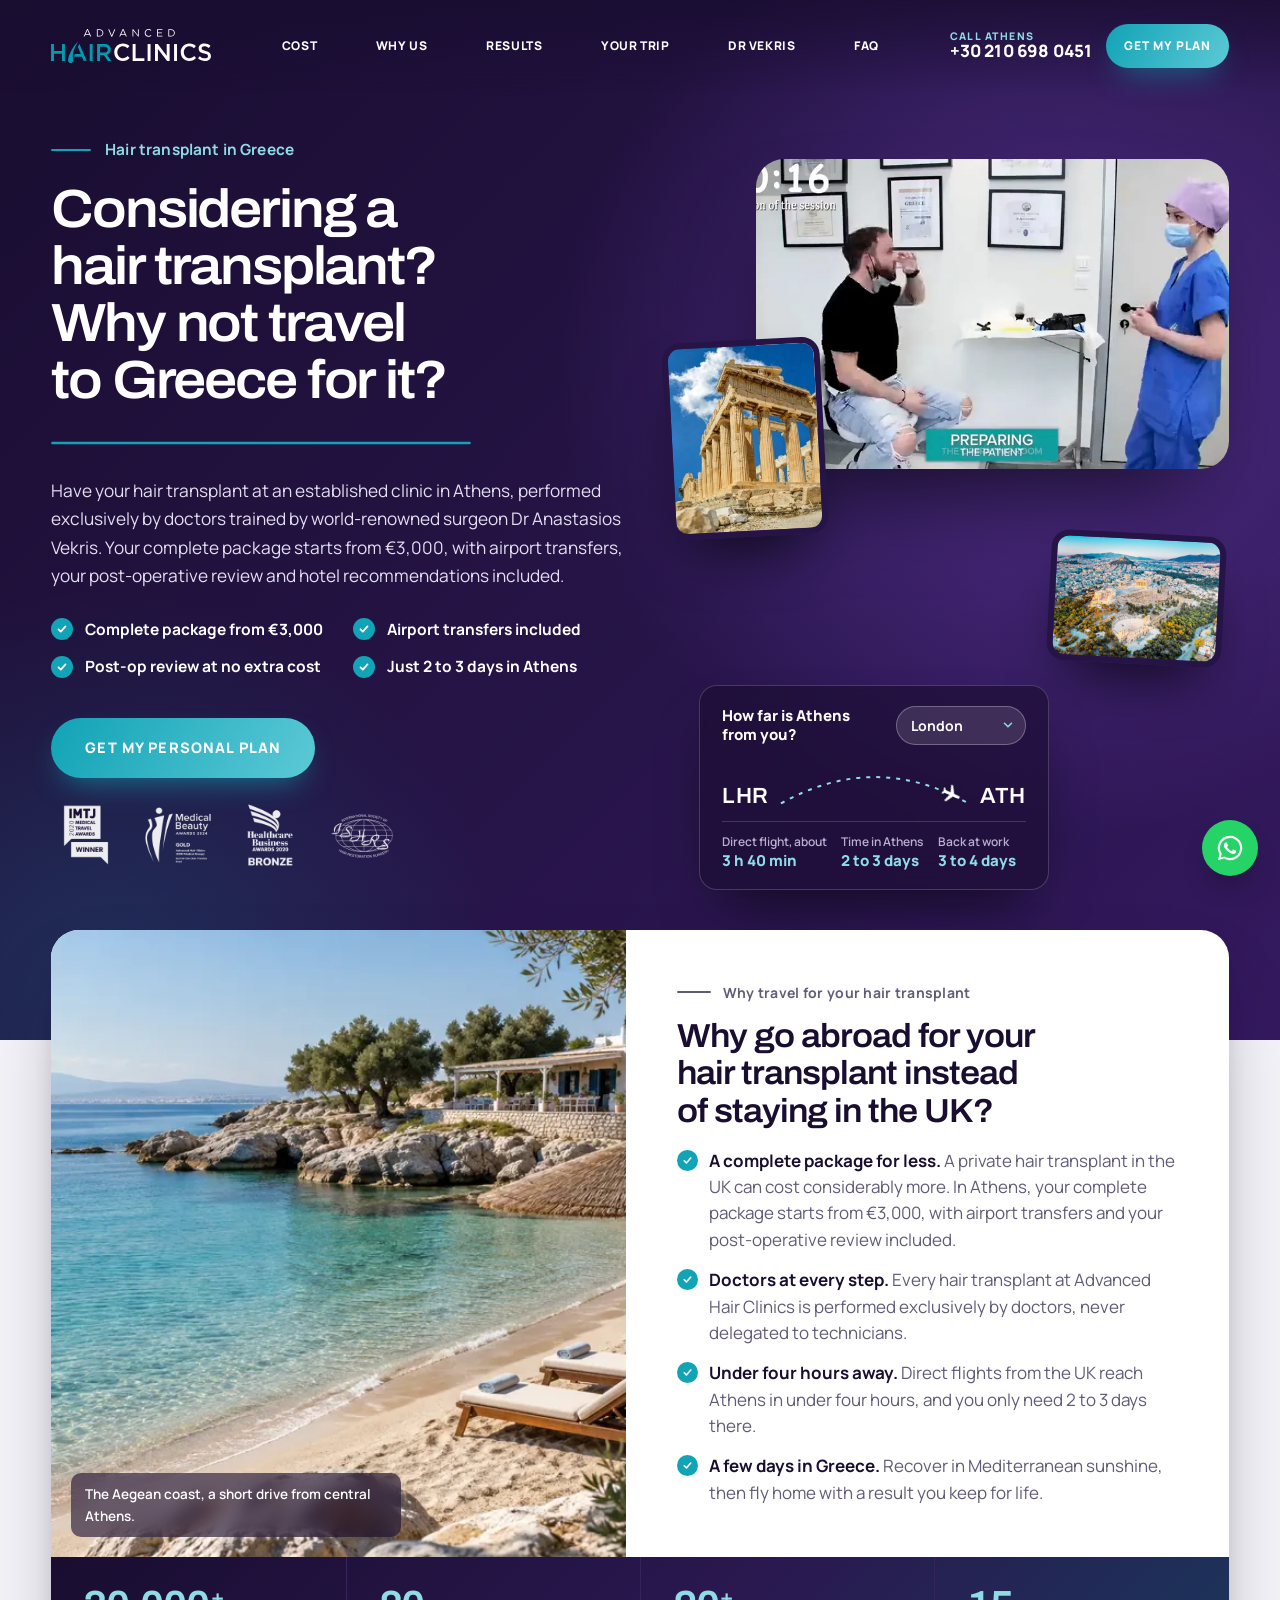
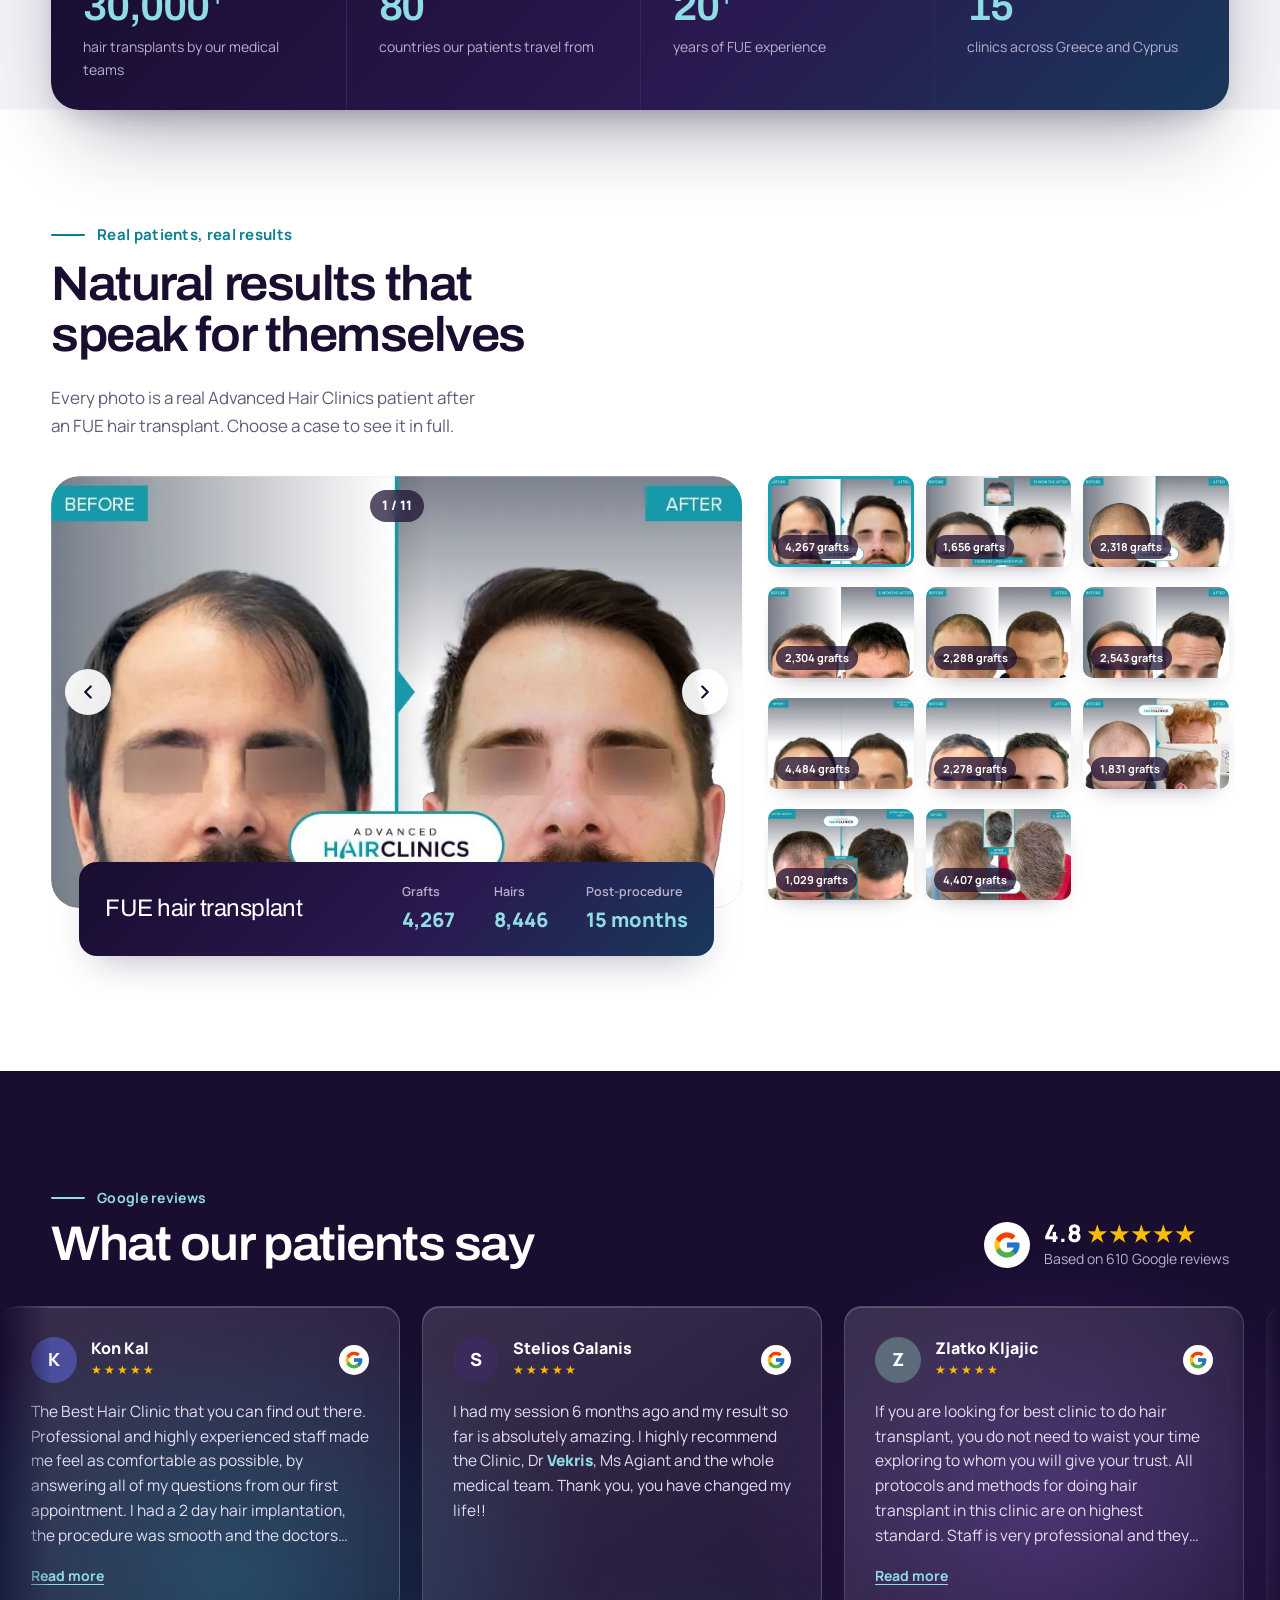
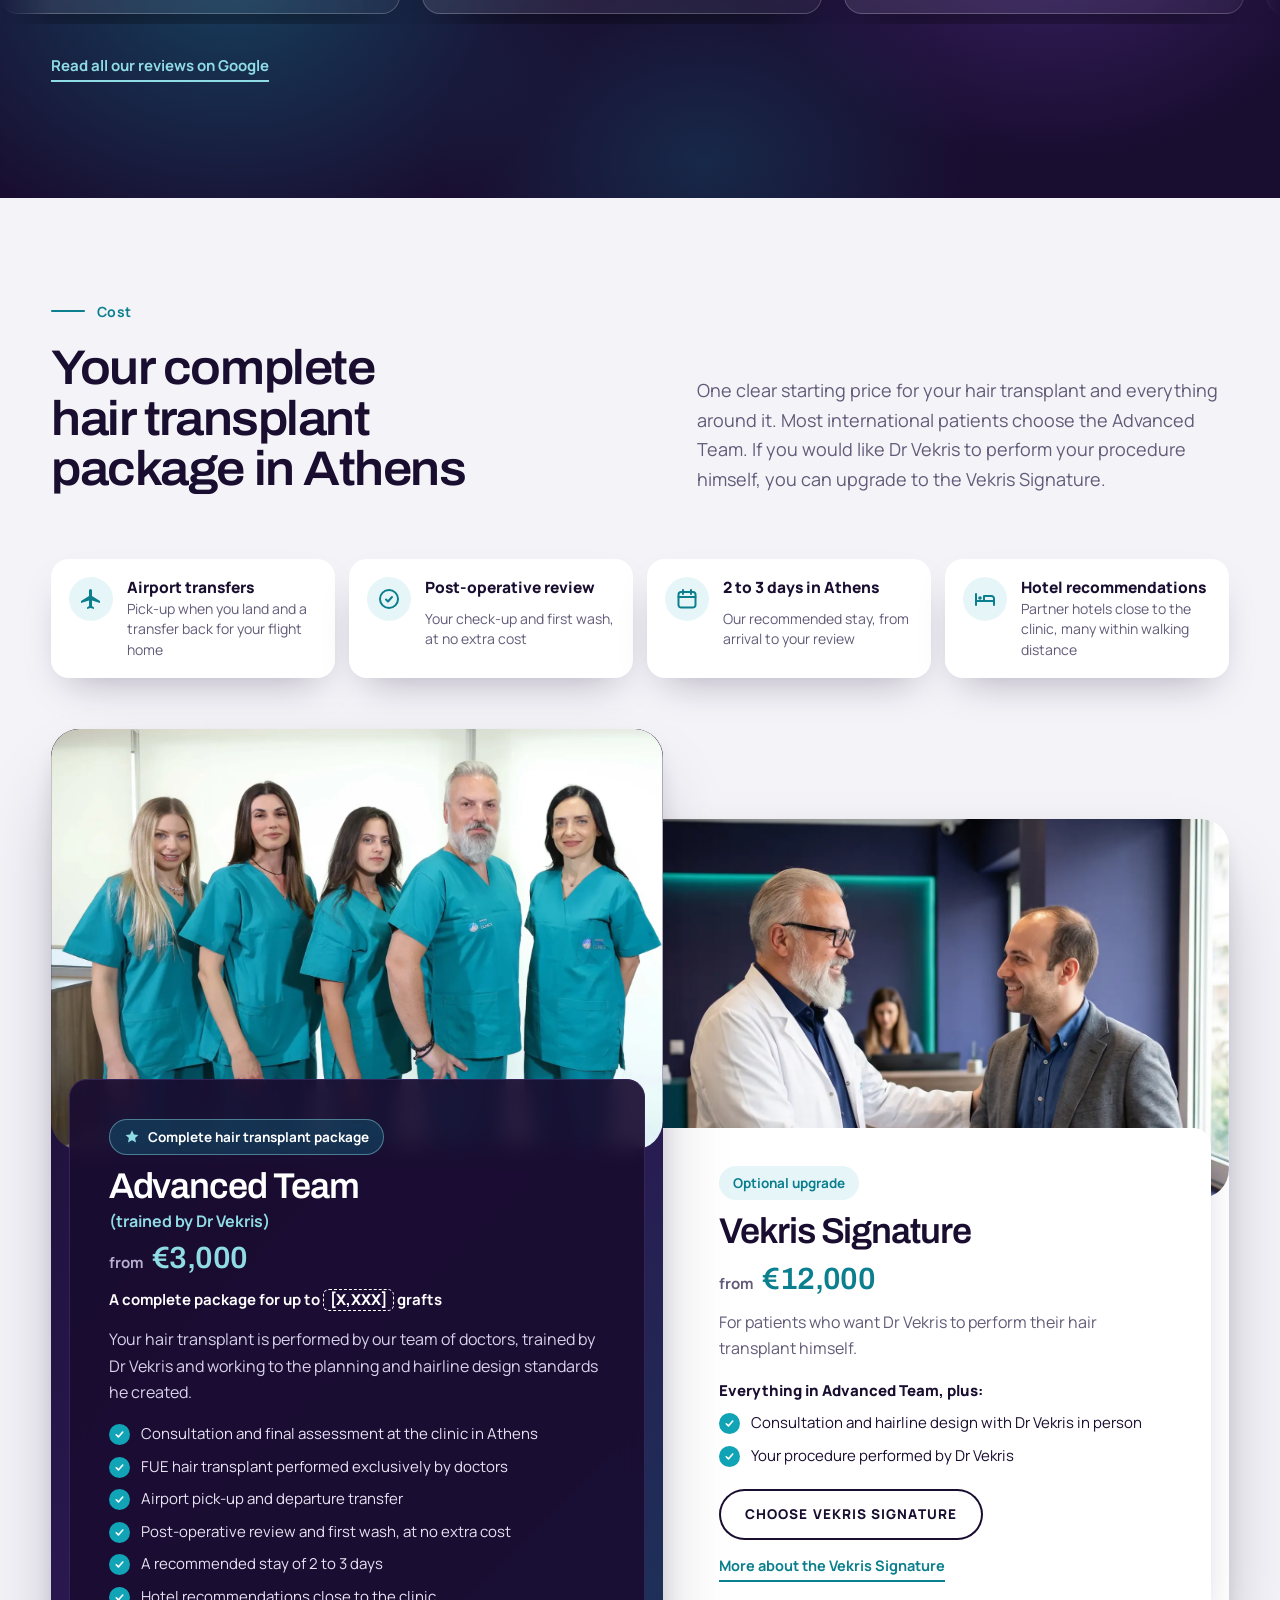
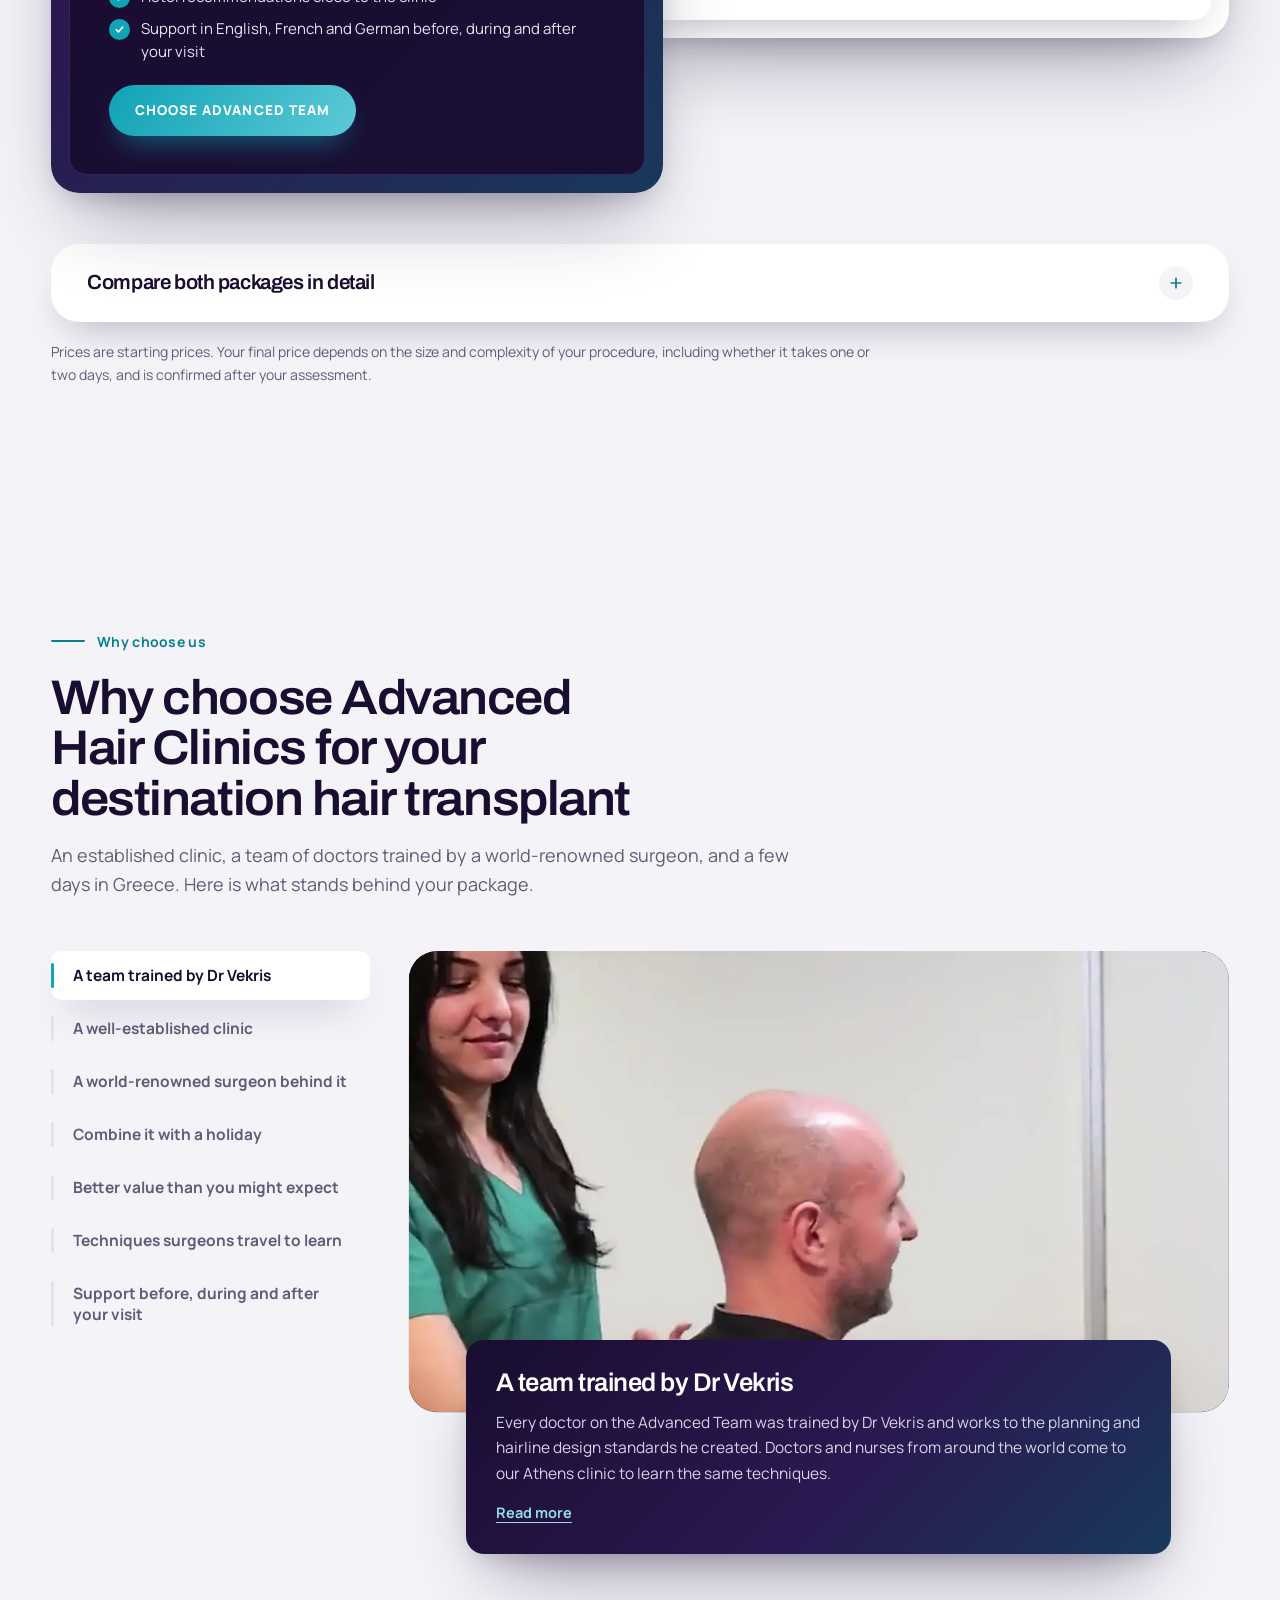
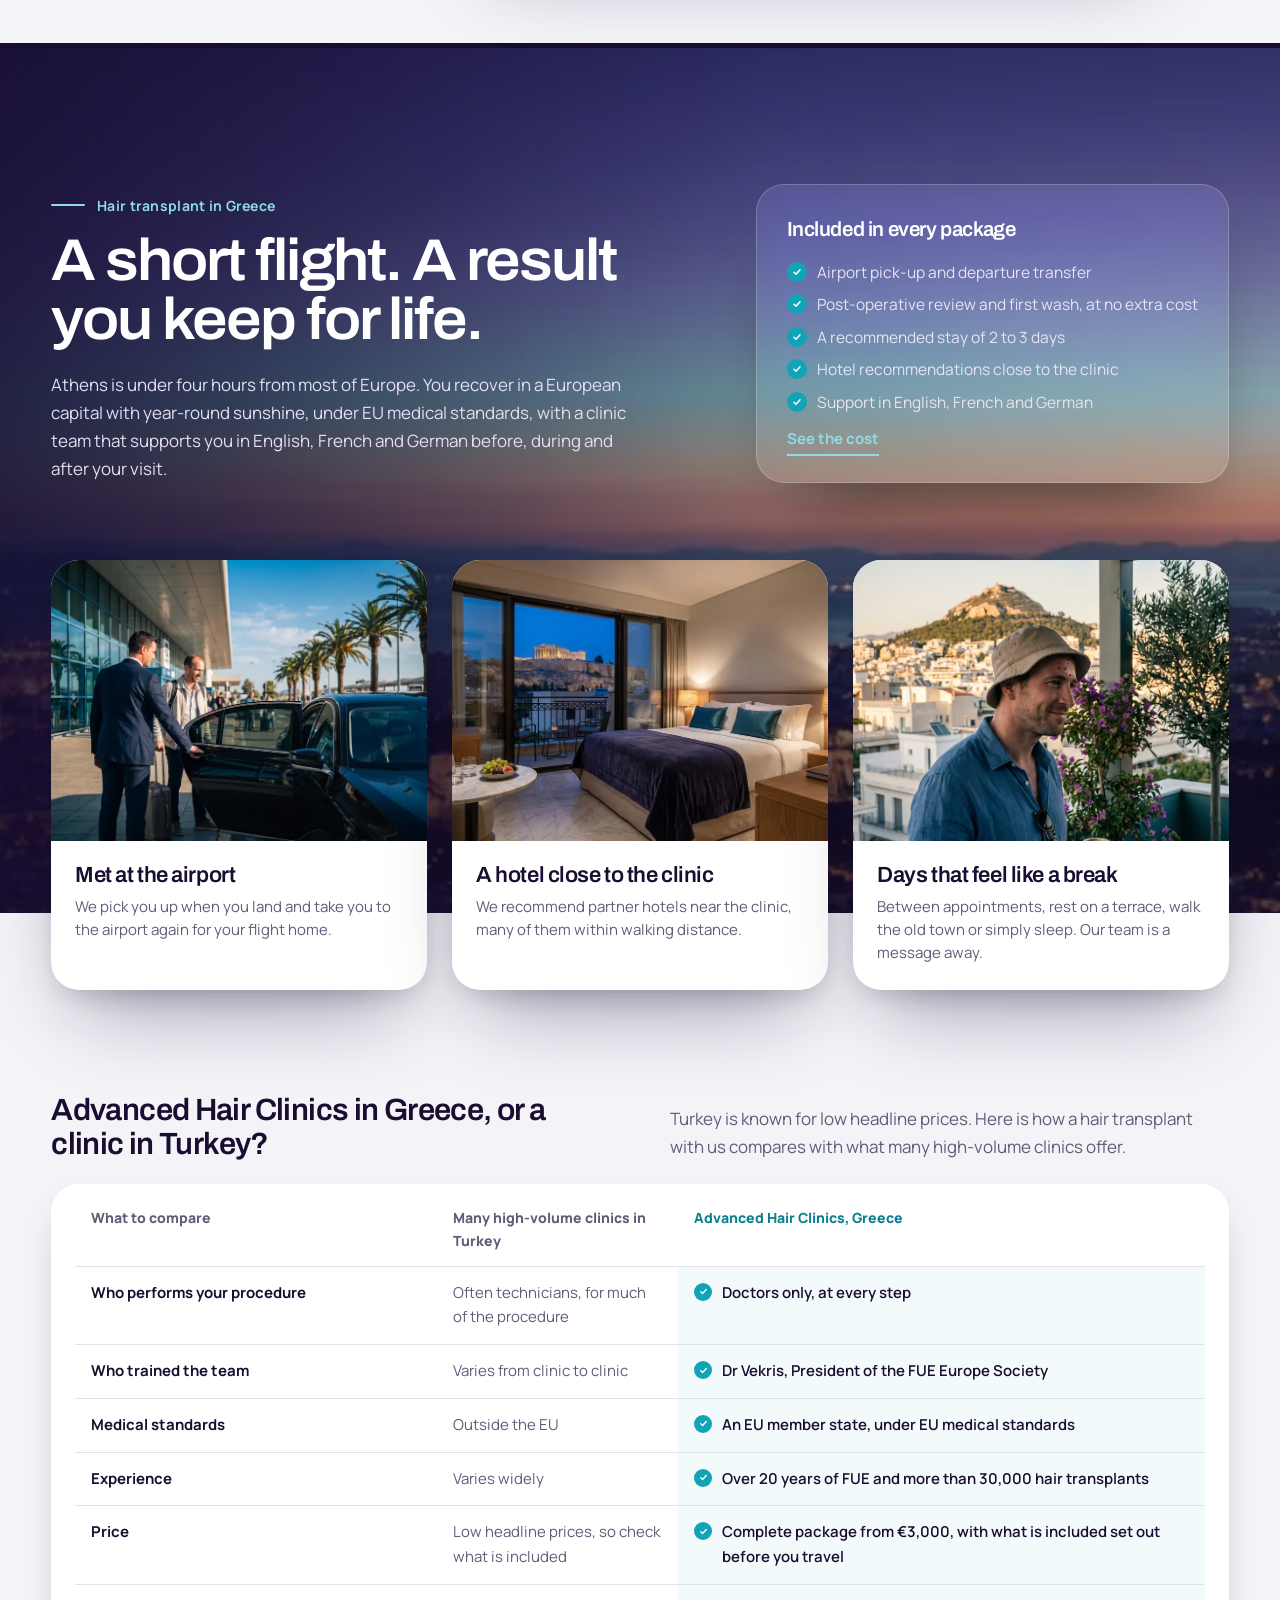
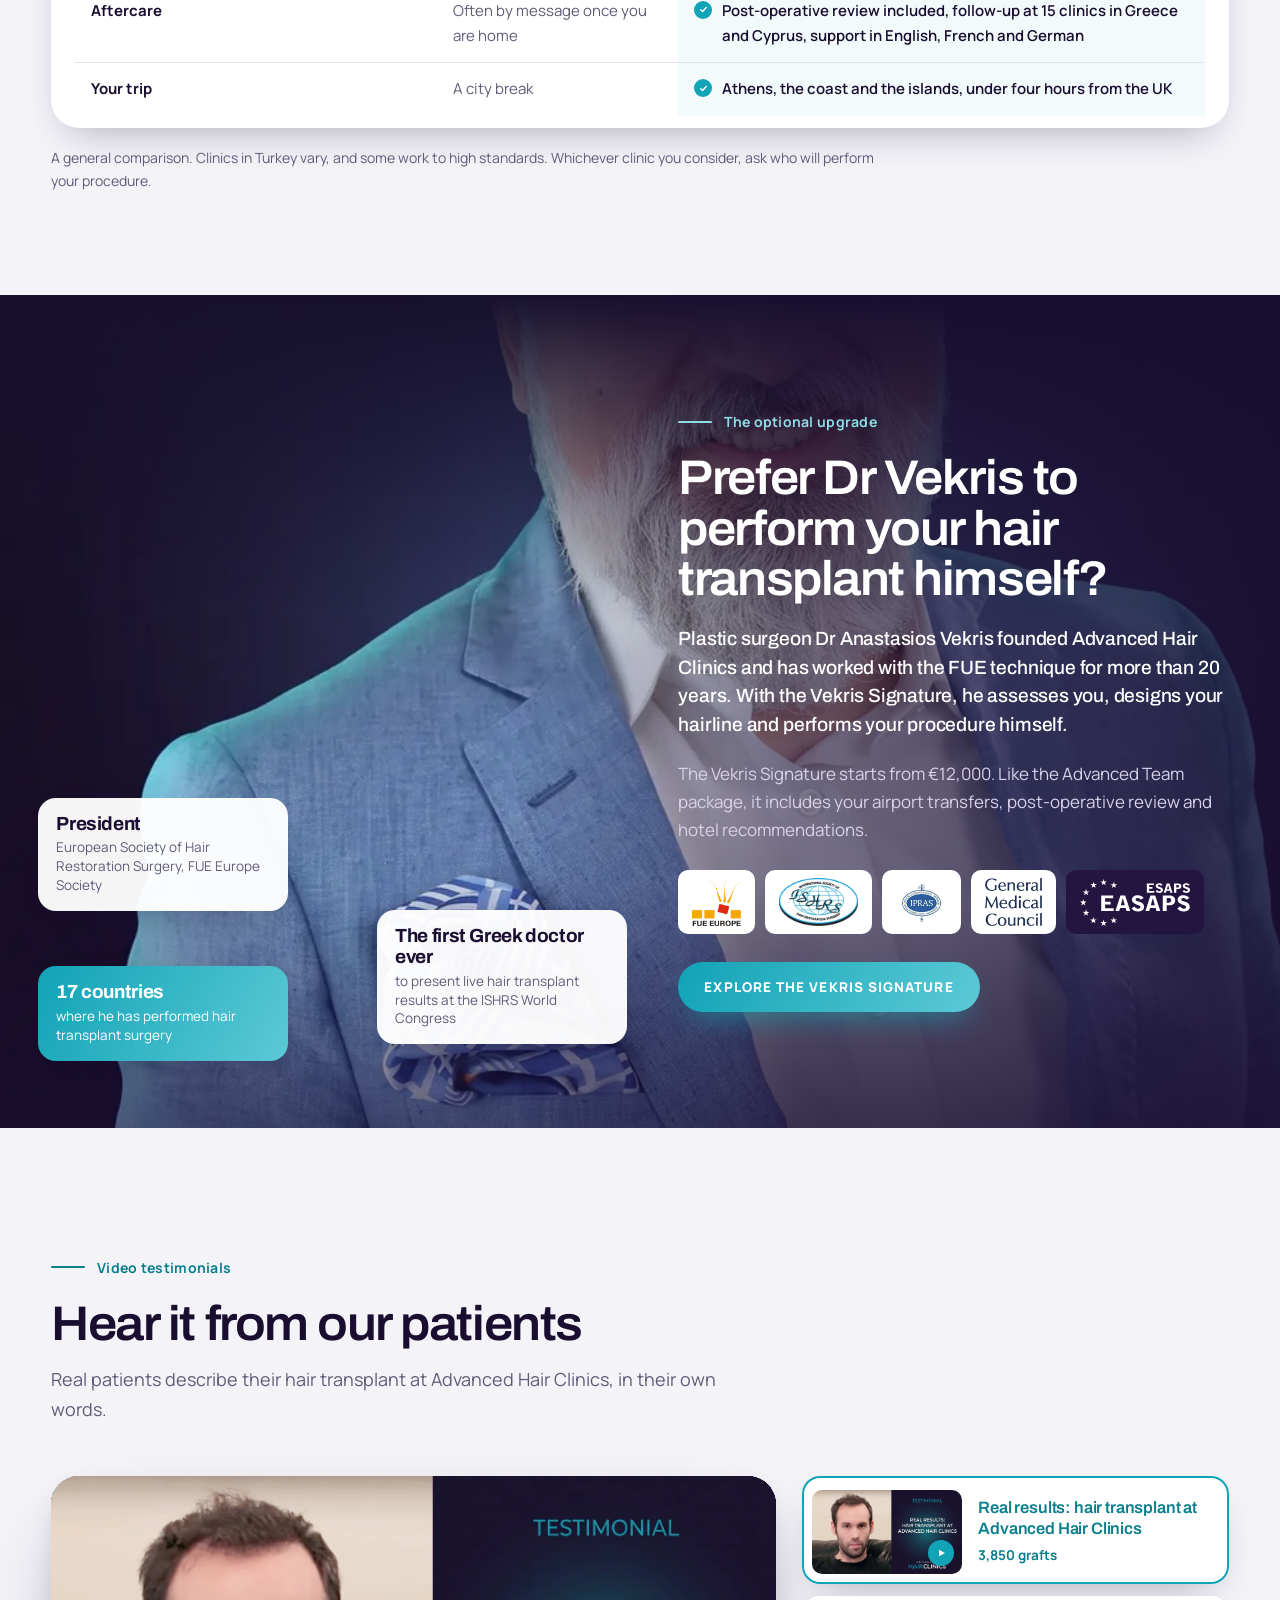
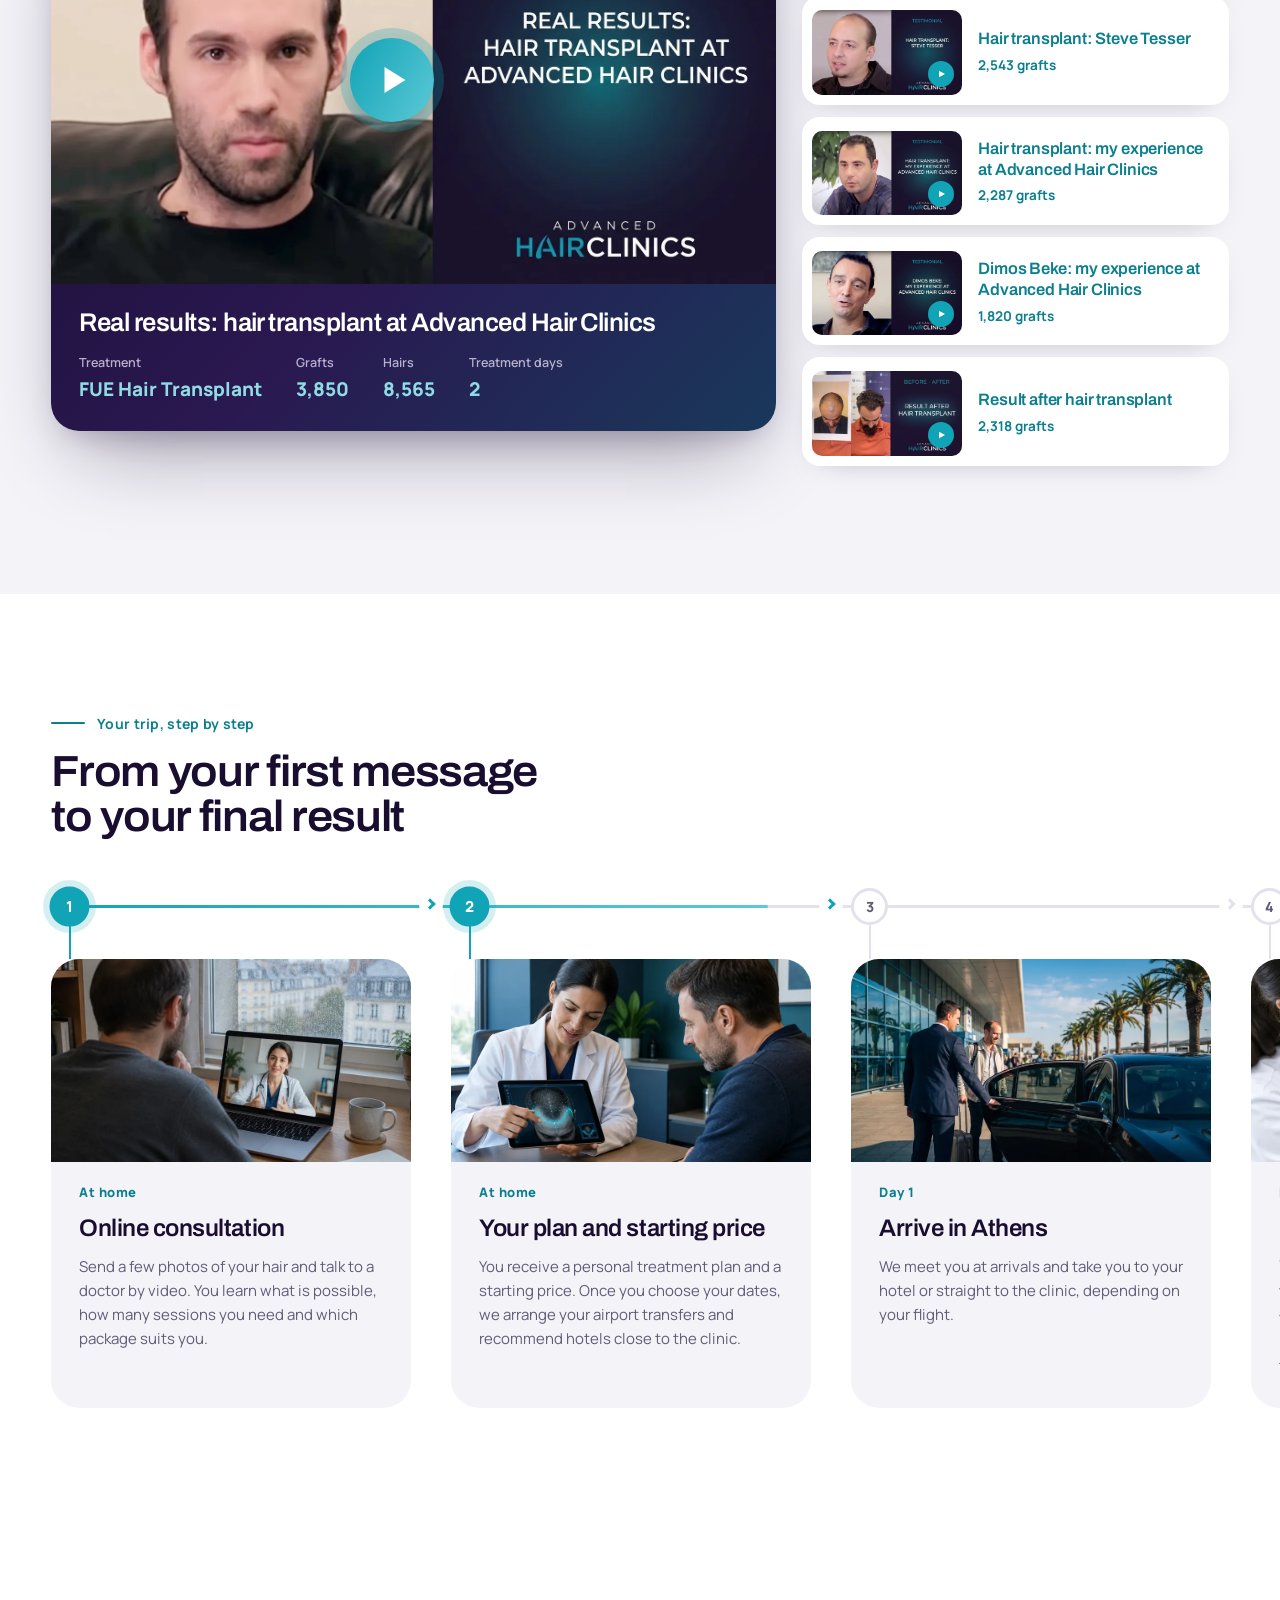
==== hair-transplant-greece/index.html @ 41b00a46 "Revert the Cinzel "Greece" and flag in the travel hero Co-Authored-By: Claude Opus 5.5 <noreply@anth" ====
<!doctype html>
<html lang="en-GB">
<head>
<meta charset="utf-8">
<!-- Google Tag Manager -->
<script>(function(w,d,s,l,i){w[l]=w[l]||[];w[l].push({'gtm.start':
new Date().getTime(),event:'gtm.js'});var f=d.getElementsByTagName(s)[0],
j=d.createElement(s),dl=l!='dataLayer'?'&l='+l:'';j.async=true;j.src=
'https://www.googletagmanager.com/gtm.js?id='+i+dl;f.parentNode.insertBefore(j,f);
})(window,document,'script','dataLayer','GTM-T5J46FZ');</script>
<!-- End Google Tag Manager -->
<meta name="viewport" content="width=device-width, initial-scale=1">
<meta name="robots" content="noindex, nofollow, noarchive, nosnippet, noimageindex">
<title>Hair Transplant in Greece, Complete Package from €3,000 | Advanced Hair Clinics</title>
<meta name="description" content="Travel to Greece for your hair transplant. A complete package from €3,000 at an established Athens clinic, performed exclusively by doctors trained by Dr Anastasios Vekris, with airport transfers, a post-operative review and hotel recommendations included.">
<meta name="theme-color" content="#190D30">
<link rel="icon" href="/assets/img/favicon.png">
<link rel="preconnect" href="https://fonts.googleapis.com">
<link rel="preconnect" href="https://fonts.gstatic.com" crossorigin>
<link href="https://fonts.googleapis.com/css2?family=Archivo:ital,wdth,wght@0,100..125,400..800;1,100..125,700..800&family=Manrope:wght@400;500;600;700;800&display=swap" rel="stylesheet">
<link rel="preload" as="image" href="/assets/video/timelapse-hero-poster.webp">
<link rel="stylesheet" href="/assets/css/base.css">
<link rel="stylesheet" href="/assets/css/greece.css">
</head>
<body>
<!-- Google Tag Manager (noscript) -->
<noscript><iframe src="https://www.googletagmanager.com/ns.html?id=GTM-T5J46FZ"
height="0" width="0" style="display:none;visibility:hidden"></iframe></noscript>
<!-- End Google Tag Manager (noscript) -->
<a class="skip" href="#main">Skip to main content</a>

<!-- ============ HEADER ============ -->
<header class="site-header" id="top">
  <div class="header-inner">
    <a class="brand" href="#top" aria-label="Advanced Hair Clinics, back to the top">
      <img src="/assets/img/logo-light.svg" alt="Advanced Hair Clinics" width="190" height="40">
    </a>
    <a class="btn btn-teal header-book-mobile" href="#enquiry">Get my plan</a>

    <nav class="main-nav" aria-label="Main">
      <ul>
        <li><a href="#cost">Cost</a></li>
        <li><a href="#why-us">Why us</a></li>
        <li><a href="#results">Results</a></li>
        <li><a href="#journey">Your trip</a></li>
        <li><a href="#dr-vekris">Dr Vekris</a></li>
        <li><a href="#faq">FAQ</a></li>
      </ul>
    </nav>

    <div class="header-actions">
      <a class="header-phone" href="tel:+302106980451">
        <span class="header-phone-label">Call Athens</span>
        <span class="header-phone-number">+30 210 698 0451</span>
      </a>
      <a class="btn btn-teal header-book" href="#enquiry">Get my plan</a>
      <a class="icon-btn phone-icon" href="tel:+302106980451" aria-label="Call +30 210 698 0451">
        <svg viewBox="0 0 24 24" aria-hidden="true"><path d="M6.6 10.8a15.1 15.1 0 0 0 6.6 6.6l2.2-2.2a1 1 0 0 1 1-.25 11.4 11.4 0 0 0 3.6.57 1 1 0 0 1 1 1V20a1 1 0 0 1-1 1A17 17 0 0 1 3 4a1 1 0 0 1 1-1h3.5a1 1 0 0 1 1 1c0 1.25.2 2.45.57 3.57a1 1 0 0 1-.25 1z"/></svg>
      </a>
      <button class="icon-btn menu-toggle" type="button" aria-label="Open menu" aria-expanded="false" aria-controls="mobile-menu">
        <span></span><span></span><span></span>
      </button>
    </div>
  </div>
</header>

<div class="mobile-menu" id="mobile-menu" hidden>
  <nav aria-label="Mobile">
    <a href="#cost">Cost</a>
    <a href="#why-us">Why us</a>
    <a href="#results">Results</a>
    <a href="#journey">Your trip</a>
    <a href="#dr-vekris">Dr Vekris</a>
    <a href="#faq">FAQ</a>
    <a href="#enquiry">Contact</a>
  </nav>
  <div class="mobile-menu-foot">
    <a class="header-phone" href="tel:+302106980451">
      <span class="header-phone-label">Call Athens</span>
      <span class="header-phone-number">+30 210 698 0451</span>
    </a>
    <a class="btn btn-teal" href="#enquiry">Get my personal plan</a>
  </div>
</div>

<main id="main">

<!-- ============ HERO ============ -->
<section class="hero gr-hero hero-split" aria-label="Introduction">
  <div class="hero-content">
    <h1 class="hero-eyebrow">Hair transplant in Greece</h1>
    <p class="hero-title">
      <span class="line"><span>Considering a</span></span>
      <span class="line"><span>hair transplant?</span></span>
      <span class="line"><span>Why not travel</span></span>
      <span class="line"><span>to Greece for it?</span></span>
    </p>
    <svg class="hairline hero-hairline" viewBox="0 0 600 4" preserveAspectRatio="none" aria-hidden="true">
      <path d="M2 2 H598"/>
    </svg>
    <p class="hero-sub">Have your hair transplant at an established clinic in Athens, performed exclusively by doctors trained by world-renowned surgeon Dr Anastasios Vekris. Your complete package starts from €3,000, with airport transfers, your post-operative review and hotel recommendations included.</p>
    <ul class="hero-points">
      <li>Complete package from €3,000</li>
      <li>Airport transfers included</li>
      <li>Post-op review at no extra cost</li>
      <li>Just 2 to 3 days in Athens</li>
    </ul>
    <div class="hero-cta">
      <a class="btn btn-teal btn-lg" href="#enquiry">Get my personal plan</a>
      <ul class="hero-awards" aria-label="Awards and certifications">
        <li><img src="/assets/img/awards/imtj-2020.webp" alt="IMTJ Medical Travel Awards 2020 winner" width="120" height="120"></li>
        <li><img src="/assets/img/awards/medical-beauty-2024.webp" alt="Medical Beauty Awards 2024 Gold, Best Hair Clinic Chain" width="120" height="120"></li>
        <li><img src="/assets/img/awards/healthcare-business-2020.webp" alt="Healthcare Business Awards 2020 Bronze" width="120" height="120"></li>
        <li><img src="/assets/img/awards/ishrs.webp" alt="International Society of Hair Restoration Surgery" width="120" height="120"></li>
      </ul>
    </div>
  </div>

  <!-- Right half: a timelapse of a procedure day, with Athens sights and the flight card around it -->
  <div class="hero-stage">
    <div class="hs-media">
      <div class="hs-video">
        <video autoplay muted loop playsinline preload="auto" poster="/assets/video/timelapse-hero-poster.webp" aria-hidden="true">
          <source src="/assets/video/timelapse-hero.mp4" type="video/mp4">
        </video>
      </div>
      <figure class="hs-sat hs-sat-a">
        <img src="/assets/img/greece/sight-parthenon.webp" alt="The Parthenon on the Acropolis of Athens">
      </figure>
      <figure class="hs-sat hs-sat-b">
        <img src="/assets/img/greece/sight-acropolis-aerial.webp" alt="The Acropolis and the centre of Athens from above">
      </figure>
    </div>
    <aside class="flight" aria-labelledby="flight-title">
      <div class="flight-top">
        <p class="flight-title" id="flight-title">How far is Athens from you?</p>
        <label class="flight-select">
          <span class="sr-only">Choose the city you would fly from</span>
          <select id="flight-city">
            <option value="london">London</option>
            <option value="manchester">Manchester</option>
            <option value="dublin">Dublin</option>
            <option value="paris">Paris</option>
            <option value="amsterdam">Amsterdam</option>
            <option value="frankfurt">Frankfurt</option>
            <option value="zurich">Zurich</option>
            <option value="stockholm">Stockholm</option>
            <option value="dubai">Dubai</option>
            <option value="newyork">New York</option>
            <option value="toronto">Toronto</option>
          </select>
        </label>
      </div>
      <div class="flight-route" aria-hidden="true">
        <span class="fr-code" id="flight-code">LHR</span>
        <span class="fr-track">
          <svg class="fr-arc" viewBox="0 0 200 50" preserveAspectRatio="none"><path d="M4 46 Q100 -14 196 46"/></svg>
          <svg class="fr-plane" viewBox="0 0 24 24"><path d="M21 16v-2l-8-5V3.5a1.5 1.5 0 0 0-3 0V9l-8 5v2l8-2.5V19l-2 1.5V22l3.5-1 3.5 1v-1.5L13 19v-5.5z"/></svg>
        </span>
        <span class="fr-code">ATH</span>
      </div>
      <dl class="flight-facts" aria-live="polite">
        <div><dt>Direct flight, about</dt><dd id="flight-time">3 h 40 min</dd></div>
        <div><dt>Time in Athens</dt><dd>2 to 3 days</dd></div>
        <div><dt>Back at work</dt><dd>3 to 4 days</dd></div>
      </dl>
    </aside>
  </div>
</section>

<!-- ============ WHY TRAVEL (overlapping) ============ -->
<!-- The UK cost line is qualitative and needs the clinic's approval. -->
<section class="authority why-travel" id="why-travel" aria-labelledby="authority-title">
  <div class="authority-card">
    <figure class="authority-media">
      <picture>
        <source media="(max-width: 760px)" srcset="/assets/img/greece/coast-beach-sm.webp">
        <img src="/assets/img/greece/coast-beach.webp" alt="A quiet Greek beach with clear turquoise water" loading="lazy" width="1168" height="880">
      </picture>
      <figcaption>The Aegean coast, a short drive from central Athens.</figcaption>
    </figure>
    <div class="authority-text">
      <p class="kicker">Why travel for your hair transplant</p>
      <h2 id="authority-title" class="h2">Why go abroad for your hair transplant instead of staying in the UK?</h2>
      <ul class="wt-list">
        <li><strong>A complete package for less.</strong> A private hair transplant in the UK can cost considerably more. In Athens, your complete package starts from €3,000, with airport transfers and your post-operative review included.</li>
        <li><strong>Doctors at every step.</strong> Every hair transplant at Advanced Hair Clinics is performed exclusively by doctors, never delegated to technicians.</li>
        <li><strong>Under four hours away.</strong> Direct flights from the UK reach Athens in under four hours, and you only need 2 to 3 days there.</li>
        <li><strong>A few days in Greece.</strong> Recover in Mediterranean sunshine, then fly home with a result you keep for life.</li>
      </ul>
    </div>
    <dl class="authority-stats">
      <div><dt><span data-count="30000">30,000</span><small>+</small></dt><dd>hair transplants by our medical teams</dd></div>
      <div><dt><span data-count="80">80</span></dt><dd>countries our patients travel from</dd></div>
      <div><dt><span data-count="20">20</span><small>+</small></dt><dd>years of FUE experience</dd></div>
      <div><dt><span data-count="15">15</span></dt><dd>clinics across Greece and Cyprus</dd></div>
    </dl>
  </div>
</section>

<!-- ============ BEFORE & AFTER ============ -->
<section class="results" id="results" aria-labelledby="results-title">
  <div class="results-head">
    <div>
      <p class="kicker results-eyebrow">Real patients, real results</p>
      <h2 id="results-title" class="h2">Natural results that speak for themselves</h2>
    </div>
    <p class="results-intro">Every photo is a real Advanced Hair Clinics patient after an FUE hair transplant. Choose a case to see it in full.</p>
  </div>
  <div class="results-grid">
    <figure class="ba-feature">
      <div class="ba-frame">
        <img id="ba-main" tabindex="0" role="button" aria-haspopup="dialog" src="/assets/img/ba/hair-transplant-128-a.webp" alt="Before and after an FUE hair transplant with 4,267 grafts" width="800" height="500">
        <div class="ba-nav">
          <button type="button" class="ba-step" data-step="-1" aria-label="Previous case"><svg viewBox="0 0 24 24" aria-hidden="true"><path d="M15 6l-6 6 6 6"/></svg></button>
          <span class="ba-count" id="ba-count" aria-live="polite">1 / 11</span>
          <button type="button" class="ba-step" data-step="1" aria-label="Next case"><svg viewBox="0 0 24 24" aria-hidden="true"><path d="M9 6l6 6-6 6"/></svg></button>
        </div>
      </div>
      <figcaption class="ba-caption">
        <span class="ba-type" id="ba-type">FUE hair transplant</span>
        <dl>
          <div><dt>Grafts</dt><dd id="ba-grafts">4,267</dd></div>
          <div><dt>Hairs</dt><dd id="ba-hairs">8,446</dd></div>
          <div><dt>Post-procedure</dt><dd id="ba-months">15 months</dd></div>
        </dl>
      </figcaption>
    </figure>
    <div class="ba-thumbs-wrap"><ul class="ba-thumbs" id="ba-thumbs" aria-label="All before and after cases"></ul></div>
  </div>
</section>

<!-- ============ REVIEWS ============ -->
<section class="reviews" aria-labelledby="reviews-title">
  <div class="reviews-inner">
    <div class="reviews-main">
      <div class="reviews-top">
        <div class="reviews-title">
          <p class="kicker">Google reviews</p>
          <h2 id="reviews-title" class="h2">What our patients say</h2>
        </div>
        <div class="reviews-score">
          <svg class="g-logo" viewBox="0 0 48 48" aria-hidden="true"><path fill="#FFC107" d="M43.6 20.5H42V20H24v8h11.3C33.7 32.7 29.2 36 24 36c-6.6 0-12-5.4-12-12s5.4-12 12-12c3.1 0 5.8 1.2 7.9 3.1l5.7-5.7C34 6.1 29.3 4 24 4 13 4 4 13 4 24s9 20 20 20 20-9 20-20c0-1.3-.1-2.4-.4-3.5z"/><path fill="#FF3D00" d="m6.3 14.7 6.6 4.8C14.7 15.1 19 12 24 12c3.1 0 5.8 1.2 7.9 3.1l5.7-5.7C34 6.1 29.3 4 24 4 16.3 4 9.7 8.3 6.3 14.7z"/><path fill="#4CAF50" d="M24 44c5.2 0 9.9-2 13.4-5.2l-6.2-5.2C29.2 35.1 26.7 36 24 36c-5.2 0-9.6-3.3-11.3-8l-6.5 5C9.5 39.6 16.2 44 24 44z"/><path fill="#1976D2" d="M43.6 20.5H42V20H24v8h11.3a12 12 0 0 1-4.1 5.6l6.2 5.2C37 39.2 44 34 44 24c0-1.3-.1-2.4-.4-3.5z"/></svg>
          <div>
            <p class="rs-num">4.8 <span class="stars" aria-hidden="true">★★★★★</span></p>
            <p class="rs-count">Based on 610 Google reviews</p>
          </div>
        </div>
      </div>
      <div class="reviews-viewport" aria-label="Patient reviews">
        <ul class="reviews-track" id="reviews-track"></ul>
      </div>
      <div class="reviews-foot">
        <a class="text-link" href="https://www.google.com/search?q=Advanced+Hair+Clinics+reviews" target="_blank" rel="noopener">Read all our reviews on Google</a>
      </div>
    </div>
  </div>
</section>

<!-- ============ COST ============ -->
<!-- Starting prices and inclusions confirmed by the clinic. Graft count for the €3,000 package still to be confirmed. -->
<section class="packages" id="cost" aria-labelledby="packages-title">
  <div class="packages-head">
    <p class="kicker">Cost</p>
    <h2 id="packages-title" class="h2">Your complete hair transplant package in Athens</h2>
    <p>One clear starting price for your hair transplant and everything around it. Most international patients choose the Advanced Team. If you would like Dr Vekris to perform your procedure himself, you can upgrade to the Vekris Signature.</p>
  </div>

  <ul class="pk-included" aria-label="Included in every package">
    <li><svg viewBox="0 0 24 24" aria-hidden="true"><path d="M21 16v-2l-8-5V3.5a1.5 1.5 0 0 0-3 0V9l-8 5v2l8-2.5V19l-2 1.5V22l3.5-1 3.5 1v-1.5L13 19v-5.5z"/></svg><strong>Airport transfers</strong><span>Pick-up when you land and a transfer back for your flight home</span></li>
    <li><svg viewBox="0 0 24 24" aria-hidden="true"><path d="M9 12.5l2 2 4-4.5" fill="none" stroke="currentColor" stroke-width="2" stroke-linecap="round" stroke-linejoin="round"/><circle cx="12" cy="12" r="9" fill="none" stroke="currentColor" stroke-width="2"/></svg><strong>Post-operative review</strong><span>Your check-up and first wash, at no extra cost</span></li>
    <li><svg viewBox="0 0 24 24" aria-hidden="true"><rect x="3.5" y="5" width="17" height="15.5" rx="2.5" fill="none" stroke="currentColor" stroke-width="2"/><path d="M3.5 10h17M8 3v4M16 3v4" fill="none" stroke="currentColor" stroke-width="2" stroke-linecap="round"/></svg><strong>2 to 3 days in Athens</strong><span>Our recommended stay, from arrival to your review</span></li>
    <li><svg viewBox="0 0 24 24" aria-hidden="true"><path d="M3 18V7M3 14h18v4M21 14v-2.5A2.5 2.5 0 0 0 18.5 9H11v5" fill="none" stroke="currentColor" stroke-width="2" stroke-linecap="round" stroke-linejoin="round"/><circle cx="7" cy="11" r="1.8" fill="currentColor"/></svg><strong>Hotel recommendations</strong><span>Partner hotels close to the clinic, many within walking distance</span></li>
  </ul>

  <div class="pk-grid">
    <article class="pk pk-team" aria-labelledby="pk-team-title">
      <figure class="pk-media">
        <img src="/assets/img/team/team-scrubs.webp" alt="The Advanced Hair Clinics medical team in theatre scrubs" loading="lazy" width="1600" height="1199">
      </figure>
      <div class="pk-body">
        <p class="pk-tag">Complete hair transplant package</p>
        <h3 id="pk-team-title">Advanced Team <span class="pk-sub">(trained by Dr Vekris)</span></h3>
        <p class="pk-price"><span>from</span> €3,000</p>
        <p class="pk-grafts">A complete package for up to <span class="tbc" title="To be confirmed by the clinic">[X,XXX]</span> grafts</p>
        <p class="pk-desc">Your hair transplant is performed by our team of doctors, trained by Dr Vekris and working to the planning and hairline design standards he created.</p>
        <ul class="pk-list">
          <li>Consultation and final assessment at the clinic in Athens</li>
          <li>FUE hair transplant performed exclusively by doctors</li>
          <li>Airport pick-up and departure transfer</li>
          <li>Post-operative review and first wash, at no extra cost</li>
          <li>A recommended stay of 2 to 3 days</li>
          <li>Hotel recommendations close to the clinic</li>
          <li>Support in English, French and German before, during and after your visit</li>
        </ul>
        <a class="btn btn-teal" href="#enquiry" data-package="team">Choose Advanced Team</a>
      </div>
    </article>

    <article class="pk pk-vip" aria-labelledby="pk-vip-title">
      <figure class="pk-media">
        <img src="/assets/img/greece/welcome.webp" alt="Dr Vekris welcoming an international patient to the clinic in Athens" loading="lazy" width="1300" height="1614">
      </figure>
      <div class="pk-body">
        <p class="pk-tag">Optional upgrade</p>
        <h3 id="pk-vip-title">Vekris Signature</h3>
        <p class="pk-price"><span>from</span> €12,000</p>
        <p class="pk-desc">For patients who want Dr Vekris to perform their hair transplant himself.</p>
        <ul class="pk-list pk-plus">
          <li>Everything in Advanced Team, plus:</li>
          <li>Consultation and hairline design with Dr Vekris in person</li>
          <li>Your procedure performed by Dr Vekris</li>
        </ul>
        <a class="btn btn-outline" href="#enquiry" data-package="signature">Choose Vekris Signature</a>
        <a class="text-link" href="/vip-hair-transplant/">More about the Vekris Signature</a>
      </div>
    </article>
  </div>

  <details class="pk-compare">
    <summary>Compare both packages in detail</summary>
    <div class="pk-table-wrap">
      <table class="pk-table">
        <caption class="sr-only">What each package includes</caption>
        <thead><tr><th scope="col">Included</th><th scope="col">Advanced Team (trained by Dr Vekris)</th><th scope="col">Vekris Signature</th></tr></thead>
        <tbody>
          <tr><th scope="row">Who performs your procedure</th><td>Our doctors, trained by Dr Vekris</td><td>Dr Vekris</td></tr>
          <tr><th scope="row">Who leads your journey</th><td>Your medical team</td><td>Dr Vekris</td></tr>
          <tr><th scope="row">Consultation and final assessment</th><td>With a team doctor</td><td>With Dr Vekris in person</td></tr>
          <tr><th scope="row">Hairline design</th><td>To Dr Vekris’ standards</td><td>By Dr Vekris</td></tr>
          <tr><th scope="row">Airport pick-up and departure transfer</th><td><span class="tick" aria-label="Included"></span></td><td><span class="tick" aria-label="Included"></span></td></tr>
          <tr><th scope="row">Post-operative review and first wash, at no extra cost</th><td><span class="tick" aria-label="Included"></span></td><td><span class="tick" aria-label="Included"></span></td></tr>
          <tr><th scope="row">Recommended stay in Athens</th><td>2 to 3 days</td><td>2 to 3 days</td></tr>
          <tr><th scope="row">Hotel recommendations close to the clinic</th><td><span class="tick" aria-label="Included"></span></td><td><span class="tick" aria-label="Included"></span></td></tr>
          <tr><th scope="row">Support in English, French and German</th><td><span class="tick" aria-label="Included"></span></td><td><span class="tick" aria-label="Included"></span></td></tr>
          <tr><th scope="row">Price</th><td>from €3,000, complete package for up to <span class="tbc">[X,XXX]</span> grafts</td><td>from €12,000</td></tr>
        </tbody>
      </table>
    </div>
  </details>
  <p class="pk-note">Prices are starting prices. Your final price depends on the size and complexity of your procedure, including whether it takes one or two days, and is confirmed after your assessment.</p>
</section>

<!-- ============ WHY CHOOSE US (tabs + media) ============ -->
<section class="why" id="why-us" aria-labelledby="why-title">
  <div class="why-head">
    <p class="kicker">Why choose us</p>
    <h2 id="why-title" class="h2">Why choose Advanced Hair Clinics for your destination hair transplant</h2>
    <p class="why-lead">An established clinic, a team of doctors trained by a world-renowned surgeon, and a few days in Greece. Here is what stands behind your package.</p>
  </div>
  <div class="why-body">
    <div class="why-tabs" role="tablist" aria-label="Why patients choose Advanced Hair Clinics" id="why-tabs"></div>
    <div class="why-stage">
      <div class="why-media" id="why-media"></div>
      <div class="why-panel" id="why-panel" role="tabpanel" aria-live="polite"></div>
    </div>
  </div>
</section>

<!-- ============ ATHENS (full-bleed + overlapping satellites) ============ -->
<section class="athens" aria-labelledby="athens-title">
  <div class="athens-bg" aria-hidden="true">
    <picture>
      <source media="(max-width: 760px)" srcset="/assets/img/greece/athens-dusk-sm.webp">
      <img src="/assets/img/greece/athens-dusk.webp" alt="" width="2600" height="1103" loading="lazy">
    </picture>
  </div>
  <div class="athens-inner">
    <div class="athens-copy">
      <p class="kicker">Hair transplant in Greece</p>
      <h2 id="athens-title" class="display">A short flight. A result you keep for life.</h2>
      <p class="athens-lead">Athens is under four hours from most of Europe. You recover in a European capital with year-round sunshine, under EU medical standards, with a clinic team that supports you in English, French and German before, during and after your visit.</p>
    </div>
    <div class="athens-included">
      <h3>Included in every package</h3>
      <ul>
        <li>Airport pick-up and departure transfer</li>
        <li>Post-operative review and first wash, at no extra cost</li>
        <li>A recommended stay of 2 to 3 days</li>
        <li>Hotel recommendations close to the clinic</li>
        <li>Support in English, French and German</li>
      </ul>
      <a class="text-link" href="#cost">See the cost</a>
    </div>
  </div>
  <ul class="athens-strip" aria-label="What we take care of during your stay">
    <li class="as-card">
      <img src="/assets/img/greece/airport-transfer-sm.webp" alt="A chauffeur opening the car door for a patient outside Athens airport" width="860" height="577" loading="lazy">
      <div><h3>Met at the airport</h3><p>We pick you up when you land and take you to the airport again for your flight home.</p></div>
    </li>
    <li class="as-card">
      <img src="/assets/img/greece/hotel-suite-sm.webp" alt="A hotel suite in Athens with a balcony view of the Acropolis" width="860" height="577" loading="lazy">
      <div><h3>A hotel close to the clinic</h3><p>We recommend partner hotels near the clinic, many of them within walking distance.</p></div>
    </li>
    <li class="as-card">
      <img src="/assets/img/greece/recovery-terrace-sm.webp" alt="A patient relaxing on a terrace in Athens a few days after his hair transplant" width="860" height="1068" loading="lazy">
      <div><h3>Days that feel like a break</h3><p>Between appointments, rest on a terrace, walk the old town or simply sleep. Our team is a message away.</p></div>
    </li>
  </ul>
</section>

<!-- ============ GREECE VS TURKEY ============ -->
<section class="versus-section" aria-labelledby="versus-title">
  <!-- Qualitative comparison. Needs the clinic's approval before the page goes live. -->
  <div class="versus" id="greece-vs-turkey">
    <div class="versus-head">
      <h2 id="versus-title">Advanced Hair Clinics in Greece, or a clinic in Turkey?</h2>
      <p>Turkey is known for low headline prices. Here is how a hair transplant with us compares with what many high-volume clinics offer.</p>
    </div>
    <div class="pk-table-wrap">
      <table class="pk-table vs-table">
        <caption class="sr-only">Advanced Hair Clinics in Greece compared with many high-volume clinics in Turkey</caption>
        <thead><tr><th scope="col">What to compare</th><th scope="col">Many high-volume clinics in Turkey</th><th scope="col">Advanced Hair Clinics, Greece</th></tr></thead>
        <tbody>
          <tr><th scope="row">Who performs your procedure</th><td>Often technicians, for much of the procedure</td><td>Doctors only, at every step</td></tr>
          <tr><th scope="row">Who trained the team</th><td>Varies from clinic to clinic</td><td>Dr Vekris, President of the FUE Europe Society</td></tr>
          <tr><th scope="row">Medical standards</th><td>Outside the EU</td><td>An EU member state, under EU medical standards</td></tr>
          <tr><th scope="row">Experience</th><td>Varies widely</td><td>Over 20 years of FUE and more than 30,000 hair transplants</td></tr>
          <tr><th scope="row">Price</th><td>Low headline prices, so check what is included</td><td>Complete package from €3,000, with what is included set out before you travel</td></tr>
          <tr><th scope="row">Aftercare</th><td>Often by message once you are home</td><td>Post-operative review included, follow-up at 15 clinics in Greece and Cyprus, support in English, French and German</td></tr>
          <tr><th scope="row">Your trip</th><td>A city break</td><td>Athens, the coast and the islands, under four hours from the UK</td></tr>
        </tbody>
      </table>
    </div>
    <p class="pk-note">A general comparison. Clinics in Turkey vary, and some work to high standards. Whichever clinic you consider, ask who will perform your procedure.</p>
  </div>
</section>

<!-- ============ DR VEKRIS: THE OPTIONAL UPGRADE ============ -->
<section class="meet" id="dr-vekris" aria-labelledby="meet-title">
  <picture class="meet-bg">
    <source media="(max-width: 1120px)" srcset="/assets/img/doc/vekris-meet-bg-mobile.webp">
    <img src="/assets/img/doc/vekris-meet-bg.webp" alt="Plastic surgeon Dr Anastasios Vekris" width="2400" height="1340" loading="lazy">
  </picture>
  <div class="meet-cover">
    <div class="meet-tag tag-a"><strong>President</strong><span>European Society of Hair Restoration Surgery, FUE Europe Society</span></div>
    <div class="meet-tag tag-b"><strong>The first Greek doctor ever</strong><span>to present live hair transplant results at the ISHRS World Congress</span></div>
    <div class="meet-tag tag-c"><strong>17 countries</strong><span>where he has performed hair transplant surgery</span></div>
  </div>
  <div class="meet-text">
    <p class="kicker">The optional upgrade</p>
    <h2 id="meet-title" class="h2">Prefer Dr Vekris to perform your hair transplant himself?</h2>
    <p class="meet-lead">Plastic surgeon Dr Anastasios Vekris founded Advanced Hair Clinics and has worked with the FUE technique for more than 20 years. With the Vekris Signature, he assesses you, designs your hairline and performs your procedure himself.</p>
    <p>The Vekris Signature starts from €12,000. Like the Advanced Team package, it includes your airport transfers, post-operative review and hotel recommendations.</p>
    <ul class="assoc-logos" aria-label="Memberships">
      <li><img src="/assets/img/assoc/fue-europe.webp" alt="FUE Europe" loading="lazy"></li>
      <li><img src="/assets/img/assoc/ishrs.webp" alt="ISHRS" loading="lazy"></li>
      <li><img src="/assets/img/assoc/ipras.webp" alt="IPRAS" loading="lazy"></li>
      <li><img src="/assets/img/assoc/gmc.webp" alt="General Medical Council" loading="lazy"></li>
      <li class="light"><img src="/assets/img/assoc/easaps.svg" alt="EASAPS" loading="lazy"></li>
    </ul>
    <a class="btn btn-teal" href="/vip-hair-transplant/">Explore the Vekris Signature</a>
  </div>
</section>

<!-- ============ VIDEO TESTIMONIALS ============ -->
<section class="vt" id="video-testimonials" aria-labelledby="vt-title">
  <div class="vt-head">
    <p class="kicker">Video testimonials</p>
    <h2 id="vt-title" class="h2">Hear it from our patients</h2>
    <p class="vt-lead">Real patients describe their hair transplant at Advanced Hair Clinics, in their own words.</p>
  </div>
  <div class="vt-body">
    <article class="vt-feature">
      <div class="vt-player" id="vt-player"></div>
      <div class="vt-info">
        <h3 id="vt-name"></h3>
        <dl class="vt-stats" id="vt-stats"></dl>
      </div>
    </article>
    <ul class="vt-list" id="vt-list" aria-label="More video testimonials"></ul>
  </div>
</section>

<!-- ============ JOURNEY ============ -->
<section class="journey" id="journey" aria-labelledby="journey-title">
  <div class="journey-pin">
    <div class="journey-head">
      <p class="kicker">Your trip, step by step</p>
      <h2 id="journey-title" class="h2">From your first message to your final result</h2>
      <div class="journey-bar" aria-hidden="true"><span></span></div>
    </div>
    <ol class="journey-track" id="journey-track">
      <li class="j-card">
        <img src="/assets/img/greece/journey-consult.webp" alt="A patient at home on a video consultation with one of our doctors" loading="lazy">
        <span class="j-step">At home</span>
        <h3>Online consultation</h3>
        <p>Send a few photos of your hair and talk to a doctor by video. You learn what is possible, how many sessions you need and which package suits you.</p>
      </li>
      <li class="j-card">
        <img src="/assets/img/greece/journey-plan.webp" alt="A doctor showing a patient his personal hair transplant plan on a tablet" loading="lazy">
        <span class="j-step">At home</span>
        <h3>Your plan and starting price</h3>
        <p>You receive a personal treatment plan and a starting price. Once you choose your dates, we arrange your airport transfers and recommend hotels close to the clinic.</p>
      </li>
      <li class="j-card">
        <img src="/assets/img/greece/airport-transfer-sm.webp" alt="A chauffeur welcoming a patient at Athens airport" loading="lazy">
        <span class="j-step">Day 1</span>
        <h3>Arrive in Athens</h3>
        <p>We meet you at arrivals and take you to your hotel or straight to the clinic, depending on your flight.</p>
      </li>
      <li class="j-card">
        <img src="/assets/img/greece/journey-hairline.webp" alt="A doctor drawing a patient’s new hairline before the procedure" loading="lazy">
        <span class="j-step">Day 1</span>
        <h3>Consultation and final assessment</h3>
        <p>Your doctor examines your scalp, confirms your plan and price and draws your new hairline around your face, age and the long-term pattern of your hair loss.</p>
      </li>
      <li class="j-card">
        <img src="/assets/video/timelapse-poster.webp" alt="The medical team preparing the operating room" loading="lazy">
        <span class="j-step">Day 2</span>
        <h3>Procedure day</h3>
        <p>Your FUE hair transplant is performed exclusively by doctors under local anaesthesia. You can talk, listen to music or watch a film while you rest.</p>
      </li>
      <li class="j-card">
        <img src="/assets/video/aftercare-poster.webp" alt="A patient receiving aftercare instructions" loading="lazy">
        <span class="j-step">Day 3</span>
        <h3>Post-operative review and first wash</h3>
        <p>The team checks your donor and recipient areas, washes your hair for the first time and explains how to look after it at home.</p>
      </li>
      <li class="j-card">
        <img src="/assets/img/greece/recovery-terrace-sm.webp" alt="A patient relaxing in Athens before flying home" loading="lazy">
        <span class="j-step">Day 3</span>
        <h3>Fly home</h3>
        <p>After your review you can normally fly home, following your doctor’s advice. Most patients are back at work within a few days.</p>
      </li>
      <li class="j-card">
        <img src="/assets/img/greece/journey-support.webp" alt="A patient at home reading a message from our team" loading="lazy">
        <span class="j-step">Back home</span>
        <h3>Support wherever you live</h3>
        <p>Our team stays in touch and answers your questions in English, French or German as your new hair grows.</p>
      </li>
      <li class="j-card j-now">
        <img src="/assets/img/ba/hair-transplant-128-a.webp" alt="Before and after an FUE hair transplant" loading="lazy">
        <span class="j-step">Final result</span>
        <h3>A natural result for life</h3>
        <p>A hair transplant that does not look like a hair transplant. Most of the result shows by six months, and the full result by twelve.</p>
      </li>
    </ol>
  </div>
</section>

<!-- ============ FAQ ============ -->
<section class="faq" id="faq" aria-labelledby="faq-title">
  <div class="faq-media" aria-hidden="true">
    <img class="fm-main" src="/assets/img/greece/welcome-sm.webp" alt="" loading="lazy" width="860" height="1068">
    <img class="fm-sat" src="/assets/img/greece/hotel-suite-sm.webp" alt="" loading="lazy" width="860" height="577">
  </div>
  <div class="faq-text">
    <p class="kicker">Travelling for your hair transplant</p>
    <h2 id="faq-title" class="h2">Questions international patients ask us</h2>
    <div class="faq-list">
      <details>
        <summary>What does the €3,000 package include?</summary>
        <p>The Advanced Team package is a complete hair transplant package for up to <span class="tbc" title="To be confirmed by the clinic">[X,XXX]</span> grafts. It includes your consultation and final assessment in Athens, your FUE hair transplant performed by doctors trained by Dr Vekris, airport pick-up and departure transfers, your post-operative review and first wash at no extra cost, hotel recommendations close to the clinic and support in English, French and German.</p>
      </details>
      <details>
        <summary>How long do I need to stay in Athens?</summary>
        <p>Plan for two to three days. You arrive and have your consultation on day one, your procedure on day two, and your post-operative review and first wash on day three, after which you can normally fly home. Your exact schedule depends on your treatment plan.</p>
      </details>
      <details>
        <summary>Can I have a consultation before I travel?</summary>
        <p>Yes. Every international patient starts with an online consultation. You send photos of your hair, speak to a doctor by video and receive a personal plan and starting price before booking anything. Your final price is confirmed after your assessment in Athens.</p>
      </details>
      <details>
        <summary>Who will actually perform my hair transplant?</summary>
        <p>Only doctors perform hair transplants at Advanced Hair Clinics. In the Advanced Team package, your procedure is performed by our doctors, trained by Dr Vekris. If you choose the Vekris Signature upgrade, Dr Vekris performs it himself.</p>
      </details>
      <details>
        <summary>How does the cost compare with Turkey?</summary>
        <p>Some clinics in Turkey advertise lower headline prices. Our complete package starts from €3,000, with every step performed by doctors under EU medical standards and what is included set out before you travel. Whichever clinic you consider, ask who will perform your procedure.</p>
      </details>
      <details>
        <summary>Is it painful, and when can I fly home?</summary>
        <p>The procedure is done under local anaesthesia and most patients only feel a slight pulling in the donor area for a day or two. You can normally fly home after your post-operative review on day three, following your doctor’s advice.</p>
      </details>
      <details>
        <summary>When will I see my result?</summary>
        <p>Some transplanted hairs shed in the first weeks, which is normal. New growth starts around the third month, around 70 to 80% of the result shows by four to six months, and the full result by twelve months.</p>
      </details>
      <details>
        <summary>What happens if I have a question after I get home?</summary>
        <p>Our team supports you before, during and after your visit, in English, French and German, by phone, email and WhatsApp. If you are near one of our clinics in Greece or Cyprus, you can also visit in person.</p>
      </details>
      <details>
        <summary>Where will I stay?</summary>
        <p>We recommend partner hotels close to the clinic, many of them within walking distance, and can suggest one that suits your plans.</p>
      </details>
      <details>
        <summary>Can I travel alone?</summary>
        <p>Yes. You do not need a companion for the procedure or your recovery, and our team is on hand throughout your stay.</p>
      </details>
    </div>
  </div>
</section>

<!-- ============ CLINIC ============ -->
<section class="clinics" id="clinic" aria-labelledby="clinics-title">
  <div class="clinics-media" aria-hidden="true">
    <img class="cm-a" src="/assets/img/clinic/clinic-5.webp" alt="" loading="lazy">
    <img class="cm-b" src="/assets/img/clinic/clinic-1.webp" alt="" loading="lazy">
    <img class="cm-c" src="/assets/img/clinic/clinic-3.webp" alt="" loading="lazy">
  </div>
  <div class="clinics-text">
    <p class="kicker">Our clinic in Athens</p>
    <h2 id="clinics-title" class="h2">Where your hair transplant takes place</h2>
    <p class="clinic-lead">Our flagship clinic is in central Athens, around 40 minutes by car from Athens International Airport. It is where our doctors perform your procedure and where doctors from around the world come to train.</p>
    <div class="clinic-card">
      <h3>Advanced Hair Clinics Athens</h3>
      <address>5 Konstantinou Ventiri Str.<br>Athens 115 28, Greece</address>
      <div class="clinic-links">
        <a href="tel:+302106980451">+30 210 698 0451</a>
        <a href="https://wa.me/306940457494" target="_blank" rel="noopener">WhatsApp +30 694 045 7494</a>
        <a class="text-link" href="https://maps.app.goo.gl/HkDkbJh4r1yfyEHn6" target="_blank" rel="noopener">Open in Google Maps</a>
      </div>
    </div>
    <p class="clinic-note">Follow-up appointments are also available at our 15 clinics across Greece and Cyprus.</p>
  </div>
</section>

<!-- ============ ENQUIRY ============ -->
<section class="enquiry" id="enquiry" aria-labelledby="enquiry-title">
  <div class="enquiry-bg" aria-hidden="true"><img src="/assets/img/greece/athens-dusk.webp" alt="" loading="lazy"></div>
  <div class="enquiry-inner">
    <div class="enquiry-copy">
      <p class="kicker">Start with a free online assessment</p>
      <h2 id="enquiry-title" class="display">Get your personal plan and price</h2>
      <p>Tell us about your hair loss and where you would travel from. A member of our international team replies within one working day with your next steps.</p>
      <ul class="enquiry-points">
        <li>A doctor reviews your case</li>
        <li>Personal plan and starting price</li>
        <li>No obligation to book</li>
      </ul>
      <a class="enquiry-wa" href="https://wa.me/306940457494" target="_blank" rel="noopener">
        <svg viewBox="0 0 32 32" aria-hidden="true"><path d="M16 3a13 13 0 0 0-11.2 19.6L3 29l6.6-1.7A13 13 0 1 0 16 3zm0 23.7a10.7 10.7 0 0 1-5.5-1.5l-.4-.2-3.9 1 1-3.8-.2-.4A10.7 10.7 0 1 1 16 26.7z"/></svg>
        Prefer WhatsApp? Message us on +30 694 045 7494
      </a>
    </div>

    <!-- LeadConnector form. form_embed.js resizes the iframe to the form's height. -->
    <div class="enquiry-form">
      <iframe
        src="https://api.leadconnectorhq.com/widget/form/NWlmI161OVrViQD78PH1"
        style="width:100%;height:100%;border:none;border-radius:0px"
        id="inline-NWlmI161OVrViQD78PH1"
        data-layout="{'id':'INLINE'}"
        data-trigger-type="alwaysShow"
        data-trigger-value=""
        data-activation-type="alwaysActivated"
        data-activation-value=""
        data-deactivation-type="neverDeactivate"
        data-deactivation-value=""
        data-form-name="LP Form"
        data-height="853"
        data-layout-iframe-id="inline-NWlmI161OVrViQD78PH1"
        data-form-id="NWlmI161OVrViQD78PH1"
        data-cookie-consent="true"
        data-cookie-consent-provider="auto"
        title="LP Form"></iframe>
      <script src="https://link.msgsndr.com/js/form_embed.js"></script>
    </div>
  </div>
</section>

</main>

<!-- ============ FOOTER ============ -->
<footer class="site-footer" id="contact">
  <div class="footer-grid">
    <div class="footer-brand">
      <img src="/assets/img/logo-light.svg" alt="Advanced Hair Clinics" width="210" height="44" loading="lazy">
      <p>Hair transplant in Greece, exclusively by doctors, under the scientific direction of plastic surgeon Dr Anastasios Vekris.</p>
      <ul class="social" aria-label="Social media">
        <li><a href="https://www.facebook.com/AdvancedHairClinics/" target="_blank" rel="noopener" aria-label="Advanced Hair Clinics on Facebook"><svg viewBox="0 0 24 24" aria-hidden="true"><path d="M14 8h3V4h-3a4 4 0 0 0-4 4v2H8v4h2v8h4v-8h3l1-4h-4V8.5a.5.5 0 0 1 .5-.5z"/></svg></a></li>
        <li><a href="https://www.instagram.com/advanced_hair_clinics/" target="_blank" rel="noopener" aria-label="Advanced Hair Clinics on Instagram"><svg viewBox="0 0 24 24" aria-hidden="true" class="stroke"><rect x="3" y="3" width="18" height="18" rx="5"/><circle cx="12" cy="12" r="4.2"/></svg></a></li>
        <li><a href="https://www.tiktok.com/@advancedhairclinics" target="_blank" rel="noopener" aria-label="Advanced Hair Clinics on TikTok"><svg viewBox="0 0 24 24" aria-hidden="true"><path d="M16.5 3c.4 2.3 1.9 3.8 4 4v3.2a7.6 7.6 0 0 1-4-1.2v6.3A5.8 5.8 0 1 1 10.7 9.5v3.3a2.6 2.6 0 1 0 2.6 2.6V3z"/></svg></a></li>
        <li><a href="https://www.linkedin.com/company/advanced-hair-clinics" target="_blank" rel="noopener" aria-label="Advanced Hair Clinics on LinkedIn"><svg viewBox="0 0 24 24" aria-hidden="true"><path d="M4 9h4v12H4zM6 3a2.2 2.2 0 1 1 0 4.4A2.2 2.2 0 0 1 6 3zm5 6h3.8v1.7h.1c.5-1 1.8-2 3.8-2 4 0 4.8 2.6 4.8 6V21h-4v-5.5c0-1.3 0-3-1.9-3s-2.2 1.5-2.2 2.9V21H11z"/></svg></a></li>
        <li><a href="https://www.youtube.com/user/advancedhairclinics" target="_blank" rel="noopener" aria-label="Advanced Hair Clinics on YouTube"><svg viewBox="0 0 24 24" aria-hidden="true"><path d="M22 8.2a3 3 0 0 0-2.1-2.1C18 5.6 12 5.6 12 5.6s-6 0-7.9.5A3 3 0 0 0 2 8.2 31 31 0 0 0 1.6 12 31 31 0 0 0 2 15.8a3 3 0 0 0 2.1 2.1c1.9.5 7.9.5 7.9.5s6 0 7.9-.5a3 3 0 0 0 2.1-2.1c.4-1.2.4-3.8.4-3.8s0-2.6-.4-3.8zM10 15V9l5.2 3z"/></svg></a></li>
      </ul>
    </div>
    <div class="footer-col">
      <h2>Location</h2>
      <address>
        Advanced Hair Clinics Athens<br>
        5 Konstantinou Ventiri Str.<br>
        Athens 115 28, Greece
      </address>
    </div>
    <div class="footer-col">
      <h2>Contact</h2>
      <p><a href="tel:+302106980451">+30 210 698 0451</a></p>
      <p><a href="https://wa.me/306940457494" target="_blank" rel="noopener">WhatsApp +30 694 045 7494</a></p>
      <p><a href="mailto:info@advancedhairclinics.gr">info@advancedhairclinics.gr</a></p>
    </div>
    <div class="footer-col">
      <h2>On this page</h2>
      <ul>
        <li><a href="#cost">Cost</a></li>
        <li><a href="#why-us">Why choose us</a></li>
        <li><a href="#results">Before and after</a></li>
        <li><a href="#journey">Your trip</a></li>
        <li><a href="#faq">FAQ</a></li>
      </ul>
    </div>
  </div>
  <div class="footer-disclaimer">
    <h2>Medical disclaimer</h2>
    <p>The information on this page is general and does not replace a consultation with a doctor. A hair transplant is a surgical procedure and, like any medical procedure, carries risks. Results vary from person to person and depend on factors including your donor area, hair characteristics, the extent of your hair loss and how closely you follow your aftercare. Your suitability, treatment plan and expected result are confirmed by a doctor after an individual assessment. Before and after photos show real patients and are not a guarantee of a similar outcome.</p>
  </div>
  <div class="footer-bottom">
    <p>Advanced Hair Clinics © 2026 All rights reserved. COSMETIC DERMA MEDICINE GBRN: 120995901000</p>
    <p class="powered">Powered by <a href="https://onlinemarketingfordoctors.com/" target="_blank" rel="noopener"><img src="/assets/img/omd-symbol.webp" alt="" width="18" height="18">Online Marketing For Doctors</a></p>
  </div>
</footer>

<a class="float-wa" href="https://wa.me/306940457494" target="_blank" rel="noopener" aria-label="Chat with us on WhatsApp">
  <svg viewBox="0 0 32 32" aria-hidden="true"><path d="M16 3a13 13 0 0 0-11.2 19.6L3 29l6.6-1.7A13 13 0 1 0 16 3zm0 23.7a10.7 10.7 0 0 1-5.5-1.5l-.4-.2-3.9 1 1-3.8-.2-.4A10.7 10.7 0 1 1 16 26.7zm5.9-8c-.3-.2-1.9-.9-2.2-1s-.5-.2-.7.2-.8 1-1 1.2-.4.2-.7 0a8.8 8.8 0 0 1-4.4-3.8c-.3-.6.3-.5.9-1.7.1-.2 0-.4 0-.6l-1-2.4c-.3-.6-.5-.5-.7-.5h-.6a1.2 1.2 0 0 0-.9.4 3.6 3.6 0 0 0-1.1 2.7 6.3 6.3 0 0 0 1.3 3.3 14.4 14.4 0 0 0 5.5 4.9c2 .9 2.8 1 3.9.8a3.3 3.3 0 0 0 2.1-1.5 2.7 2.7 0 0 0 .2-1.5c0-.2-.3-.3-.6-.5z"/></svg>
</a>
<button class="to-top" type="button" aria-label="Back to top">
  <svg viewBox="0 0 24 24" aria-hidden="true"><path d="M12 19V5M5 12l7-7 7 7"/></svg>
</button>

<script src="/assets/js/greece.js" defer></script>
</body>
</html>
---- assets/css/base.css ----
/* ==========================================================
   Advanced Hair Clinics · shared base (from the homepage)
   Tokens
   ========================================================== */
:root {
  --ink: #190D30;          /* primary brand */
  --ink-2: #231540;        /* raised dark surface */
  --ink-3: #34245A;        /* borders on dark */
  --teal: #11A3B6;         /* focus colour */
  --teal-deep: #0B7F8E;    /* teal text on light */
  --teal-soft: #8FDCE5;    /* teal on dark, small text */
  --pearl: #F4F3F8;        /* light surface, cool */
  --mist: #E4E1EC;         /* light borders */
  --paper: #FFFFFF;
  --slate: #625B78;        /* muted text on light */
  --lilac: #B9B0CF;        /* muted text on dark */

  --grad-ink: linear-gradient(135deg, #190D30 0%, #2A1850 55%, #0E4E63 130%);
  --grad-teal: linear-gradient(120deg, #11A3B6 0%, #5CC9D6 100%);

  --display: "Archivo", "Helvetica Neue", Arial, sans-serif;
  --sans: "Manrope", "Helvetica Neue", Arial, sans-serif;

  --r-lg: 28px;
  --r-md: 18px;
  --r-sm: 10px;
  --shadow-lg: 0 40px 80px -30px rgba(25, 13, 48, .45), 0 12px 30px -12px rgba(25, 13, 48, .25);
  --shadow-md: 0 18px 40px -18px rgba(25, 13, 48, .35);

  --gutter: clamp(16px, 4vw, 56px);
  --max: 1360px;
  --header-h: 92px;
  --ease: cubic-bezier(.2, .7, .1, 1);
}

*, *::before, *::after { box-sizing: border-box; }
html { scroll-behavior: smooth; scroll-padding-top: calc(var(--header-h) + 8px); }
body {
  margin: 0;
  font-family: var(--sans);
  font-size: 17px;
  line-height: 1.65;
  color: var(--ink);
  background: var(--pearl);
  -webkit-font-smoothing: antialiased;
  overflow-x: hidden;
}
img, video { display: block; max-width: 100%; }
a { color: inherit; }
button { font: inherit; cursor: pointer; }
h1, h2, h3, p, ul, ol, dl, dd, figure { margin: 0; }
ul, ol { padding: 0; list-style: none; }

:focus-visible { outline: 3px solid var(--teal); outline-offset: 3px; border-radius: 4px; }

.skip {
  position: absolute; left: 16px; top: -60px; z-index: 200;
  background: var(--teal); color: #fff; padding: 10px 16px; border-radius: var(--r-sm);
}
.skip:focus { top: 16px; }

/* ---------- Type ---------- */
.h2 {
  font-family: var(--display);
  font-weight: 600;
  font-stretch: 106%;
  font-size: clamp(30px, 3.8vw, 54px);
  line-height: 1.04;
  letter-spacing: -0.03em;
  text-wrap: balance;
}
.display {
  font-family: var(--display);
  font-weight: 600;
  font-stretch: 106%;
  font-size: clamp(36px, 5.4vw, 80px);
  line-height: 1;
  letter-spacing: -0.035em;
  text-wrap: balance;
}
.kicker {
  font-weight: 700;
  font-size: 14px;
  letter-spacing: .02em;
  color: var(--teal-deep);
  margin-bottom: 14px;
  display: flex; align-items: center; gap: 12px;
}
.kicker::before { content: ""; width: 34px; height: 2px; background: currentColor; border-radius: 2px; }

.text-link {
  display: inline-flex; align-items: center; gap: 10px;
  font-weight: 700; font-size: 15px; text-decoration: none;
  color: var(--teal-deep);
  background: linear-gradient(currentColor, currentColor) left 100% / 100% 2px no-repeat;
  padding-bottom: 4px;
  transition: background-size .4s var(--ease);
}
.text-link:hover { background-size: 30% 2px; }

/* ---------- Buttons ---------- */
.btn {
  display: inline-flex; align-items: center; justify-content: center;
  border: 0; border-radius: 999px;
  padding: 14px 26px;
  font-weight: 800; font-size: 13.5px; letter-spacing: .08em; text-transform: uppercase;
  text-decoration: none; white-space: nowrap;
  transition: transform .3s var(--ease), box-shadow .3s var(--ease), background-color .3s;
}
.btn-lg { padding: 18px 34px; font-size: 14.5px; }
.btn-teal {
  color: #fff;
  background: var(--teal);
  background-image: var(--grad-teal);
  box-shadow: 0 14px 30px -12px rgba(17, 163, 182, .7);
}
.btn-teal:hover { transform: translateY(-2px); box-shadow: 0 20px 36px -12px rgba(17, 163, 182, .85); }
.btn-outline { color: var(--ink); background: transparent; box-shadow: inset 0 0 0 2px var(--ink); }
.btn-outline:hover { background: var(--ink); color: #fff; }

.round-btn {
  width: 54px; height: 54px; border-radius: 50%;
  border: 1.5px solid rgba(255,255,255,.35); background: transparent; color: #fff;
  display: grid; place-items: center;
  transition: background .3s, border-color .3s;
}
.round-btn svg { width: 22px; height: 22px; fill: none; stroke: currentColor; stroke-width: 2; }
.round-btn:hover { background: var(--teal); border-color: var(--teal); }

.stars { color: #FBBC04; letter-spacing: 2px; font-size: .9em; }
.g-logo { width: 34px; height: 34px; flex: none; }

/* ==========================================================
   HEADER
   ========================================================== */
.site-header {
  position: fixed; inset: 0 0 auto 0; z-index: 100;
  height: var(--header-h);
  color: #fff;
  transition: background .4s var(--ease), height .4s var(--ease), box-shadow .4s;
}
.site-header::before {
  content: ""; position: absolute; inset: 0;
  background: linear-gradient(180deg, rgba(25,13,48,.75), rgba(25,13,48,0));
  pointer-events: none; transition: opacity .4s;
}
.site-header.is-scrolled {
  --header-h: 76px;
  background: rgba(25, 13, 48, .94);
  backdrop-filter: blur(14px);
  -webkit-backdrop-filter: blur(14px);
  box-shadow: 0 10px 30px -18px rgba(0,0,0,.6);
}
.site-header.is-scrolled::before { opacity: 0; }
.header-inner {
  position: relative;
  height: 100%;
  max-width: 1600px; margin: 0 auto;
  padding: 0 var(--gutter);
  display: grid;
  grid-template-columns: auto 1fr auto;
  align-items: center;
  column-gap: 24px;
}
.brand img { width: clamp(150px, 13vw, 200px); height: auto; }

.main-nav { justify-self: stretch; }
.main-nav > ul {
  display: flex; justify-content: space-evenly; align-items: center;
}
.main-nav a {
  display: block;
  text-decoration: none;
  font-weight: 800; font-size: 13.5px; letter-spacing: .09em; text-transform: uppercase;
  padding: 12px 4px;
  position: relative;
}
.main-nav > ul > li > a::after {
  content: ""; position: absolute; left: 4px; right: 4px; bottom: 4px; height: 2px;
  background: var(--teal); transform: scaleX(0); transform-origin: left;
  transition: transform .35s var(--ease);
}
.main-nav > ul > li:hover > a::after,
.main-nav > ul > li:focus-within > a::after { transform: scaleX(1); }
.has-sub { position: relative; }
.has-sub > a { padding-right: 18px; }
.has-sub > a::before {
  content: ""; position: absolute; right: 2px; top: 50%; width: 6px; height: 6px;
  border-right: 2px solid currentColor; border-bottom: 2px solid currentColor;
  transform: translateY(-70%) rotate(45deg);
}
.sub {
  position: absolute; top: 100%; left: -18px;
  min-width: 300px;
  background: #fff; color: var(--ink);
  border-radius: var(--r-md);
  padding: 12px;
  box-shadow: var(--shadow-lg);
  opacity: 0; visibility: hidden; transform: translateY(10px);
  transition: opacity .3s var(--ease), transform .3s var(--ease), visibility .3s;
}
.has-sub:hover .sub, .has-sub:focus-within .sub { opacity: 1; visibility: visible; transform: none; }
.sub a {
  text-transform: none; letter-spacing: 0; font-weight: 600; font-size: 14.5px;
  padding: 9px 14px; border-radius: var(--r-sm);
}
.sub a:hover { background: var(--pearl); color: var(--teal-deep); }

.header-actions { display: flex; align-items: center; gap: 22px; }
.header-phone {
  display: flex; flex-direction: column; line-height: 1.1; text-decoration: none;
}
.header-phone-label {
  font-size: 11.5px; font-weight: 800; letter-spacing: .14em; text-transform: uppercase; color: var(--teal-soft);
}
.header-phone-number { font-size: 21px; font-weight: 800; letter-spacing: .01em; white-space: nowrap; }
.icon-btn {
  display: none;
  width: 46px; height: 46px; border-radius: 50%;
  border: 1.5px solid rgba(255,255,255,.3); background: transparent; color: #fff;
  place-items: center;
}
.icon-btn svg { width: 20px; height: 20px; fill: currentColor; }
.menu-toggle { gap: 5px; flex-direction: column; justify-content: center; align-items: center; }
.menu-toggle span { display: block; width: 18px; height: 2px; background: currentColor; border-radius: 2px; transition: transform .3s, opacity .3s; }
.menu-toggle[aria-expanded="true"] span:nth-child(1) { transform: translateY(7px) rotate(45deg); }
.menu-toggle[aria-expanded="true"] span:nth-child(2) { opacity: 0; }
.menu-toggle[aria-expanded="true"] span:nth-child(3) { transform: translateY(-7px) rotate(-45deg); }
.header-book-mobile { display: none; }

.mobile-menu {
  position: fixed; inset: 0; z-index: 90;
  background: var(--grad-ink);
  color: #fff;
  padding: calc(var(--header-h) + 20px) var(--gutter) 32px;
  display: flex; flex-direction: column; justify-content: space-between;
  overflow-y: auto;
}
.mobile-menu[hidden] { display: none; }
.mobile-menu nav > a, .mobile-menu summary {
  display: block; text-decoration: none; cursor: pointer;
  font-weight: 800; font-size: 20px; letter-spacing: .08em; text-transform: uppercase;
  padding: 14px 0; border-bottom: 1px solid var(--ink-3);
  list-style: none;
}
.mobile-menu summary::-webkit-details-marker { display: none; }
.mobile-menu summary::after { content: "+"; float: right; color: var(--teal); }
.mobile-menu details[open] summary::after { content: "−"; }
.mobile-menu details a { display: block; text-decoration: none; padding: 9px 0 9px 14px; color: var(--lilac); font-weight: 600; }
.mobile-menu-foot { display: grid; gap: 18px; margin-top: 28px; }

/* ==========================================================
   HERO
   ========================================================== */
.hero {
  position: relative;
  min-height: 100svh;
  display: flex; align-items: center;
  color: #fff;
  overflow: hidden;
  background: var(--ink);
}
.hero-video {
  position: absolute; inset: 0; width: 100%; height: 100%; object-fit: cover;
  /* Mirrored so Dr. Vekris sits on the right, clear of the headline.
     object-position is read before the flip, so 30% keeps him in view after it. */
  object-position: 30% 30%;
  transform: scaleX(-1);
}
.hero-shade {
  position: absolute; inset: 0;
  background:
    linear-gradient(90deg, rgba(25,13,48,.94) 0%, rgba(25,13,48,.82) 32%, rgba(25,13,48,.25) 62%, rgba(25,13,48,0) 80%),
    linear-gradient(0deg, rgba(25,13,48,.85) 0%, rgba(25,13,48,0) 34%);
}
.hero-content {
  position: relative; z-index: 2;
  width: min(50%, 720px);
  margin-left: max(var(--gutter), calc((100vw - var(--max)) / 2));
  padding: calc(var(--header-h) + 48px) 0 170px;
}
.hero-title {
  font-family: var(--display);
  font-weight: 600;
  font-stretch: 108%;
  font-size: clamp(40px, 4.9vw, 78px);
  line-height: 1;
  letter-spacing: -0.04em;
}
.hero-eyebrow {
  display: flex; align-items: center; gap: 14px;
  margin-bottom: 22px;
  font-family: var(--sans); font-weight: 700; font-size: clamp(15px, 1.2vw, 18px);
  letter-spacing: .01em; line-height: 1.35; color: var(--teal-soft);
  opacity: 0; transform: translateY(10px);
  transition: opacity .8s var(--ease), transform .8s var(--ease);
}
.hero-eyebrow::before { content: ""; flex: none; width: 40px; height: 2px; border-radius: 2px; background: var(--teal); }
.is-loaded .hero-eyebrow { opacity: 1; transform: none; }
.hero-title .line { display: block; overflow: hidden; padding-bottom: .06em; }
.hero-title .line > span { display: inline-block; transform: translateY(105%); transition: transform 1.1s var(--ease); }
.hero-title .line:nth-child(2) > span { transition-delay: .12s; }
.hero-title .line:nth-child(3) > span { transition-delay: .24s; }
.is-loaded .hero-title .line > span { transform: none; }

.hairline { display: block; fill: none; stroke: var(--teal); stroke-width: 2.4; stroke-linecap: round; }
.hero-hairline { width: min(420px, 80%); height: 4px; margin: 30px 0 32px; overflow: visible; }
.hero-hairline path { vector-effect: non-scaling-stroke; stroke-dasharray: 800; stroke-dashoffset: 800; transition: stroke-dashoffset 1.8s .6s var(--ease); }
.is-loaded .hero-hairline path { stroke-dashoffset: 0; }

.hero-sub, .hero-points, .hero-cta {
  opacity: 0; transform: translateY(16px);
  transition: opacity .9s var(--ease), transform .9s var(--ease);
}
.is-loaded .hero-sub { opacity: 1; transform: none; transition-delay: .9s; }
.is-loaded .hero-points { opacity: 1; transform: none; transition-delay: 1.05s; }
.is-loaded .hero-cta { opacity: 1; transform: none; transition-delay: 1.2s; }

.hero-sub { font-size: clamp(17px, 1.35vw, 20px); color: #E4DEF2; max-width: 34em; }
.hero-points {
  margin-top: 26px;
  display: grid; grid-template-columns: repeat(2, minmax(0, auto)); gap: 12px 30px;
  justify-content: start;
}
.hero-points li {
  display: flex; align-items: center; gap: 12px;
  font-weight: 700; font-size: 15.5px;
}
.hero-points li::before {
  content: ""; flex: none; width: 22px; height: 22px; border-radius: 50%;
  background: var(--teal) url("data:image/svg+xml,%3Csvg xmlns='http://www.w3.org/2000/svg' viewBox='0 0 24 24'%3E%3Cpath d='M6 12.5l4 4 8-9' fill='none' stroke='white' stroke-width='3' stroke-linecap='round' stroke-linejoin='round'/%3E%3C/svg%3E") center / 14px no-repeat;
}
.hero-cta { margin-top: 38px; display: flex; flex-wrap: wrap; align-items: center; gap: 22px 34px; }
.google-badge {
  display: inline-flex; align-items: center; gap: 12px;
  text-decoration: none;
  padding: 10px 20px 10px 12px;
  border-radius: 999px;
  background: rgba(255,255,255,.1);
  border: 1px solid rgba(255,255,255,.22);
  backdrop-filter: blur(10px); -webkit-backdrop-filter: blur(10px);
  transition: background .3s;
}
.google-badge:hover { background: rgba(255,255,255,.18); }
.google-badge .g-logo { width: 30px; height: 30px; background: #fff; border-radius: 50%; padding: 5px; }
.gb-text { display: flex; flex-direction: column; line-height: 1.2; }
.gb-score { font-weight: 800; font-size: 18px; }
.gb-count { font-size: 13px; color: #DCD5EC; }

.hero-awards { display: flex; flex-wrap: wrap; align-items: center; gap: 8px 22px; }
.hero-awards img { width: 70px; height: 70px; object-fit: contain; opacity: .92; }

/* ---------- Hero before & after widget ---------- */
.hero-ba {
  position: absolute; z-index: 3;
  right: calc(max(var(--gutter), calc((100vw - var(--max)) / 2)) + 70px);
  bottom: 150px;
  width: 290px;
  padding: 10px;
  border-radius: var(--r-md);
  background: rgba(25,13,48,.55);
  border: 1px solid rgba(255,255,255,.16);
  backdrop-filter: blur(14px); -webkit-backdrop-filter: blur(14px);
  box-shadow: 0 30px 60px -24px rgba(0,0,0,.7);
  opacity: 0; transform: translateY(20px);
  transition: opacity 1s 1.5s var(--ease), transform 1s 1.5s var(--ease);
}
.is-loaded .hero-ba { opacity: 1; transform: none; }
.hba-stage {
  position: relative; aspect-ratio: 382 / 380;
  border-radius: 12px; overflow: hidden; background: var(--ink-2);
  touch-action: pan-y;
}
.hba-stage img { position: absolute; inset: 0; width: 100%; height: 100%; object-fit: cover; transition: opacity .5s; }
.hba-before { clip-path: inset(0 calc(100% - var(--pos)) 0 0); }
.hba-stage.is-swapping img { opacity: 0; }
.hba-handle {
  position: absolute; top: 0; bottom: 0; left: var(--pos); width: 2px; margin-left: -1px;
  background: #fff; pointer-events: none;
  box-shadow: 0 0 12px rgba(0,0,0,.35);
}
.hba-handle::after {
  content: ""; position: absolute; top: 50%; left: 50%; width: 36px; height: 36px;
  transform: translate(-50%, -50%); border-radius: 50%;
  background: var(--teal) url("data:image/svg+xml,%3Csvg xmlns='http://www.w3.org/2000/svg' viewBox='0 0 24 24' fill='none' stroke='white' stroke-width='2.4' stroke-linecap='round' stroke-linejoin='round'%3E%3Cpath d='M9 7l-5 5 5 5M15 7l5 5-5 5'/%3E%3C/svg%3E") center / 20px no-repeat;
  box-shadow: 0 4px 14px rgba(0,0,0,.35);
}
.hba-range {
  position: absolute; inset: 0; width: 100%; height: 100%; margin: 0;
  opacity: 0; cursor: ew-resize;
}
.hba-range:focus-visible + .hba-handle, .hba-stage:focus-within .hba-handle::after { outline: 3px solid #fff; outline-offset: 2px; }
.hba-foot { display: flex; align-items: center; justify-content: space-between; gap: 10px; padding: 10px 4px 2px; }
.hba-caption { font-size: 13px; line-height: 1.3; color: #DCD5EC; }
.hba-caption strong { display: block; color: #fff; font-size: 14px; }
.hba-dots { display: flex; gap: 6px; }
.hba-dots button {
  width: 8px; height: 8px; padding: 0; border: 0; border-radius: 8px;
  background: rgba(255,255,255,.35); transition: width .3s var(--ease), background .3s;
}
.hba-dots button[aria-pressed="true"] { width: 22px; background: var(--teal); }

/* ==========================================================
   AUTHORITY (overlapping card)
   ========================================================== */
.authority { position: relative; z-index: 5; padding: 0 var(--gutter); margin-top: -110px; }
.authority-card {
  max-width: var(--max); margin: 0 auto;
  background: var(--paper);
  border-radius: var(--r-lg);
  box-shadow: var(--shadow-lg);
  display: grid;
  grid-template-columns: minmax(0, 1fr) minmax(0, 1.05fr);
  grid-template-areas: "media text" "stats stats";
  overflow: hidden;
}
.authority-media { grid-area: media; position: relative; min-height: 420px; }
.authority-media img { position: absolute; inset: 0; width: 100%; height: 100%; object-fit: cover; object-position: 50% 20%; }
.authority-media figcaption {
  position: absolute; left: 20px; bottom: 20px; right: 20px;
  font-size: 13.5px; color: #fff; font-weight: 600;
  padding: 10px 14px; border-radius: var(--r-sm);
  background: rgba(25,13,48,.6); backdrop-filter: blur(8px); -webkit-backdrop-filter: blur(8px);
  max-width: 330px;
}
.authority-text { grid-area: text; padding: clamp(28px, 4vw, 64px); display: grid; gap: 18px; align-content: center; }
.authority-text .h2 { font-size: clamp(24px, 2.3vw, 34px); line-height: 1.12; }
.authority-text p { color: var(--slate); }
.authority-stats {
  grid-area: stats;
  display: grid; grid-template-columns: repeat(4, 1fr);
  background: var(--grad-ink); color: #fff;
}
.authority-stats > div { padding: 28px clamp(18px, 2.5vw, 40px); border-left: 1px solid var(--ink-3); }
.authority-stats > div:first-child { border-left: 0; }
.authority-stats dt {
  font-family: var(--display); font-size: clamp(32px, 3.3vw, 48px); line-height: 1; font-weight: 600; letter-spacing: -0.03em;
  color: var(--teal-soft);
  font-variant-numeric: lining-nums;
}
.authority-stats dt small { font-family: var(--sans); font-weight: 700; font-size: .55em; vertical-align: .55em; margin-left: 2px; }
.authority-stats dd { margin-top: 8px; font-size: 14px; color: var(--lilac); max-width: 20em; }

/* ==========================================================
   REVIEWS
   ========================================================== */
.reviews {
  position: relative;
  margin-top: clamp(80px, 9vw, 140px);
  /* Soft colour glows give the glass cards something to blur */
  background:
    radial-gradient(40% 55% at 18% 70%, rgba(17,163,182,.32), transparent 70%),
    radial-gradient(35% 50% at 82% 60%, rgba(120,72,200,.35), transparent 70%),
    radial-gradient(30% 40% at 55% 95%, rgba(17,163,182,.18), transparent 70%),
    var(--ink);
  color: #fff;
  overflow: hidden;
}
.reviews-inner {
  position: relative;
  max-width: var(--max); margin: 0 auto;
  padding: clamp(80px, 9vw, 130px) var(--gutter);
}
.reviews-main { display: grid; gap: 30px; min-width: 0; }
.reviews-top { display: flex; justify-content: space-between; align-items: flex-end; gap: 20px 32px; flex-wrap: wrap; }
.reviews-title .kicker { margin-bottom: 10px; }
.reviews-foot { display: flex; align-items: center; gap: 24px; }
.reviews .kicker { color: var(--teal-soft); }
.reviews-score { display: flex; gap: 14px; align-items: center; }
.reviews-score .g-logo { width: 46px; height: 46px; background: #fff; border-radius: 50%; padding: 8px; }
.rs-num { font-size: 24px; font-weight: 800; line-height: 1.1; }
.rs-count { font-size: 14px; color: var(--lilac); }
.carousel-controls { display: flex; gap: 12px; }

.reviews-viewport {
  /* Breaks out of the content column to span the full window width */
  margin: 0 calc(50% - 50vw);
  overflow: hidden; padding: 6px 0 10px;
  -webkit-mask-image: linear-gradient(90deg, transparent, #000 4%, #000 96%, transparent);
  mask-image: linear-gradient(90deg, transparent, #000 4%, #000 96%, transparent);
}
.reviews-track { display: flex; align-items: stretch; gap: 22px; padding-right: 22px; width: max-content; }
.reviews-track.is-ticking { animation: ticker var(--ticker-dur, 120s) linear infinite; }
@keyframes ticker { to { transform: translateX(-50%); } }
.reviews-viewport:hover .reviews-track, .reviews-viewport:focus-within .reviews-track, .reviews-viewport.is-paused .reviews-track { animation-play-state: paused; }
.review {
  flex: 0 0 400px;
  background: linear-gradient(145deg, rgba(255,255,255,.14), rgba(255,255,255,.05));
  color: #fff;
  border: 1px solid rgba(255,255,255,.18);
  border-radius: var(--r-md);
  padding: 30px 30px 26px;
  backdrop-filter: blur(18px) saturate(140%); -webkit-backdrop-filter: blur(18px) saturate(140%);
  box-shadow: inset 0 1px 0 rgba(255,255,255,.18), 0 30px 60px -30px rgba(0,0,0,.6);
  display: flex; flex-direction: column; gap: 16px;
  transition: transform .6s var(--ease), opacity .6s;
}
.review-top { display: flex; align-items: center; gap: 14px; }
.avatar {
  width: 46px; height: 46px; border-radius: 50%; flex: none;
  display: grid; place-items: center;
  color: #fff; font-weight: 800; font-size: 18px;
}
.review-name { font-weight: 800; font-size: 16px; line-height: 1.2; }
.review-meta { font-size: 13px; color: var(--lilac); }
.review .g-logo { width: 30px; height: 30px; margin-left: auto; background: #fff; border-radius: 50%; padding: 5px; }
.review-text { font-size: 15.5px; line-height: 1.6; color: #E4DEF2; }
.review-text.is-clamped { display: -webkit-box; -webkit-box-orient: vertical; -webkit-line-clamp: 6; overflow: hidden; }
.review-more {
  align-self: flex-start; margin-top: auto;
  border: 0; background: none; padding: 0;
  font-weight: 700; font-size: 14px; color: var(--teal-soft);
  text-decoration: underline; text-underline-offset: 3px;
}
.review-text mark { background: none; color: var(--teal-soft); font-weight: 800; }
.reviews .text-link { color: var(--teal-soft); white-space: nowrap; }

/* ==========================================================
   BEFORE & AFTER
   ========================================================== */
.results {
  max-width: var(--max); margin: 0 auto;
  padding: clamp(80px, 9vw, 140px) var(--gutter);
  display: grid; gap: 36px; justify-items: start;
}
.results-head { width: 100%; display: flex; justify-content: space-between; align-items: end; gap: 24px; flex-wrap: wrap; }
.results-head .h2 { max-width: 15em; }
.results-eyebrow { font-family: var(--sans); font-size: 15px; line-height: 1.35; }
.filter { display: inline-flex; padding: 5px; background: #fff; border-radius: 999px; box-shadow: var(--shadow-md); }
.filter button {
  border: 0; background: transparent; padding: 10px 20px; border-radius: 999px;
  font-weight: 700; font-size: 14.5px; color: var(--slate);
  transition: background .3s, color .3s;
}
.filter button[aria-selected="true"] { background: var(--ink); color: #fff; }

.results-grid { width: 100%; display: grid; grid-template-columns: minmax(0, 1.5fr) minmax(0, 1fr); gap: 26px; align-items: start; }
.ba-feature { position: relative; }
.ba-frame { border-radius: var(--r-lg); overflow: hidden; box-shadow: var(--shadow-lg); background: var(--mist); aspect-ratio: 8 / 5; }
.ba-frame img { width: 100%; height: 100%; object-fit: cover; transition: opacity .45s, transform .9s var(--ease); }
.ba-frame img.is-swapping { opacity: 0; transform: scale(1.03); }
.ba-caption {
  position: relative; z-index: 2;
  margin: -46px 28px 0;
  background: var(--grad-ink); color: #fff;
  border-radius: var(--r-md);
  padding: 20px 26px;
  display: flex; flex-wrap: wrap; align-items: center; justify-content: space-between; gap: 16px;
  box-shadow: var(--shadow-md);
}
.ba-type { font-family: var(--display); font-size: 24px; letter-spacing: -0.02em; }
.ba-caption dl { display: flex; gap: clamp(18px, 3vw, 40px); }
.ba-caption dt { font-size: 12.5px; color: var(--lilac); font-weight: 600; }
.ba-caption dd { font-weight: 800; font-size: 20px; color: var(--teal-soft); }

.ba-thumbs { display: grid; grid-template-columns: repeat(3, 1fr); gap: 12px; }
.ba-thumbs li[hidden] { display: none; }
.ba-thumbs button {
  width: 100%; padding: 0; border: 0; background: none; text-align: left;
  border-radius: var(--r-sm); overflow: hidden; position: relative;
  box-shadow: 0 10px 24px -16px rgba(25,13,48,.6);
}
.ba-thumbs img { aspect-ratio: 8 / 5; width: 100%; height: auto; object-fit: cover; transition: transform .6s var(--ease); }
.ba-thumbs button:hover img { transform: scale(1.05); }
.ba-thumbs button::after {
  content: ""; position: absolute; inset: 0; border-radius: inherit;
  box-shadow: inset 0 0 0 0 var(--teal); transition: box-shadow .3s;
}
.ba-thumbs button[aria-pressed="true"]::after { box-shadow: inset 0 0 0 3px var(--teal); }
.ba-thumbs .t-label {
  position: absolute; left: 8px; bottom: 8px;
  font-size: 11px; font-weight: 700; color: #fff;
  background: rgba(25,13,48,.72); padding: 3px 9px; border-radius: 999px;
}

/* ==========================================================
   VIDEO TESTIMONIALS
   ========================================================== */
.vt { max-width: var(--max); margin: 0 auto; padding: clamp(90px, 10vw, 140px) var(--gutter) 0; }
.vt-head { display: grid; gap: 6px; max-width: 720px; margin-bottom: clamp(32px, 4vw, 52px); }
.vt-lead { color: var(--slate); font-size: 18px; margin-top: 10px; }
.vt-body { display: grid; grid-template-columns: minmax(0, 1.7fr) minmax(0, 1fr); gap: 26px; align-items: start; }
.vt-feature { border-radius: var(--r-lg); overflow: hidden; background: var(--grad-ink); color: #fff; box-shadow: var(--shadow-lg); }
.vt-player { position: relative; aspect-ratio: 16 / 9; background: var(--ink); }
.vt-player iframe { position: absolute; inset: 0; width: 100%; height: 100%; border: 0; }
.vt-poster { position: absolute; inset: 0; padding: 0; border: 0; background: none; cursor: pointer; }
.vt-poster img { width: 100%; height: 100%; object-fit: cover; transition: transform .8s var(--ease), opacity .35s; }
.vt-poster:hover img { transform: scale(1.03); }
.vt-poster.is-swapping img { opacity: 0; }
.vt-play {
  position: absolute; left: 47%; top: 50%; width: 84px; height: 84px; transform: translate(-50%, -50%);
  border-radius: 50%; background: var(--teal); background-image: var(--grad-teal);
  box-shadow: 0 0 0 10px rgba(17,163,182,.25), 0 20px 40px -10px rgba(0,0,0,.5);
  transition: transform .35s var(--ease), box-shadow .35s;
}
.vt-play::after {
  content: ""; position: absolute; left: 54%; top: 50%; transform: translate(-50%, -50%);
  border-style: solid; border-width: 13px 0 13px 21px; border-color: transparent transparent transparent #fff;
}
.vt-poster:hover .vt-play { transform: translate(-50%, -50%) scale(1.08); box-shadow: 0 0 0 16px rgba(17,163,182,.2), 0 20px 40px -10px rgba(0,0,0,.5); }
.vt-info { padding: 24px 28px 26px; display: grid; gap: 16px; }
.vt-info h3 { font-family: var(--display); font-weight: 600; font-size: clamp(22px, 2vw, 28px); letter-spacing: -0.02em; line-height: 1.15; }
.vt-stats { display: grid; grid-template-columns: repeat(4, minmax(0, auto)); gap: 18px 34px; justify-content: start; }
.vt-stats dt { font-size: 12.5px; color: var(--lilac); font-weight: 600; }
.vt-stats dd { font-weight: 800; font-size: 19px; color: var(--teal-soft); }
.vt-list { display: grid; gap: 12px; }
.vt-list button {
  width: 100%; display: grid; grid-template-columns: 150px 1fr; gap: 16px; align-items: center;
  padding: 10px; border: 0; border-radius: var(--r-md); background: #fff; text-align: left; color: var(--ink);
  box-shadow: 0 10px 30px -22px rgba(25,13,48,.5);
  transition: box-shadow .3s, transform .3s var(--ease);
}
.vt-list button:hover { transform: translateY(-2px); box-shadow: var(--shadow-md); }
.vt-list button[aria-current="true"] { box-shadow: inset 0 0 0 2px var(--teal), var(--shadow-md); }
.vt-thumb { position: relative; aspect-ratio: 16 / 9; border-radius: var(--r-sm); overflow: hidden; }
.vt-thumb img { width: 100%; height: 100%; object-fit: cover; }
.vt-thumb::after {
  content: ""; position: absolute; right: 8px; bottom: 8px; width: 26px; height: 26px; border-radius: 50%;
  background: var(--teal) url("data:image/svg+xml,%3Csvg xmlns='http://www.w3.org/2000/svg' viewBox='0 0 24 24'%3E%3Cpath d='M9 7l9 5-9 5z' fill='white'/%3E%3C/svg%3E") center / 16px no-repeat;
}
.vt-list strong { display: block; font-family: var(--display); font-weight: 600; font-size: 16.5px; line-height: 1.25; letter-spacing: -0.01em; }
.vt-list span { display: block; margin-top: 4px; font-size: 13.5px; color: var(--teal-deep); font-weight: 700; }
@media (max-width: 1120px) {
  .vt-body { grid-template-columns: 1fr; }
  .vt-list { grid-template-columns: repeat(2, minmax(0, 1fr)); }
}
@media (max-width: 760px) {
  .vt-list { grid-template-columns: 1fr; }
  .vt-list button { grid-template-columns: 120px 1fr; }
  .vt-stats { grid-template-columns: repeat(2, minmax(0, auto)); }
  .vt-play { width: 64px; height: 64px; }
}

/* ==========================================================
   WHY CHOOSE US
   ========================================================== */
.why {
  max-width: var(--max); margin: 0 auto;
  padding: clamp(90px, 10vw, 150px) var(--gutter);
}
.why-head { display: grid; gap: 6px; margin-bottom: clamp(36px, 4vw, 56px); max-width: 760px; }
.why-lead { color: var(--slate); font-size: 18px; margin-top: 10px; }
.why-body { display: grid; grid-template-columns: minmax(250px, .7fr) minmax(0, 1.8fr); gap: clamp(24px, 3vw, 48px); align-items: start; }
.why-tabs { display: grid; gap: 4px; position: sticky; top: calc(var(--header-h) + 20px); }
.why-tabs button {
  position: relative;
  border: 0; background: none; text-align: left;
  padding: 14px 18px 14px 22px; border-radius: var(--r-sm);
  font-weight: 700; font-size: 15.5px; line-height: 1.35; color: var(--slate);
  transition: background .3s, color .3s;
}
.why-tabs button::before {
  content: ""; position: absolute; left: 0; top: 12px; bottom: 12px; width: 3px; border-radius: 3px;
  background: var(--mist);
}
.why-tabs button .bar {
  position: absolute; left: 0; top: 12px; width: 3px; height: 0; border-radius: 3px; background: var(--teal);
}
.why-tabs button[aria-selected="true"] { color: var(--ink); background: #fff; box-shadow: var(--shadow-md); }
.why-tabs button[aria-selected="true"] .bar { animation: whyBar var(--why-dur, 9s) linear forwards; }
@keyframes whyBar { to { height: calc(100% - 24px); } }
.why-tabs button:hover { color: var(--ink); }

.why-stage { position: relative; }
.why-media {
  position: relative; aspect-ratio: 16 / 9;
  border-radius: var(--r-lg); overflow: hidden;
  background: var(--ink);
  box-shadow: var(--shadow-lg);
}
.why-media > * { position: absolute; inset: 0; width: 100%; height: 100%; object-fit: cover; opacity: 0; transition: opacity .6s; }
.why-media > .is-active { opacity: 1; }
.why-panel {
  /* Overlaps only the very bottom edge of the media so on-video captions stay visible */
  position: relative; z-index: 2;
  margin: -72px 7% 0;
  width: auto;
  background: var(--grad-ink); color: #fff;
  border-radius: var(--r-md);
  padding: 28px 30px;
  box-shadow: var(--shadow-lg);
}
.why-panel h3 { font-family: var(--display); font-weight: 600; font-size: clamp(22px, 2vw, 28px); line-height: 1.15; margin-bottom: 12px; letter-spacing: -0.02em; }
.why-panel p { color: #D9D2EA; font-size: 15.5px; }
.why-more { display: grid; gap: 10px; margin-top: 10px; }
.why-more[hidden] { display: none; }
.why-more ul { margin-top: 2px; }
.why-toggle {
  margin-top: 14px; padding: 0; border: 0; background: none;
  font-weight: 700; font-size: 14.5px; color: var(--teal-soft);
  text-decoration: underline; text-underline-offset: 4px;
}
.why-toggle:hover { color: #fff; }
.why-tabs.is-held button .bar { animation-play-state: paused; }
.why-panel ul { margin-top: 12px; display: grid; gap: 8px; }
.why-panel li { position: relative; padding-left: 22px; font-size: 14.5px; color: #E8E3F3; }
.why-panel li::before { content: ""; position: absolute; left: 0; top: .6em; width: 10px; height: 2px; background: var(--teal); }
.why-panel.is-swapping { opacity: 0; transform: translateY(10px); }
.why-panel { transition: opacity .35s, transform .35s var(--ease); }

/* ==========================================================
   MEET DR VEKRIS
   ========================================================== */
.meet {
  position: relative;
  background: var(--grad-ink);
  color: #fff;
  display: grid; grid-template-columns: minmax(0, 1fr) minmax(0, 1fr);
  overflow: hidden;
}
.meet-bg { position: absolute; inset: 0; z-index: 0; background: #17112f; }
/* Full width, anchored to the bottom; the photo's dark backdrop continues above it. */
.meet-bg img { position: absolute; left: 0; bottom: 0; width: 100%; height: auto; }
.meet-bg::after {
  content: ""; position: absolute; inset: 0;
  background: linear-gradient(90deg, rgba(25,13,48,0) 40%, rgba(25,13,48,.55) 62%, rgba(25,13,48,.8) 100%),
              linear-gradient(180deg, #17112f 0%, rgba(23,17,47,0) 40%),
              linear-gradient(0deg, rgba(25,13,48,.6) 0%, rgba(25,13,48,0) 30%);
}
.meet-cover { position: relative; z-index: 1; min-height: 820px; }
.meet-text { z-index: 1; }
.meet-tag {
  position: absolute; z-index: 3;
  max-width: 250px;
  background: rgba(255,255,255,.96); color: var(--ink);
  border-radius: var(--r-md);
  padding: 16px 18px;
  box-shadow: var(--shadow-lg);
  display: grid; gap: 4px;
  font-size: 13.5px; line-height: 1.4;
}
.meet-tag strong { font-family: var(--display); font-size: 19px; font-weight: 700; letter-spacing: -0.02em; line-height: 1.1; color: var(--ink); }
.meet-tag span { color: var(--slate); }
.tag-a { left: 6%; bottom: 26%; }
.tag-b { right: 2%; bottom: 10%; }
.tag-c { left: 6%; bottom: 8%; background: var(--teal); background-image: var(--grad-teal); }
.tag-c strong, .tag-c span { color: #fff; }
.meet-text {
  position: relative; z-index: 2;
  padding: clamp(80px, 9vw, 140px) max(var(--gutter), calc((100vw - var(--max)) / 2)) clamp(80px, 9vw, 140px) clamp(20px, 3vw, 40px);
  display: grid; gap: 20px; align-content: center;
}
.meet .kicker { color: var(--teal-soft); margin-bottom: 0; }
.meet-text p { color: #D9D2EA; }
.meet-more { display: grid; gap: 20px; }
.meet-more[hidden] { display: none; }
.meet-toggle {
  justify-self: start; padding: 0; border: 0; background: none; margin-top: -6px;
  font-weight: 700; font-size: 15px; color: var(--teal-soft);
  text-decoration: underline; text-underline-offset: 4px;
}
.meet-toggle:hover { color: #fff; }
.meet-text .meet-lead { font-family: var(--display); font-weight: 500; font-size: clamp(19px, 1.5vw, 23px); line-height: 1.5; letter-spacing: -0.01em; color: #fff; }
.credentials {
  margin-top: 8px;
  background: rgba(255,255,255,.06);
  border: 1px solid rgba(255,255,255,.12);
  border-radius: var(--r-md);
  padding: 24px;
  display: grid; gap: 12px;
}
.credentials h3 { font-size: 16px; font-weight: 800; color: #fff; }
.credentials p { font-size: 15px; }
.assoc-logos { display: flex; flex-wrap: wrap; gap: 10px; margin-top: 6px; }
.assoc-logos li {
  height: 64px; padding: 8px 14px; border-radius: var(--r-sm); background: #fff;
  display: grid; place-items: center;
}
.assoc-logos li.light { background: var(--ink-2); }
.assoc-logos img { max-height: 48px; width: auto; max-width: 110px; object-fit: contain; }
.meet-text .btn { justify-self: start; margin-top: 8px; }

/* ==========================================================
   JOURNEY (pinned horizontal scroll)
   ========================================================== */
.journey { position: relative; background: var(--pearl); }
.journey-pin {
  position: sticky; top: 0;
  height: 100vh; min-height: 640px;
  display: grid; grid-template-rows: auto 1fr; grid-template-columns: minmax(0, 1fr);
  overflow: hidden;
  padding: calc(var(--header-h) + 26px) 0 40px;
}
.journey-head {
  max-width: var(--max); width: 100%; margin: 0 auto;
  padding: 0 var(--gutter);
  display: grid; grid-template-columns: minmax(0, 1fr) 280px; column-gap: 40px; align-items: end;
}
.journey-head .kicker { grid-column: 1 / -1; }
.journey-head .h2 { font-size: clamp(30px, 3.4vw, 50px); max-width: 16em; }
.journey-bar { display: none; }
.journey-bar span { display: block; height: 100%; width: 0; background: var(--teal); }
.journey-track {
  --rail-y: 30px;
  --fill: 0px;
  position: relative;
  width: max-content;
  display: flex; gap: 40px; align-items: stretch; align-self: center;
  padding: 84px max(var(--gutter), calc((100vw - var(--max)) / 2)) 10px;
  will-change: transform;
}
/* Timeline rail: grey track, teal fill that grows with scroll, arrowhead at the end */
.journey-track::before, .journey-track::after {
  content: ""; position: absolute; top: var(--rail-y); height: 3px; border-radius: 3px;
  left: max(var(--gutter), calc((100vw - var(--max)) / 2));
}
.journey-track::before { right: max(var(--gutter), calc((100vw - var(--max)) / 2)); background: var(--mist); }
.journey-track::after { width: var(--fill); max-width: calc(100% - 2 * max(var(--gutter), calc((100vw - var(--max)) / 2))); background: var(--grad-teal); transition: width .15s linear; }
.j-node {
  position: absolute; z-index: 2; left: 0; top: calc(var(--rail-y) - 84px - 17px);
  width: 37px; height: 37px; border-radius: 50%;
  display: grid; place-items: center;
  font-weight: 800; font-size: 14px; color: var(--slate);
  background: var(--pearl); border: 3px solid var(--mist);
  transition: background .35s, border-color .35s, color .35s, transform .35s var(--ease);
}
.j-card.is-reached .j-node { background: var(--teal); border-color: var(--teal); color: #fff; transform: scale(1.08); box-shadow: 0 0 0 6px rgba(17,163,182,.18); }
/* Direction arrow between consecutive steps */
.j-card:not(:last-child) .j-arrow {
  position: absolute; z-index: 2; right: -32px; top: calc(var(--rail-y) - 84px - 9px);
  width: 24px; height: 18px; border-radius: 9px; background: var(--pearl);
}
.j-card:not(:last-child) .j-arrow::after {
  content: ""; position: absolute; left: 7px; top: 4px; width: 8px; height: 8px;
  border-right: 3px solid var(--mist); border-top: 3px solid var(--mist); transform: rotate(45deg);
  transition: border-color .35s;
}
.j-card.is-reached .j-arrow::after { border-color: var(--teal); }
.j-card:last-child .j-arrow { display: none; }
.journey-track > li:last-child::after {
  content: ""; position: absolute; right: -26px; top: calc(var(--rail-y) - 84px - 7px);
  border-style: solid; border-width: 8px 0 8px 13px; border-color: transparent transparent transparent var(--mist);
}
.journey-track > li.is-reached:last-child::after { border-left-color: var(--teal); }
.j-card {
  position: relative;
  flex: 0 0 360px;
  background: #fff; border-radius: var(--r-lg);
  padding: 0 28px 30px;
  box-shadow: var(--shadow-md);
  display: flex; flex-direction: column; gap: 12px;
}
/* connector from the rail down to the card */
.j-card::before {
  content: ""; position: absolute; left: 18px; top: calc(var(--rail-y) - 84px + 20px); height: calc(84px - var(--rail-y) - 20px);
  width: 2px; background: var(--mist); transition: background .35s;
}
.j-card.is-reached::before { background: var(--teal); }
.j-card img { margin: 0 -28px 8px; width: calc(100% + 56px); max-width: none; aspect-ratio: 16 / 9; object-fit: cover; border-radius: var(--r-lg) var(--r-lg) 0 0; }
@media (max-height: 820px) {
  .journey-pin { padding-top: calc(var(--header-h) + 14px); padding-bottom: 20px; }
  .journey-head .h2 { font-size: clamp(26px, 2.6vw, 36px); }
  .journey-track { padding-top: 74px; --rail-y: 26px; }
  .j-card { flex-basis: 330px; padding-bottom: 22px; gap: 8px; }
  .j-card img { aspect-ratio: 5 / 2; margin-bottom: 4px; }
  .j-card h3 { font-size: 20px; }
  .j-card p { font-size: 14px; line-height: 1.5; }
}
.j-step { font-weight: 800; font-size: 13px; color: var(--teal-deep); letter-spacing: .04em; }
.j-card h3 { font-family: var(--display); font-weight: 600; font-size: 24px; line-height: 1.15; letter-spacing: -0.02em; }
.j-card p { font-size: 15px; color: var(--slate); line-height: 1.6; }
.j-now { background: var(--grad-ink); color: #fff; }
.j-now .j-step { color: var(--teal-soft); }
.j-now p { color: var(--lilac); }

/* ==========================================================
   CLINICS
   ========================================================== */
.clinics {
  max-width: var(--max); margin: 0 auto;
  padding: clamp(90px, 10vw, 150px) var(--gutter);
  display: grid; grid-template-columns: minmax(0, 1fr) minmax(0, 1fr); gap: clamp(36px, 5vw, 80px); align-items: center;
}
.clinics-media { position: relative; aspect-ratio: 1 / 1.08; }
.clinics-media img { position: absolute; object-fit: cover; border-radius: var(--r-lg); box-shadow: var(--shadow-lg); }
.cm-a { left: 0; top: 0; width: 76%; height: 62%; }
.cm-b { right: 0; top: 34%; width: 58%; height: 44%; border: 8px solid var(--pearl); }
.cm-c { left: 10%; bottom: 0; width: 46%; height: 34%; border: 8px solid var(--pearl); }
.clinics-text .h2 { font-size: clamp(30px, 3.2vw, 46px); margin-bottom: 26px; }
.region-tabs { display: flex; flex-wrap: wrap; gap: 8px; margin-bottom: 22px; }
.region-tabs button {
  border: 1.5px solid var(--mist); background: #fff; border-radius: 999px;
  padding: 9px 18px; font-weight: 700; font-size: 14.5px; color: var(--slate);
  transition: all .3s;
}
.region-tabs button[aria-selected="true"] { background: var(--ink); border-color: var(--ink); color: #fff; }
.clinic-list[hidden] { display: none; }
.clinic-list { display: grid; grid-template-columns: repeat(2, minmax(0, 1fr)); gap: 12px; }
.clinic-list li {
  background: #fff; border-radius: var(--r-md); padding: 18px 20px;
  box-shadow: 0 10px 30px -22px rgba(25,13,48,.5);
  display: grid; gap: 3px;
  animation: rise .5s var(--ease) both;
}
.clinic-list li:nth-child(2) { animation-delay: .04s; } .clinic-list li:nth-child(3) { animation-delay: .08s; }
.clinic-list li:nth-child(4) { animation-delay: .12s; } .clinic-list li:nth-child(5) { animation-delay: .16s; }
.clinic-list li:nth-child(6) { animation-delay: .2s; } .clinic-list li:nth-child(7) { animation-delay: .24s; }
.clinic-list li:nth-child(8) { animation-delay: .28s; }
@keyframes rise { from { opacity: 0; transform: translateY(10px); } }
.clinic-list h3 { font-family: var(--display); font-size: 22px; font-weight: 600; letter-spacing: -0.02em; }
.clinic-list p { font-size: 14.5px; color: var(--slate); line-height: 1.45; }
.clinic-list a { font-weight: 800; font-size: 15px; text-decoration: none; color: var(--teal-deep); margin-top: 4px; }
.clinic-list a:hover { text-decoration: underline; }

/* ==========================================================
   CTA BAND
   ========================================================== */
.cta-band { position: relative; color: #fff; overflow: hidden; background: var(--ink); margin: 0 var(--gutter); border-radius: var(--r-lg); max-width: 1600px; }
@media (min-width: 1700px) { .cta-band { margin: 0 auto; } }
.cta-bg { position: absolute; top: -10%; bottom: -10%; right: 0; left: 50%; overflow: hidden; }
.cta-bg img { width: 100%; height: 100%; object-fit: cover; object-position: 85% center; }
.cta-bg::after { content: ""; position: absolute; inset: 0; background: linear-gradient(90deg, var(--ink) 0%, rgba(25,13,48,.75) 22%, rgba(25,13,48,.1) 55%); }
.cta-inner { position: relative; padding: clamp(64px, 8vw, 110px) clamp(24px, 6vw, 90px); max-width: 860px; display: grid; gap: 22px; justify-items: start; }
.vip-badge {
  display: inline-flex; align-items: center; gap: 10px;
  padding: 8px 16px 8px 12px; border-radius: 999px;
  font-weight: 800; font-size: 13px; letter-spacing: .08em; text-transform: uppercase;
  color: #fff; background: rgba(17,163,182,.18); border: 1px solid rgba(143,220,229,.5);
}
.vip-badge::before {
  content: ""; width: 18px; height: 18px; flex: none;
  background: url("data:image/svg+xml,%3Csvg xmlns='http://www.w3.org/2000/svg' viewBox='0 0 24 24' fill='%238FDCE5'%3E%3Cpath d='M12 2l2.9 6.2 6.8.8-5 4.6 1.3 6.7L12 17l-6 3.3 1.3-6.7-5-4.6 6.8-.8z'/%3E%3C/svg%3E") center / contain no-repeat;
}
.cta-lead { font-size: clamp(16px, 1.25vw, 19px); color: #E1DBF0; max-width: 36em; }
.vip-steps {
  counter-reset: vip;
  display: grid; grid-template-columns: repeat(2, minmax(0, 1fr)); gap: 12px;
  width: 100%; max-width: 640px; margin-top: 4px;
}
.vip-steps li {
  counter-increment: vip;
  position: relative;
  padding: 16px 18px 16px 58px;
  border-radius: var(--r-md);
  background: rgba(255,255,255,.07);
  border: 1px solid rgba(255,255,255,.14);
  backdrop-filter: blur(10px); -webkit-backdrop-filter: blur(10px);
}
.vip-steps li::before {
  content: counter(vip);
  position: absolute; left: 16px; top: 16px;
  width: 28px; height: 28px; border-radius: 50%;
  display: grid; place-items: center;
  font-weight: 800; font-size: 14px; color: #fff;
  background: var(--teal); background-image: var(--grad-teal);
}
.vip-steps h3 { font-size: 16px; font-weight: 800; color: #fff; line-height: 1.3; }
.vip-steps p { font-size: 14px; line-height: 1.45; color: var(--lilac); margin-top: 2px; }
.cta-actions { display: flex; flex-wrap: wrap; align-items: center; gap: 28px; margin-top: 8px; }

/* ==========================================================
   FOOTER
   ========================================================== */
.site-footer { background: var(--ink); color: var(--lilac); padding: 30px var(--gutter) 30px; position: relative; }
.footer-grid {
  max-width: var(--max); margin: 0 auto;
  padding: 50px 0 60px;
  display: grid; grid-template-columns: 1.4fr 1fr 1fr 1fr; gap: 40px;
}
.footer-brand { display: grid; gap: 20px; align-content: start; }
.footer-brand img { width: 210px; height: auto; }
.footer-brand p { font-size: 15px; max-width: 26em; }
.footer-col h2 { color: #fff; font-size: 14px; font-weight: 800; letter-spacing: .1em; text-transform: uppercase; margin-bottom: 16px; }
.footer-col ul { display: grid; gap: 8px; }
.footer-col a, .footer-col address { font-style: normal; font-size: 15px; text-decoration: none; }
.footer-col p { margin-top: 8px; }
.footer-col a:hover { color: var(--teal-soft); }
.social { display: flex; gap: 10px; }
.social a {
  width: 42px; height: 42px; border-radius: 50%; display: grid; place-items: center;
  border: 1px solid var(--ink-3); color: #fff; transition: background .3s, border-color .3s;
}
.social a:hover { background: var(--teal); border-color: var(--teal); }
.social svg { width: 18px; height: 18px; fill: currentColor; }
.social svg.stroke { fill: none; stroke: currentColor; stroke-width: 2; }
.footer-bottom {
  max-width: var(--max); margin: 0 auto;
  border-top: 1px solid var(--ink-3);
  padding-top: 24px;
  display: flex; justify-content: space-between; gap: 16px; flex-wrap: wrap;
  font-size: 13.5px;
  padding-right: 80px;
}
.footer-bottom a { color: #fff; font-weight: 700; }
.footer-bottom a:hover { color: var(--teal-soft); }

/* ---------- Floating buttons ---------- */
.float-wa, .to-top {
  position: fixed; right: 22px; z-index: 80;
  width: 56px; height: 56px; border-radius: 50%;
  display: grid; place-items: center; border: 0;
  box-shadow: 0 16px 30px -12px rgba(0,0,0,.45);
  transition: transform .35s var(--ease), opacity .35s;
}
.float-wa { bottom: 24px; background: #25D366; color: #fff; }
.float-wa svg { width: 30px; height: 30px; fill: currentColor; }
.float-wa:hover { transform: scale(1.07); }
.to-top { bottom: 92px; background: var(--ink); color: #fff; opacity: 0; transform: translateY(20px); pointer-events: none; }
.to-top.is-visible { opacity: 1; transform: none; pointer-events: auto; }
.to-top svg { width: 22px; height: 22px; fill: none; stroke: currentColor; stroke-width: 2.2; stroke-linecap: round; stroke-linejoin: round; }
.to-top:hover { background: var(--teal); }

/* ---------- Image reveal (large editorial images only) ---------- */
.reveal { clip-path: inset(0 0 100% 0 round var(--r-lg)); transition: clip-path 1.2s var(--ease); }
.reveal.is-in { clip-path: inset(0 0 0 0 round var(--r-lg)); }

/* ==========================================================
   RESPONSIVE
   ========================================================== */
@media (max-width: 1400px) {
  .main-nav a { font-size: 12px; letter-spacing: .05em; white-space: nowrap; }
  .header-inner { column-gap: 16px; }
  .header-phone-number { font-size: 17px; }
  .header-phone-label { font-size: 10.5px; }
  .header-actions { gap: 14px; }
  .header-book { padding: 12px 18px; font-size: 12px; }
  .brand img { width: 160px; }
}
@media (max-width: 1120px) {
  :root { --header-h: 76px; }
  .main-nav, .header-phone, .header-book { display: none; }
  .icon-btn { display: grid; }
  .menu-toggle { display: flex; }
  .header-inner { grid-template-columns: 1fr auto; }
  .header-actions { gap: 10px; }
  /* sticky state on mobile: logo swaps for the booking button */
  .site-header.is-scrolled { --header-h: 68px; }
  .site-header.is-scrolled .brand { display: none; }
  .site-header.is-scrolled .header-book-mobile { display: inline-flex; justify-self: start; padding: 12px 18px; font-size: 12.5px; }
  .mobile-menu .header-phone { color: #fff; }

  .hero { flex-direction: column; align-items: stretch; justify-content: flex-end; }
  .hero-content { width: auto; margin: 0; padding: calc(var(--header-h) + 40px) var(--gutter) 0; }
  .hero-shade { background: linear-gradient(90deg, rgba(25,13,48,.9), rgba(25,13,48,.55)), linear-gradient(0deg, rgba(25,13,48,.9), transparent 40%); }
  .hero-awards img { width: 64px; height: 64px; }
  .hero-ba { position: relative; right: auto; bottom: auto; margin: 32px var(--gutter) 140px; align-self: flex-start; }

  .authority-card { grid-template-columns: 1fr; grid-template-areas: "media" "text" "stats"; }
  .authority-media { min-height: 300px; }
  .authority-stats { grid-template-columns: repeat(2, 1fr); }
  .authority-stats > div:nth-child(3) { border-left: 0; }
  .authority-stats > div:nth-child(n+3) { border-top: 1px solid var(--ink-3); }


  .results-grid { grid-template-columns: 1fr; }
  .ba-thumbs { grid-template-columns: repeat(5, 1fr); }


  .why-body { grid-template-columns: 1fr; }
  .why-tabs {
    position: static; display: flex; overflow-x: auto; gap: 8px; padding-bottom: 8px;
    scroll-snap-type: x mandatory; margin: 0 calc(-1 * var(--gutter)); padding-left: var(--gutter); padding-right: var(--gutter);
  }
  .why-tabs button { flex: none; max-width: 260px; scroll-snap-align: start; background: #fff; }
  .why-panel { position: relative; right: auto; width: auto; max-height: none; margin: -50px 16px 0; }
  .why-stage { padding-bottom: 0; }

  .meet { grid-template-columns: 1fr; }
  .meet-bg { position: relative; inset: auto; aspect-ratio: 985 / 1000; max-height: 640px; }
  .meet-bg img { inset: 0; height: 100%; object-fit: cover; object-position: 50% 0%; }
  .meet-bg::after { background: linear-gradient(0deg, var(--ink) 0%, rgba(25,13,48,0) 35%); }
  .meet-cover { min-height: 0; padding: 0 var(--gutter); margin-top: -90px; display: grid; grid-template-columns: repeat(auto-fit, minmax(240px, 1fr)); gap: 10px; }
  .meet-tag { position: static; max-width: none; }
  .meet-text { padding: 50px var(--gutter) 90px; }

  .clinics { grid-template-columns: 1fr; }
  .journey-head { grid-template-columns: 1fr; }
  .journey-bar { margin: 16px 0 0; }
  .clinics-media { max-width: 640px; width: 100%; }

  .footer-grid { grid-template-columns: 1fr 1fr; }
}
@media (max-width: 760px) {
  body { font-size: 16px; }
  .brand img { width: 150px; }
  .hero { align-items: flex-end; }
  .hero-content { padding-bottom: 0; }
  .hero-points { grid-template-columns: 1fr; gap: 10px; }
  .hero-points li { font-size: 15px; }
  .hero-awards { justify-content: space-between; gap: 8px; }
  .hero-awards img { width: 58px; height: 58px; }
  .hero-ba { width: auto; max-width: 360px; align-self: stretch; margin: 28px var(--gutter) 120px; }
  .authority { margin-top: -90px; }
  .authority-stats { grid-template-columns: 1fr 1fr; }
  .authority-stats > div { padding: 22px 18px; }
  .review { padding: 24px 22px; flex-basis: 300px; }
  .ba-caption { margin: -30px 12px 0; padding: 16px 18px; }
  .ba-caption dl { gap: 18px; }
  .ba-caption dd { font-size: 17px; }
  .ba-thumbs { grid-template-columns: repeat(3, 1fr); gap: 8px; }
  .ba-thumbs .t-label { display: none; }
  .filter button { padding: 9px 13px; font-size: 13.5px; }
  .why-panel { margin: -30px 10px 0; padding: 22px; }
  .meet-tag { max-width: 190px; padding: 12px 14px; font-size: 12.5px; }
  .meet-tag strong { font-size: 17px; }
  .tag-c { display: none; }
  .j-card { flex-basis: 82vw; }
  .clinic-list { grid-template-columns: 1fr; }
  .footer-grid { grid-template-columns: 1fr; }
  .float-wa, .to-top { right: 16px; width: 52px; height: 52px; }
  .float-wa { bottom: 16px; }
  .to-top { bottom: 80px; }
  .footer-bottom { padding-right: 0; padding-bottom: 150px; }
  .vip-steps { grid-template-columns: 1fr; }
  .cta-bg { left: 0; }
  .cta-bg::after { background: linear-gradient(180deg, rgba(25,13,48,.7), rgba(25,13,48,.95) 45%); }
}

/* Journey falls back to a native horizontal scroller on small screens / reduced motion */
.journey.is-native .journey-pin { position: static; height: auto; min-height: 0; padding: clamp(80px, 9vw, 120px) 0; }
.journey.is-native .journey-track { width: auto; overflow-x: auto; overflow-y: hidden; scroll-snap-type: x mandatory; padding-bottom: 40px; transform: none !important; }
.journey.is-native .j-card { scroll-snap-align: start; }

@media (prefers-reduced-motion: reduce) {
  *, *::before, *::after { animation-duration: .001ms !important; animation-iteration-count: 1 !important; transition-duration: .001ms !important; scroll-behavior: auto !important; }

  .reviews-viewport { overflow-x: auto; }
  .reveal { clip-path: none; }
}

.cta-band .display { font-size: clamp(30px, 3.6vw, 54px); line-height: 1.04; max-width: 15em; }
---- assets/css/greece.css ----
/* ==========================================================
   Hair transplant in Greece · page layer on top of base.css
   ========================================================== */
.sr-only {
  position: absolute; width: 1px; height: 1px; padding: 0; margin: -1px;
  overflow: hidden; clip: rect(0 0 0 0); white-space: nowrap; border: 0;
}
.header-book-mobile, .header-book { text-decoration: none; }

/* ==========================================================
   HERO
   ========================================================== */
/* The hero video, its mirroring and its shade come from base.css, as on the homepage. */
.gr-hero .hero-title { font-size: clamp(38px, 4.2vw, 66px); }

/* Travel page: purple gradient, copy on the left, a timelapse with satellites on the right */
.gr-hero.hero-split {
  background:
    radial-gradient(55% 65% at 82% 35%, rgba(120,72,200,.5), transparent 70%),
    radial-gradient(45% 55% at 8% 95%, rgba(17,163,182,.2), transparent 70%),
    linear-gradient(135deg, #190D30 0%, #261447 55%, #34195F 100%);
}
.hero-stage {
  position: absolute; z-index: 2;
  top: calc(var(--header-h) + 44px); bottom: 150px;
  right: max(var(--gutter), calc((100vw - var(--max)) / 2));
  width: min(44vw, 640px);
  opacity: 0; transform: translateY(20px);
  transition: opacity 1s .6s var(--ease), transform 1s .6s var(--ease);
}
.is-loaded .hero-stage { opacity: 1; transform: none; }
.hs-media { position: absolute; inset: 0; }
.hs-video {
  position: absolute; top: 3%; right: 0; left: 16%; aspect-ratio: 16 / 10.5;
  border-radius: var(--r-lg); overflow: hidden; background: var(--ink);
  box-shadow: 0 50px 100px -40px rgba(0,0,0,.8);
}
.hs-video video { width: 100%; height: 100%; object-fit: cover; }
.hs-sat {
  position: absolute; margin: 0; width: 30%; aspect-ratio: 4 / 5;
  border-radius: var(--r-md); overflow: hidden;
  border: 6px solid #261447; box-shadow: 0 30px 60px -24px rgba(0,0,0,.8);
}
.hs-sat img { width: 100%; height: 100%; object-fit: cover; }
.hs-sat-a { left: 0; top: 27%; width: 28%; transform: rotate(-3deg); }
.hs-sat-b { right: 1%; bottom: 30%; width: 31%; aspect-ratio: 4 / 3; transform: rotate(3deg); }
.hero-stage .flight { position: absolute; left: 6%; right: auto; bottom: 0; width: min(372px, 62%); opacity: 1; transform: none; transition: none; }

/* Satellite card: flight time from the visitor's city */
.flight {
  position: absolute; z-index: 3;
  right: max(var(--gutter), calc((100vw - var(--max)) / 2));
  bottom: 176px;
  width: 372px;
  padding: 20px 22px 18px;
  border-radius: var(--r-md);
  color: #fff;
  background: rgba(25,13,48,.6);
  border: 1px solid rgba(255,255,255,.18);
  backdrop-filter: blur(16px); -webkit-backdrop-filter: blur(16px);
  box-shadow: 0 30px 60px -24px rgba(0,0,0,.7);
  opacity: 0; transform: translateY(20px);
  transition: opacity 1s 1.5s var(--ease), transform 1s 1.5s var(--ease);
}
.is-loaded .flight { opacity: 1; transform: none; }
.flight-top { display: flex; align-items: center; justify-content: space-between; gap: 12px; }
.flight-title { font-weight: 800; font-size: 15px; line-height: 1.3; }
.flight-select select {
  appearance: none; -webkit-appearance: none;
  font: inherit; font-weight: 700; font-size: 14px; color: #fff;
  background: rgba(255,255,255,.12) url("data:image/svg+xml,%3Csvg xmlns='http://www.w3.org/2000/svg' viewBox='0 0 24 24' fill='none' stroke='%238FDCE5' stroke-width='2.6' stroke-linecap='round'%3E%3Cpath d='M6 9l6 6 6-6'/%3E%3C/svg%3E") right 10px center / 14px no-repeat;
  border: 1px solid rgba(255,255,255,.28); border-radius: 999px;
  padding: 7px 32px 7px 14px; cursor: pointer;
}
.flight-select select option { color: var(--ink); }
.flight-route { position: relative; display: grid; grid-template-columns: auto 1fr auto; align-items: end; gap: 8px; margin: 18px 0 14px; }
.fr-code { font-family: var(--display); font-weight: 600; font-size: 22px; letter-spacing: .02em; line-height: 1; }
.fr-track { position: relative; display: block; height: 44px; }
.fr-arc { display: block; width: 100%; height: 44px; overflow: visible; }
.fr-arc path {
  fill: none; stroke: var(--teal-soft); stroke-width: 2; stroke-dasharray: 4 6;
  vector-effect: non-scaling-stroke;
}
.fr-plane {
  position: absolute; left: 0; top: 0; width: 22px; height: 22px; fill: #fff;
  /* The script sets offset-path from the arc's rendered size, so the plane follows the dotted line */
  offset-anchor: center;
  offset-distance: 90%;
  offset-rotate: auto 90deg;
  filter: drop-shadow(0 2px 6px rgba(0,0,0,.4));
}
.flight-route.is-flying .fr-plane { animation: fly 2.4s var(--ease) both; }
@keyframes fly { from { offset-distance: 0%; } to { offset-distance: 90%; } }
@supports not (offset-path: path("M0 0")) { .fr-plane { display: none; } }
.flight-facts { display: grid; grid-template-columns: 1.25fr 1fr 1fr; gap: 10px; border-top: 1px solid rgba(255,255,255,.16); padding-top: 12px; }
.flight-facts dt { font-size: 12px; color: var(--lilac); font-weight: 600; line-height: 1.3; }
.flight-facts dd { font-weight: 800; font-size: 15px; color: var(--teal-soft); line-height: 1.3; margin-top: 2px; }

/* ==========================================================
   AUTHORITY tweaks
   ========================================================== */
.authority-text .kicker { margin-bottom: -4px; }
.authority-text .h2 { font-size: clamp(26px, 2.6vw, 38px); }

/* ==========================================================
   WHY: panel copy is a touch longer here
   ========================================================== */
.why { padding-bottom: clamp(60px, 7vw, 100px); }

/* ==========================================================
   ATHENS (full bleed, quote, overlapping image strip)
   ========================================================== */
.athens { position: relative; color: #fff; padding-bottom: clamp(70px, 8vw, 120px); }
.athens-bg { position: absolute; inset: 0 0 180px 0; overflow: hidden; background: var(--ink); }
.athens-bg img { width: 100%; height: 115%; object-fit: cover; object-position: 50% 70%; will-change: transform; }
.athens-bg::after {
  content: ""; position: absolute; inset: 0;
  background:
    linear-gradient(180deg, rgba(25,13,48,.55) 0%, rgba(25,13,48,.2) 40%, rgba(25,13,48,.75) 100%),
    linear-gradient(90deg, rgba(25,13,48,.7) 0%, rgba(25,13,48,0) 60%);
}
.athens-inner {
  position: relative;
  max-width: var(--max); margin: 0 auto;
  padding: clamp(100px, 11vw, 170px) var(--gutter) clamp(60px, 6vw, 90px);
  display: grid; grid-template-columns: minmax(0, 1.15fr) minmax(0, .85fr); gap: clamp(30px, 5vw, 80px); align-items: end;
}
.athens .kicker { color: var(--teal-soft); }
.athens .display { font-size: clamp(36px, 4.6vw, 70px); max-width: 12em; }
.athens-lead { margin-top: 22px; font-size: clamp(17px, 1.3vw, 19px); color: #E4DEF2; max-width: 34em; }
.athens-quote {
  margin: 0;
  background: rgba(255,255,255,.1);
  border: 1px solid rgba(255,255,255,.2);
  backdrop-filter: blur(18px) saturate(140%); -webkit-backdrop-filter: blur(18px) saturate(140%);
  border-radius: var(--r-lg);
  padding: 30px 30px 26px;
  box-shadow: 0 40px 80px -40px rgba(0,0,0,.7);
}
.athens-quote p { font-family: var(--display); font-weight: 500; font-size: clamp(18px, 1.4vw, 21px); line-height: 1.45; letter-spacing: -0.01em; }
.athens-quote footer { display: flex; align-items: center; gap: 14px; margin-top: 20px; font-size: 13.5px; color: var(--lilac); line-height: 1.35; }
.athens-quote footer img { width: 52px; height: 52px; border-radius: 50%; object-fit: cover; object-position: 50% 20%; border: 2px solid var(--teal-soft); }
.athens-quote strong { display: block; color: #fff; font-size: 15px; }

.athens-strip {
  position: relative;
  max-width: var(--max); margin: 0 auto;
  padding: 0 var(--gutter);
  display: grid; grid-template-columns: repeat(3, minmax(0, 1fr)); gap: clamp(16px, 2vw, 28px); align-items: stretch;
}
.as-card {
  position: relative; background: #fff; color: var(--ink);
  border-radius: var(--r-lg); overflow: hidden;
  box-shadow: var(--shadow-lg);
}
.as-card img { width: 100%; height: auto; aspect-ratio: 4 / 3; object-fit: cover; transition: transform 1.2s var(--ease); }
.as-card:hover img { transform: scale(1.04); }
.as-card > div { padding: 22px 24px 26px; display: grid; gap: 6px; }
.as-card h3 { font-family: var(--display); font-weight: 600; font-size: 22px; letter-spacing: -0.02em; line-height: 1.15; }
.as-card p { font-size: 15px; color: var(--slate); line-height: 1.55; }
.as-card:nth-child(3) img { object-position: 50% 30%; }

/* ==========================================================
   PACKAGES (staggered, overlapping cards)
   ========================================================== */
.packages {
  max-width: var(--max); margin: 0 auto;
  padding: clamp(70px, 8vw, 120px) var(--gutter) clamp(80px, 9vw, 140px);
}
.packages-head { display: grid; grid-template-columns: minmax(0, 1.1fr) minmax(0, 1fr); gap: 6px 60px; align-items: end; margin-bottom: clamp(40px, 5vw, 70px); }
.packages-head .kicker { grid-column: 1 / -1; }
.packages-head p:not(.kicker) { color: var(--slate); font-size: 18px; }
/* The Advanced Team leads; the Vekris Signature sits beside it as the optional upgrade */
.pk-grid { display: grid; grid-template-columns: minmax(0, 1.08fr) minmax(0, 1fr); align-items: start; }
.pk {
  position: relative; border-radius: var(--r-lg); overflow: hidden;
  box-shadow: var(--shadow-lg);
  display: grid;
}
.pk-vip { background: #fff; margin-top: 90px; margin-left: -40px; z-index: 1; }
.pk-team { background: var(--grad-ink); color: #fff; z-index: 2; }
.pk-media { aspect-ratio: 16 / 10; overflow: hidden; position: relative; }
.pk-team .pk-media { aspect-ratio: 16 / 11; }
.pk-media img { width: 100%; height: 100%; object-fit: cover; object-position: 50% 30%; transition: transform 1.2s var(--ease); }
.pk-team .pk-media img { object-position: 50% 22%; }
.pk:hover .pk-media img { transform: scale(1.03); }
.pk-vip .pk-body { padding-left: calc(clamp(22px, 3vw, 44px) + 40px); }
.pk-body {
  position: relative;
  margin: -70px 18px 18px;
  border-radius: var(--r-md);
  padding: clamp(24px, 3vw, 40px) clamp(22px, 3vw, 44px);
  display: grid; gap: 14px; justify-items: start;
}
.pk-vip .pk-body { background: #fff; box-shadow: var(--shadow-md); }
.pk-team .pk-body { background: rgba(25,13,48,.92); border: 1px solid var(--ink-3); backdrop-filter: blur(10px); -webkit-backdrop-filter: blur(10px); }
.pk-tag {
  display: inline-flex; align-items: center; gap: 8px;
  padding: 6px 14px; border-radius: 999px;
  font-weight: 700; font-size: 13.5px;
  color: var(--teal-deep); background: rgba(17,163,182,.1);
}
.pk-team .pk-tag { color: #fff; background: rgba(17,163,182,.22); border: 1px solid rgba(143,220,229,.45); }
.pk-team .pk-tag::before {
  content: ""; width: 16px; height: 16px;
  background: url("data:image/svg+xml,%3Csvg xmlns='http://www.w3.org/2000/svg' viewBox='0 0 24 24' fill='%238FDCE5'%3E%3Cpath d='M12 2l2.9 6.2 6.8.8-5 4.6 1.3 6.7L12 17l-6 3.3 1.3-6.7-5-4.6 6.8-.8z'/%3E%3C/svg%3E") center / contain no-repeat;
}
.pk h3 { font-family: var(--display); font-weight: 600; font-size: clamp(30px, 2.8vw, 42px); line-height: 1; letter-spacing: -0.03em; }
.pk-price { font-family: var(--display); font-weight: 600; font-size: clamp(28px, 2.4vw, 36px); letter-spacing: -0.02em; line-height: 1; color: var(--teal-deep); }
.pk-team .pk-price { color: var(--teal-soft); }
.pk-price span { font-family: var(--sans); font-size: 15px; font-weight: 700; letter-spacing: 0; color: var(--slate); margin-right: 4px; }
.pk-team .pk-price span { color: var(--lilac); }
.pk-desc { color: var(--slate); font-size: 16px; }
.pk-team .pk-desc { color: #D9D2EA; }
.pk-list { display: grid; gap: 10px; margin: 4px 0 8px; width: 100%; }
.pk-list li { position: relative; padding-left: 32px; font-size: 15px; line-height: 1.5; }
.pk-list li::before {
  content: ""; position: absolute; left: 0; top: 1px; width: 21px; height: 21px; border-radius: 50%;
  background: var(--teal) url("data:image/svg+xml,%3Csvg xmlns='http://www.w3.org/2000/svg' viewBox='0 0 24 24'%3E%3Cpath d='M6 12.5l4 4 8-9' fill='none' stroke='white' stroke-width='3' stroke-linecap='round' stroke-linejoin='round'/%3E%3C/svg%3E") center / 13px no-repeat;
}
.pk-team .pk-list li { color: #E8E3F3; }
.pk-plus li:first-child { font-weight: 800; padding-left: 0; }
.pk-plus li:first-child::before { display: none; }

.pk h3 .pk-sub { display: block; margin-top: 8px; font-family: var(--sans); font-size: 16px; font-weight: 700; letter-spacing: 0; color: var(--teal-soft); }
.pk-grafts { font-weight: 700; font-size: 15px; color: #fff; }
.pk-vip .text-link { font-size: 14.5px; }
/* Figures still to be confirmed by the clinic */
.tbc { display: inline-block; padding: 0 6px; border: 1.5px dashed currentColor; border-radius: 6px; font-weight: 800; line-height: 1.35; }

/* What every package includes, above the cards */
.pk-included { display: grid; grid-template-columns: repeat(4, minmax(0, 1fr)); gap: 14px; margin-bottom: clamp(36px, 4vw, 56px); }
.pk-included li {
  display: grid; grid-template-columns: 44px 1fr; column-gap: 14px; row-gap: 2px; align-items: start;
  padding: 18px; border-radius: var(--r-md); background: #fff; box-shadow: var(--shadow-md);
}
.pk-included svg { grid-row: span 2; width: 44px; height: 44px; padding: 10px; border-radius: 50%; color: var(--teal-deep); fill: var(--teal-deep); background: rgba(17,163,182,.1); }
.pk-included svg path[fill="none"], .pk-included svg rect, .pk-included svg circle[fill="none"] { fill: none; }
.pk-included strong { font-weight: 800; font-size: 15.5px; line-height: 1.3; }
.pk-included span { font-size: 14px; color: var(--slate); line-height: 1.45; }

.pk-compare { margin-top: clamp(36px, 4vw, 56px); background: #fff; border-radius: var(--r-lg); box-shadow: var(--shadow-md); overflow: hidden; }
.pk-compare summary {
  list-style: none; cursor: pointer;
  display: flex; align-items: center; justify-content: space-between; gap: 16px;
  padding: 22px clamp(20px, 3vw, 36px);
  font-family: var(--display); font-weight: 600; font-size: clamp(19px, 1.6vw, 23px); letter-spacing: -0.02em;
}
.pk-compare summary::-webkit-details-marker { display: none; }
.pk-compare summary::after, .faq-list summary::after {
  content: ""; flex: none; width: 34px; height: 34px; border-radius: 50%;
  background: var(--pearl) url("data:image/svg+xml,%3Csvg xmlns='http://www.w3.org/2000/svg' viewBox='0 0 24 24' fill='none' stroke='%230B7F8E' stroke-width='2.6' stroke-linecap='round'%3E%3Cpath d='M12 5v14M5 12h14'/%3E%3C/svg%3E") center / 16px no-repeat;
  transition: transform .4s var(--ease), background-color .3s;
}
.pk-compare[open] summary::after, .faq-list details[open] summary::after { transform: rotate(45deg); background-color: var(--mist); }
.pk-table-wrap { overflow-x: auto; padding: 0 clamp(12px, 2vw, 24px) clamp(16px, 2vw, 24px); }
.pk-table { width: 100%; border-collapse: collapse; font-size: 15px; min-width: 620px; }
.pk-table th, .pk-table td { text-align: left; padding: 14px 16px; border-top: 1px solid var(--mist); vertical-align: top; }
.pk-table thead th { border-top: 0; font-weight: 800; font-size: 14px; color: var(--slate); }
.pk-table thead th:last-child { color: var(--teal-deep); }
.pk-table tbody th { font-weight: 700; width: 32%; }
.pk-table td:last-child { background: rgba(17,163,182,.05); font-weight: 600; }
.tick { display: inline-block; width: 22px; height: 22px; border-radius: 50%; background: var(--teal) url("data:image/svg+xml,%3Csvg xmlns='http://www.w3.org/2000/svg' viewBox='0 0 24 24'%3E%3Cpath d='M6 12.5l4 4 8-9' fill='none' stroke='white' stroke-width='3' stroke-linecap='round' stroke-linejoin='round'/%3E%3C/svg%3E") center / 13px no-repeat; vertical-align: middle; }
.pk-note { margin-top: 18px; font-size: 14px; color: var(--slate); max-width: 60em; }

/* ==========================================================
   RESULTS: hair transplant cases only, arrows and a scrolling thumbnail panel
   ========================================================== */
.results-intro { color: var(--slate); max-width: 26em; }
/* White, full-width band for contrast with the grey "Why" section below.
   The shadow paints the band past the content width; clip-path keeps it from spilling vertically. */
.results { background: var(--paper); box-shadow: 0 0 0 100vmax var(--paper); clip-path: inset(0 -100vmax); }
.results-grid { align-items: stretch; }
.ba-frame { position: relative; }
.ba-step {
  position: absolute; top: 50%; z-index: 2;
  width: 46px; height: 46px; margin-top: -23px; border-radius: 50%; border: 0;
  display: grid; place-items: center;
  color: var(--ink); background: rgba(255,255,255,.92);
  box-shadow: 0 10px 24px -10px rgba(25,13,48,.6);
  transition: transform .3s var(--ease), background .3s, color .3s;
}
.ba-step:hover { background: var(--teal); color: #fff; transform: scale(1.06); }
.ba-step[data-step="-1"] { left: 14px; }
.ba-step[data-step="1"] { right: 14px; }
.ba-step svg { width: 22px; height: 22px; fill: none; stroke: currentColor; stroke-width: 2.4; stroke-linecap: round; stroke-linejoin: round; }
.ba-count {
  position: absolute; z-index: 2; left: 50%; top: 14px; transform: translateX(-50%);
  padding: 5px 12px; border-radius: 999px;
  font-weight: 800; font-size: 13px; color: #fff; background: rgba(25,13,48,.72);
  backdrop-filter: blur(6px); -webkit-backdrop-filter: blur(6px);
}
/* The panel takes the height of the main photo and scrolls inside it */
.ba-thumbs-wrap {
  position: relative; min-height: 0;
  overflow-y: auto; overscroll-behavior: contain; scrollbar-width: thin;
  padding: 4px 6px 24px 4px; margin: -4px -6px 0 -4px;
  -webkit-mask-image: linear-gradient(180deg, #000 88%, transparent);
  mask-image: linear-gradient(180deg, #000 88%, transparent);
}
@media (min-width: 1121px) {
  .ba-thumbs-wrap { height: 0; min-height: 100%; }
}

/* ==========================================================
   MEET: tag copy is shorter here
   ========================================================== */
.meet-text .btn { white-space: normal; text-align: center; }

/* ==========================================================
   JOURNEY: a little more room before it
   ========================================================== */
.vt { padding-bottom: clamp(90px, 10vw, 140px); }
/* Journey on white, so it stands apart from the grey sections around it.
   Cards turn grey to read against it; markers and arrows match the white so they still mask the rail. */
.journey { background: var(--paper); }
.j-card:not(.j-now) { background: var(--pearl); box-shadow: none; }
.j-node, .j-card:not(:last-child) .j-arrow { background: var(--paper); }

/* ==========================================================
   FAQ (sticky layered images + accordion)
   ========================================================== */
.faq {
  max-width: var(--max); margin: 0 auto;
  padding: clamp(90px, 10vw, 150px) var(--gutter) clamp(40px, 5vw, 70px);
  display: grid; grid-template-columns: minmax(0, .9fr) minmax(0, 1.1fr); gap: clamp(36px, 6vw, 100px); align-items: start;
}
.faq-media { position: sticky; top: calc(var(--header-h) + 30px); aspect-ratio: 1 / 1.12; }
.faq-media img { position: absolute; object-fit: cover; border-radius: var(--r-lg); box-shadow: var(--shadow-lg); }
.fm-main { left: 0; top: 0; width: 80%; height: 88%; object-position: 50% 20%; }
.fm-sat { right: 0; bottom: 0; width: 56%; aspect-ratio: 3 / 2; height: auto; border: 8px solid var(--pearl); }
.faq-text .h2 { margin-bottom: 26px; }
.faq-list { display: grid; gap: 10px; }
.faq-list details { background: #fff; border-radius: var(--r-md); box-shadow: 0 10px 30px -22px rgba(25,13,48,.5); transition: box-shadow .3s; }
.faq-list details[open] { box-shadow: var(--shadow-md); }
.faq-list summary {
  list-style: none; cursor: pointer;
  display: flex; align-items: center; justify-content: space-between; gap: 16px;
  padding: 18px 20px 18px 24px;
  font-weight: 800; font-size: 16.5px; line-height: 1.35;
}
.faq-list summary::-webkit-details-marker { display: none; }
.faq-list details p { padding: 0 24px 22px; color: var(--slate); font-size: 15.5px; max-width: 40em; }
.faq-list details[open] p { animation: rise .45s var(--ease) both; }

/* ==========================================================
   CLINIC
   ========================================================== */
.clinics { padding-top: clamp(60px, 7vw, 100px); }
/* Text on the left, images on the right; on narrow screens the images stay first */
@media (min-width: 1121px) {
  .clinics .clinics-media { order: 2; }
}
.clinic-lead { color: var(--slate); margin: -8px 0 24px; max-width: 34em; }
.clinic-card {
  background: var(--grad-ink); color: #fff; border-radius: var(--r-lg);
  padding: clamp(22px, 3vw, 34px); box-shadow: var(--shadow-lg);
  display: grid; gap: 12px;
}
.clinic-card h3 { font-family: var(--display); font-weight: 600; font-size: 24px; letter-spacing: -0.02em; }
.clinic-card address { font-style: normal; color: #D9D2EA; }
.clinic-links { display: grid; gap: 6px; justify-items: start; }
.clinic-links a { color: #fff; font-weight: 800; text-decoration: none; }
.clinic-links a:hover { color: var(--teal-soft); }
.clinic-links .text-link { color: var(--teal-soft); margin-top: 6px; }
.clinic-note { margin-top: 16px; font-size: 14.5px; color: var(--slate); }

/* ==========================================================
   ENQUIRY (full bleed image, overlapping form)
   ========================================================== */
.enquiry { position: relative; color: #fff; overflow: hidden; background: var(--ink); }
.enquiry-bg { position: absolute; inset: 0; }
.enquiry-bg img { width: 100%; height: 100%; object-fit: cover; object-position: 50% 80%; transform: scaleX(-1); }
.enquiry-bg::after { content: ""; position: absolute; inset: 0; background: linear-gradient(90deg, rgba(25,13,48,.94) 0%, rgba(25,13,48,.82) 45%, rgba(25,13,48,.55) 100%); }
.enquiry-inner {
  position: relative; max-width: var(--max); margin: 0 auto;
  padding: clamp(80px, 9vw, 130px) var(--gutter);
  display: grid; grid-template-columns: minmax(0, .9fr) minmax(0, 1.1fr); gap: clamp(36px, 5vw, 80px); align-items: center;
}
.enquiry .kicker { color: var(--teal-soft); }
.enquiry .display { font-size: clamp(34px, 4vw, 60px); }
.enquiry-copy > p:not(.kicker) { margin-top: 20px; color: #E4DEF2; font-size: 18px; max-width: 30em; }
.enquiry-points { margin-top: 24px; display: grid; gap: 10px; }
.enquiry-points li { display: flex; align-items: center; gap: 12px; font-weight: 700; }
.enquiry-points li::before {
  content: ""; flex: none; width: 22px; height: 22px; border-radius: 50%;
  background: var(--teal) url("data:image/svg+xml,%3Csvg xmlns='http://www.w3.org/2000/svg' viewBox='0 0 24 24'%3E%3Cpath d='M6 12.5l4 4 8-9' fill='none' stroke='white' stroke-width='3' stroke-linecap='round' stroke-linejoin='round'/%3E%3C/svg%3E") center / 14px no-repeat;
}
.enquiry-wa {
  display: inline-flex; align-items: center; gap: 12px; margin-top: 30px;
  padding: 12px 20px 12px 14px; border-radius: 999px;
  color: #fff; text-decoration: none; font-weight: 700; font-size: 15px;
  background: rgba(37,211,102,.16); border: 1px solid rgba(37,211,102,.5);
  transition: background .3s;
}
.enquiry-wa:hover { background: rgba(37,211,102,.3); }
.enquiry-wa svg { width: 24px; height: 24px; fill: #25D366; flex: none; }

/* The LeadConnector form sits in a white card with 40px of padding around it.
   form_embed.js sets the iframe height from the form, so the card has no fixed height. */
.enquiry-form {
  background: #fff; border-radius: var(--r-lg); overflow: hidden;
  padding: 40px;
  box-shadow: 0 50px 100px -40px rgba(0,0,0,.8);
}
.enquiry-form iframe { display: block; width: 100%; min-height: 0; }

/* ==========================================================
   FOOTER
   ========================================================== */
.footer-grid { grid-template-columns: 1.5fr 1fr 1fr 1fr; }
.footer-col address { line-height: 1.7; }
.footer-col p:first-of-type { margin-top: 0; }
.footer-disclaimer {
  max-width: var(--max); margin: 0 auto 30px;
  padding: 22px 24px; border-radius: var(--r-md);
  background: rgba(255,255,255,.04); border: 1px solid var(--ink-3);
}
.footer-disclaimer h2 { color: #fff; font-size: 14px; font-weight: 800; margin-bottom: 6px; }
.footer-disclaimer p { font-size: 13.5px; line-height: 1.6; max-width: 80em; }
.powered { display: flex; flex-wrap: wrap; align-items: center; gap: 4px 8px; }
.powered a { display: inline-flex; align-items: center; gap: 8px; text-decoration: none; }
.powered img { width: 18px; height: 18px; }
.powered a:hover { text-decoration: underline; text-underline-offset: 3px; }


/* ==========================================================
   WHY TRAVEL (the overlapping card, with a list)
   ========================================================== */
.why-travel .authority-media img { object-position: 50% 60%; }
.wt-list { display: grid; gap: 14px; }
.wt-list li { position: relative; padding-left: 32px; color: var(--slate); line-height: 1.55; }
.wt-list li::before {
  content: ""; position: absolute; left: 0; top: 2px; width: 21px; height: 21px; border-radius: 50%;
  background: var(--teal) url("data:image/svg+xml,%3Csvg xmlns='http://www.w3.org/2000/svg' viewBox='0 0 24 24'%3E%3Cpath d='M6 12.5l4 4 8-9' fill='none' stroke='white' stroke-width='3' stroke-linecap='round' stroke-linejoin='round'/%3E%3C/svg%3E") center / 13px no-repeat;
}
.wt-list strong { color: var(--ink); }

/* ==========================================================
   GREECE VS TURKEY (inside the Why section)
   ========================================================== */
.versus-section { max-width: var(--max); margin: 0 auto; padding: 0 var(--gutter) clamp(70px, 8vw, 120px); }
.versus-head { display: grid; grid-template-columns: minmax(0, 1fr) minmax(0, 1fr); gap: 10px 60px; align-items: end; margin-bottom: 22px; }
.versus-head h2 { font-family: var(--display); font-weight: 600; font-size: clamp(24px, 2.4vw, 34px); line-height: 1.12; letter-spacing: -0.02em; }
.versus-head p { color: var(--slate); }
.versus .pk-table-wrap { background: #fff; border-radius: var(--r-lg); box-shadow: var(--shadow-md); padding: 8px clamp(12px, 2vw, 24px) 12px; }
.vs-table td:last-child { color: var(--ink); }
.vs-table td:last-child { position: relative; padding-left: 44px; }
.vs-table td:last-child::before {
  content: ""; position: absolute; left: 16px; top: 16px; width: 18px; height: 18px; border-radius: 50%;
  background: var(--teal) url("data:image/svg+xml,%3Csvg xmlns='http://www.w3.org/2000/svg' viewBox='0 0 24 24'%3E%3Cpath d='M6 12.5l4 4 8-9' fill='none' stroke='white' stroke-width='3' stroke-linecap='round' stroke-linejoin='round'/%3E%3C/svg%3E") center / 11px no-repeat;
}
.vs-table td:nth-child(2) { color: var(--slate); }

/* ==========================================================
   ATHENS: what every package includes, in place of the quote
   ========================================================== */
.athens-included {
  background: rgba(255,255,255,.1); border: 1px solid rgba(255,255,255,.2);
  backdrop-filter: blur(18px) saturate(140%); -webkit-backdrop-filter: blur(18px) saturate(140%);
  border-radius: var(--r-lg); padding: 28px 30px 26px;
  box-shadow: 0 40px 80px -40px rgba(0,0,0,.7);
  display: grid; gap: 14px; justify-items: start;
}
.athens-included h3 { font-family: var(--display); font-weight: 600; font-size: clamp(20px, 1.6vw, 24px); letter-spacing: -0.02em; }
.athens-included ul { display: grid; gap: 10px; }
.athens-included li { position: relative; padding-left: 30px; font-size: 15.5px; line-height: 1.45; color: #E8E3F3; }
.athens-included li::before {
  content: ""; position: absolute; left: 0; top: 1px; width: 20px; height: 20px; border-radius: 50%;
  background: var(--teal) url("data:image/svg+xml,%3Csvg xmlns='http://www.w3.org/2000/svg' viewBox='0 0 24 24'%3E%3Cpath d='M6 12.5l4 4 8-9' fill='none' stroke='white' stroke-width='3' stroke-linecap='round' stroke-linejoin='round'/%3E%3C/svg%3E") center / 12px no-repeat;
}
.athens-included .text-link { color: var(--teal-soft); }

/* Reviews follow the white results band directly */
.results + .reviews { margin-top: 0; }

@media (max-width: 1120px) {
  .versus-head { grid-template-columns: 1fr; }
  .hero-stage { position: relative; top: auto; bottom: auto; right: auto; width: auto; max-width: 640px; margin: 36px var(--gutter) 140px; }
  .hs-media { position: relative; inset: auto; aspect-ratio: 1 / .7; }
  .hs-sat-a { top: 30%; }
  .hs-sat-b { bottom: 0; }
  .hero-stage .flight { position: relative; left: auto; bottom: auto; width: auto; max-width: none; margin: 18px 0 0; }
}
@media (max-width: 760px) {
  .gr-hero.hero-split .hero-content { padding-top: calc(var(--header-h) + 36px); }
  /* Copy centred on phones; the ticks stay aligned as one centred block */
  .hero-split .hero-content { text-align: center; }
  .hero-split .hero-eyebrow, .hero-split .hero-cta, .hero-split .hero-awards { justify-content: center; }
  .hero-split .hero-eyebrow::before, .hero-split .hero-hairline { display: none; }
  .hero-split .hero-sub { margin-left: auto; margin-right: auto; }
  .hero-split .hero-points { width: max-content; max-width: 100%; margin-left: auto; margin-right: auto; text-align: left; }
  .hero-content .hs-media { margin: 30px 0 34px; }
    .hero-stage { margin: 30px var(--gutter) 120px; }
  .hs-media { aspect-ratio: 1 / .9; }
  .hs-video { top: 0; left: 10%; }
  .hs-sat { border-width: 4px; }
  .hs-sat-a { width: 32%; top: 42%; }
  .hs-sat-b { width: 42%; right: 2%; bottom: 0; }
}
@media (max-width: 760px) {
  /* The comparison becomes one card per row, so both sides stay on screen */
  .versus .pk-table-wrap { overflow: visible; background: none; box-shadow: none; padding: 0; }
  .vs-table { min-width: 0; display: block; }
  .vs-table thead { display: none; }
  .vs-table tbody { display: grid; gap: 10px; }
  .vs-table tr { display: grid; background: #fff; border-radius: var(--r-md); box-shadow: var(--shadow-md); overflow: hidden; }
  .vs-table th, .vs-table td { border-top: 0; width: auto !important; }
  .vs-table tbody th { padding: 14px 16px 6px; font-size: 15px; }
  .vs-table td:nth-child(2) { padding: 0 16px 12px; font-size: 14px; }
  .vs-table td:nth-child(2)::before { content: "Many clinics in Turkey: "; font-weight: 700; }
  .vs-table td:last-child { padding: 12px 16px 14px 44px; font-size: 14.5px; }
  .vs-table td:last-child::before { top: 13px; }
  .athens-included { padding: 22px 20px; }
  .athens-included li { font-size: 14.5px; }
}

/* ==========================================================
   RESPONSIVE
   ========================================================== */
@media (max-width: 1120px) {
  .flight { position: relative; right: auto; bottom: auto; margin: 32px var(--gutter) 140px; align-self: flex-start; width: auto; max-width: 420px; }

  .athens-inner { grid-template-columns: 1fr; align-items: start; }
  .athens-bg { inset: 0 0 240px 0; }
  .athens-strip { grid-template-columns: repeat(3, minmax(0, 1fr)); }

  .packages-head { grid-template-columns: 1fr; }
  .pk-grid { grid-template-columns: 1fr; gap: 24px; }
  .pk-vip { margin: 0; }
  .pk-vip .pk-body { padding-left: clamp(22px, 3vw, 44px); }
  .pk-included { grid-template-columns: repeat(2, minmax(0, 1fr)); }

  .faq { grid-template-columns: 1fr; }
  .faq-media { position: relative; top: auto; max-width: 560px; width: 100%; aspect-ratio: 1 / .9; }

  .enquiry-inner { grid-template-columns: 1fr; }
  .footer-grid { grid-template-columns: 1fr 1fr; }
}
@media (max-width: 1120px) {
  .ba-thumbs-wrap { overflow-x: auto; overflow-y: hidden; -webkit-mask-image: none; mask-image: none; padding-bottom: 10px; scroll-snap-type: x mandatory; }
  .ba-thumbs-wrap .ba-thumbs { display: flex; gap: 10px; width: max-content; }
  .ba-thumbs-wrap .ba-thumbs li { width: 168px; scroll-snap-align: start; }
}
@media (max-width: 760px) {
  .ba-step { width: 38px; height: 38px; margin-top: -19px; }
  .ba-step[data-step="-1"] { left: 8px; }
  .ba-step[data-step="1"] { right: 8px; }
  .ba-thumbs-wrap .ba-thumbs li { width: 132px; }
  .flight { margin: 28px var(--gutter) 120px; align-self: stretch; max-width: none; }
  .flight-facts dd { font-size: 14px; }
  /* The video becomes a band at the top so Dr Vekris stays visible above the headline.
     object-position is read before the mirror flip, so 40% centres him after it. */
  .gr-hero { background: var(--ink); }
  .gr-hero .hero-video { bottom: auto; height: 58svh; object-position: 40% 20%; }
  .gr-hero .hero-shade { inset: 0 0 auto 0; height: calc(58svh + 2px); background: linear-gradient(180deg, rgba(25,13,48,.55) 0%, rgba(25,13,48,0) 22%, rgba(25,13,48,.25) 62%, var(--ink) 100%); }
  .gr-hero .hero-content { padding-top: calc(58svh - 36px); }
  .footer-grid { grid-template-columns: 1fr; }

  .athens-bg { inset: 0; }
  .athens { padding-bottom: 0; }
  .versus-section { padding-top: 64px; }
  .athens-strip { grid-template-columns: 1fr; padding-bottom: 20px; }
  .as-card { display: grid; grid-template-columns: 120px 1fr; }
  .as-card img { aspect-ratio: auto; height: 100%; }
  .as-card > div { padding: 16px 18px; }
  .as-card h3 { font-size: 18px; }
  .as-card p { font-size: 14px; }
  .athens-quote { padding: 24px 22px; }

  .pk-body { margin: -50px 10px 10px; }
  .pk-media { aspect-ratio: 4 / 3; }
  .pk-team .pk-media { aspect-ratio: 4 / 3.4; }
  .pk-included { grid-template-columns: 1fr; gap: 10px; }
  .pk-included li { padding: 14px 16px; }


  .faq-list summary { font-size: 15.5px; padding: 16px 16px 16px 18px; }
  .faq-list details p { padding: 0 18px 18px; }

}

/* ==========================================================
   LIGHTBOX for the before and after photos
   ========================================================== */
#ba-main { cursor: zoom-in; }
.lb {
  position: fixed; inset: 0; z-index: 300;
  display: grid; grid-template-rows: auto 1fr auto; align-items: center;
  padding: max(14px, env(safe-area-inset-top)) 14px max(18px, env(safe-area-inset-bottom));
  background: rgba(14,8,28,.94);
  backdrop-filter: blur(8px); -webkit-backdrop-filter: blur(8px);
  color: #fff;
  animation: lbIn .3s var(--ease) both;
}
.lb[hidden] { display: none; }
@keyframes lbIn { from { opacity: 0; } }
.lb-top { display: flex; align-items: center; justify-content: space-between; gap: 12px; max-width: 1400px; width: 100%; margin: 0 auto; }
.lb-count { font-weight: 800; font-size: 14px; color: var(--lilac); }
.lb-btn {
  width: 48px; height: 48px; border-radius: 50%; border: 1.5px solid rgba(255,255,255,.3);
  background: rgba(255,255,255,.08); color: #fff; display: grid; place-items: center; flex: none;
  transition: background .3s, border-color .3s;
}
.lb-btn:hover { background: var(--teal); border-color: var(--teal); }
.lb-btn svg { width: 22px; height: 22px; fill: none; stroke: currentColor; stroke-width: 2.4; stroke-linecap: round; stroke-linejoin: round; }
.lb-stage { position: relative; display: grid; grid-template-columns: auto minmax(0, 1fr) auto; align-items: center; gap: 14px; max-width: 1400px; width: 100%; height: 100%; margin: 0 auto; min-height: 0; }
.lb-stage img { width: 100%; max-height: calc(100svh - 190px); object-fit: contain; border-radius: var(--r-md); justify-self: center; touch-action: pan-y; transition: opacity .25s; }
.lb-stage img.is-swapping { opacity: 0; }
.lb-cap { display: flex; flex-wrap: wrap; justify-content: center; gap: 6px 26px; text-align: center; max-width: 900px; margin: 0 auto; }
.lb-cap strong { width: 100%; font-family: var(--display); font-weight: 600; font-size: 20px; letter-spacing: -0.02em; }
.lb-cap span { font-size: 14px; color: var(--lilac); }
.lb-cap b { color: var(--teal-soft); font-size: 16px; margin-left: 4px; }
body.lb-open { overflow: hidden; }

/* ==========================================================
   WHY on phones: an accordion instead of tabs
   ========================================================== */
.why-acc { display: none; }
.why-acc details { background: #fff; border-radius: var(--r-md); box-shadow: 0 10px 30px -22px rgba(25,13,48,.5); overflow: hidden; }
.why-acc details[open] { box-shadow: var(--shadow-md); }
.why-acc summary {
  list-style: none; cursor: pointer;
  display: flex; align-items: center; justify-content: space-between; gap: 14px;
  padding: 16px 16px 16px 18px; font-weight: 800; font-size: 15.5px; line-height: 1.35;
}
.why-acc summary::-webkit-details-marker { display: none; }
.why-acc summary::after {
  content: ""; flex: none; width: 32px; height: 32px; border-radius: 50%;
  background: var(--pearl) url("data:image/svg+xml,%3Csvg xmlns='http://www.w3.org/2000/svg' viewBox='0 0 24 24' fill='none' stroke='%230B7F8E' stroke-width='2.6' stroke-linecap='round'%3E%3Cpath d='M12 5v14M5 12h14'/%3E%3C/svg%3E") center / 15px no-repeat;
  transition: transform .4s var(--ease), background-color .3s;
}
.why-acc details[open] summary::after { transform: rotate(45deg); background-color: var(--mist); }
.why-acc details[open] summary { color: var(--teal-deep); }
.wa-body { padding: 0 16px 18px; display: grid; gap: 12px; animation: rise .45s var(--ease) both; }
.wa-body video { width: 100%; aspect-ratio: 16 / 9; object-fit: cover; border-radius: var(--r-sm); background: var(--ink); }
.wa-body p { color: var(--slate); font-size: 15px; }
.wa-body ul { display: grid; gap: 8px; }
.wa-body li { position: relative; padding-left: 20px; font-size: 14.5px; color: var(--slate); }
.wa-body li::before { content: ""; position: absolute; left: 0; top: .65em; width: 10px; height: 2px; background: var(--teal); }

@media (max-width: 760px) {
  .why-body { display: none; }
  .why-acc { display: grid; gap: 10px; }

  /* Journey: snapping keeps the gutter, so the first step's marker is never clipped */
  .journey.is-native .journey-track { scroll-padding-inline: var(--gutter); }
  /* Clinic to enquiry: the clinic note is the last thing before the dark form band */
  .clinics { padding-bottom: 48px; }
  /* Footer: no tall empty strip at the end; text stays clear of the floating buttons instead */
  .footer-bottom { padding-bottom: 24px; padding-right: 72px; }
  .enquiry-inner { padding-top: 64px; }
  /* Marker and its connector sit inside the card: iOS Safari clips anything drawn in the
     scroller's padding, which cut off the first marker's ring */
  .journey.is-native .j-node { left: 12px; }
  .journey.is-native .j-card::before { left: 30px; }

  /* Meet: photo fades into the section; the two badges sit side by side below his face */
  .meet-bg::after { background: linear-gradient(0deg, var(--ink) 0%, rgba(25,13,48,.6) 18%, rgba(25,13,48,0) 42%); }
  .meet-cover { grid-template-columns: 1fr 1fr; margin-top: -120px; gap: 8px; }
  .meet-tag { max-width: none; padding: 12px 13px; }
  .meet-tag strong { font-size: 15.5px; }
  .meet-tag span { font-size: 12px; line-height: 1.4; }
  .lb-stage { grid-template-columns: minmax(0, 1fr); }
  /* Arrows sit over the photo's edges so it keeps the full width */
  .lb-stage .lb-btn {
    position: absolute; top: 50%; z-index: 2; transform: translateY(-50%);
    width: 42px; height: 42px;
    background: rgba(25,13,48,.72); border-color: rgba(255,255,255,.45);
    box-shadow: 0 8px 20px -8px rgba(0,0,0,.6);
  }
  .lb-stage .lb-btn[data-step="-1"] { left: 8px; }
  .lb-stage .lb-btn[data-step="1"] { right: 8px; }
}
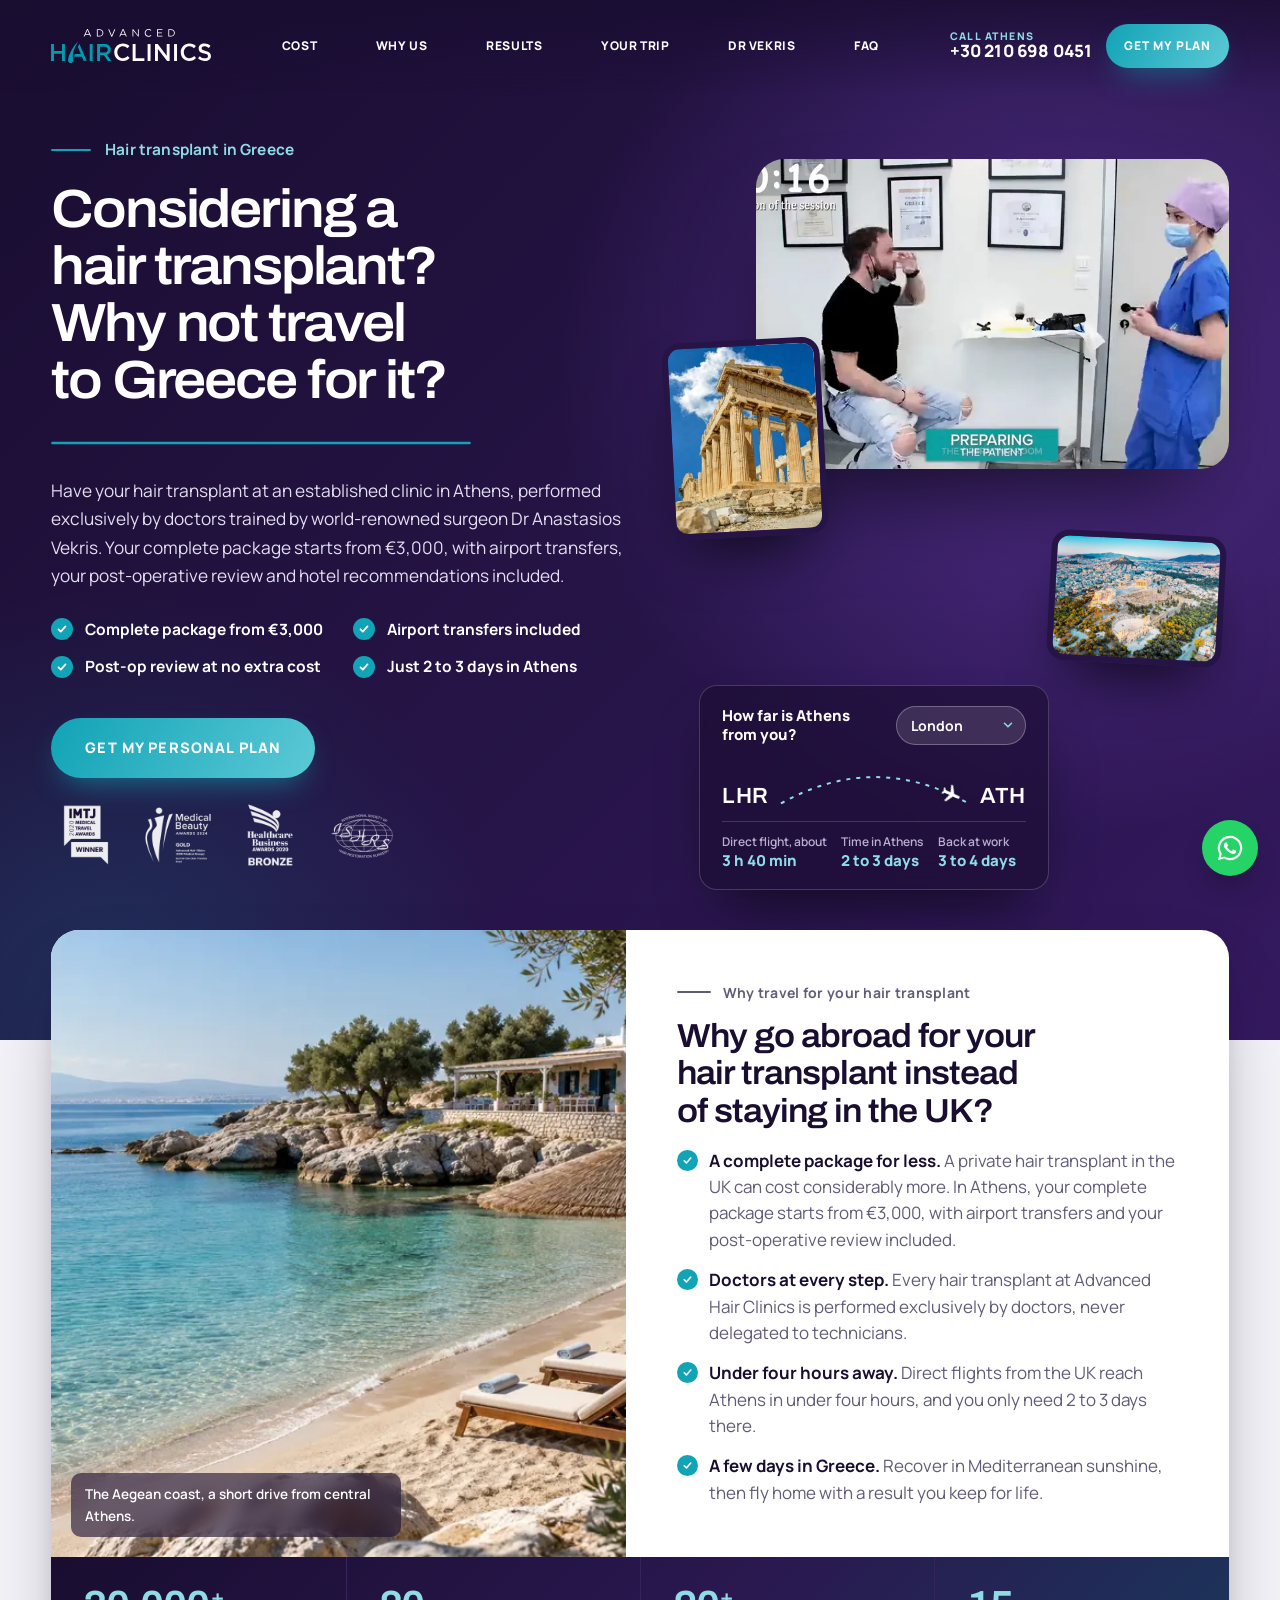
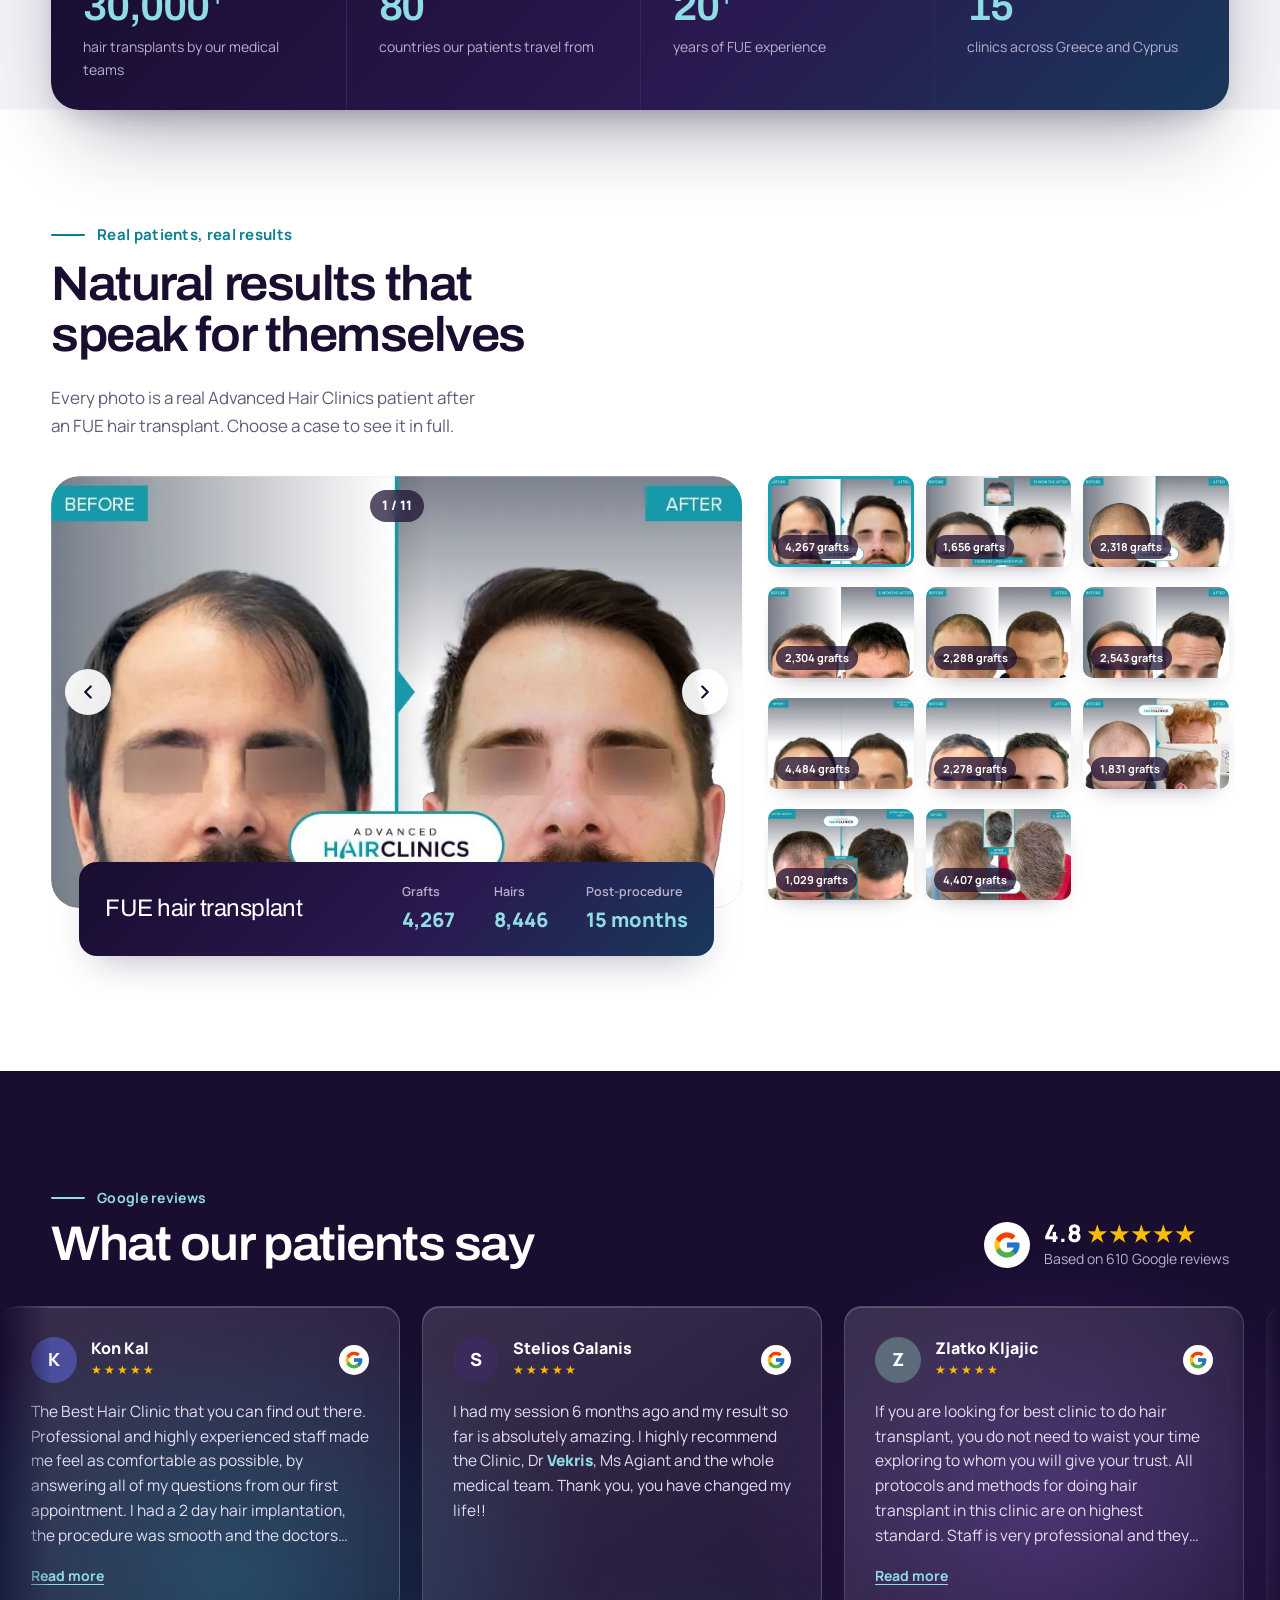
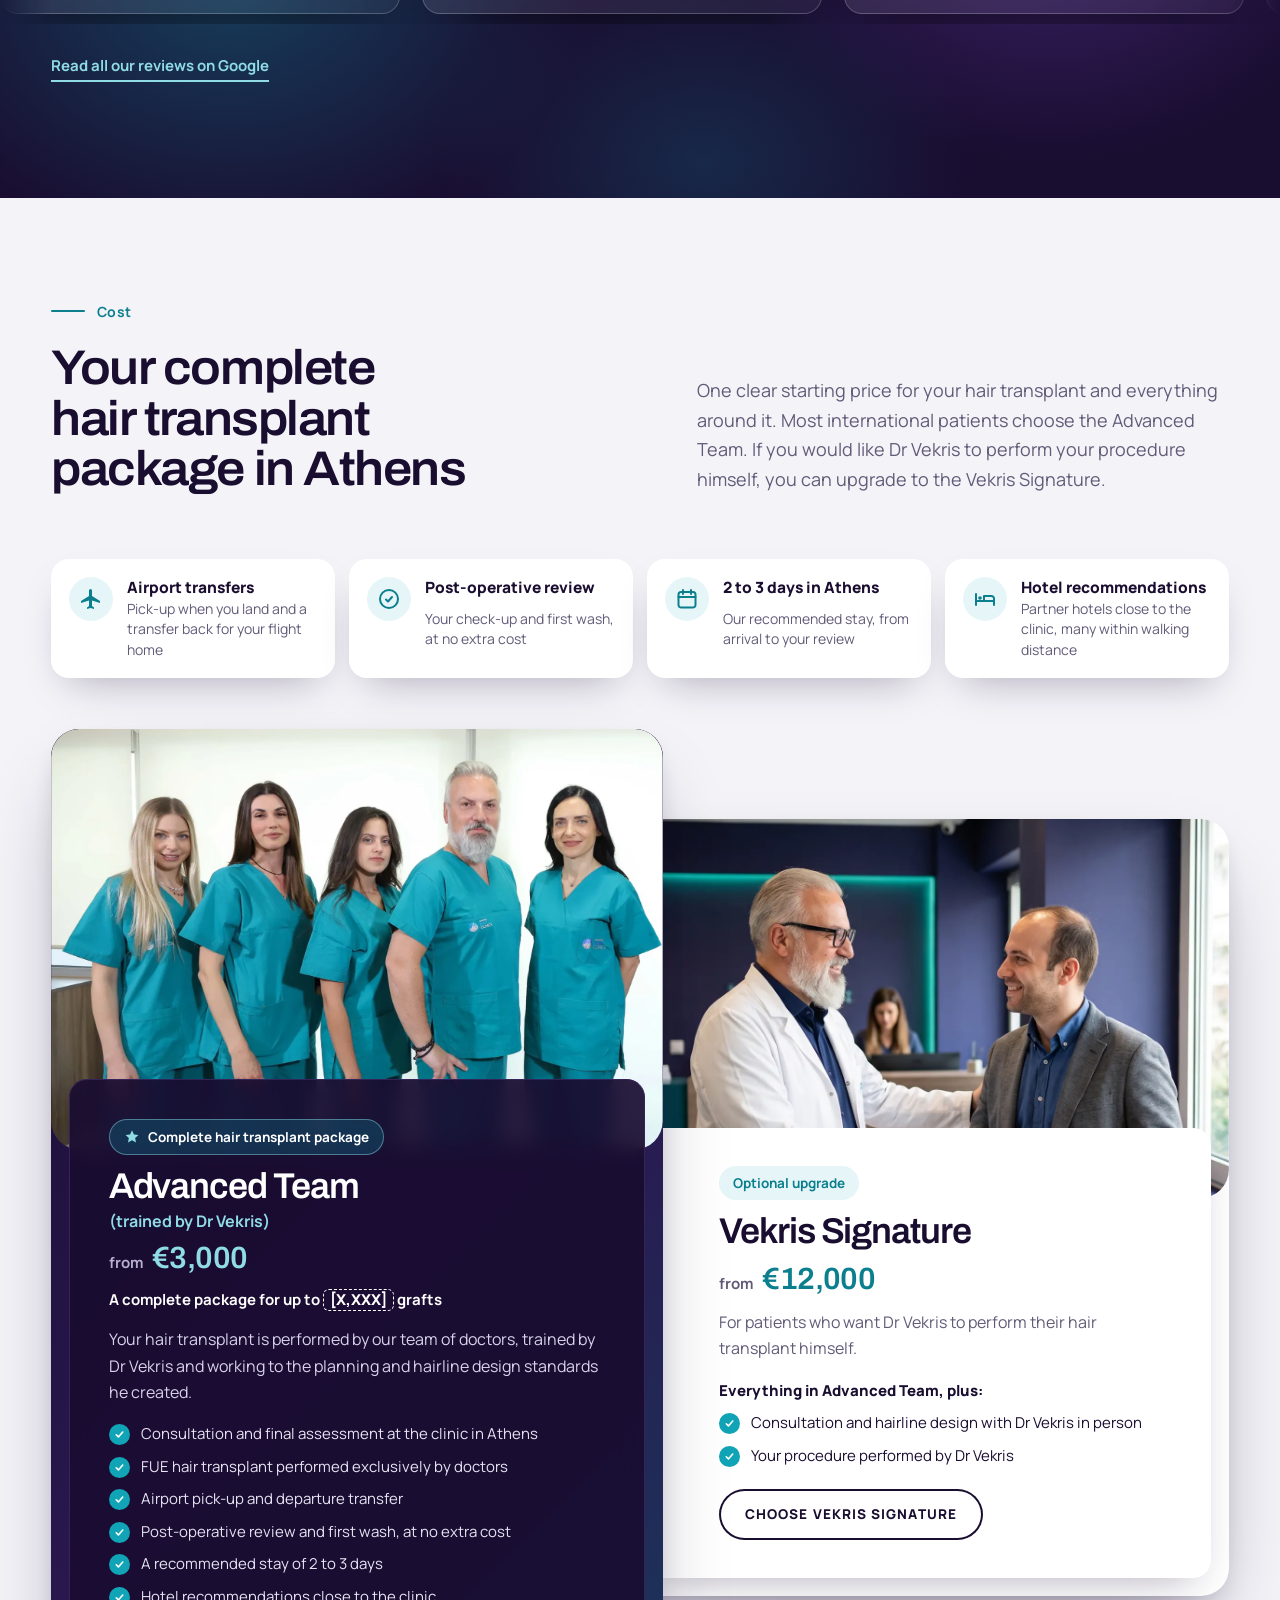
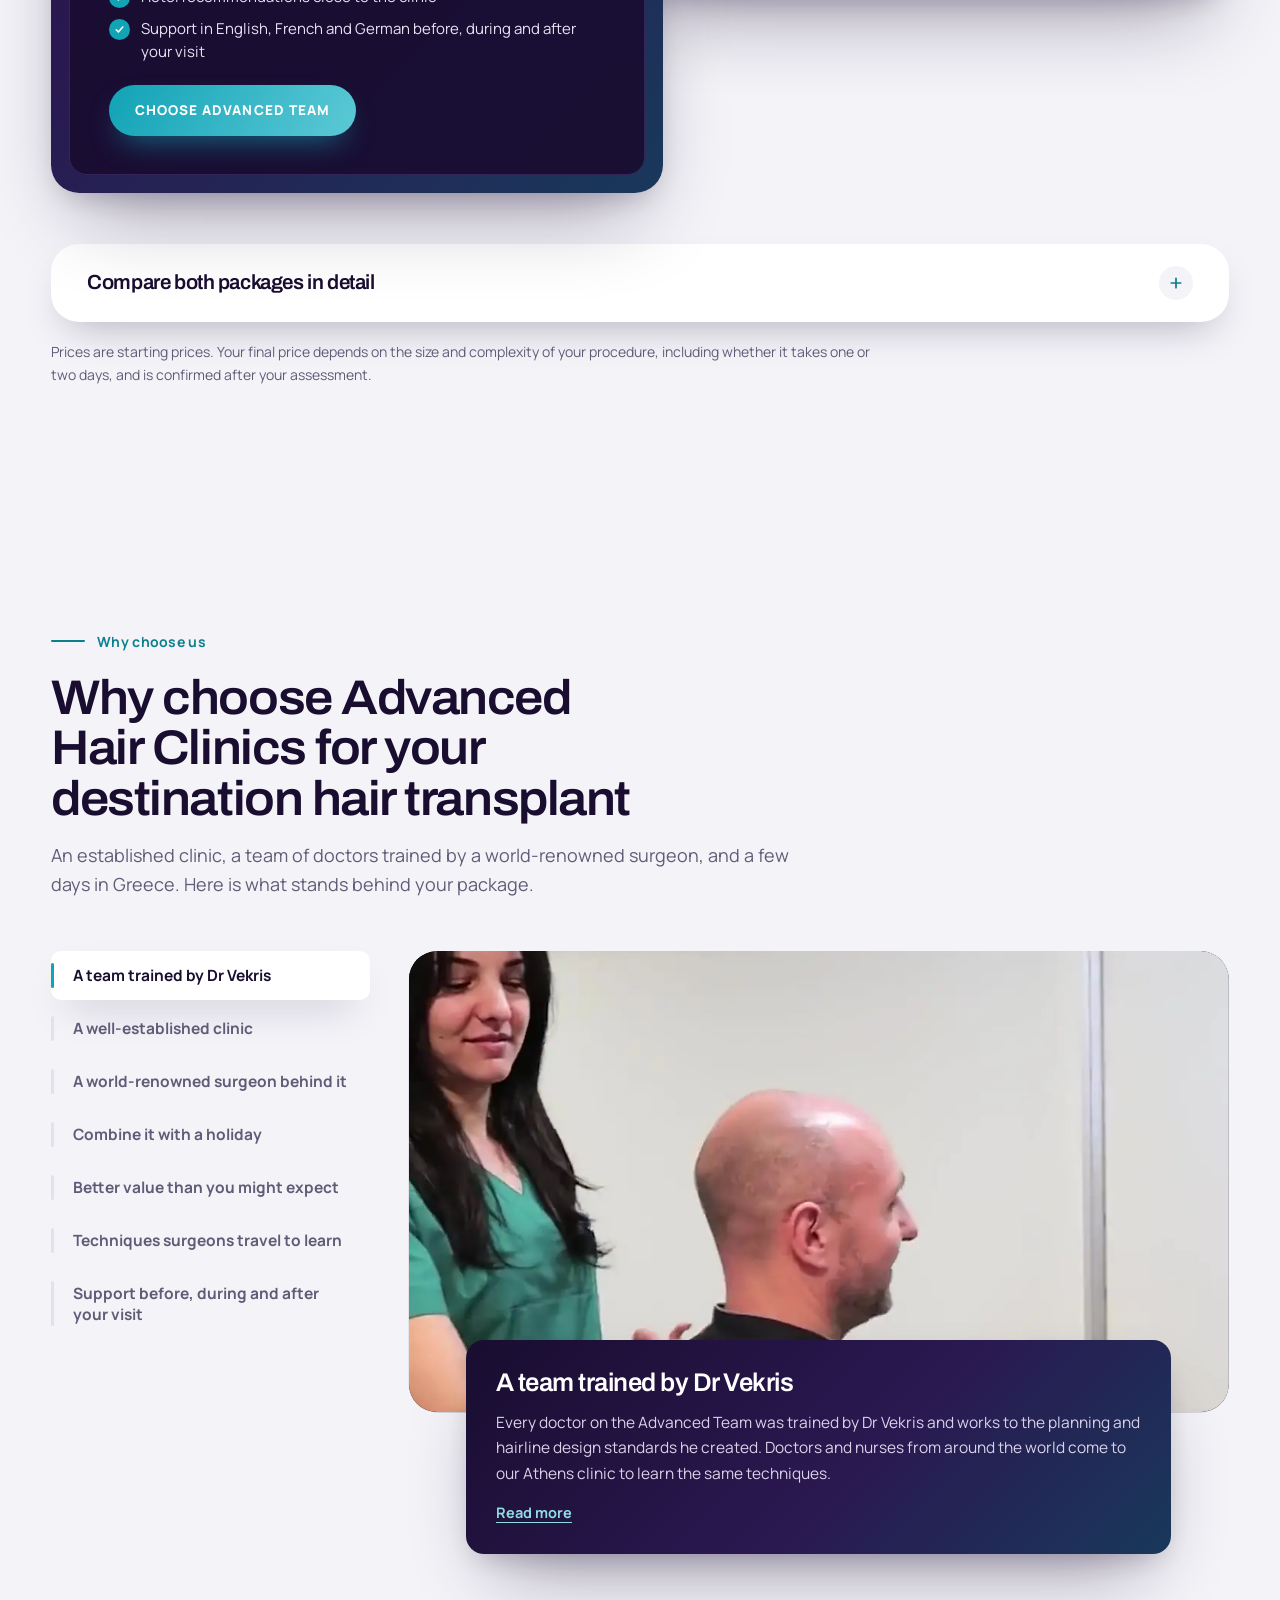
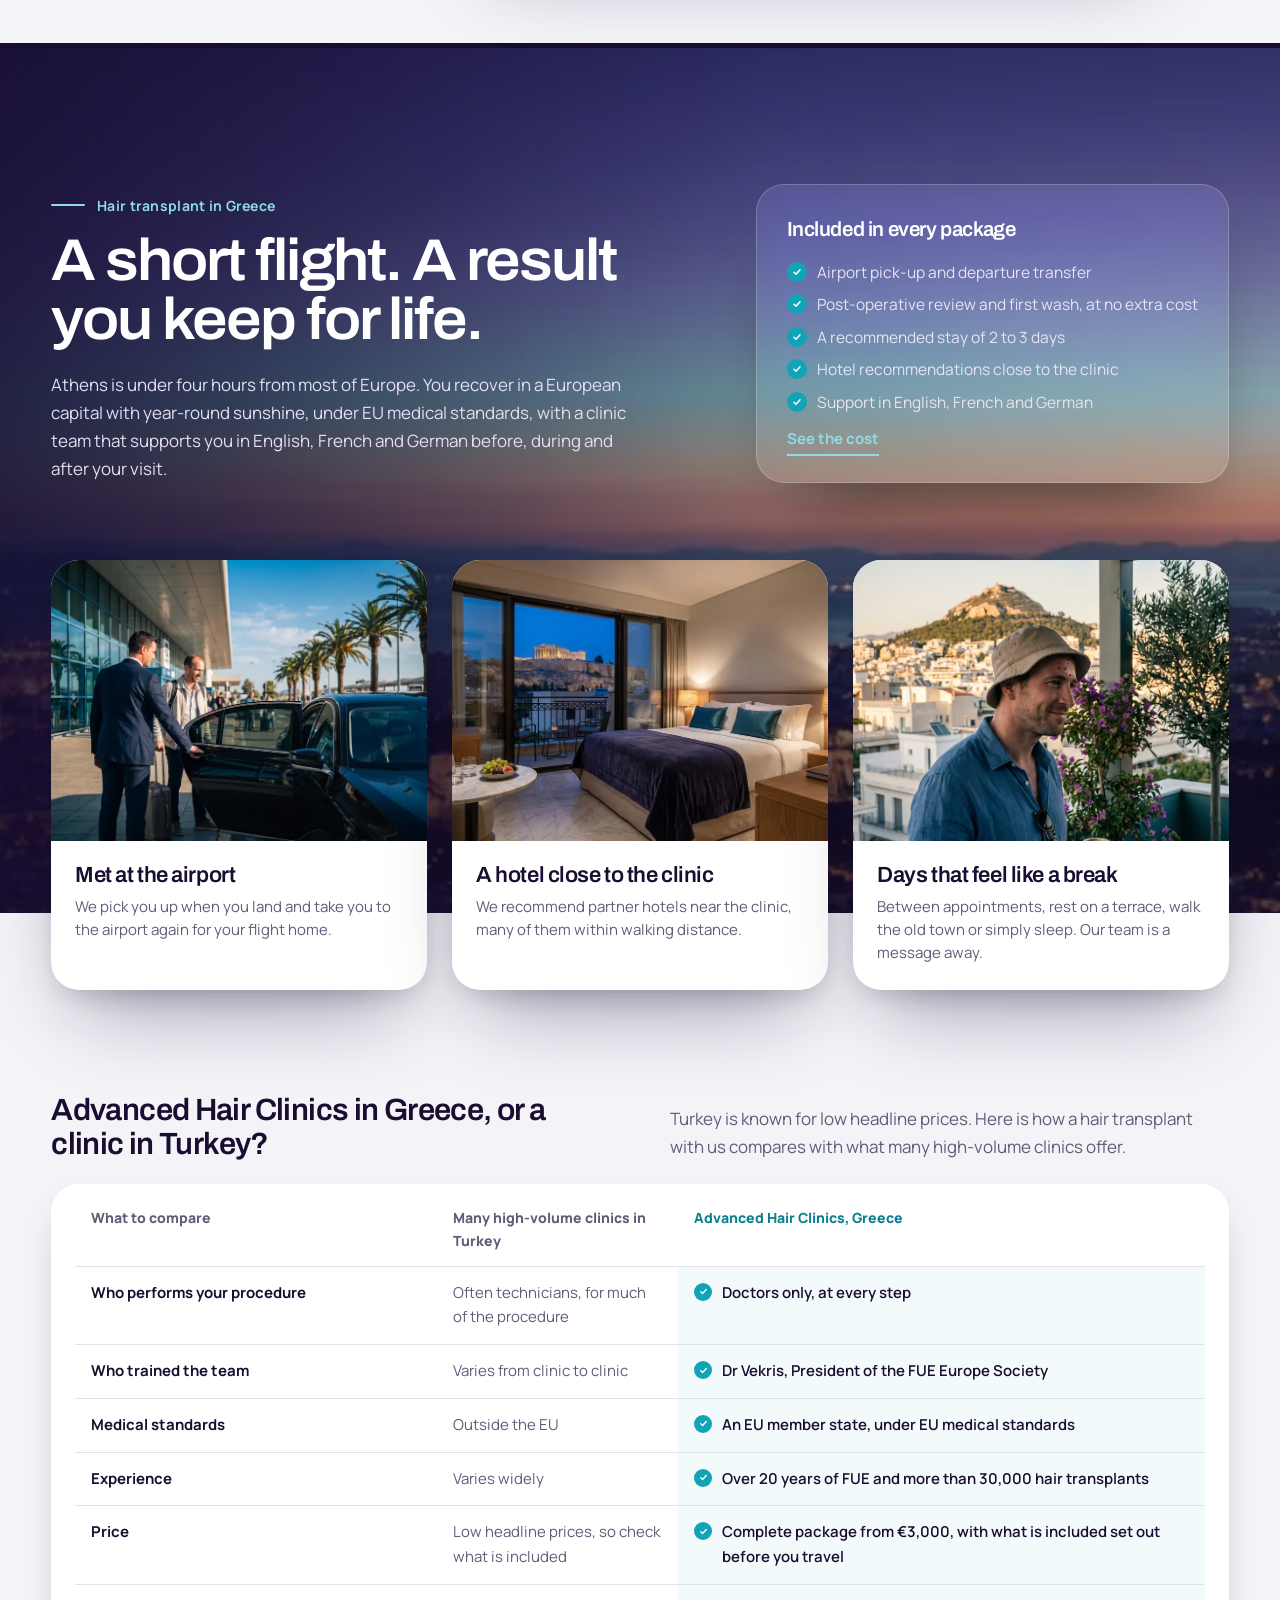
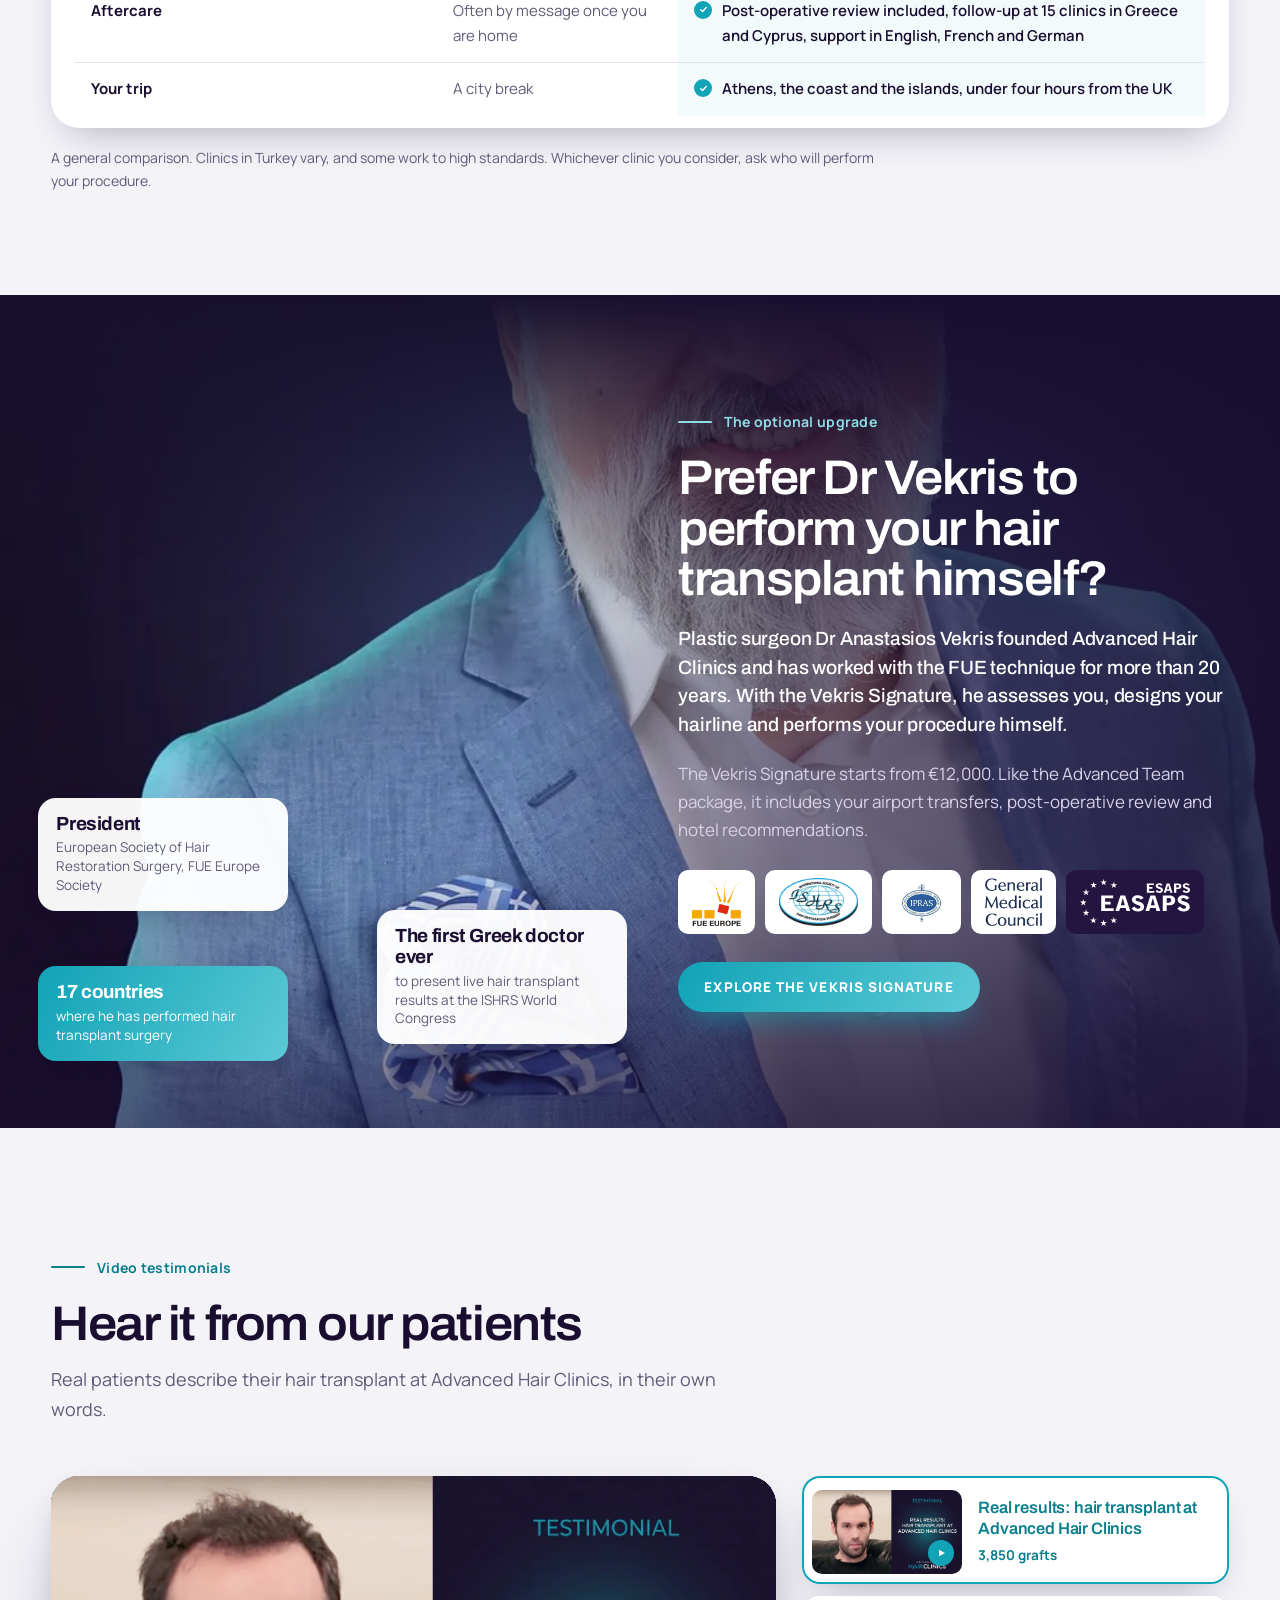
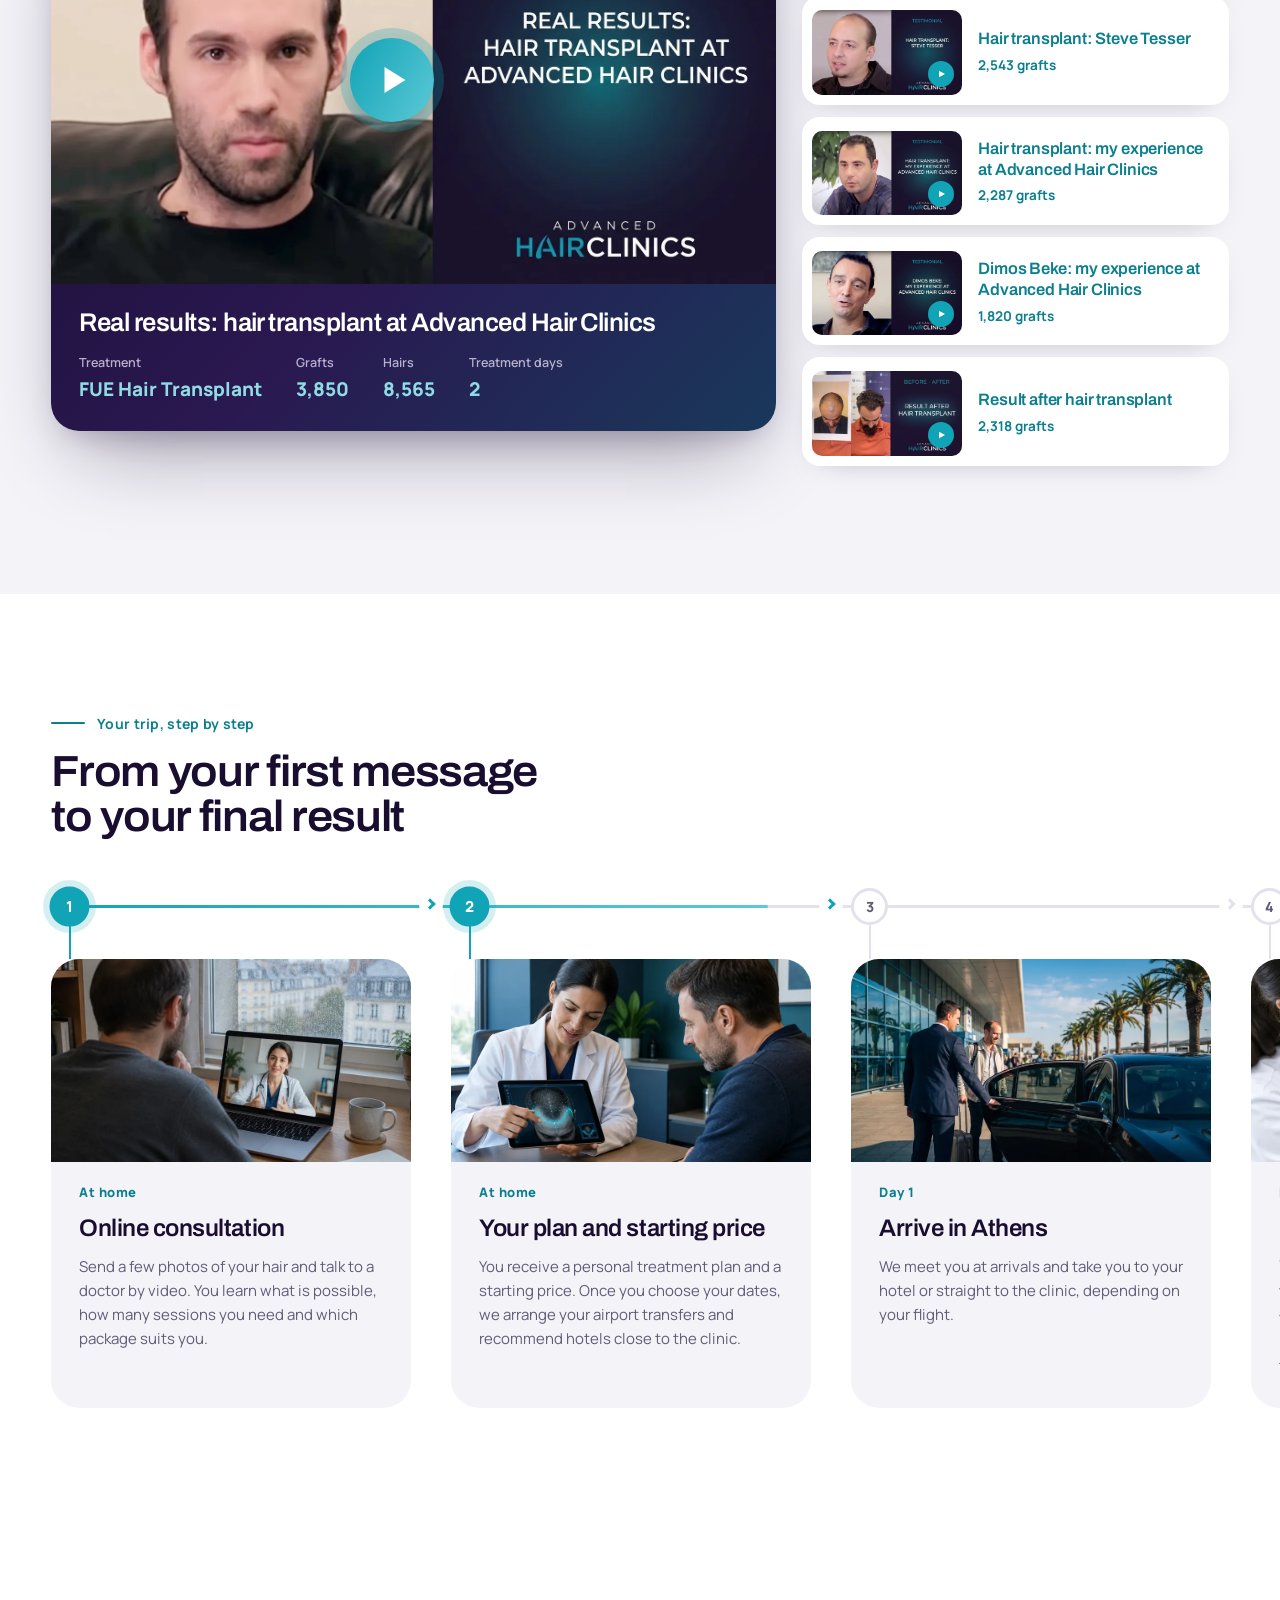
==== commit bd8e491a: "Travel page: remove the "More about the Vekris Signature" link Co-Authored-By: Claude Opus 5.5 <nore" ====
--- a/hair-transplant-greece/index.html
+++ b/hair-transplant-greece/index.html
@@ -312,7 +312,6 @@
           <li>Your procedure performed by Dr Vekris</li>
         </ul>
         <a class="btn btn-outline" href="#enquiry" data-package="signature">Choose Vekris Signature</a>
-        <a class="text-link" href="/vip-hair-transplant/">More about the Vekris Signature</a>
       </div>
     </article>
   </div>
--- a/assets/css/greece.css
+++ b/assets/css/greece.css
@@ -224,7 +224,6 @@
 
 .pk h3 .pk-sub { display: block; margin-top: 8px; font-family: var(--sans); font-size: 16px; font-weight: 700; letter-spacing: 0; color: var(--teal-soft); }
 .pk-grafts { font-weight: 700; font-size: 15px; color: #fff; }
-.pk-vip .text-link { font-size: 14.5px; }
 /* Figures still to be confirmed by the clinic */
 .tbc { display: inline-block; padding: 0 6px; border: 1.5px dashed currentColor; border-radius: 6px; font-weight: 800; line-height: 1.35; }
 
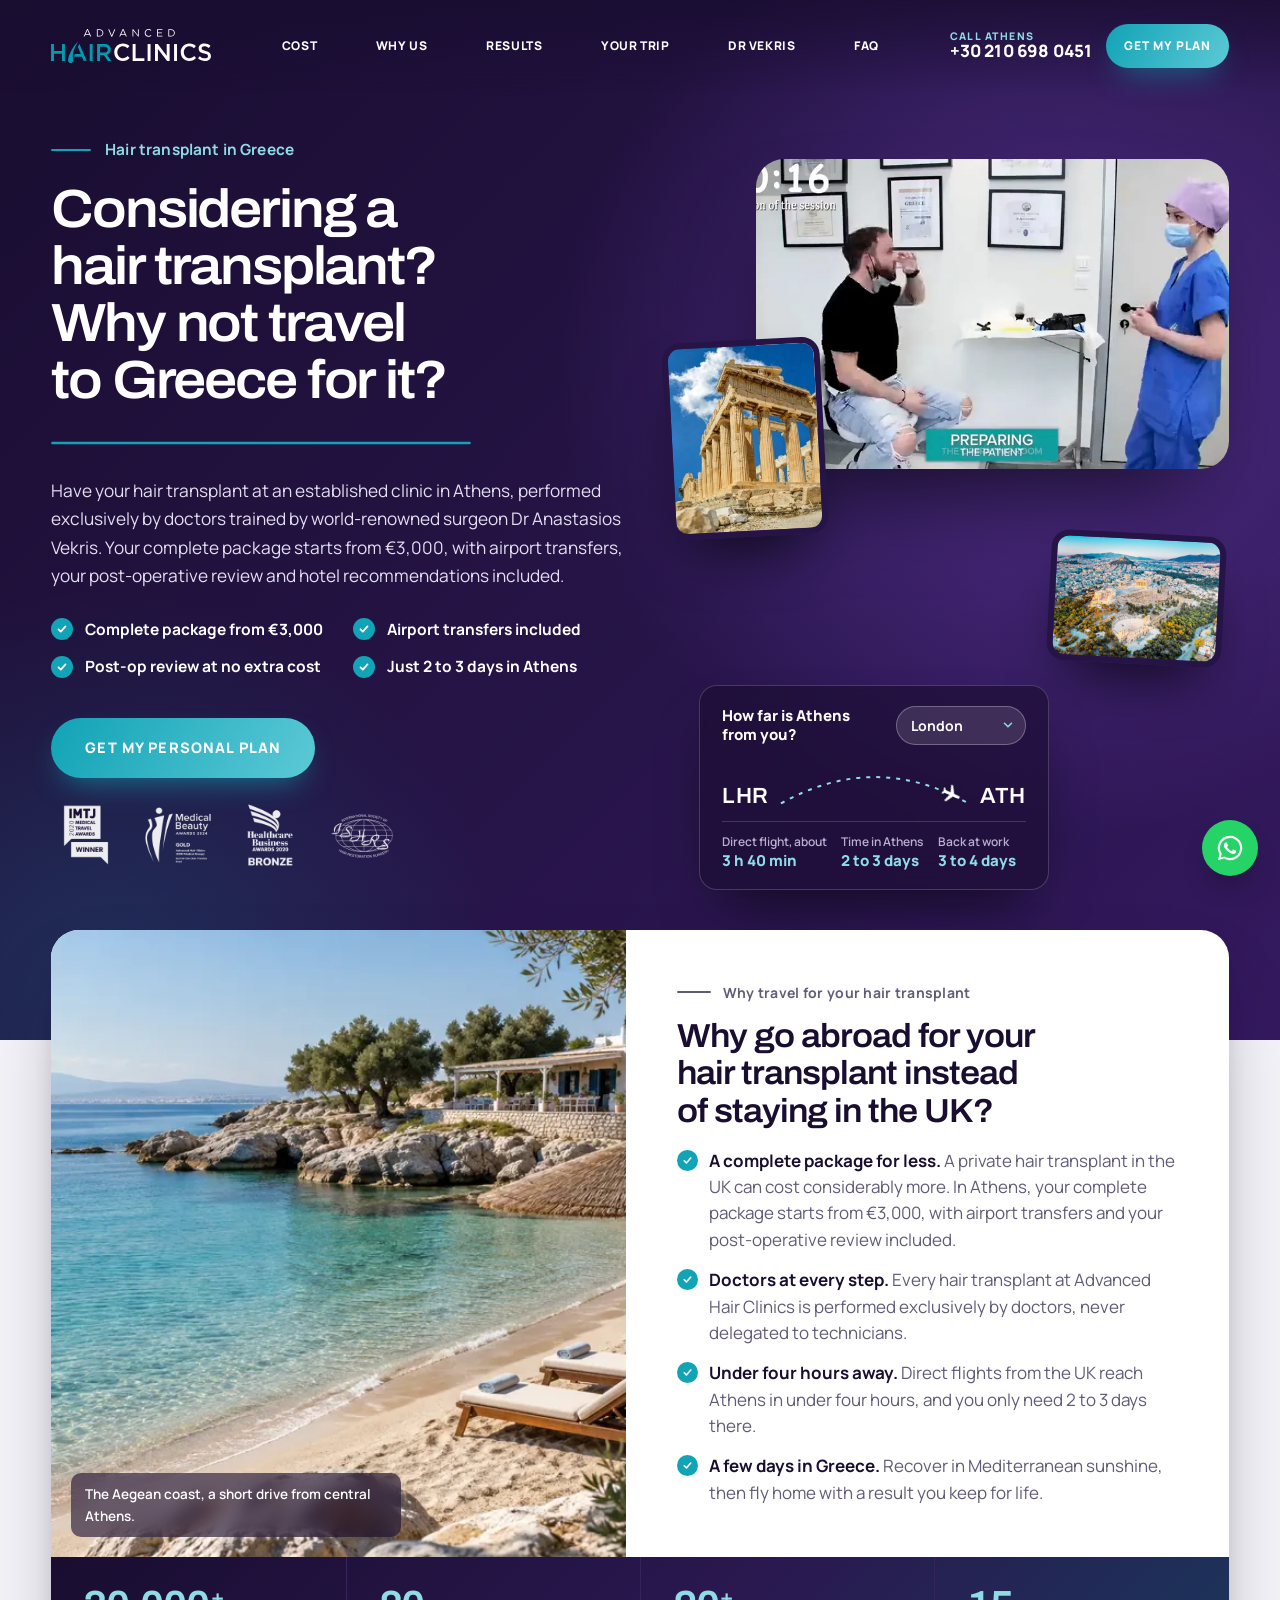
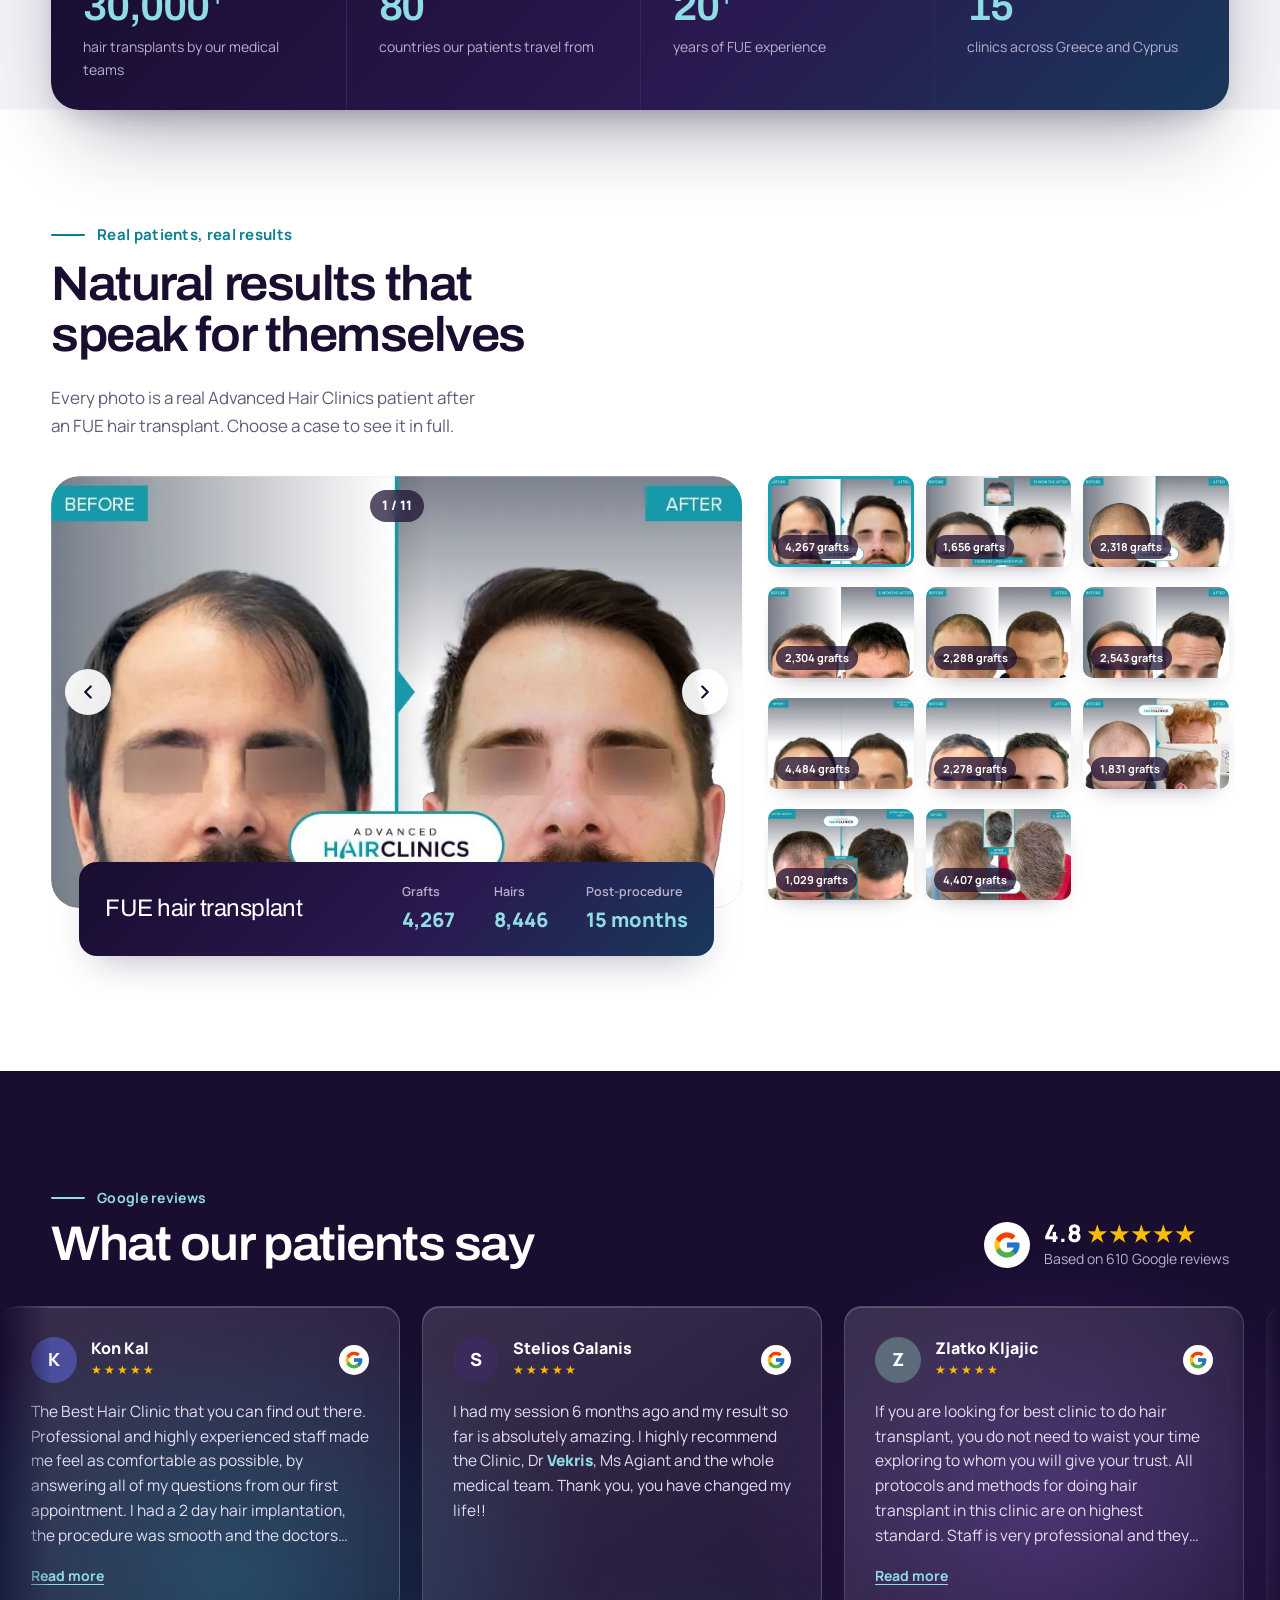
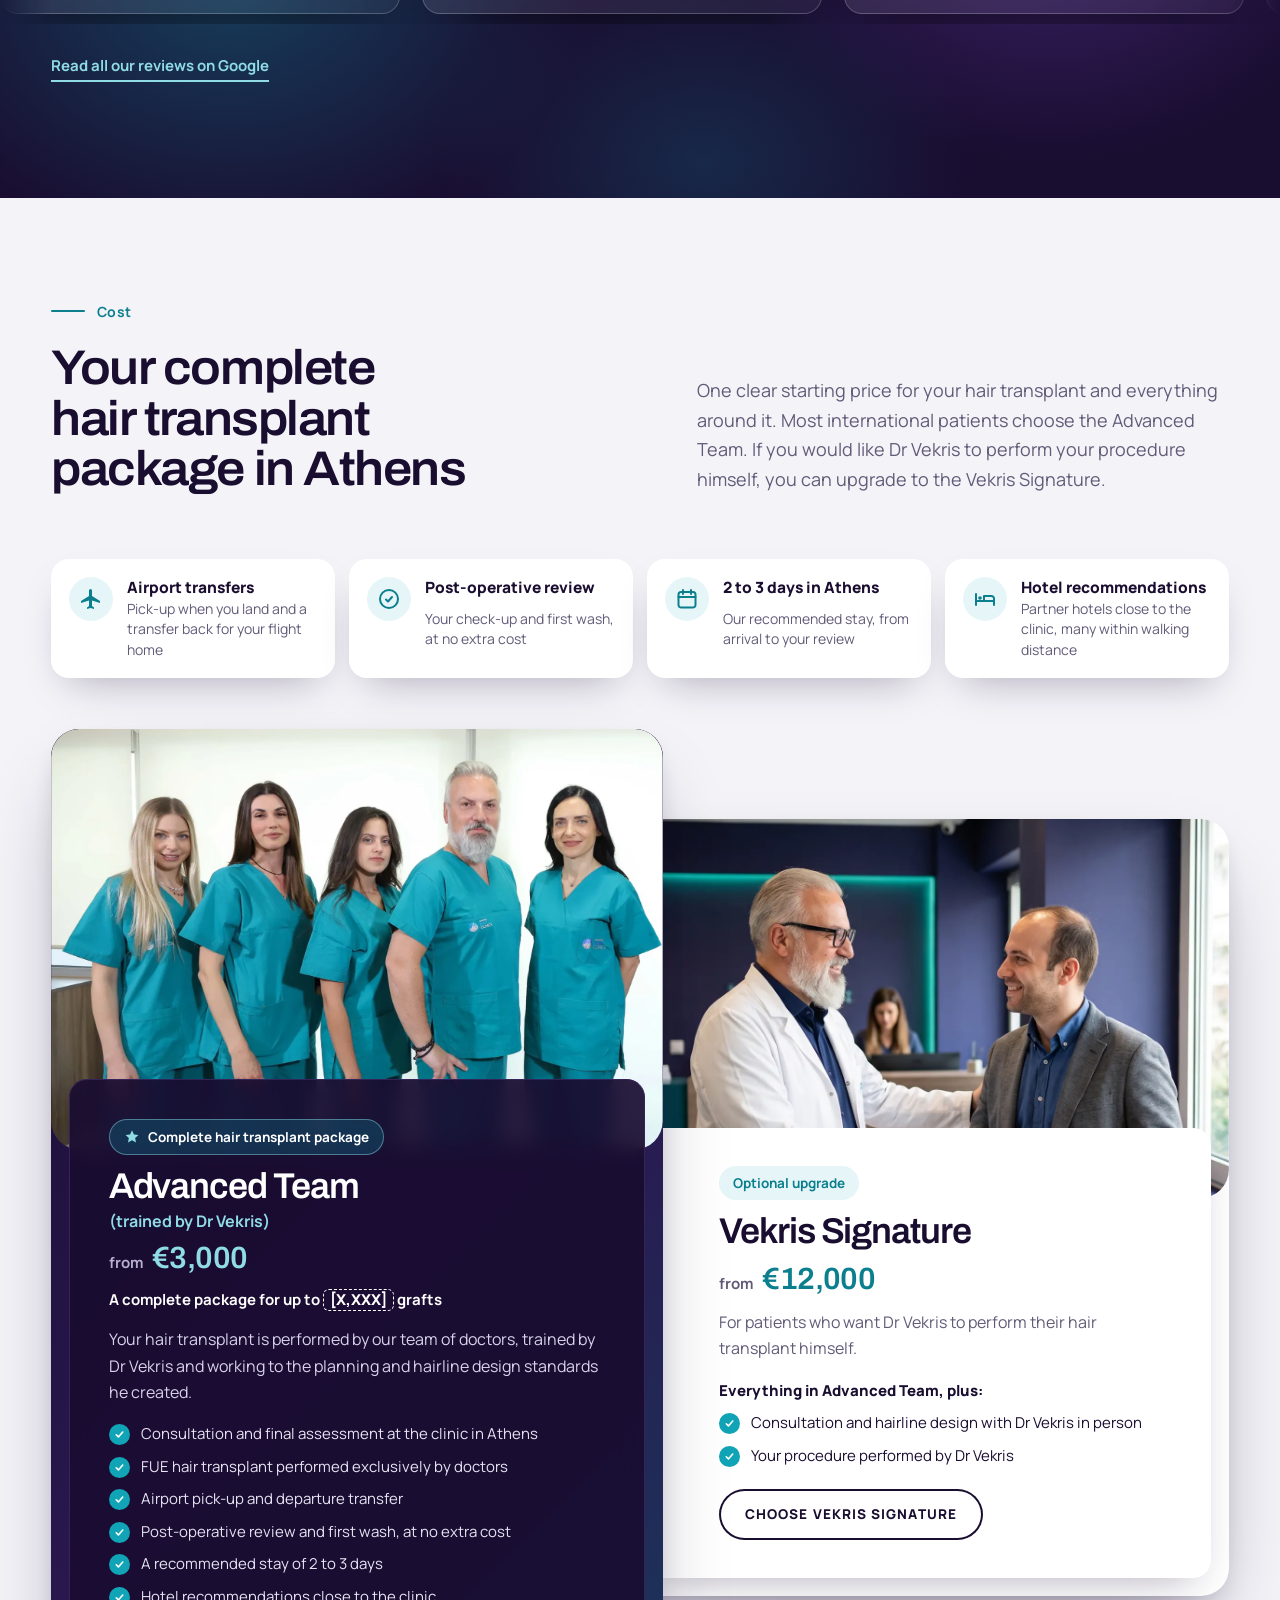
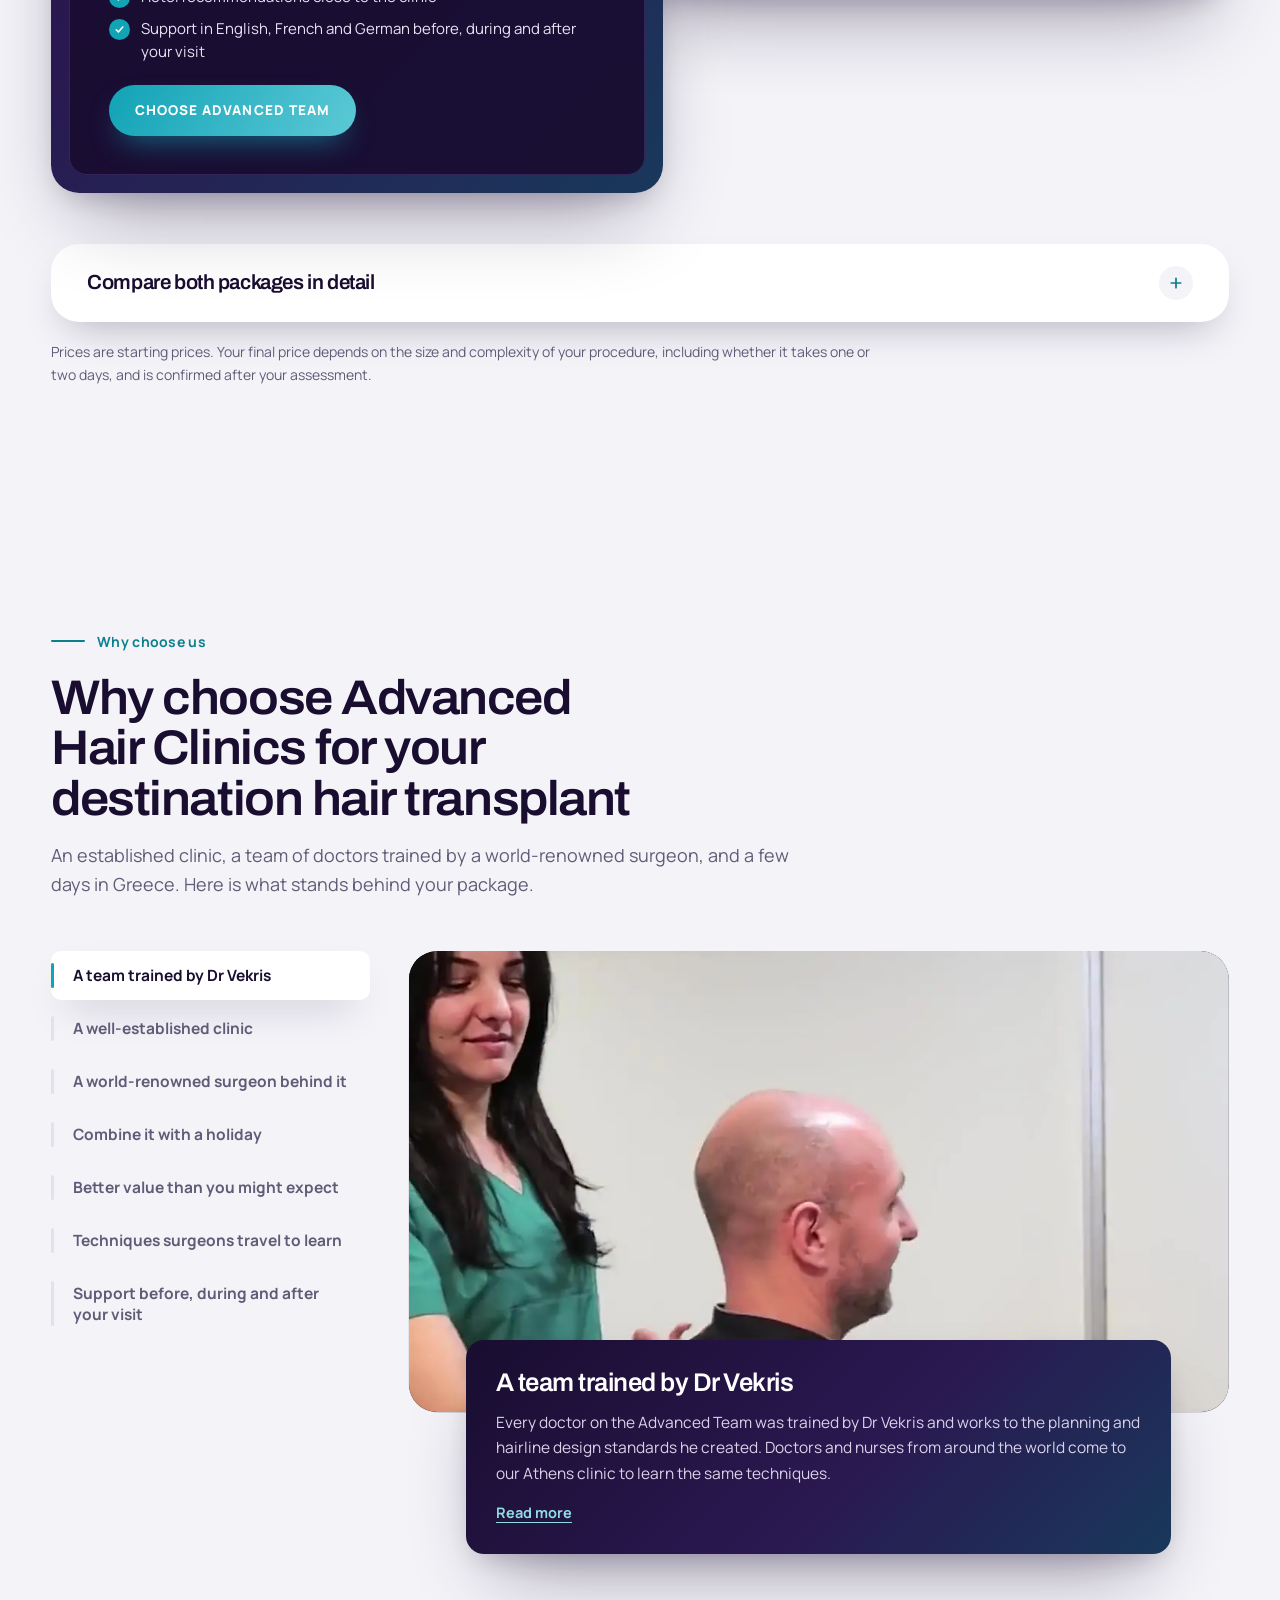
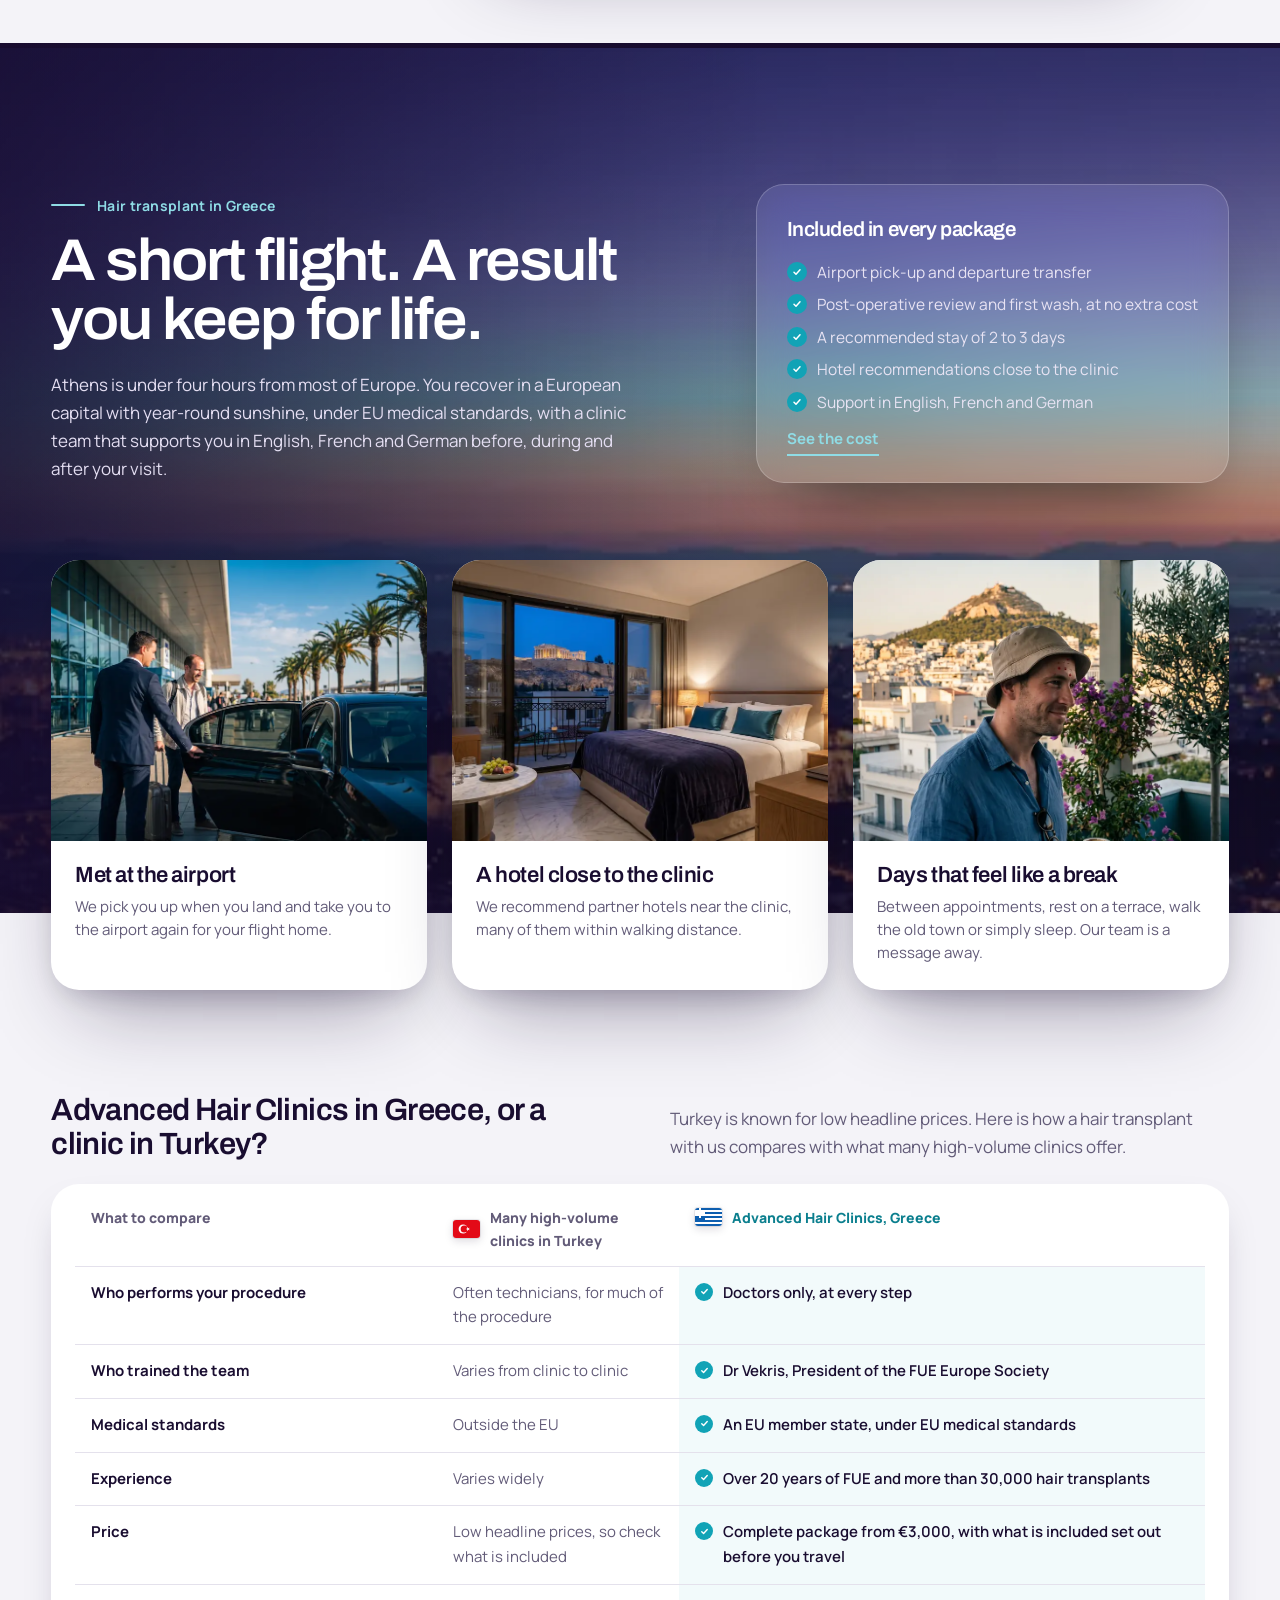
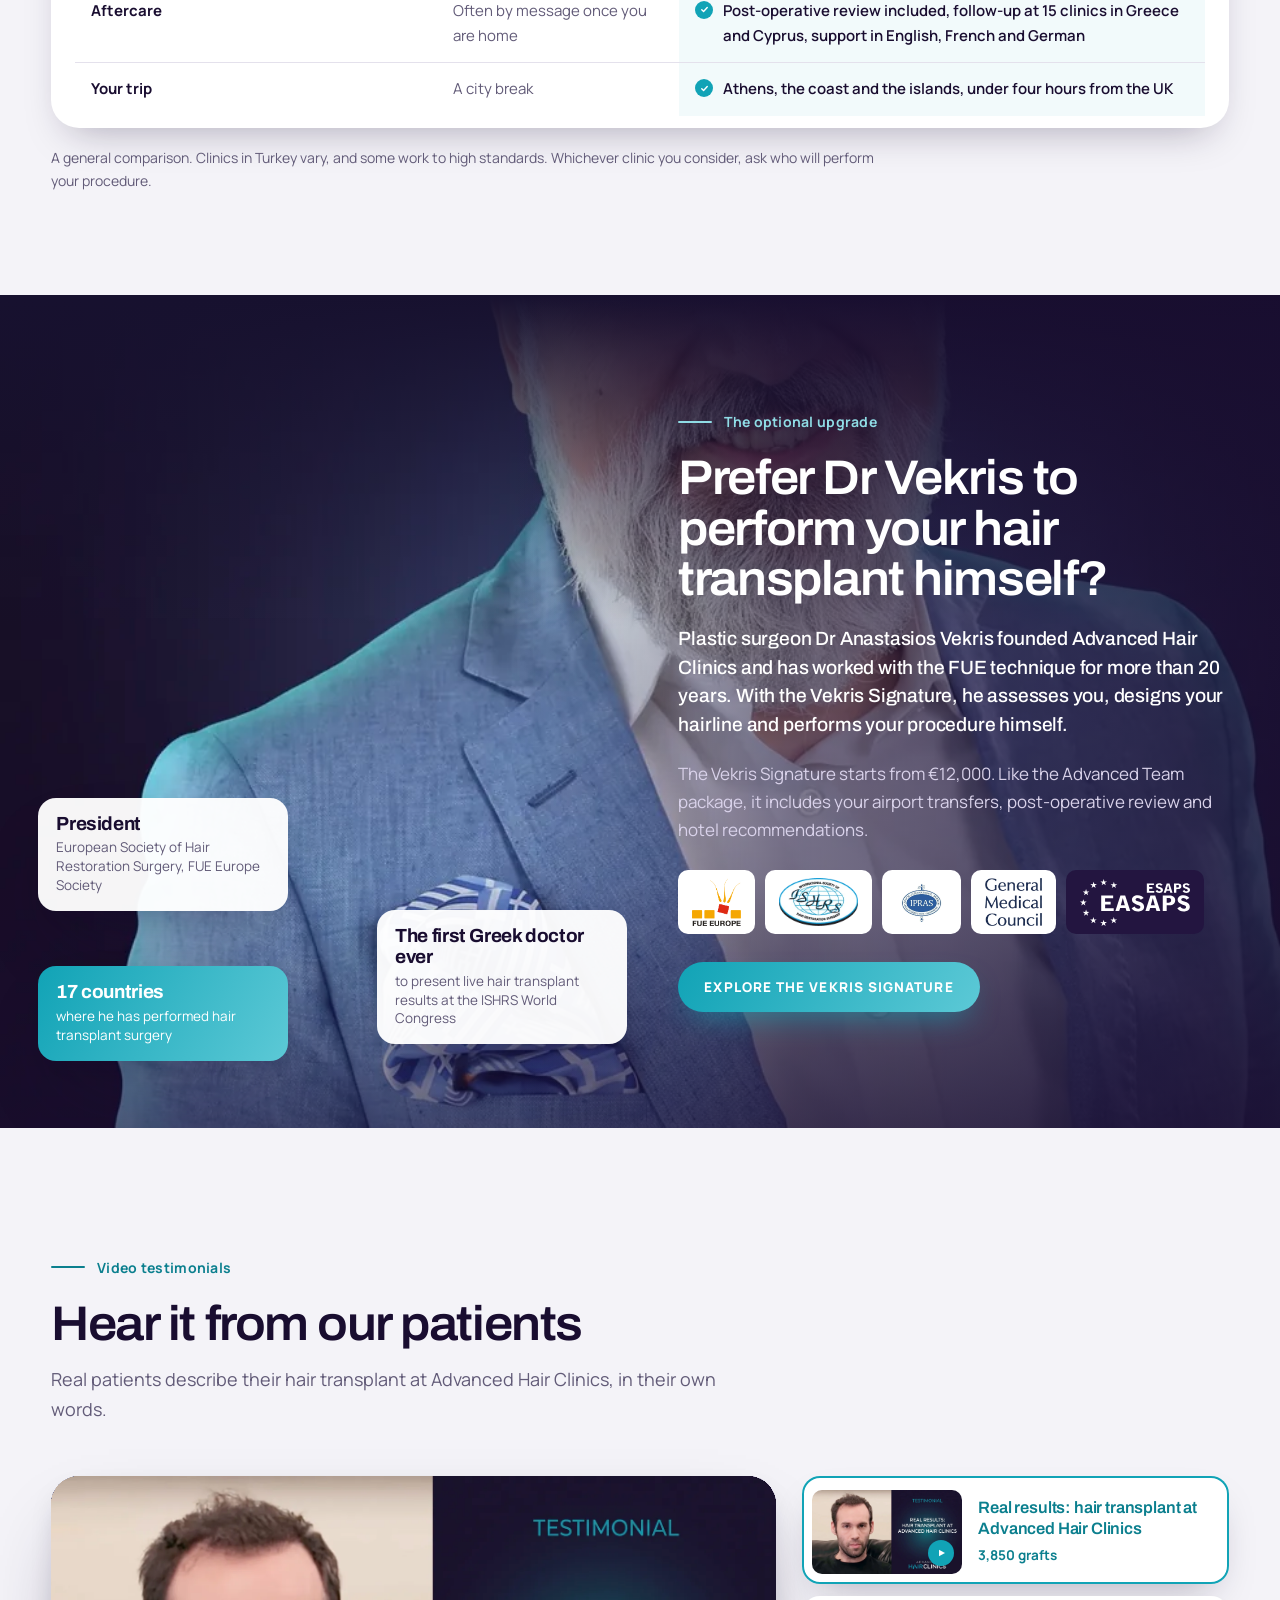
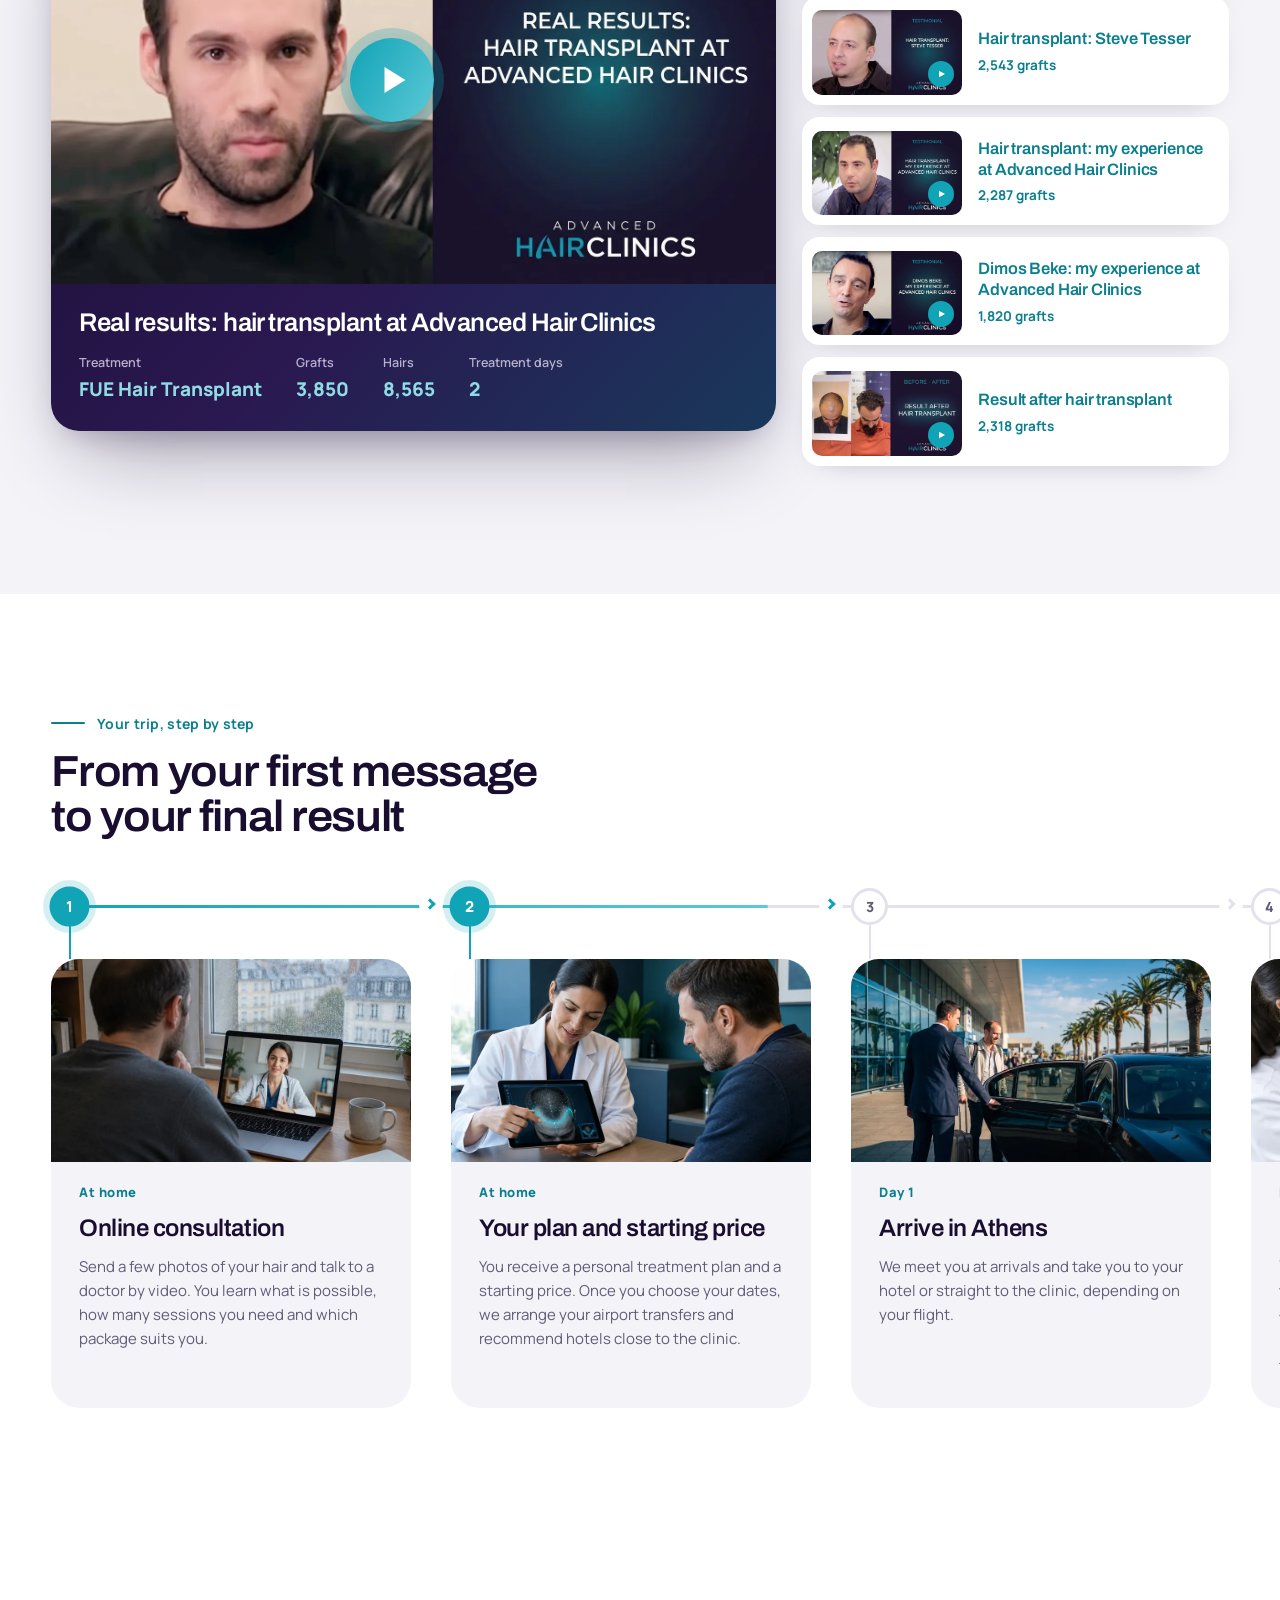
==== commit 340a0c90: "Turkey comparison: add Turkish and Greek flags to the column headings Co-Authored-By: Claude Opus 5." ====
--- a/hair-transplant-greece/index.html
+++ b/hair-transplant-greece/index.html
@@ -409,7 +409,7 @@
     <div class="pk-table-wrap">
       <table class="pk-table vs-table">
         <caption class="sr-only">Advanced Hair Clinics in Greece compared with many high-volume clinics in Turkey</caption>
-        <thead><tr><th scope="col">What to compare</th><th scope="col">Many high-volume clinics in Turkey</th><th scope="col">Advanced Hair Clinics, Greece</th></tr></thead>
+        <thead><tr><th scope="col">What to compare</th><th scope="col"><span class="vs-head"><svg class="vs-flag" role="img" aria-label="Turkish flag" viewBox="0 0 30 20"><rect width="30" height="20" fill="#E30A17"/><circle cx="11.25" cy="10" r="5" fill="#fff"/><circle cx="12.5" cy="10" r="4" fill="#E30A17"/><polygon points="14.10,10.00 15.79,9.41 15.83,7.62 16.91,9.05 18.62,8.53 17.60,10.00 18.62,11.47 16.91,10.95 15.83,12.38 15.79,10.59" fill="#fff"/></svg>Many high-volume clinics in Turkey</span></th><th scope="col"><span class="vs-head"><svg class="vs-flag" role="img" aria-label="Greek flag" viewBox="0 0 27 18"><rect width="27" height="18" fill="#0D5EAF"/><path d="M0 3h27M0 7h27M10 11h17M0 15h27" stroke="#fff" stroke-width="2"/><path d="M5 0v10M0 5h10" stroke="#fff" stroke-width="2"/></svg>Advanced Hair Clinics, Greece</span></th></tr></thead>
         <tbody>
           <tr><th scope="row">Who performs your procedure</th><td>Often technicians, for much of the procedure</td><td>Doctors only, at every step</td></tr>
           <tr><th scope="row">Who trained the team</th><td>Varies from clinic to clinic</td><td>Dr Vekris, President of the FUE Europe Society</td></tr>
--- a/assets/css/greece.css
+++ b/assets/css/greece.css
@@ -450,6 +450,8 @@
   background: var(--teal) url("data:image/svg+xml,%3Csvg xmlns='http://www.w3.org/2000/svg' viewBox='0 0 24 24'%3E%3Cpath d='M6 12.5l4 4 8-9' fill='none' stroke='white' stroke-width='3' stroke-linecap='round' stroke-linejoin='round'/%3E%3C/svg%3E") center / 11px no-repeat;
 }
 .vs-table td:nth-child(2) { color: var(--slate); }
+.vs-head { display: inline-flex; align-items: center; gap: 10px; }
+.vs-flag { flex: none; width: 27px; height: 18px; border-radius: 3px; box-shadow: 0 0 0 1px rgba(25,13,48,.08), 0 3px 8px rgba(25,13,48,.15); }
 
 /* ==========================================================
    ATHENS: what every package includes, in place of the quote
@@ -507,7 +509,10 @@
   .vs-table th, .vs-table td { border-top: 0; width: auto !important; }
   .vs-table tbody th { padding: 14px 16px 6px; font-size: 15px; }
   .vs-table td:nth-child(2) { padding: 0 16px 12px; font-size: 14px; }
-  .vs-table td:nth-child(2)::before { content: "Many clinics in Turkey: "; font-weight: 700; }
+  .vs-table td:nth-child(2)::before {
+    content: "Many clinics in Turkey: "; font-weight: 700;
+    padding-left: 30px; background: url("data:image/svg+xml,%3Csvg xmlns=%22http://www.w3.org/2000/svg%22 viewBox=%220 0 30 20%22%3E%3Crect width=%2230%22 height=%2220%22 fill=%22%23E30A17%22/%3E%3Ccircle cx=%2211.25%22 cy=%2210%22 r=%225%22 fill=%22%23fff%22/%3E%3Ccircle cx=%2212.5%22 cy=%2210%22 r=%224%22 fill=%22%23E30A17%22/%3E%3Cpolygon points=%2214.10,10.00 15.79,9.41 15.83,7.62 16.91,9.05 18.62,8.53 17.60,10.00 18.62,11.47 16.91,10.95 15.83,12.38 15.79,10.59%22 fill=%22%23fff%22/%3E%3C/svg%3E") left center / 22px 15px no-repeat;
+  }
   .vs-table td:last-child { padding: 12px 16px 14px 44px; font-size: 14.5px; }
   .vs-table td:last-child::before { top: 13px; }
   .athens-included { padding: 22px 20px; }
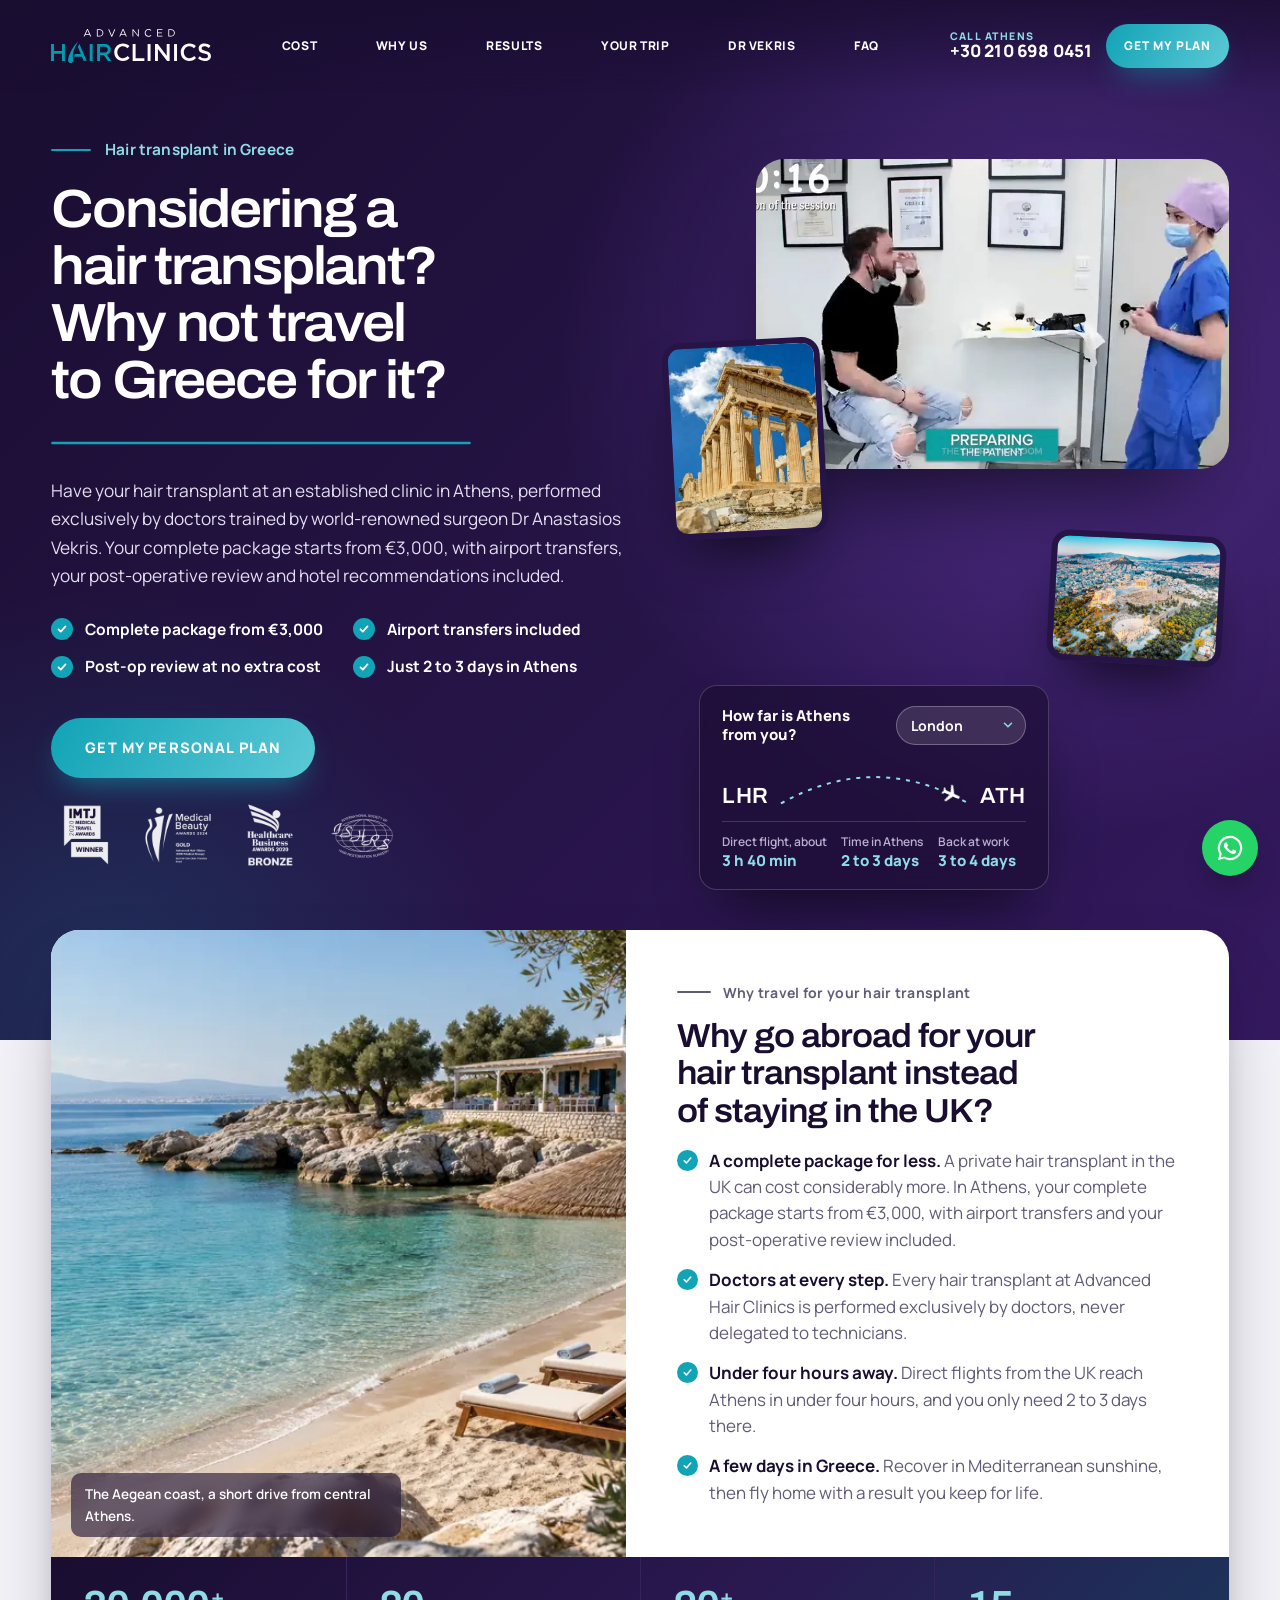
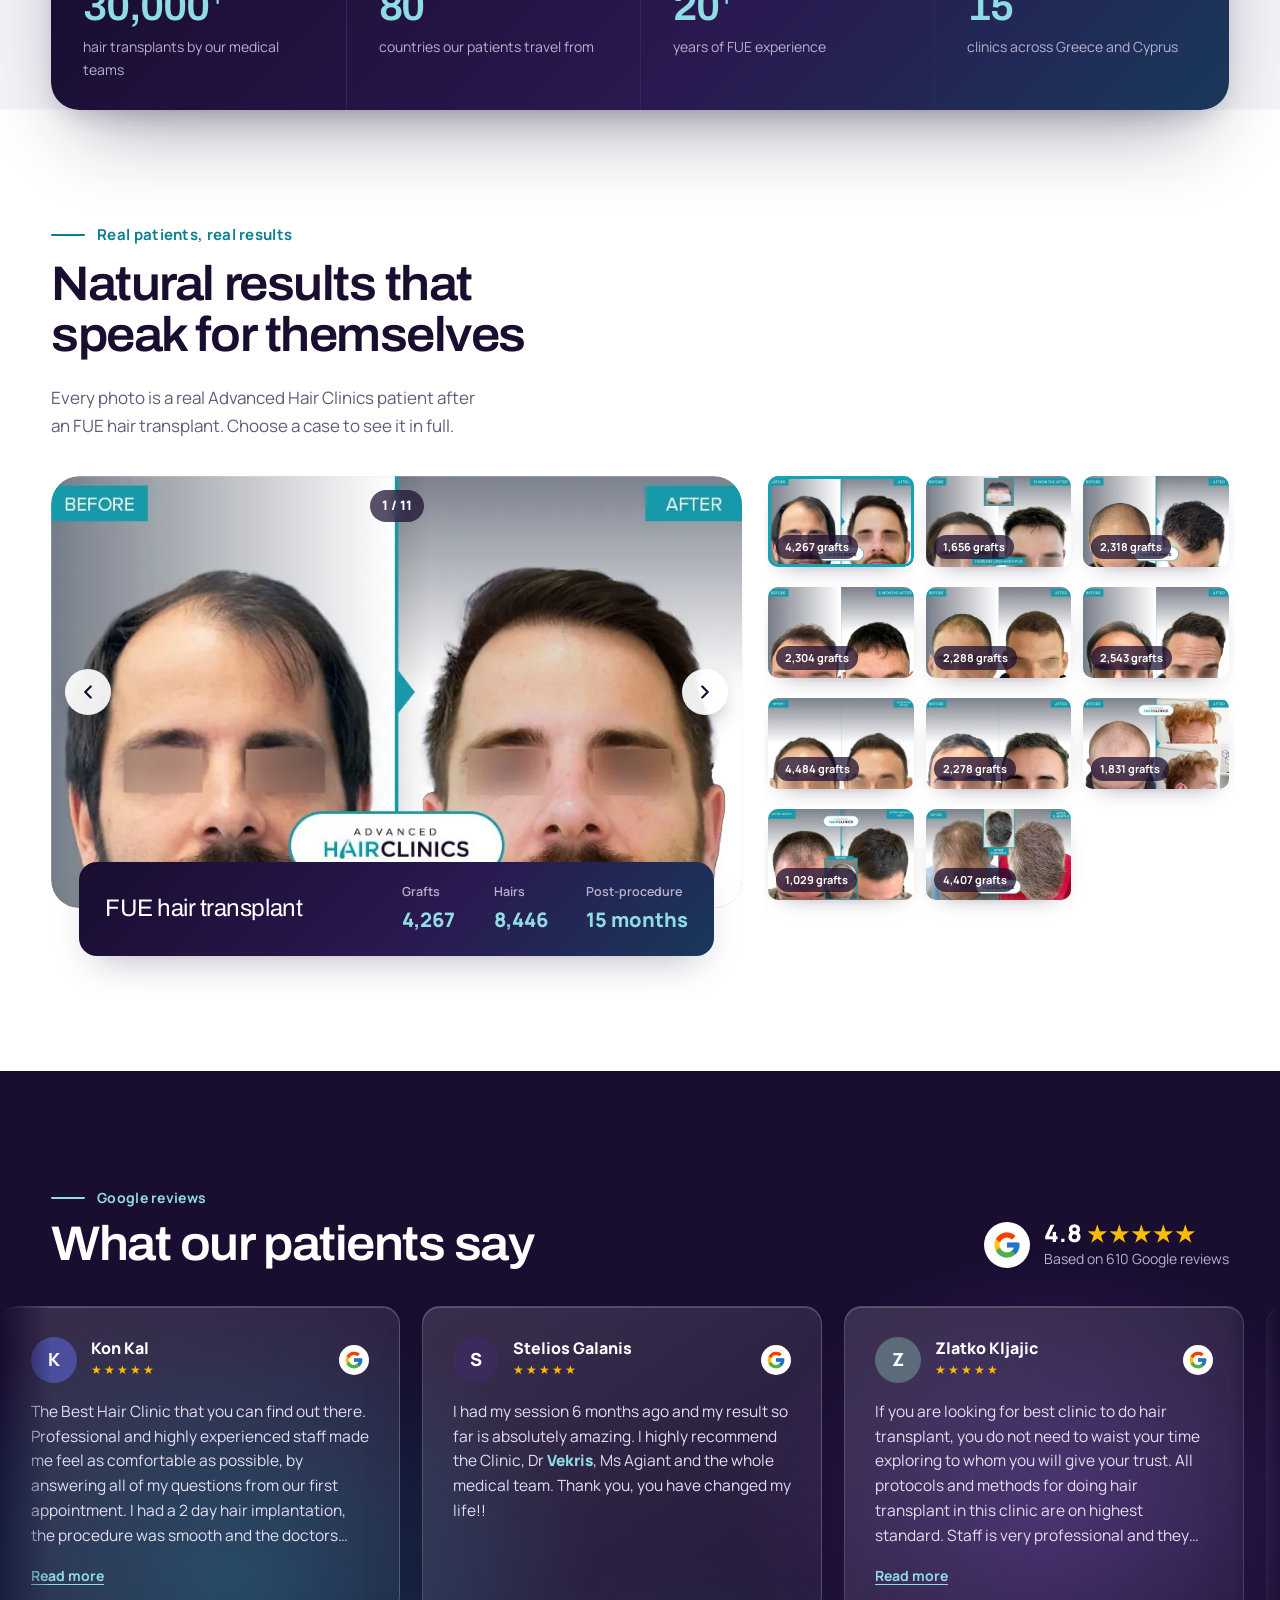
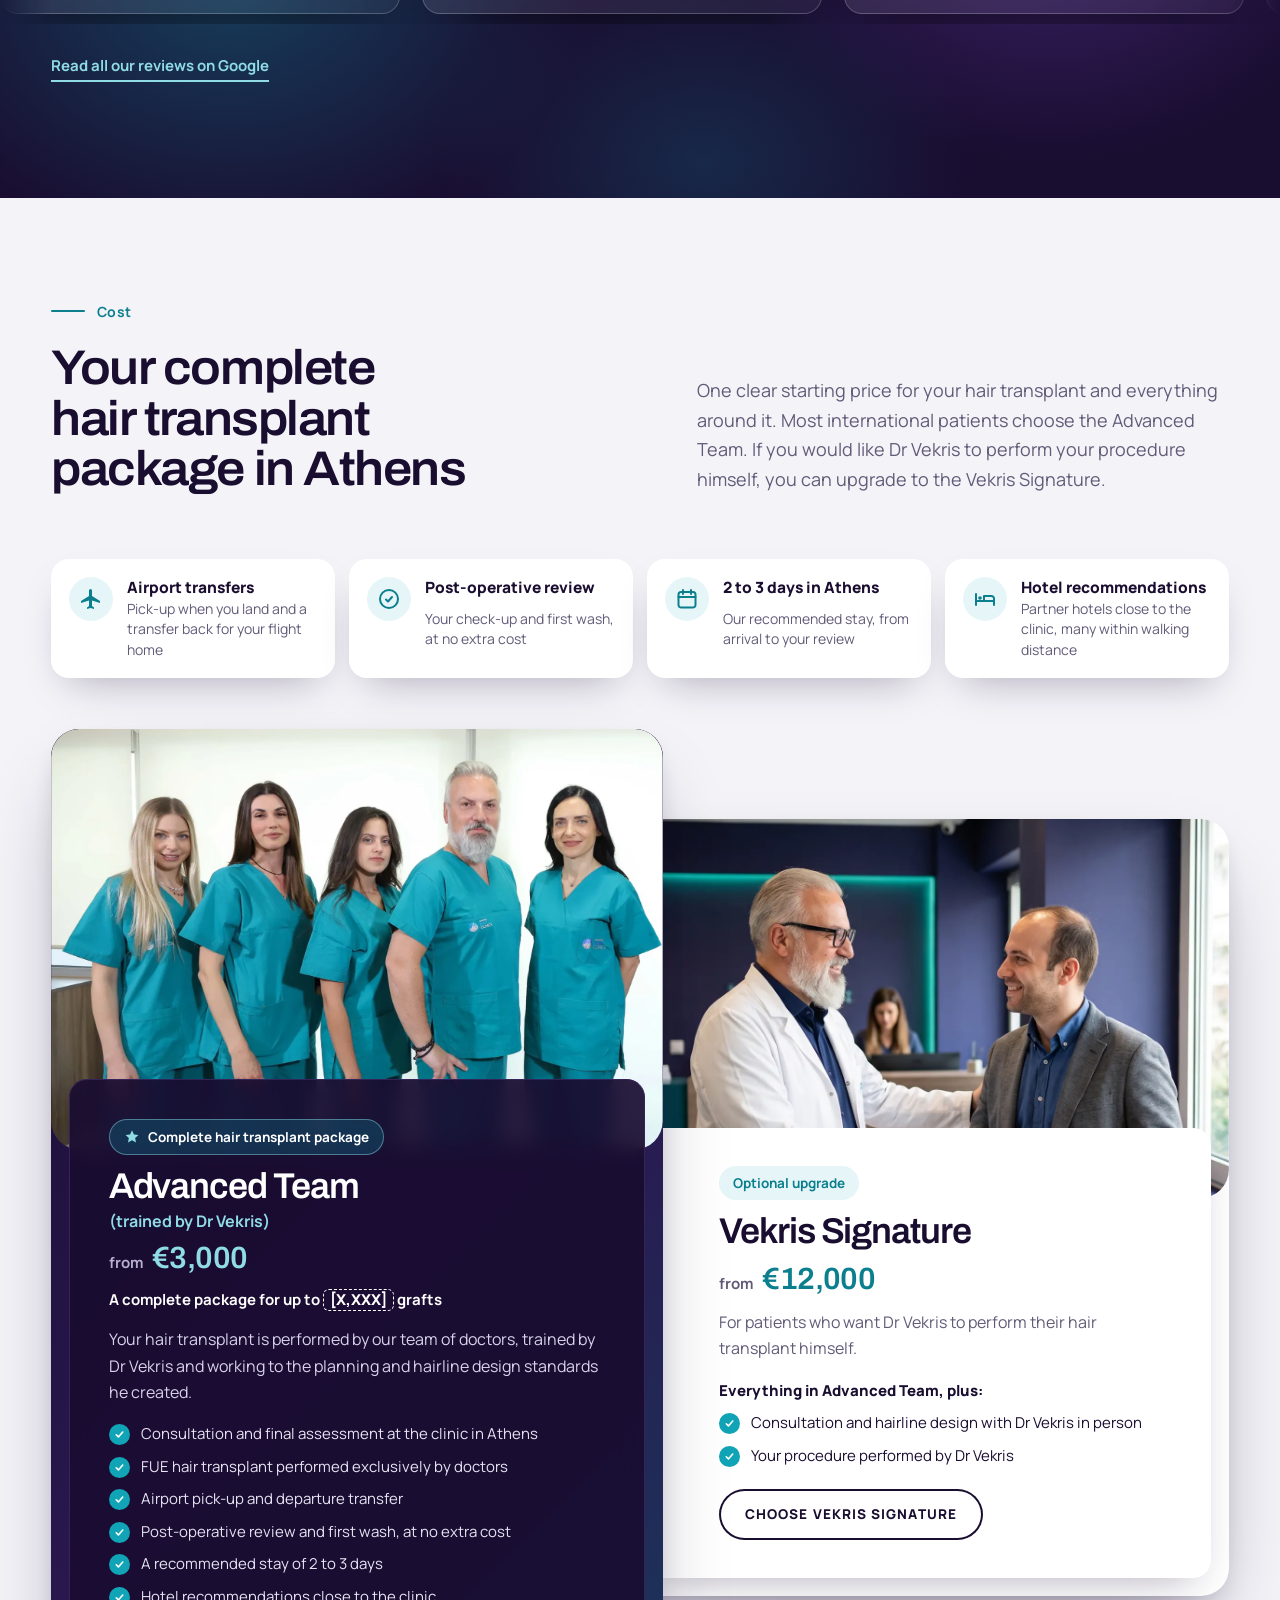
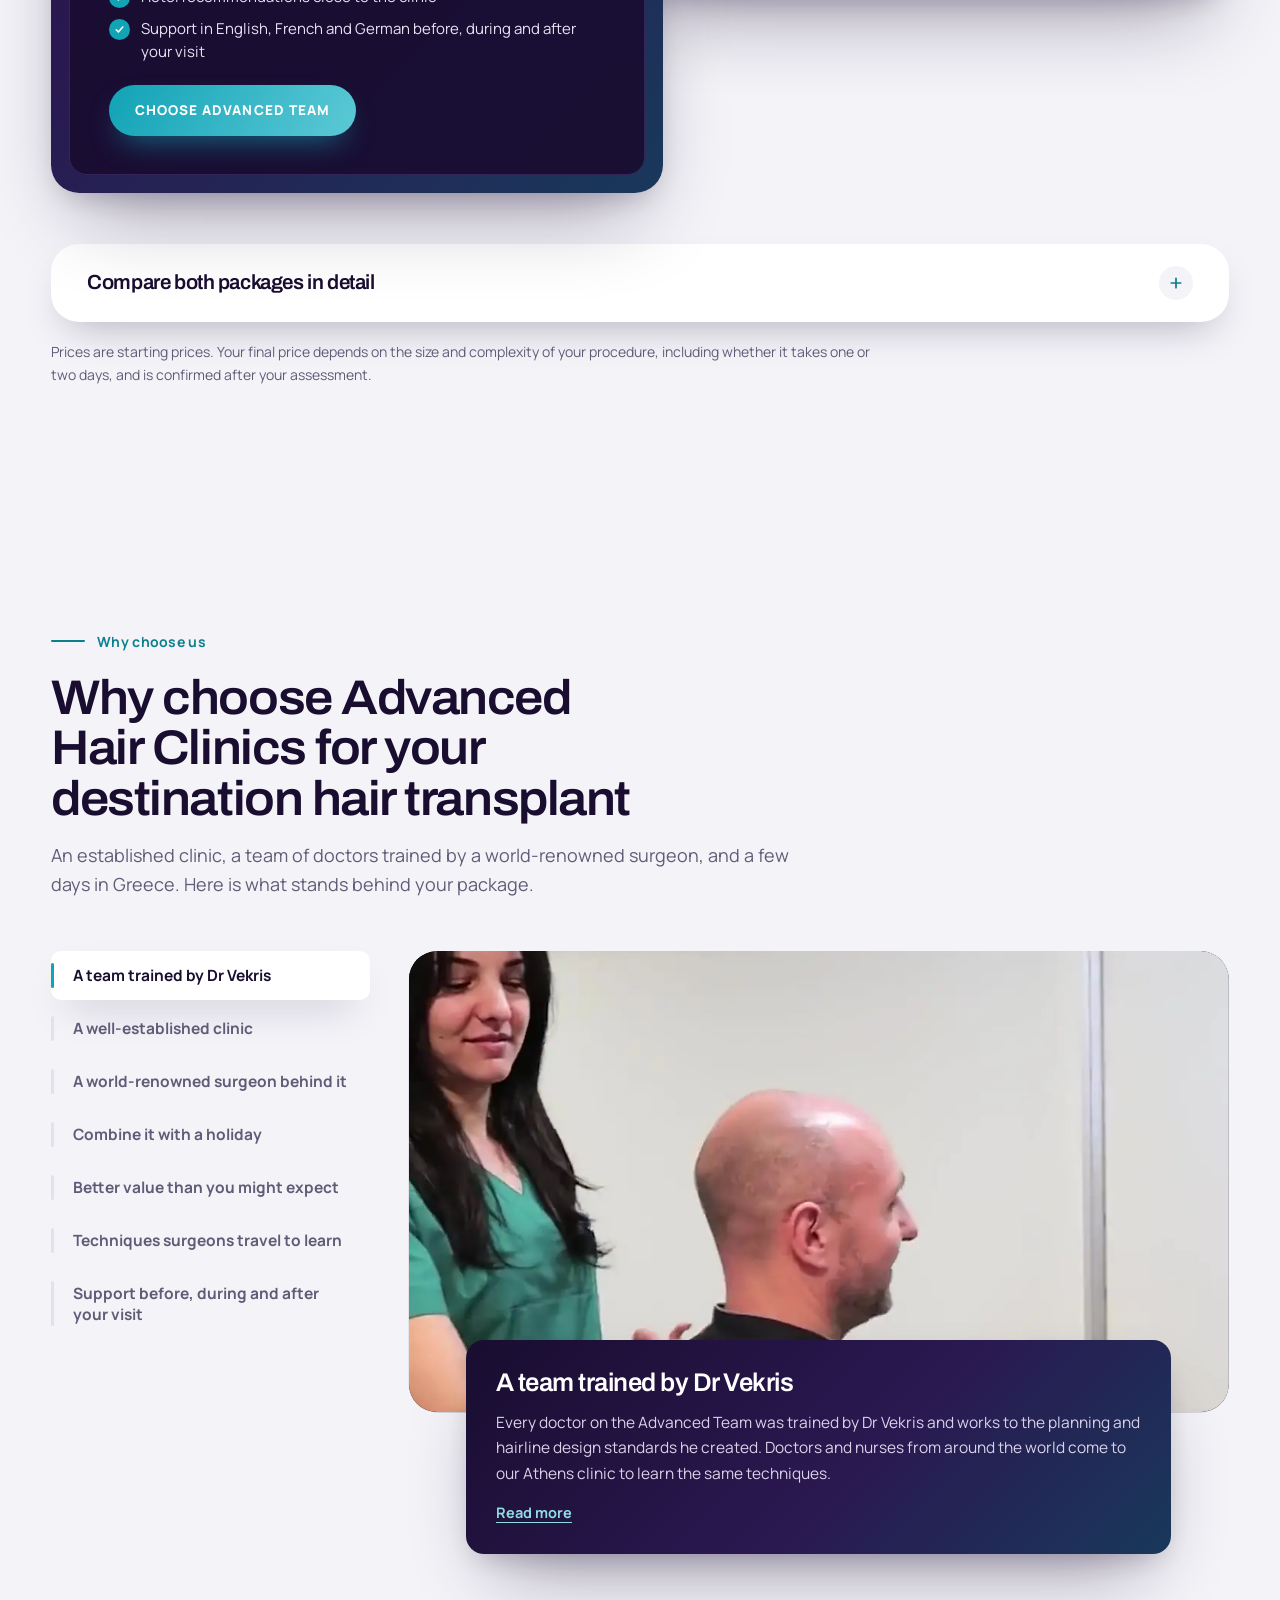
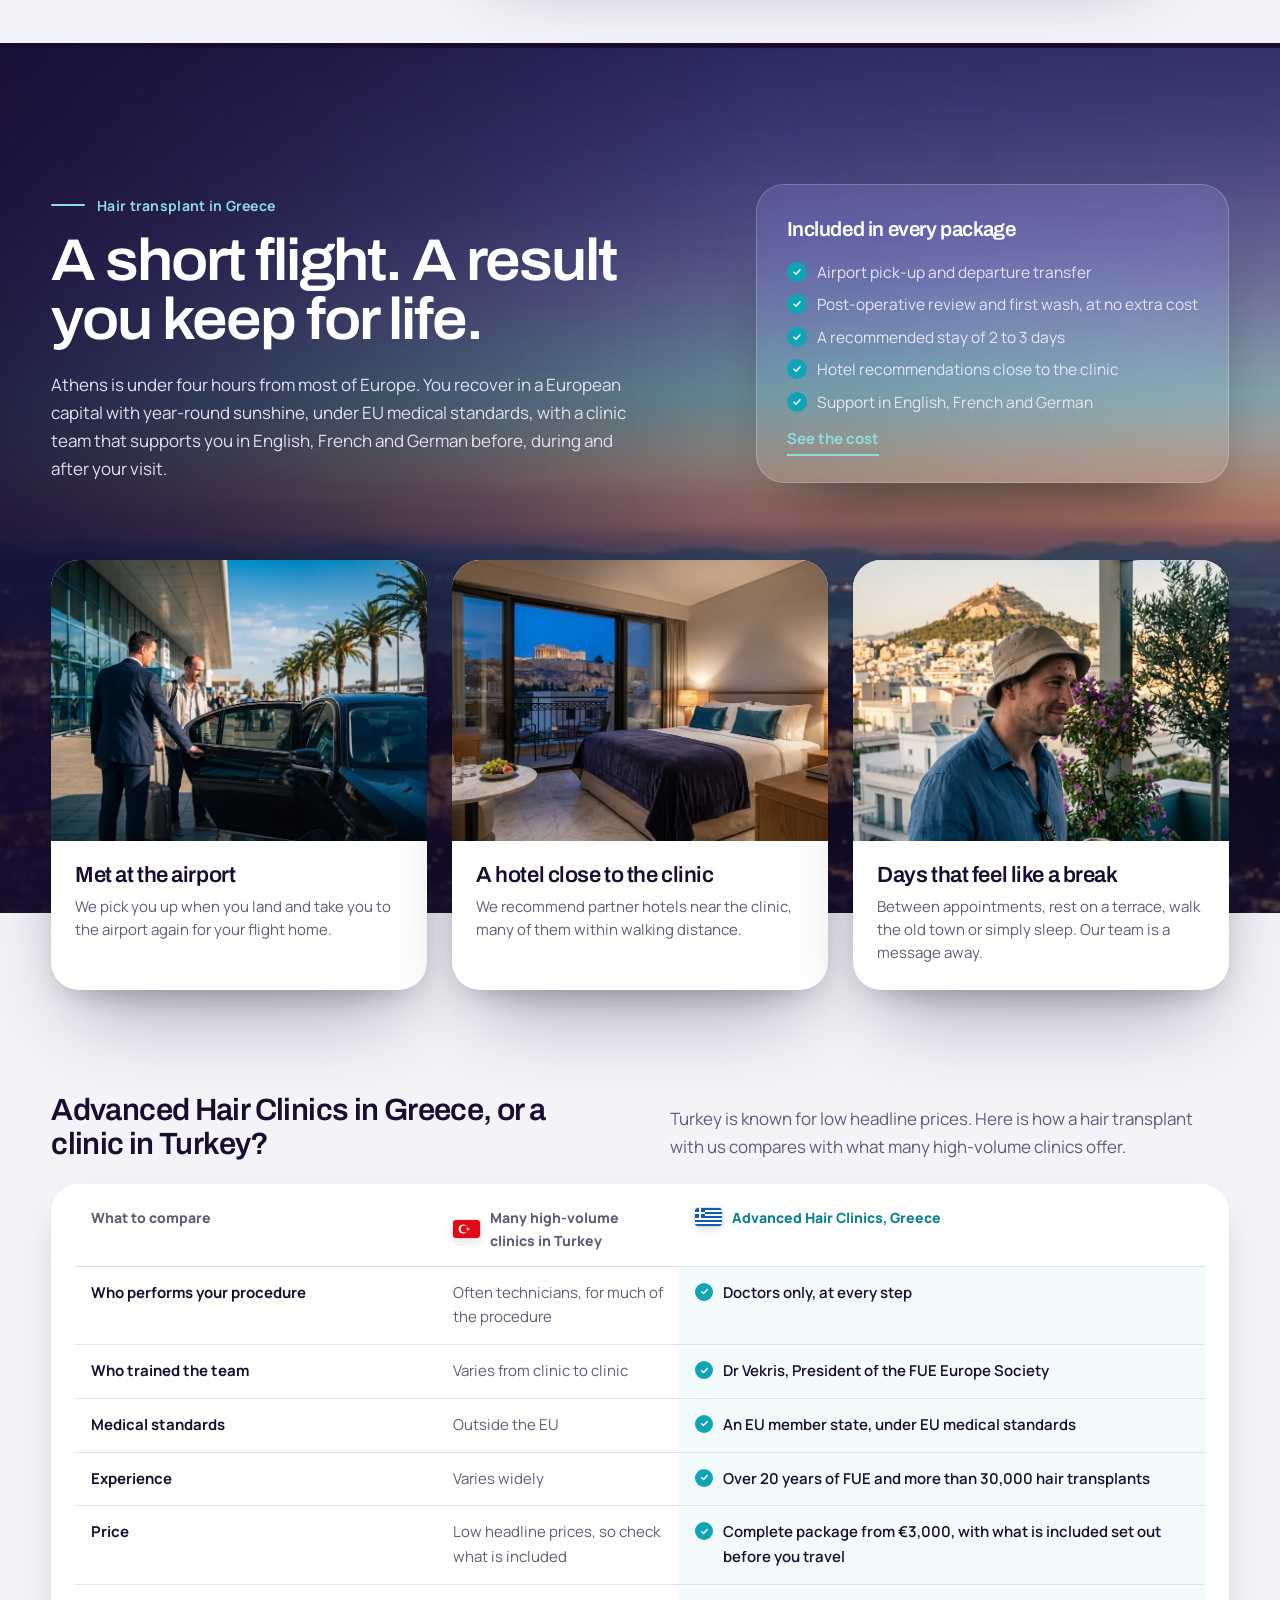
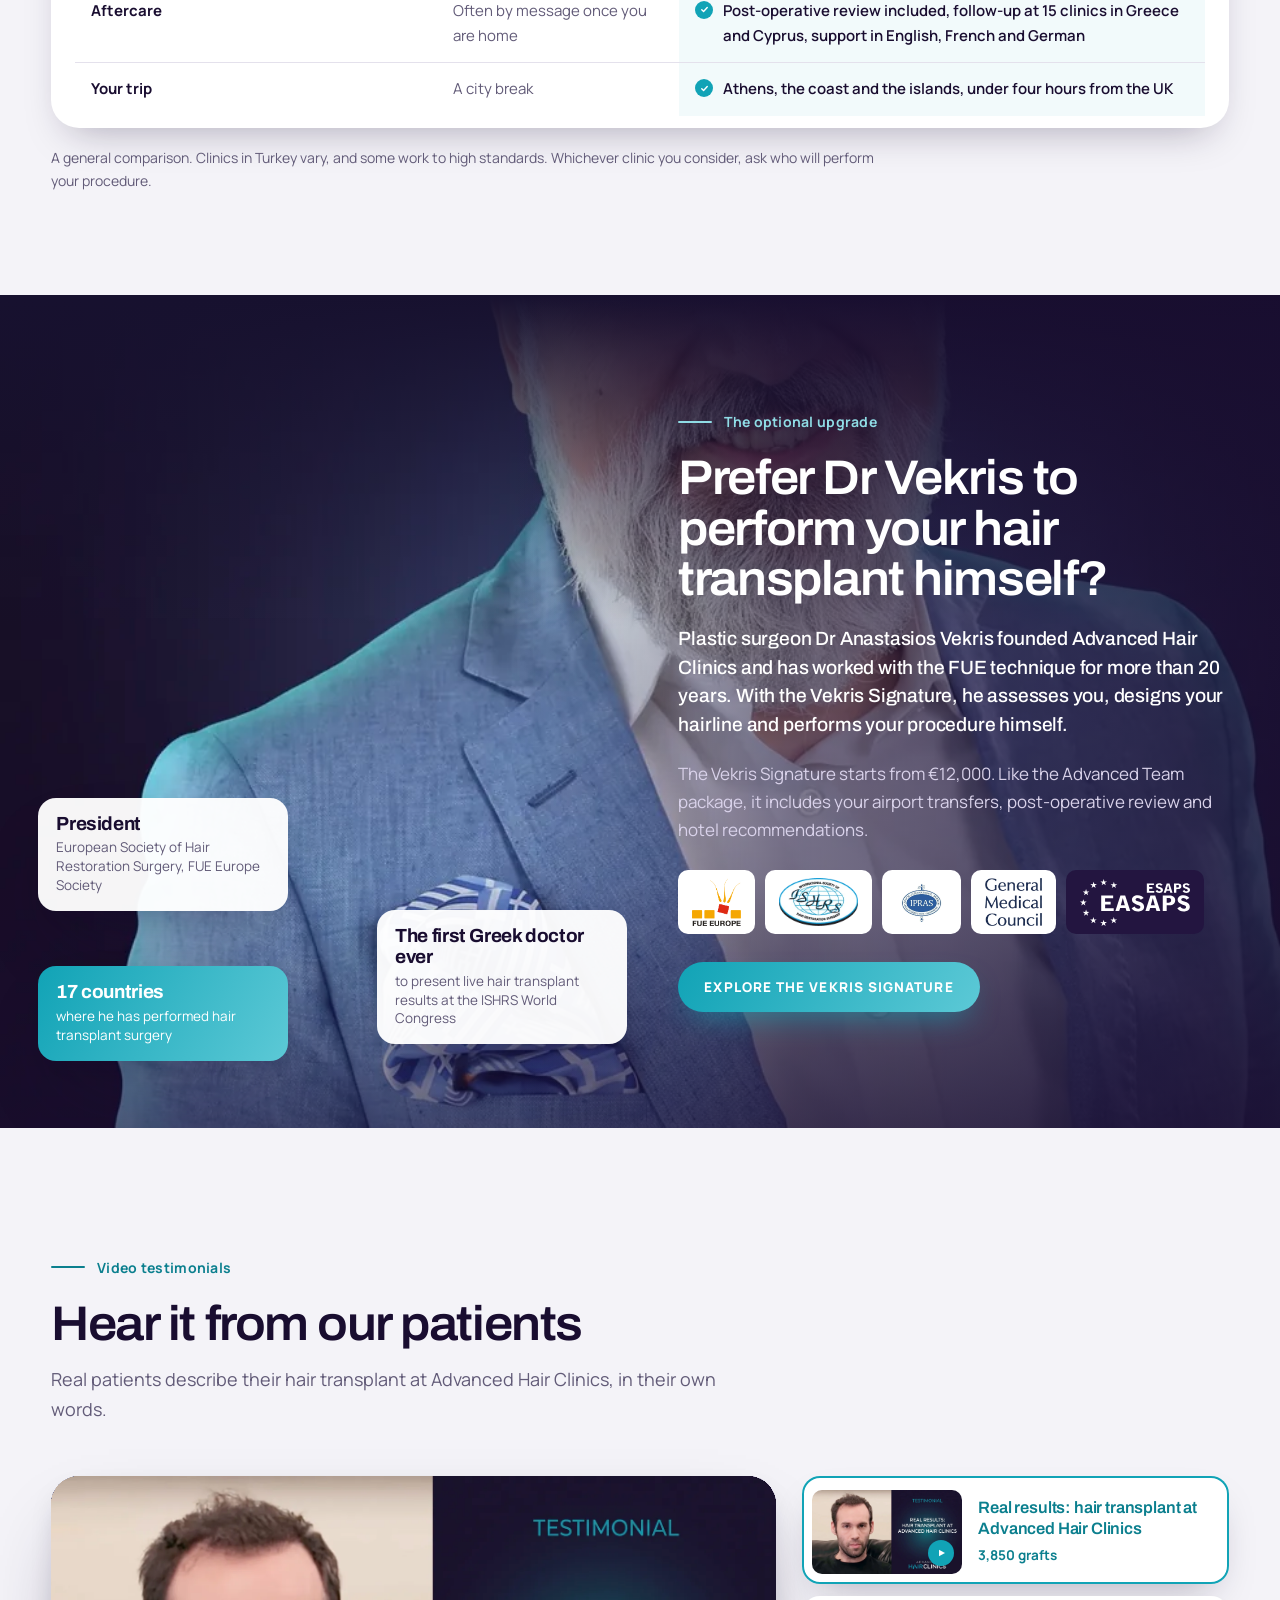
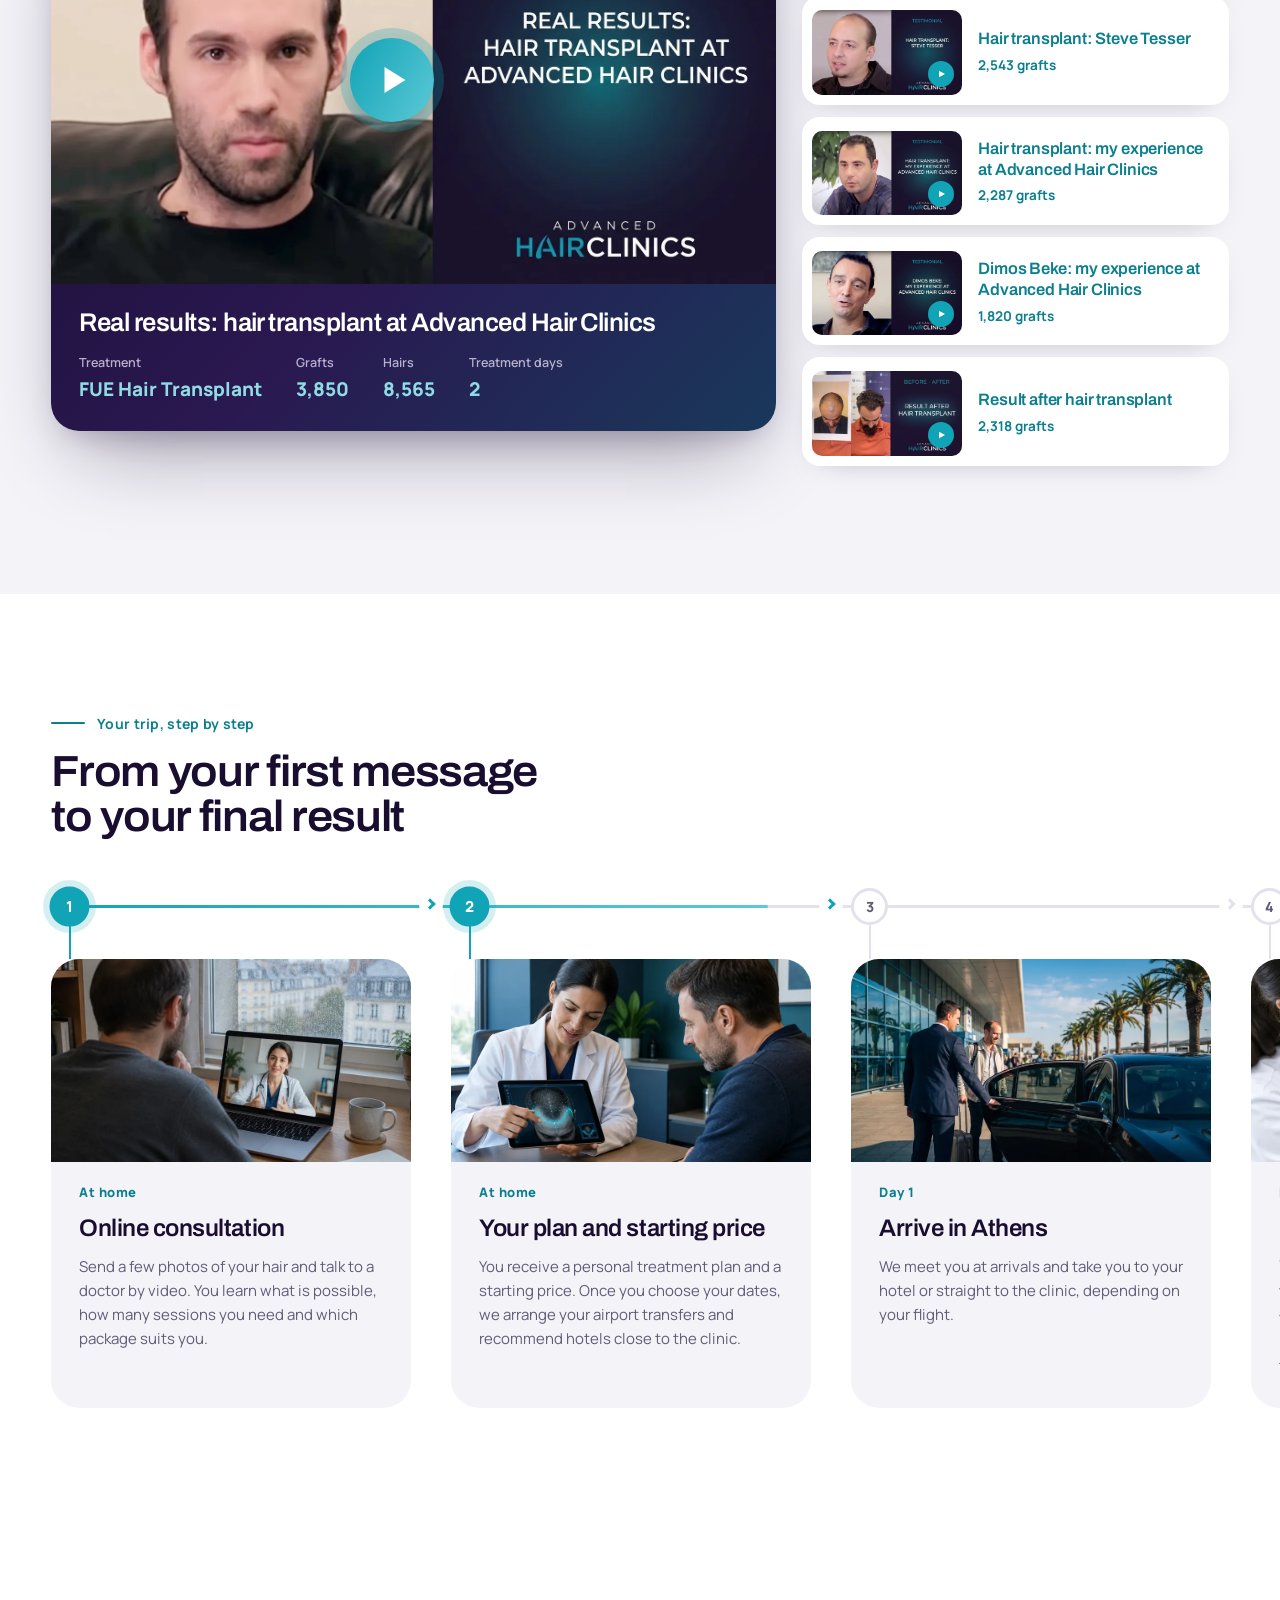
==== commit f868f779: "Fix the Greek flag in the Turkey comparison Co-Authored-By: Claude Opus 5.5 <noreply@anthropic.com> " ====
--- a/hair-transplant-greece/index.html
+++ b/hair-transplant-greece/index.html
@@ -409,7 +409,7 @@
     <div class="pk-table-wrap">
       <table class="pk-table vs-table">
         <caption class="sr-only">Advanced Hair Clinics in Greece compared with many high-volume clinics in Turkey</caption>
-        <thead><tr><th scope="col">What to compare</th><th scope="col"><span class="vs-head"><svg class="vs-flag" role="img" aria-label="Turkish flag" viewBox="0 0 30 20"><rect width="30" height="20" fill="#E30A17"/><circle cx="11.25" cy="10" r="5" fill="#fff"/><circle cx="12.5" cy="10" r="4" fill="#E30A17"/><polygon points="14.10,10.00 15.79,9.41 15.83,7.62 16.91,9.05 18.62,8.53 17.60,10.00 18.62,11.47 16.91,10.95 15.83,12.38 15.79,10.59" fill="#fff"/></svg>Many high-volume clinics in Turkey</span></th><th scope="col"><span class="vs-head"><svg class="vs-flag" role="img" aria-label="Greek flag" viewBox="0 0 27 18"><rect width="27" height="18" fill="#0D5EAF"/><path d="M0 3h27M0 7h27M10 11h17M0 15h27" stroke="#fff" stroke-width="2"/><path d="M5 0v10M0 5h10" stroke="#fff" stroke-width="2"/></svg>Advanced Hair Clinics, Greece</span></th></tr></thead>
+        <thead><tr><th scope="col">What to compare</th><th scope="col"><span class="vs-head"><svg class="vs-flag" role="img" aria-label="Turkish flag" viewBox="0 0 30 20"><rect width="30" height="20" fill="#E30A17"/><circle cx="11.25" cy="10" r="5" fill="#fff"/><circle cx="12.5" cy="10" r="4" fill="#E30A17"/><polygon points="14.10,10.00 15.79,9.41 15.83,7.62 16.91,9.05 18.62,8.53 17.60,10.00 18.62,11.47 16.91,10.95 15.83,12.38 15.79,10.59" fill="#fff"/></svg>Many high-volume clinics in Turkey</span></th><th scope="col"><span class="vs-head"><svg class="vs-flag" role="img" aria-label="Greek flag" viewBox="0 0 27 18"><rect width="27" height="18" fill="#0D5EAF"/><path d="M10 3h17M10 7h17M0 11h27M0 15h27" stroke="#fff" stroke-width="2"/><path d="M5 0v10M0 5h10" stroke="#fff" stroke-width="2"/></svg>Advanced Hair Clinics, Greece</span></th></tr></thead>
         <tbody>
           <tr><th scope="row">Who performs your procedure</th><td>Often technicians, for much of the procedure</td><td>Doctors only, at every step</td></tr>
           <tr><th scope="row">Who trained the team</th><td>Varies from clinic to clinic</td><td>Dr Vekris, President of the FUE Europe Society</td></tr>
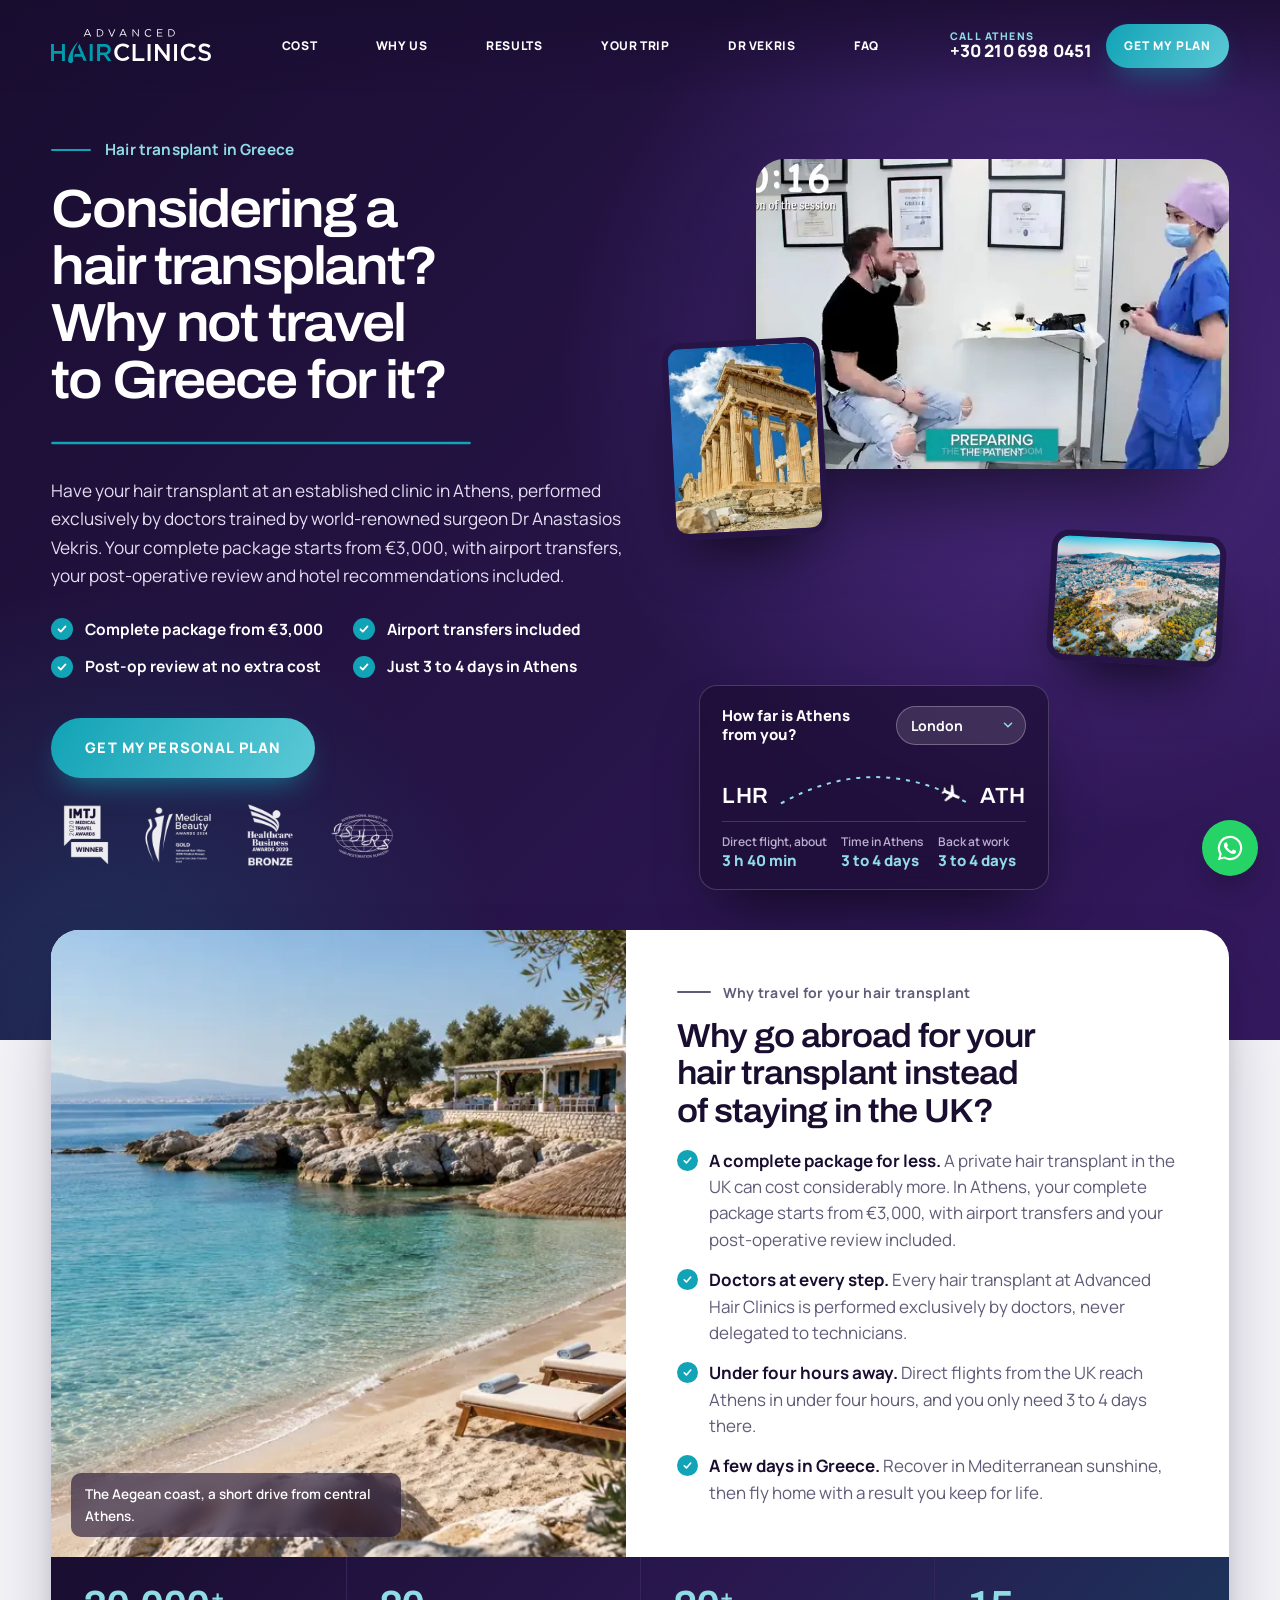
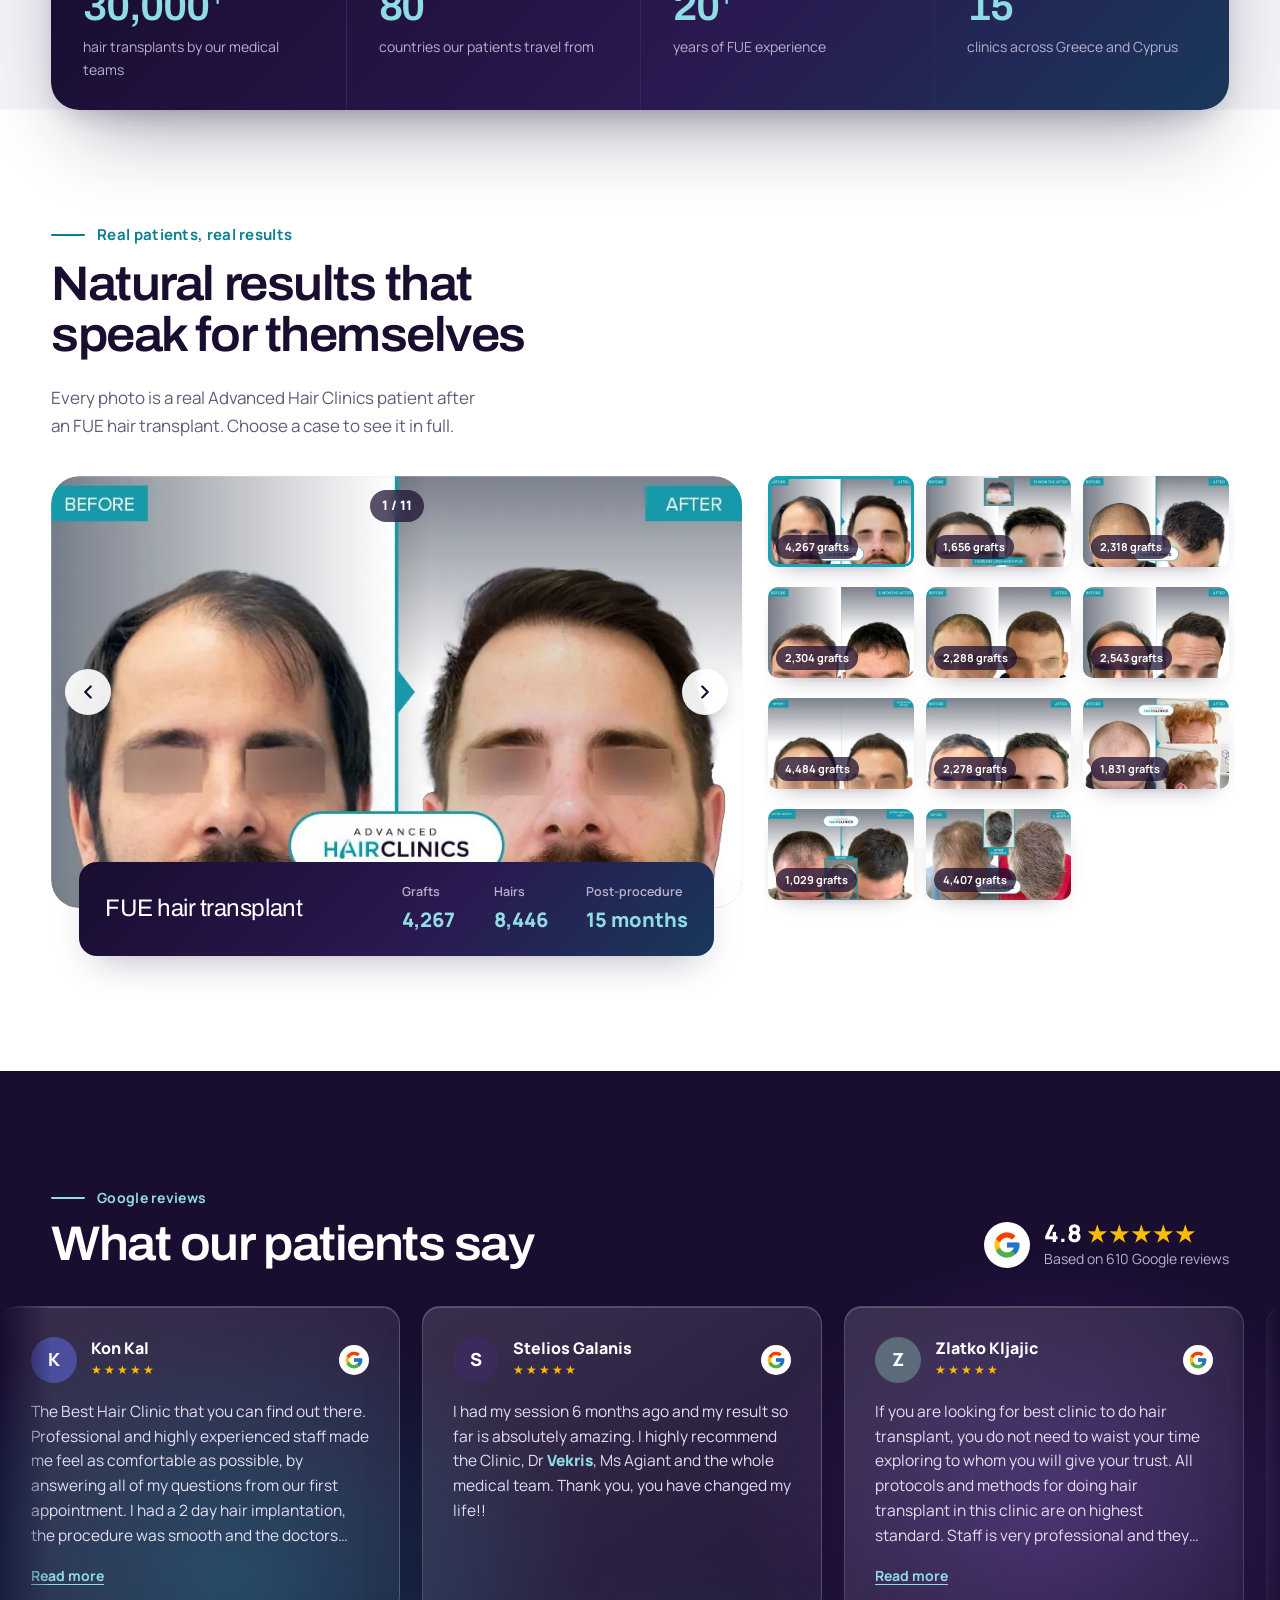
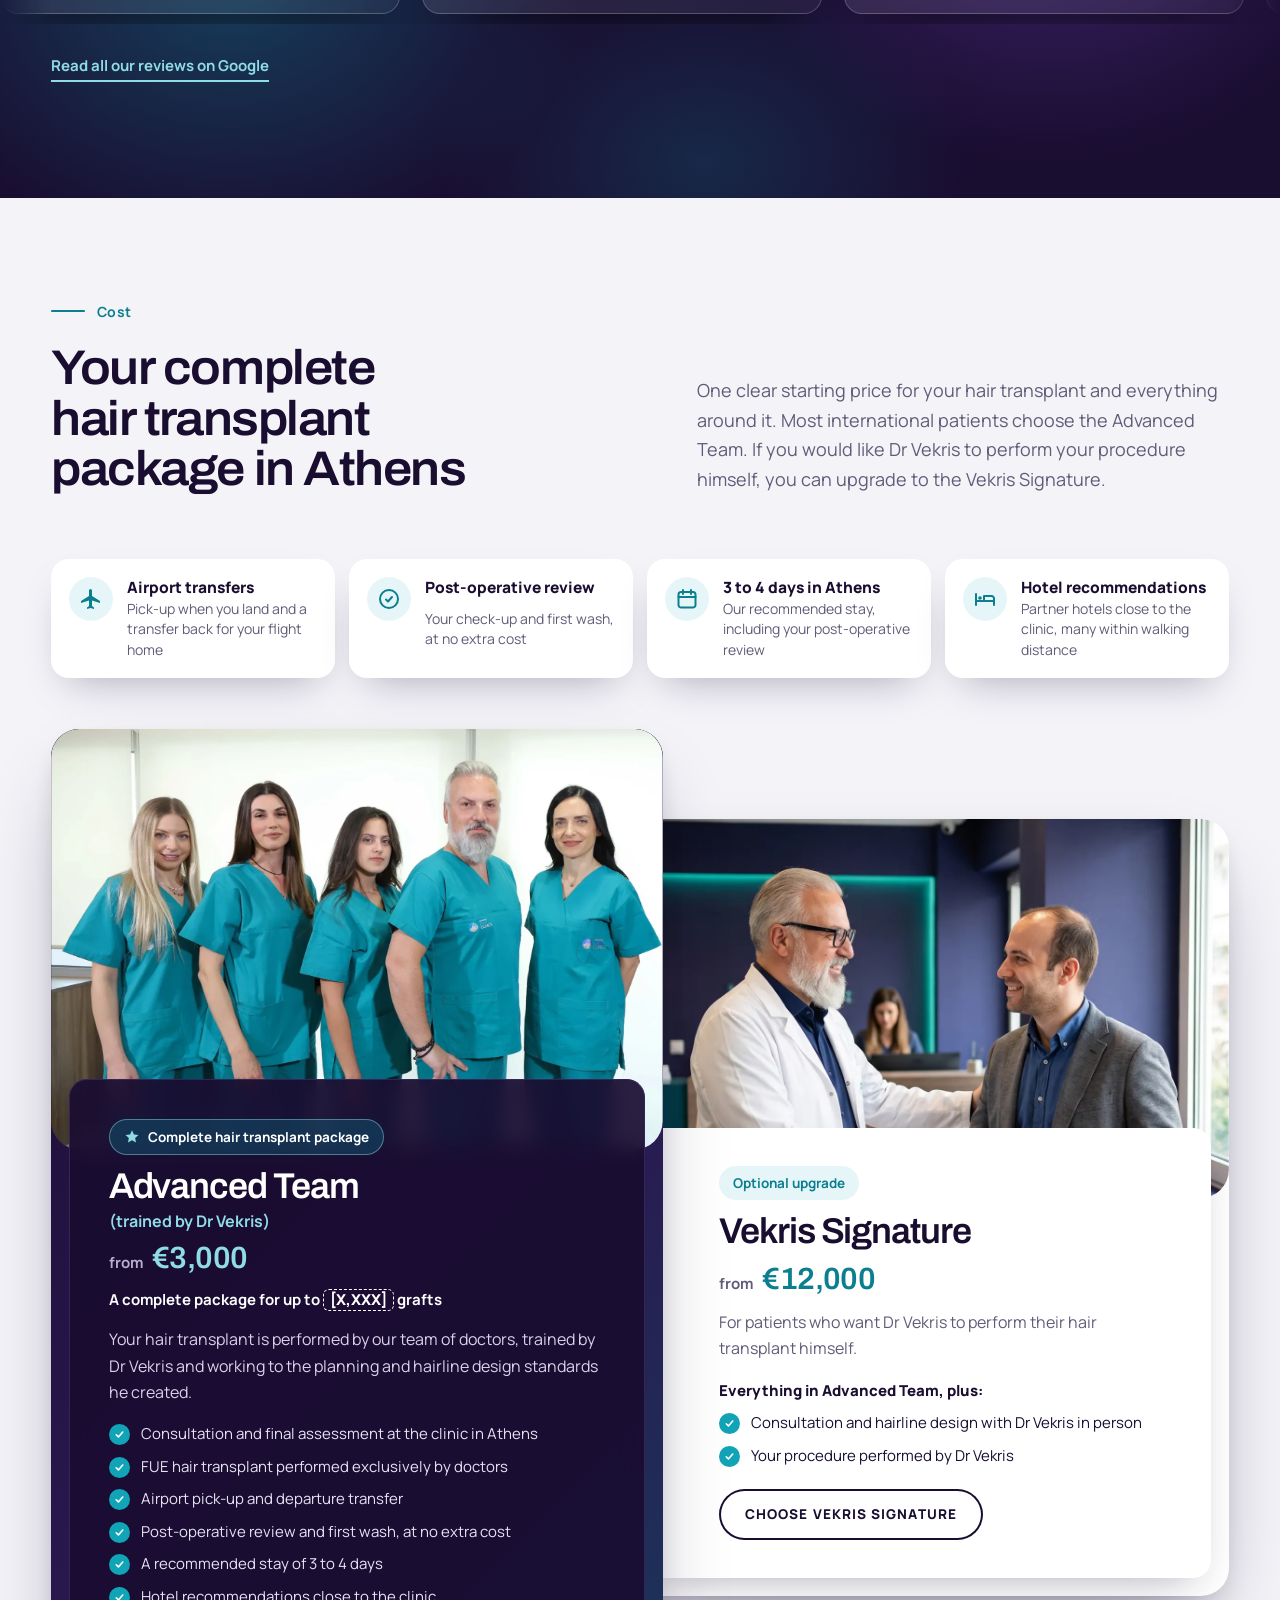
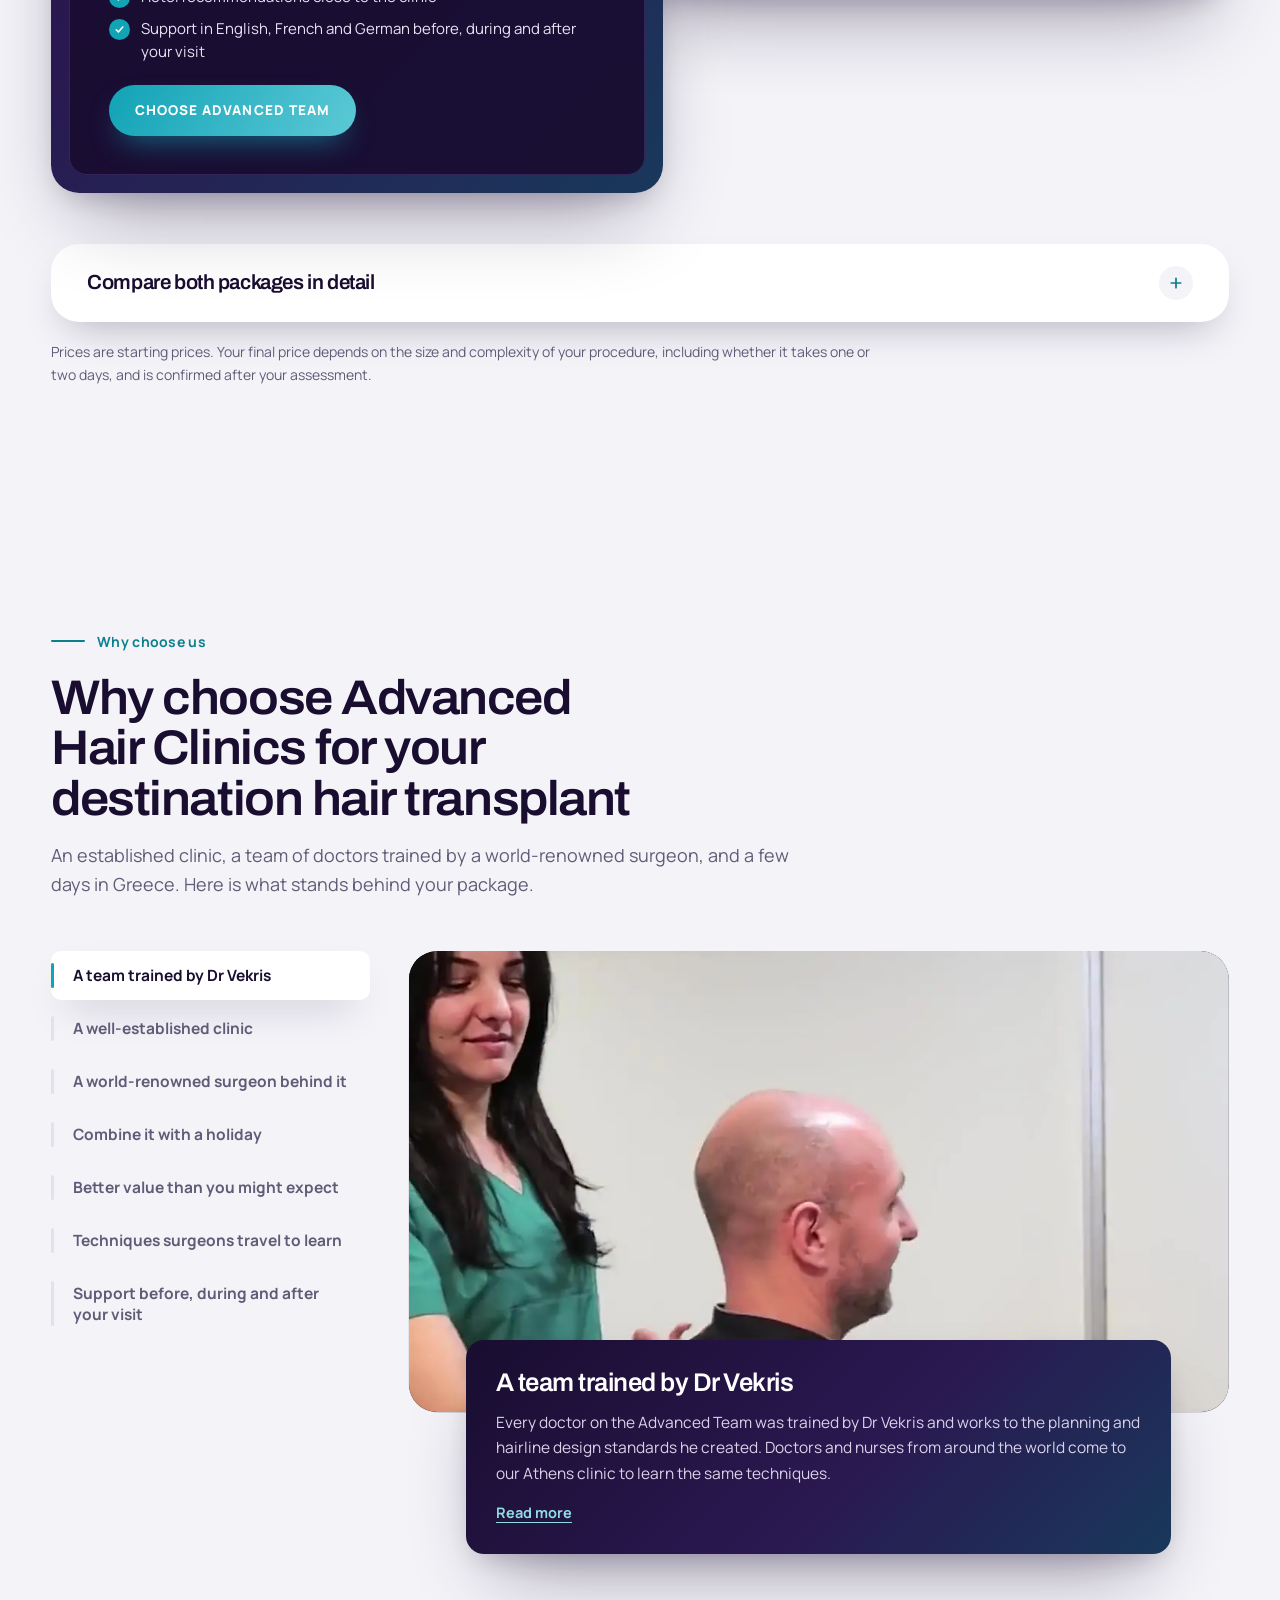
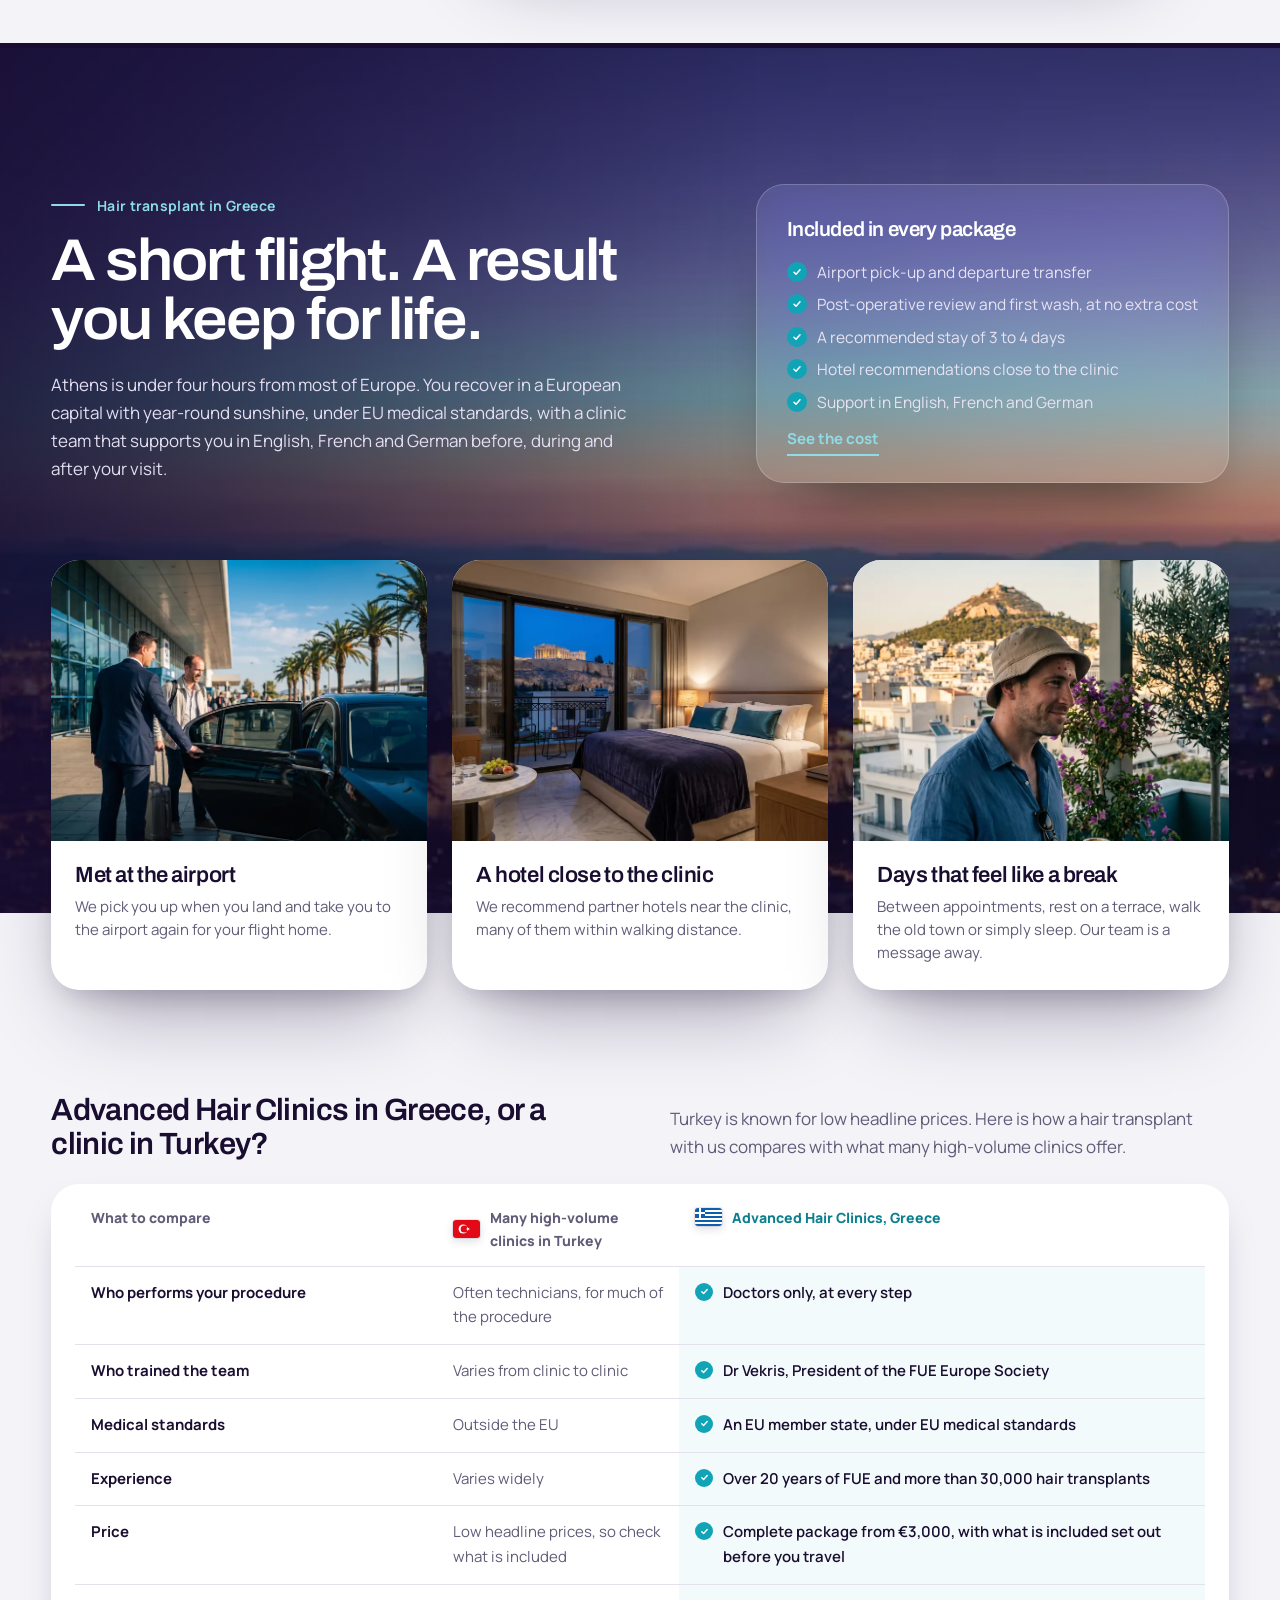
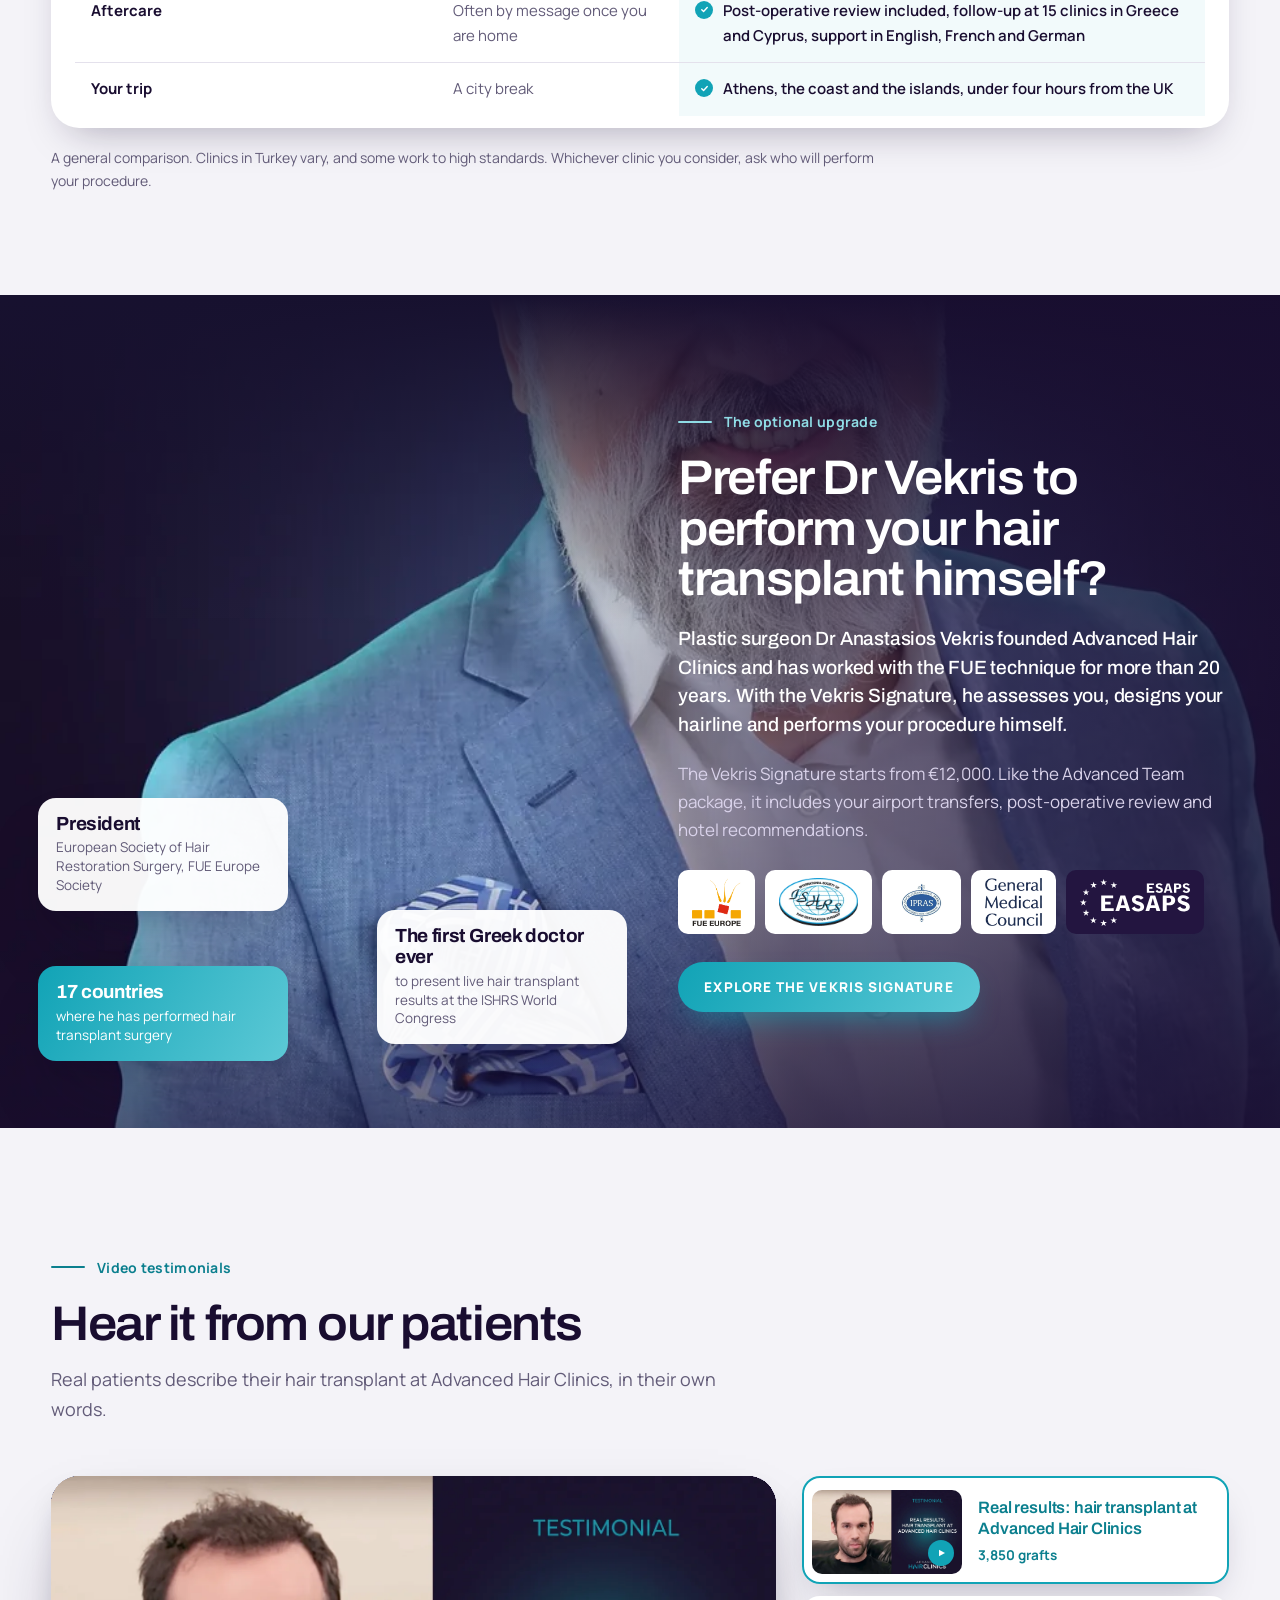
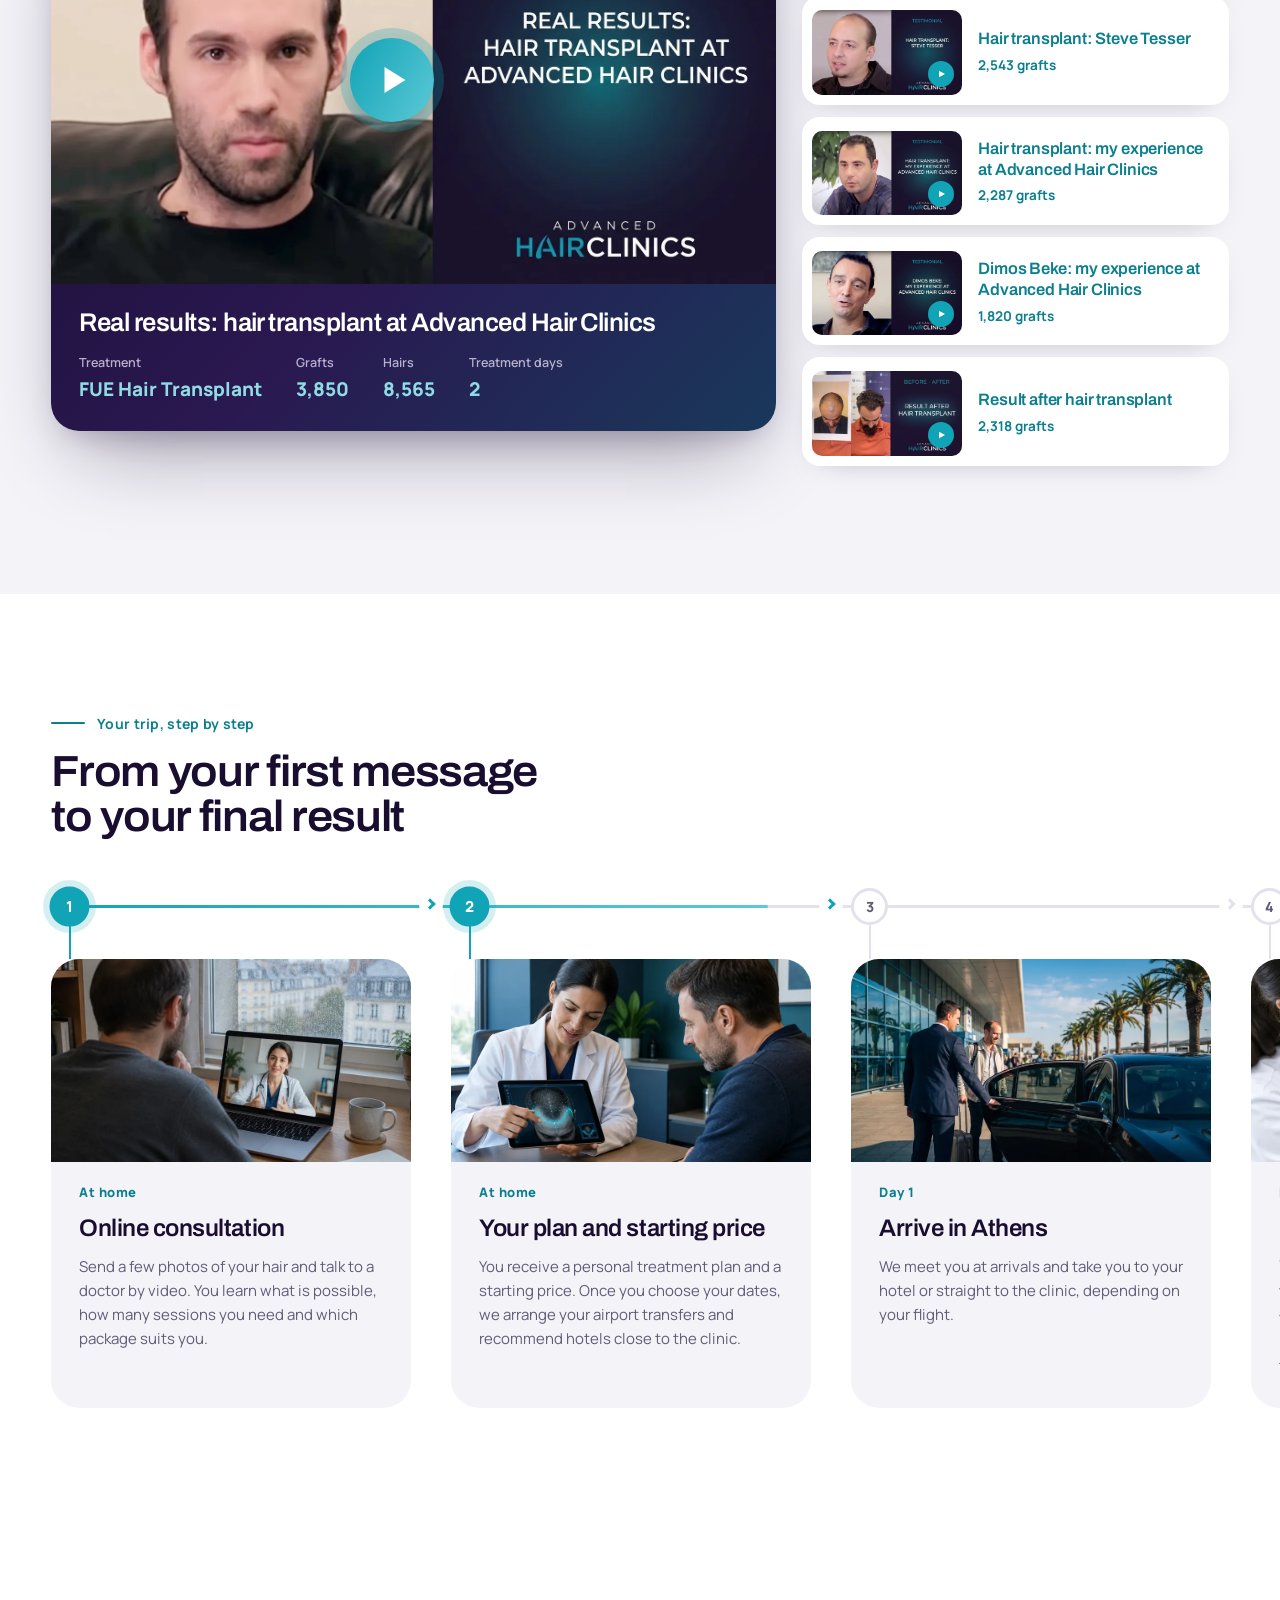
==== commit c127c5b2: "Change the recommended stay in Athens to 3 to 4 days Co-Authored-By: Claude Opus 5.5 <noreply@anthro" ====
--- a/hair-transplant-greece/index.html
+++ b/hair-transplant-greece/index.html
@@ -103,7 +103,7 @@
       <li>Complete package from €3,000</li>
       <li>Airport transfers included</li>
       <li>Post-op review at no extra cost</li>
-      <li>Just 2 to 3 days in Athens</li>
+      <li>Just 3 to 4 days in Athens</li>
     </ul>
     <div class="hero-cta">
       <a class="btn btn-teal btn-lg" href="#enquiry">Get my personal plan</a>
@@ -161,7 +161,7 @@
       </div>
       <dl class="flight-facts" aria-live="polite">
         <div><dt>Direct flight, about</dt><dd id="flight-time">3 h 40 min</dd></div>
-        <div><dt>Time in Athens</dt><dd>2 to 3 days</dd></div>
+        <div><dt>Time in Athens</dt><dd>3 to 4 days</dd></div>
         <div><dt>Back at work</dt><dd>3 to 4 days</dd></div>
       </dl>
     </aside>
@@ -185,7 +185,7 @@
       <ul class="wt-list">
         <li><strong>A complete package for less.</strong> A private hair transplant in the UK can cost considerably more. In Athens, your complete package starts from €3,000, with airport transfers and your post-operative review included.</li>
         <li><strong>Doctors at every step.</strong> Every hair transplant at Advanced Hair Clinics is performed exclusively by doctors, never delegated to technicians.</li>
-        <li><strong>Under four hours away.</strong> Direct flights from the UK reach Athens in under four hours, and you only need 2 to 3 days there.</li>
+        <li><strong>Under four hours away.</strong> Direct flights from the UK reach Athens in under four hours, and you only need 3 to 4 days there.</li>
         <li><strong>A few days in Greece.</strong> Recover in Mediterranean sunshine, then fly home with a result you keep for life.</li>
       </ul>
     </div>
@@ -269,7 +269,7 @@
   <ul class="pk-included" aria-label="Included in every package">
     <li><svg viewBox="0 0 24 24" aria-hidden="true"><path d="M21 16v-2l-8-5V3.5a1.5 1.5 0 0 0-3 0V9l-8 5v2l8-2.5V19l-2 1.5V22l3.5-1 3.5 1v-1.5L13 19v-5.5z"/></svg><strong>Airport transfers</strong><span>Pick-up when you land and a transfer back for your flight home</span></li>
     <li><svg viewBox="0 0 24 24" aria-hidden="true"><path d="M9 12.5l2 2 4-4.5" fill="none" stroke="currentColor" stroke-width="2" stroke-linecap="round" stroke-linejoin="round"/><circle cx="12" cy="12" r="9" fill="none" stroke="currentColor" stroke-width="2"/></svg><strong>Post-operative review</strong><span>Your check-up and first wash, at no extra cost</span></li>
-    <li><svg viewBox="0 0 24 24" aria-hidden="true"><rect x="3.5" y="5" width="17" height="15.5" rx="2.5" fill="none" stroke="currentColor" stroke-width="2"/><path d="M3.5 10h17M8 3v4M16 3v4" fill="none" stroke="currentColor" stroke-width="2" stroke-linecap="round"/></svg><strong>2 to 3 days in Athens</strong><span>Our recommended stay, from arrival to your review</span></li>
+    <li><svg viewBox="0 0 24 24" aria-hidden="true"><rect x="3.5" y="5" width="17" height="15.5" rx="2.5" fill="none" stroke="currentColor" stroke-width="2"/><path d="M3.5 10h17M8 3v4M16 3v4" fill="none" stroke="currentColor" stroke-width="2" stroke-linecap="round"/></svg><strong>3 to 4 days in Athens</strong><span>Our recommended stay, including your post-operative review</span></li>
     <li><svg viewBox="0 0 24 24" aria-hidden="true"><path d="M3 18V7M3 14h18v4M21 14v-2.5A2.5 2.5 0 0 0 18.5 9H11v5" fill="none" stroke="currentColor" stroke-width="2" stroke-linecap="round" stroke-linejoin="round"/><circle cx="7" cy="11" r="1.8" fill="currentColor"/></svg><strong>Hotel recommendations</strong><span>Partner hotels close to the clinic, many within walking distance</span></li>
   </ul>
 
@@ -289,7 +289,7 @@
           <li>FUE hair transplant performed exclusively by doctors</li>
           <li>Airport pick-up and departure transfer</li>
           <li>Post-operative review and first wash, at no extra cost</li>
-          <li>A recommended stay of 2 to 3 days</li>
+          <li>A recommended stay of 3 to 4 days</li>
           <li>Hotel recommendations close to the clinic</li>
           <li>Support in English, French and German before, during and after your visit</li>
         </ul>
@@ -329,7 +329,7 @@
           <tr><th scope="row">Hairline design</th><td>To Dr Vekris’ standards</td><td>By Dr Vekris</td></tr>
           <tr><th scope="row">Airport pick-up and departure transfer</th><td><span class="tick" aria-label="Included"></span></td><td><span class="tick" aria-label="Included"></span></td></tr>
           <tr><th scope="row">Post-operative review and first wash, at no extra cost</th><td><span class="tick" aria-label="Included"></span></td><td><span class="tick" aria-label="Included"></span></td></tr>
-          <tr><th scope="row">Recommended stay in Athens</th><td>2 to 3 days</td><td>2 to 3 days</td></tr>
+          <tr><th scope="row">Recommended stay in Athens</th><td>3 to 4 days</td><td>3 to 4 days</td></tr>
           <tr><th scope="row">Hotel recommendations close to the clinic</th><td><span class="tick" aria-label="Included"></span></td><td><span class="tick" aria-label="Included"></span></td></tr>
           <tr><th scope="row">Support in English, French and German</th><td><span class="tick" aria-label="Included"></span></td><td><span class="tick" aria-label="Included"></span></td></tr>
           <tr><th scope="row">Price</th><td>from €3,000, complete package for up to <span class="tbc">[X,XXX]</span> grafts</td><td>from €12,000</td></tr>
@@ -375,7 +375,7 @@
       <ul>
         <li>Airport pick-up and departure transfer</li>
         <li>Post-operative review and first wash, at no extra cost</li>
-        <li>A recommended stay of 2 to 3 days</li>
+        <li>A recommended stay of 3 to 4 days</li>
         <li>Hotel recommendations close to the clinic</li>
         <li>Support in English, French and German</li>
       </ul>
@@ -518,7 +518,7 @@
       </li>
       <li class="j-card">
         <img src="/assets/img/greece/recovery-terrace-sm.webp" alt="A patient relaxing in Athens before flying home" loading="lazy">
-        <span class="j-step">Day 3</span>
+        <span class="j-step">Day 3 or 4</span>
         <h3>Fly home</h3>
         <p>After your review you can normally fly home, following your doctor’s advice. Most patients are back at work within a few days.</p>
       </li>
@@ -554,7 +554,7 @@
       </details>
       <details>
         <summary>How long do I need to stay in Athens?</summary>
-        <p>Plan for two to three days. You arrive and have your consultation on day one, your procedure on day two, and your post-operative review and first wash on day three, after which you can normally fly home. Your exact schedule depends on your treatment plan.</p>
+        <p>Plan for three to four days. You arrive and have your consultation on day one, your procedure on day two, and your post-operative review and first wash on day three. You can normally fly home on day three or four. Your exact schedule depends on your treatment plan.</p>
       </details>
       <details>
         <summary>Can I have a consultation before I travel?</summary>
@@ -570,7 +570,7 @@
       </details>
       <details>
         <summary>Is it painful, and when can I fly home?</summary>
-        <p>The procedure is done under local anaesthesia and most patients only feel a slight pulling in the donor area for a day or two. You can normally fly home after your post-operative review on day three, following your doctor’s advice.</p>
+        <p>The procedure is done under local anaesthesia and most patients only feel a slight pulling in the donor area for a day or two. You can normally fly home on day three or four, after your post-operative review and following your doctor’s advice.</p>
       </details>
       <details>
         <summary>When will I see my result?</summary>
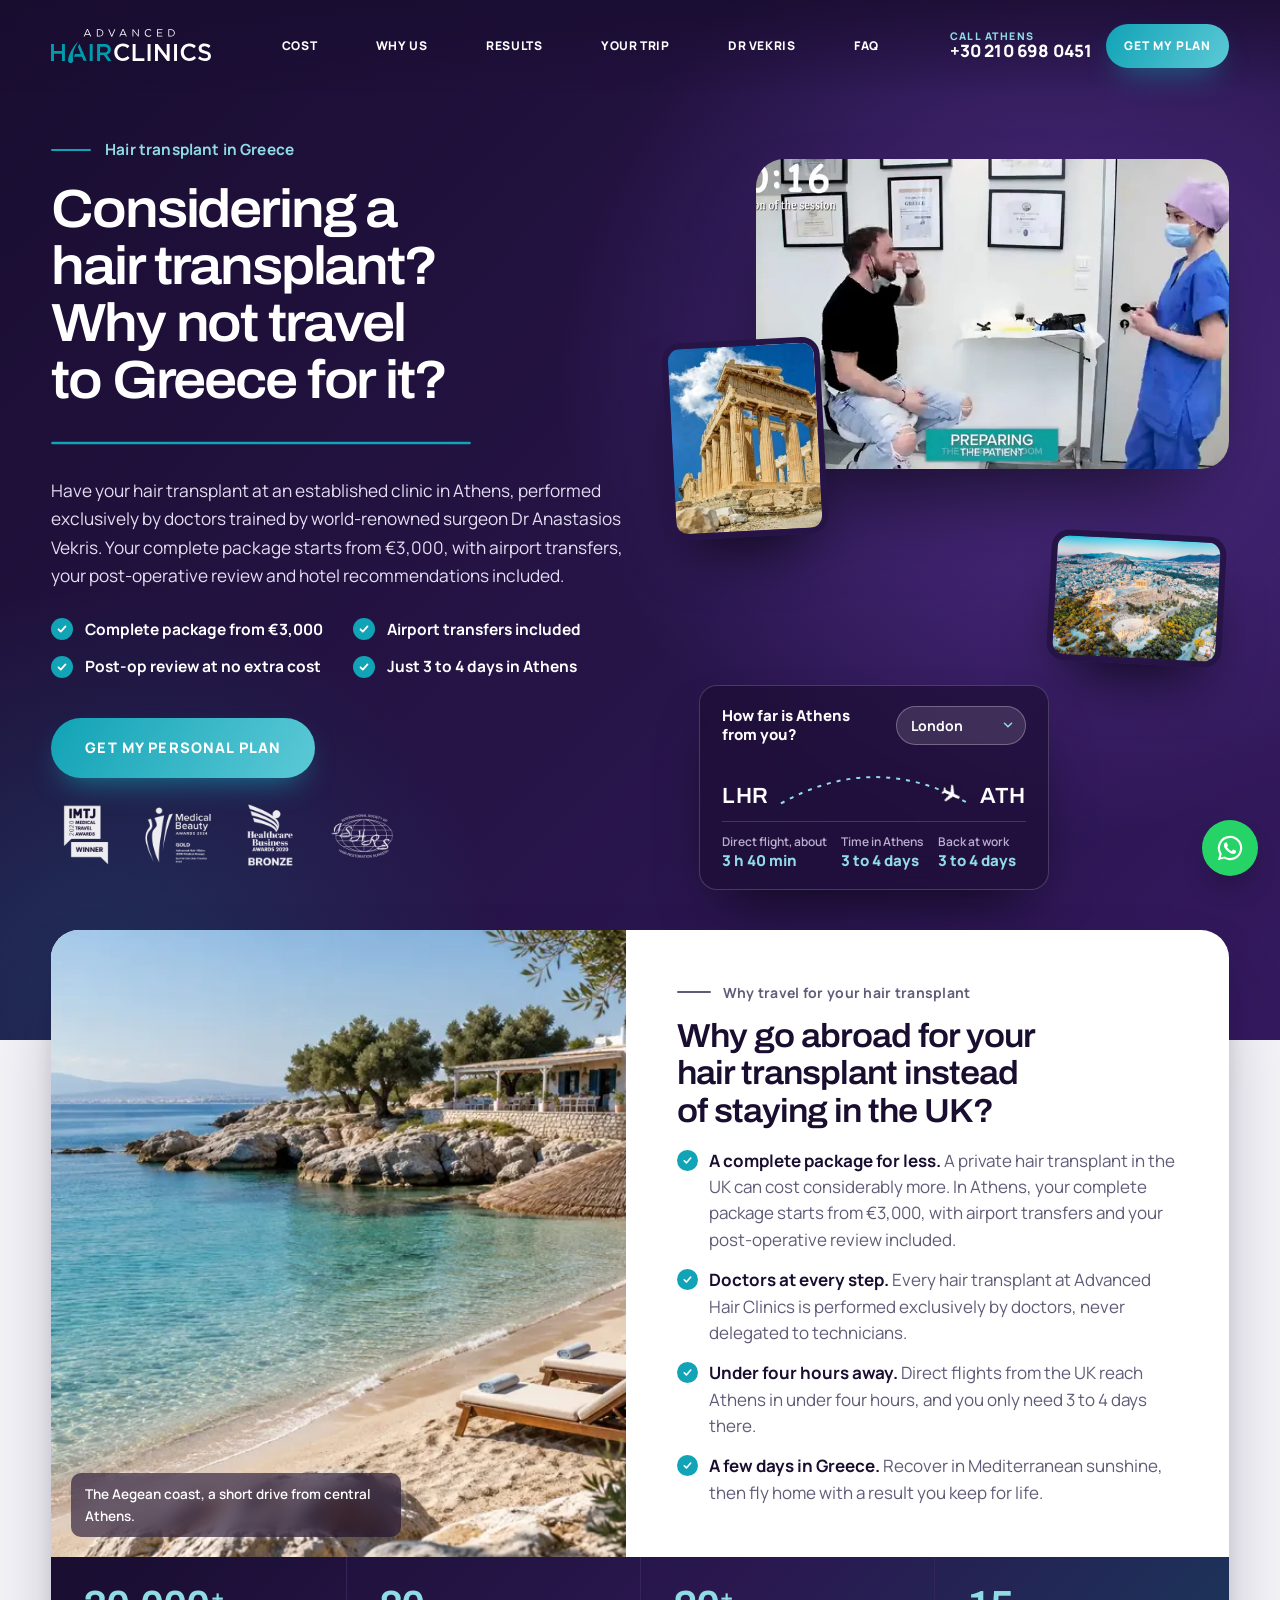
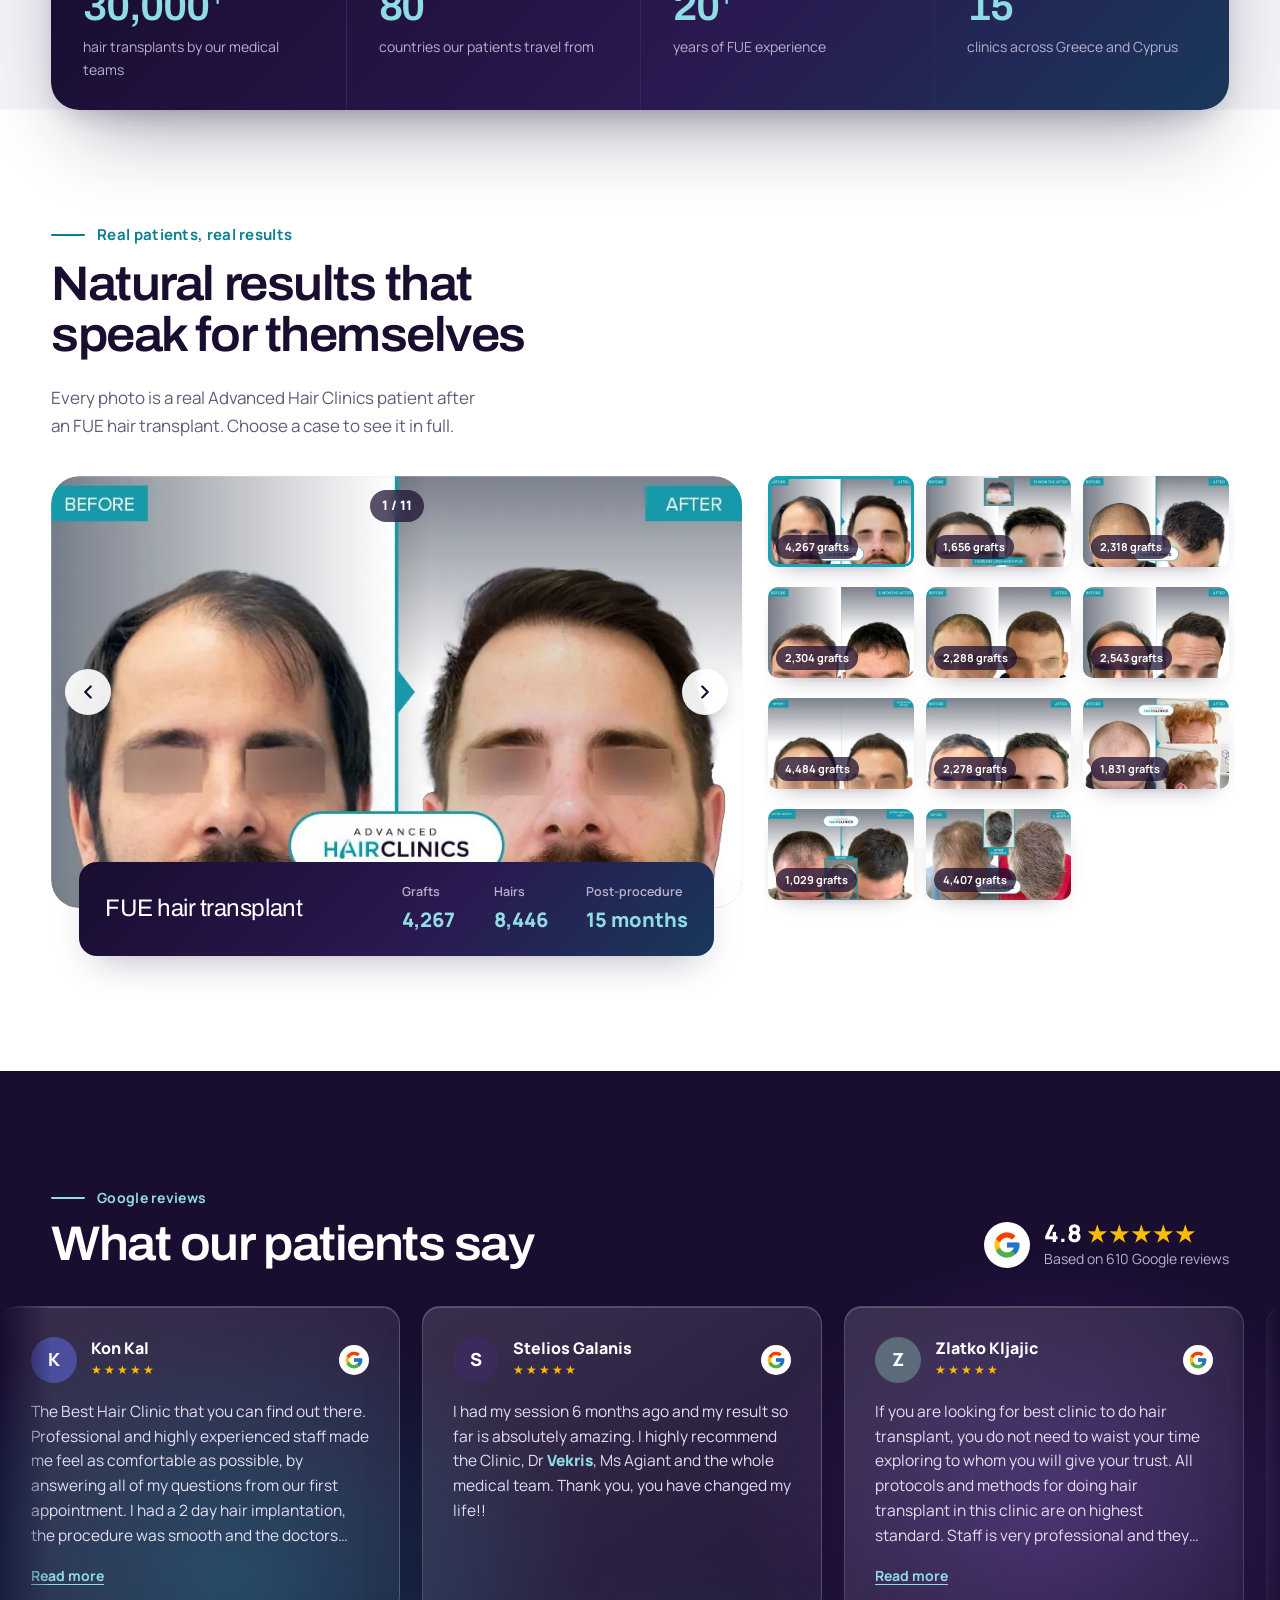
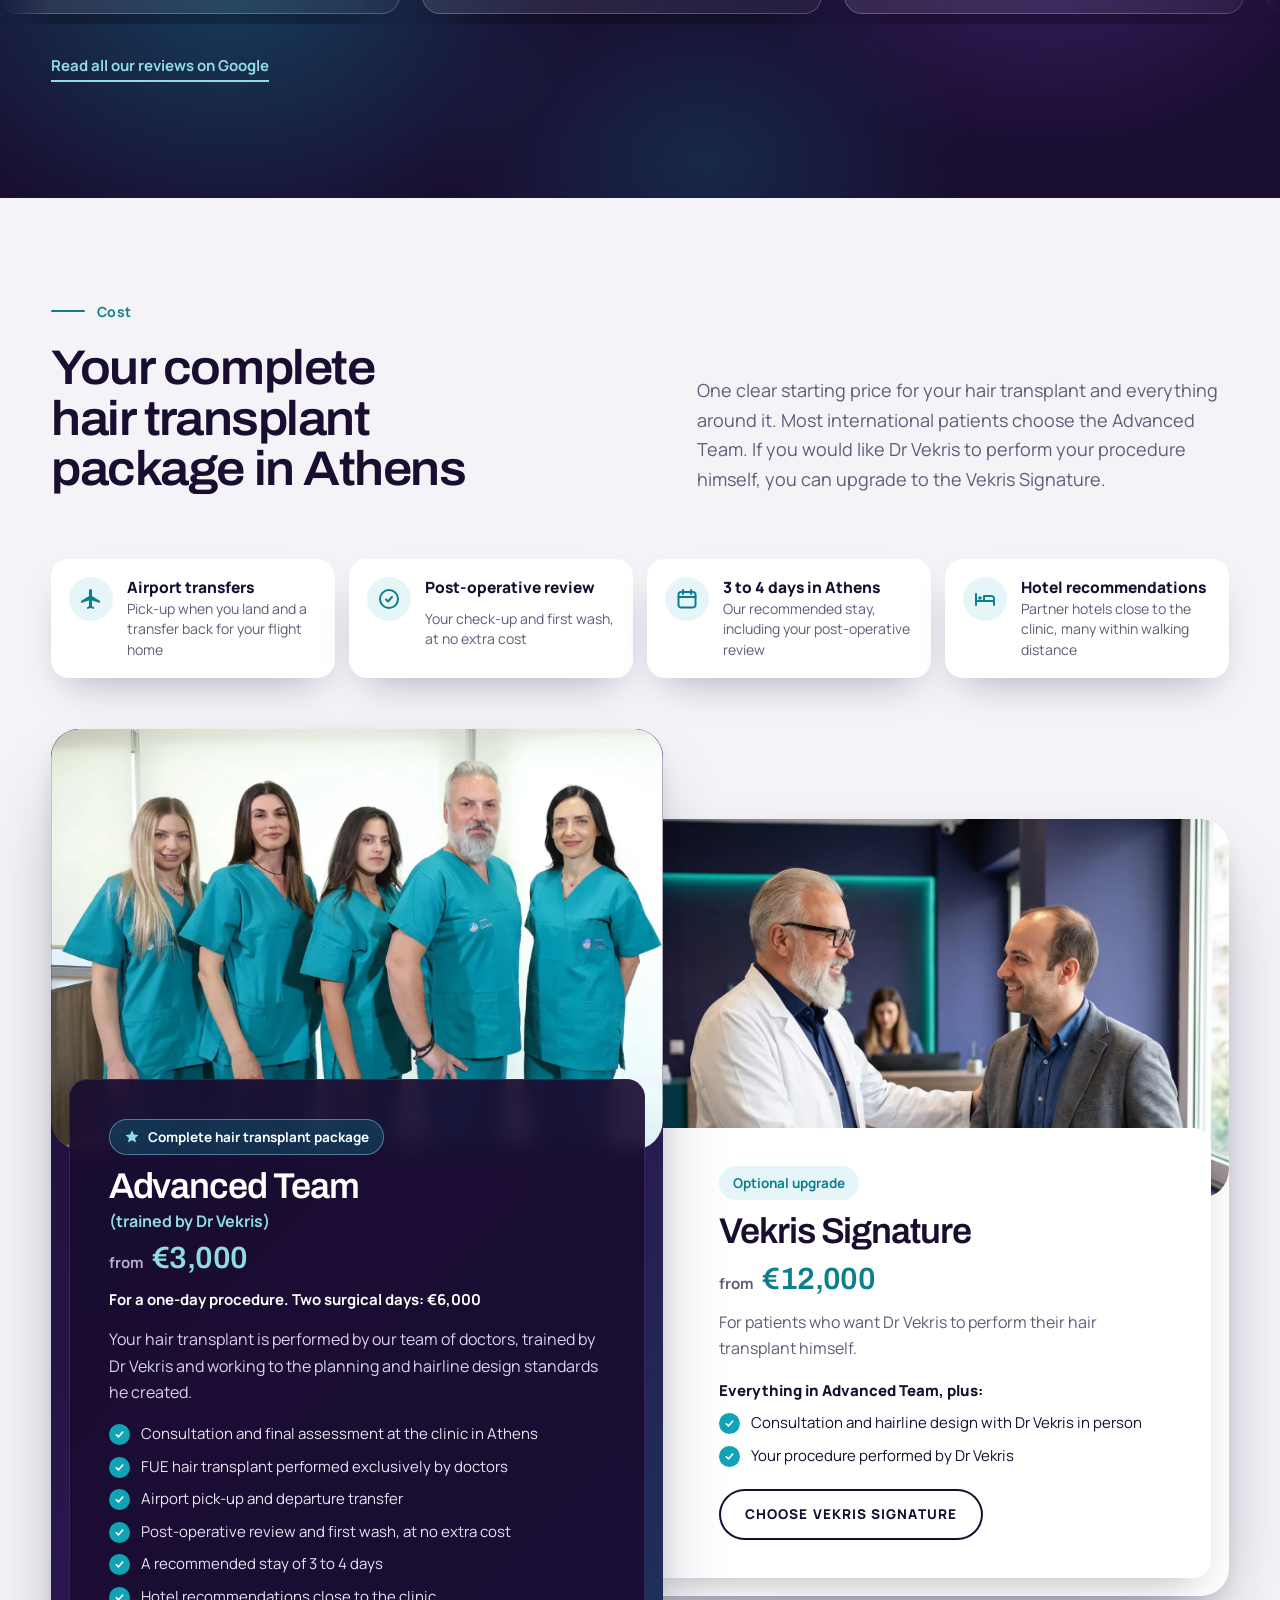
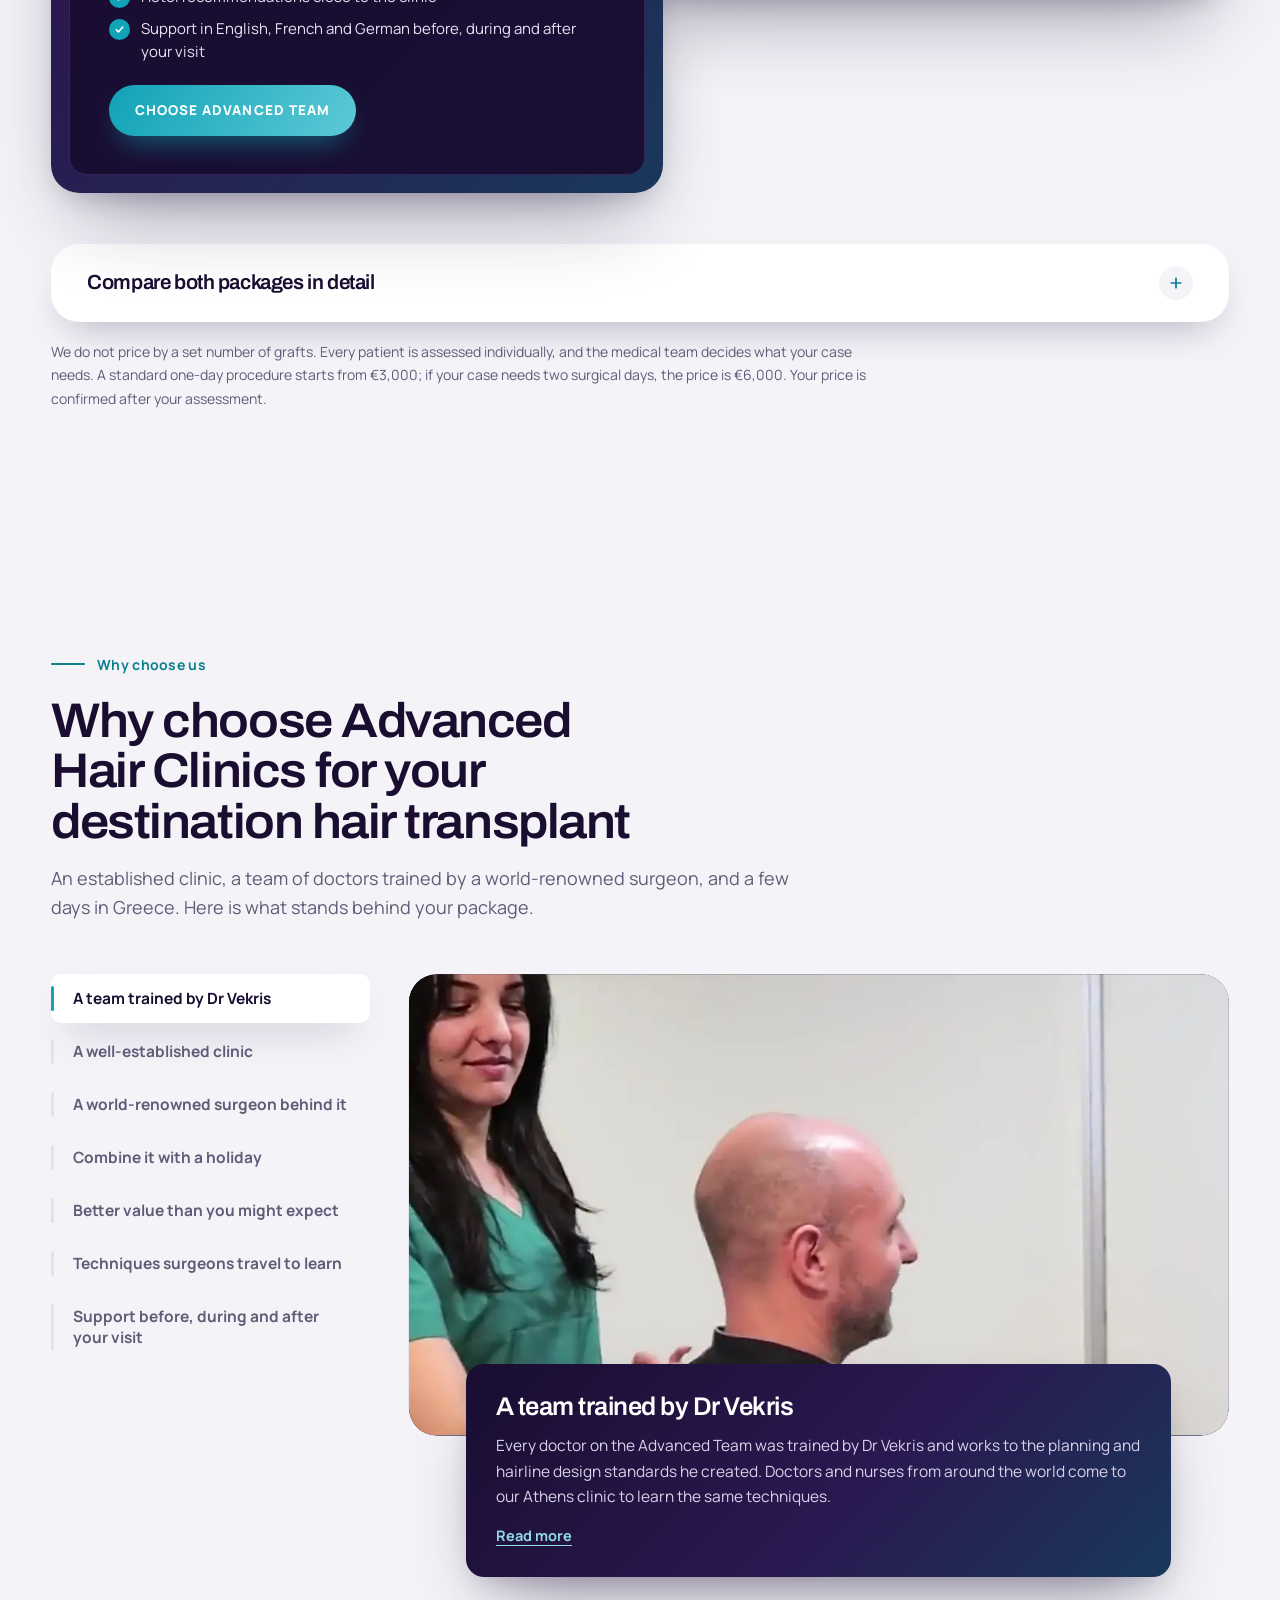
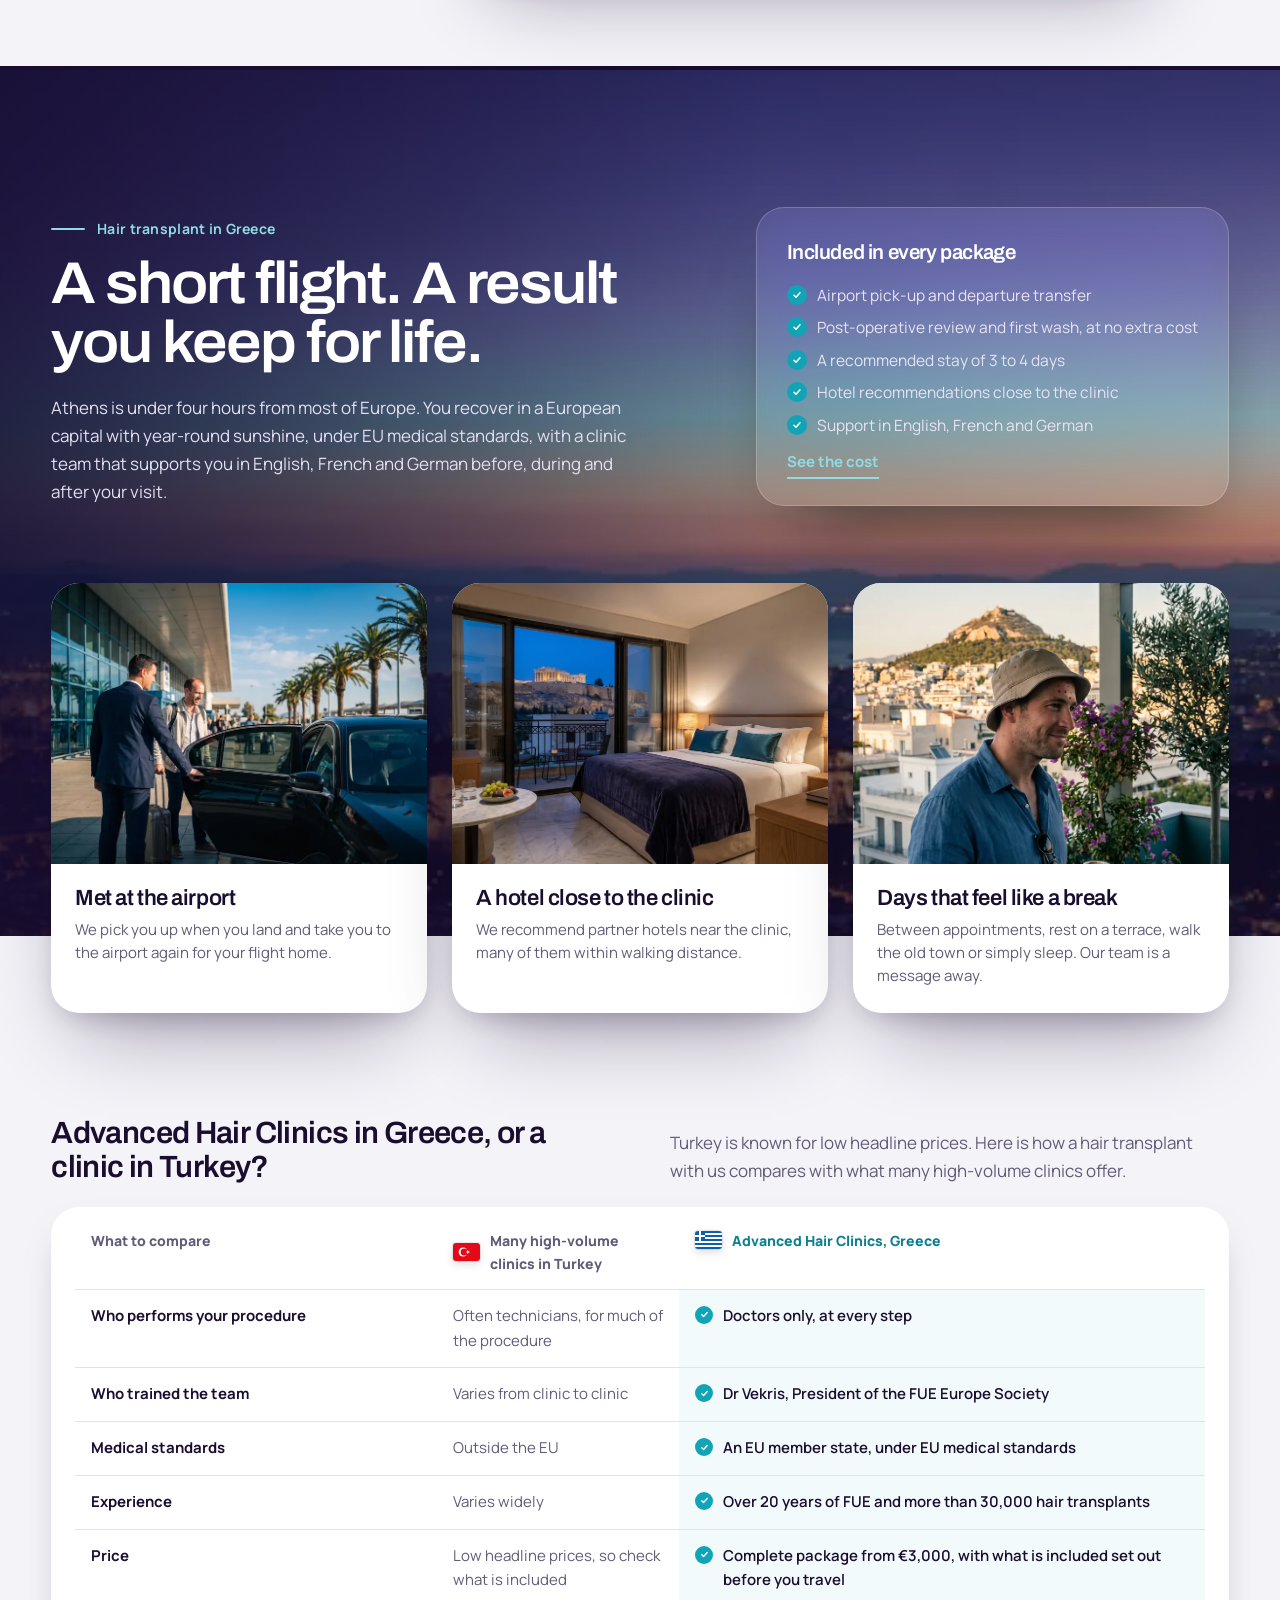
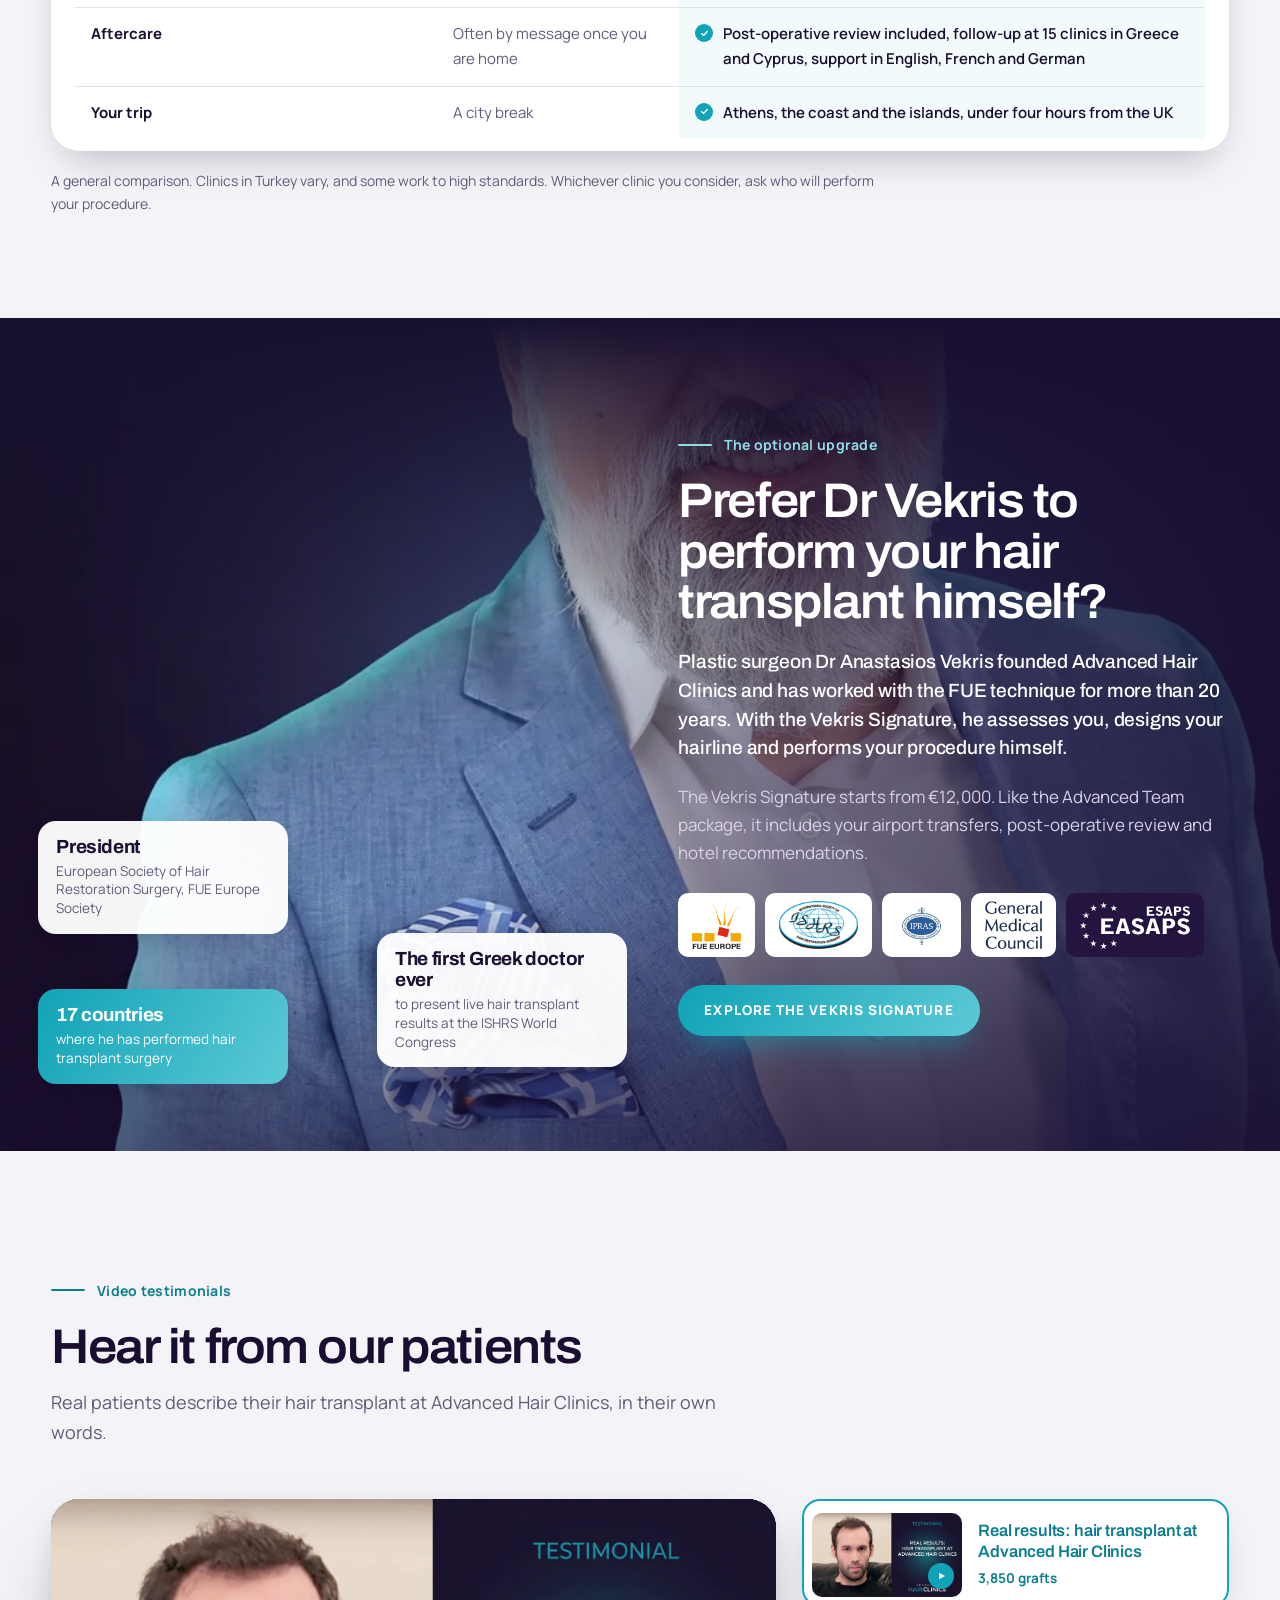
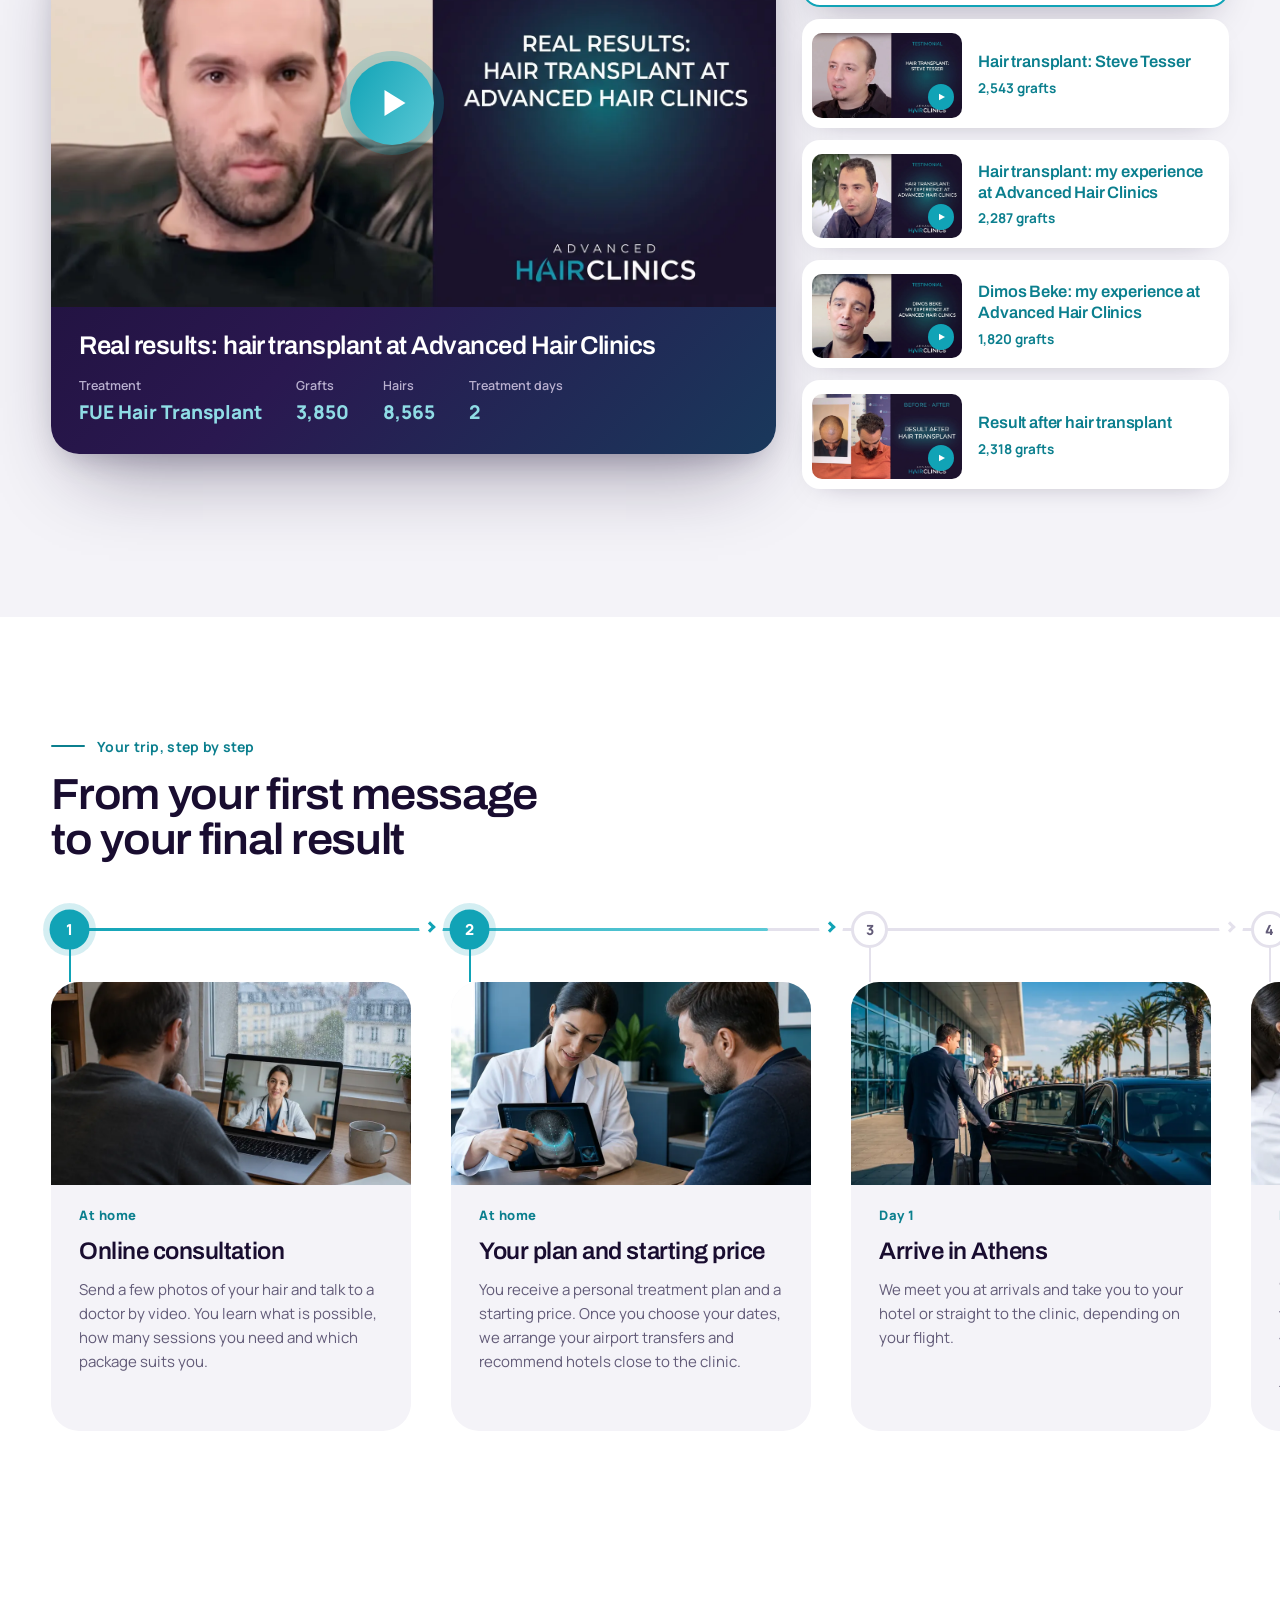
==== commit 22912be6: "Travel page: price by surgical days, not by graft count The clinic does not price by a predefined gr" ====
--- a/hair-transplant-greece/index.html
+++ b/hair-transplant-greece/index.html
@@ -258,7 +258,7 @@
 </section>
 
 <!-- ============ COST ============ -->
-<!-- Starting prices and inclusions confirmed by the clinic. Graft count for the €3,000 package still to be confirmed. -->
+<!-- Prices and inclusions confirmed by the clinic: one surgical day from €3,000, two surgical days €6,000, no set graft count. -->
 <section class="packages" id="cost" aria-labelledby="packages-title">
   <div class="packages-head">
     <p class="kicker">Cost</p>
@@ -282,7 +282,7 @@
         <p class="pk-tag">Complete hair transplant package</p>
         <h3 id="pk-team-title">Advanced Team <span class="pk-sub">(trained by Dr Vekris)</span></h3>
         <p class="pk-price"><span>from</span> €3,000</p>
-        <p class="pk-grafts">A complete package for up to <span class="tbc" title="To be confirmed by the clinic">[X,XXX]</span> grafts</p>
+        <p class="pk-grafts">For a one-day procedure. Two surgical days: €6,000</p>
         <p class="pk-desc">Your hair transplant is performed by our team of doctors, trained by Dr Vekris and working to the planning and hairline design standards he created.</p>
         <ul class="pk-list">
           <li>Consultation and final assessment at the clinic in Athens</li>
@@ -332,12 +332,12 @@
           <tr><th scope="row">Recommended stay in Athens</th><td>3 to 4 days</td><td>3 to 4 days</td></tr>
           <tr><th scope="row">Hotel recommendations close to the clinic</th><td><span class="tick" aria-label="Included"></span></td><td><span class="tick" aria-label="Included"></span></td></tr>
           <tr><th scope="row">Support in English, French and German</th><td><span class="tick" aria-label="Included"></span></td><td><span class="tick" aria-label="Included"></span></td></tr>
-          <tr><th scope="row">Price</th><td>from €3,000, complete package for up to <span class="tbc">[X,XXX]</span> grafts</td><td>from €12,000</td></tr>
+          <tr><th scope="row">Price</th><td>from €3,000 for a one-day procedure, €6,000 for two surgical days</td><td>from €12,000</td></tr>
         </tbody>
       </table>
     </div>
   </details>
-  <p class="pk-note">Prices are starting prices. Your final price depends on the size and complexity of your procedure, including whether it takes one or two days, and is confirmed after your assessment.</p>
+  <p class="pk-note">We do not price by a set number of grafts. Every patient is assessed individually, and the medical team decides what your case needs. A standard one-day procedure starts from €3,000; if your case needs two surgical days, the price is €6,000. Your price is confirmed after your assessment.</p>
 </section>
 
 <!-- ============ WHY CHOOSE US (tabs + media) ============ -->
@@ -550,7 +550,7 @@
     <div class="faq-list">
       <details>
         <summary>What does the €3,000 package include?</summary>
-        <p>The Advanced Team package is a complete hair transplant package for up to <span class="tbc" title="To be confirmed by the clinic">[X,XXX]</span> grafts. It includes your consultation and final assessment in Athens, your FUE hair transplant performed by doctors trained by Dr Vekris, airport pick-up and departure transfers, your post-operative review and first wash at no extra cost, hotel recommendations close to the clinic and support in English, French and German.</p>
+        <p>The Advanced Team package is a complete hair transplant package, priced by the treatment you need rather than by a set number of grafts. A standard one-day procedure starts from €3,000, and a case that needs two surgical days is €6,000. The number of grafts is decided by your individual medical assessment. The package includes your consultation and final assessment in Athens, your FUE hair transplant performed by doctors trained by Dr Vekris, airport pick-up and departure transfers, your post-operative review and first wash at no extra cost, hotel recommendations close to the clinic and support in English, French and German.</p>
       </details>
       <details>
         <summary>How long do I need to stay in Athens?</summary>
--- a/assets/css/greece.css
+++ b/assets/css/greece.css
@@ -224,8 +224,6 @@
 
 .pk h3 .pk-sub { display: block; margin-top: 8px; font-family: var(--sans); font-size: 16px; font-weight: 700; letter-spacing: 0; color: var(--teal-soft); }
 .pk-grafts { font-weight: 700; font-size: 15px; color: #fff; }
-/* Figures still to be confirmed by the clinic */
-.tbc { display: inline-block; padding: 0 6px; border: 1.5px dashed currentColor; border-radius: 6px; font-weight: 800; line-height: 1.35; }
 
 /* What every package includes, above the cards */
 .pk-included { display: grid; grid-template-columns: repeat(4, minmax(0, 1fr)); gap: 14px; margin-bottom: clamp(36px, 4vw, 56px); }
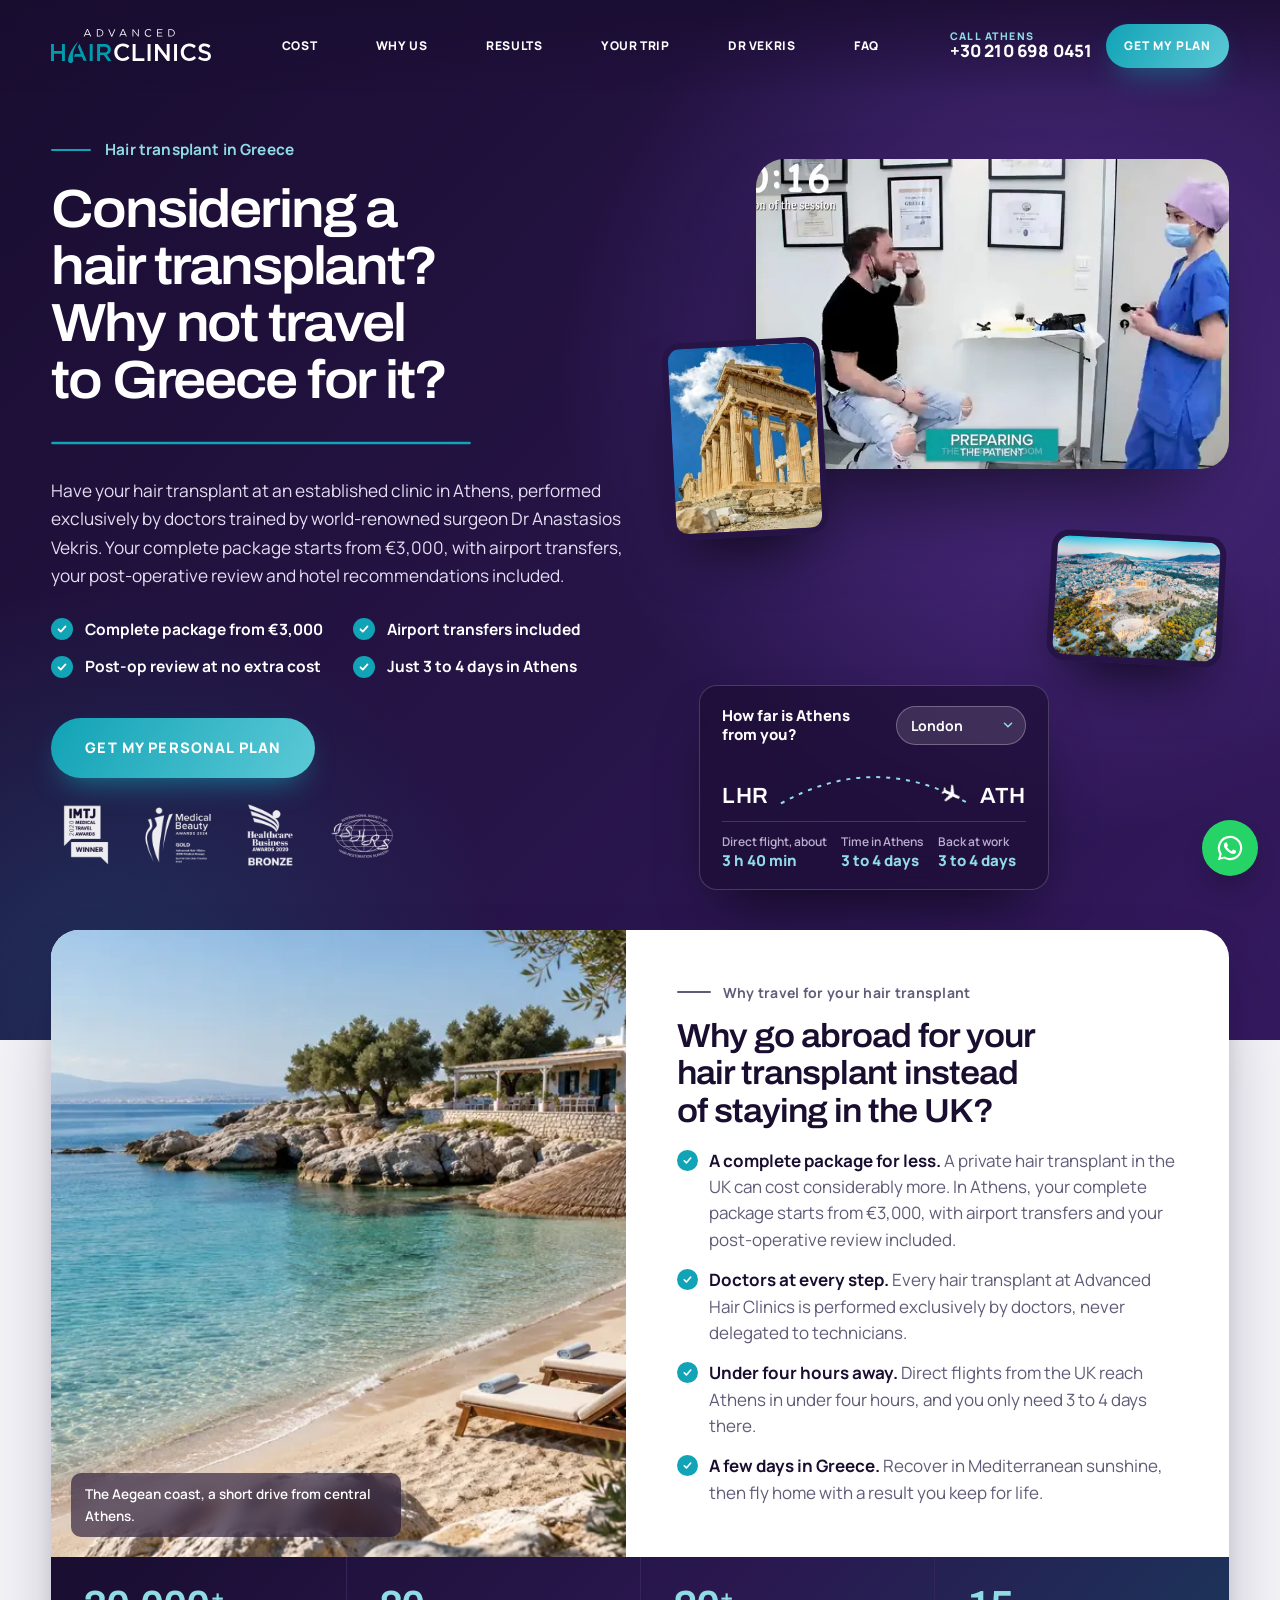
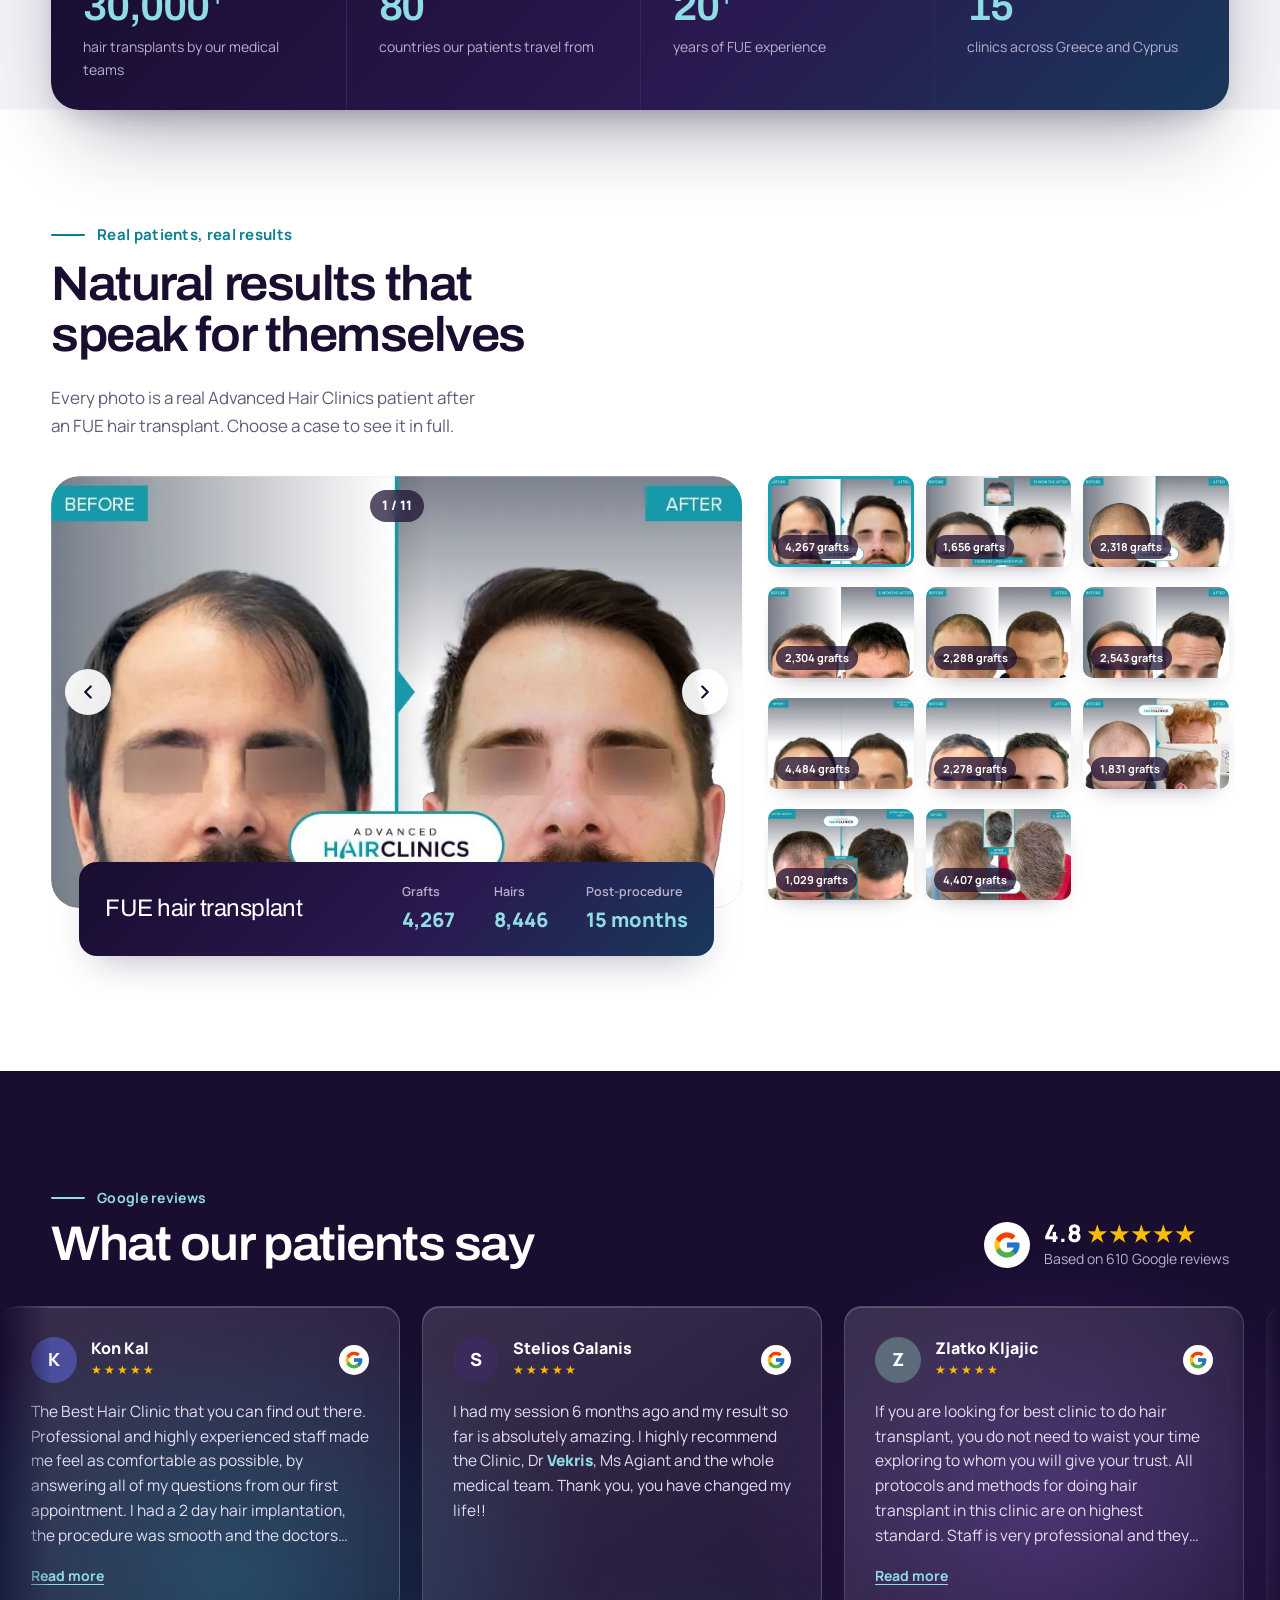
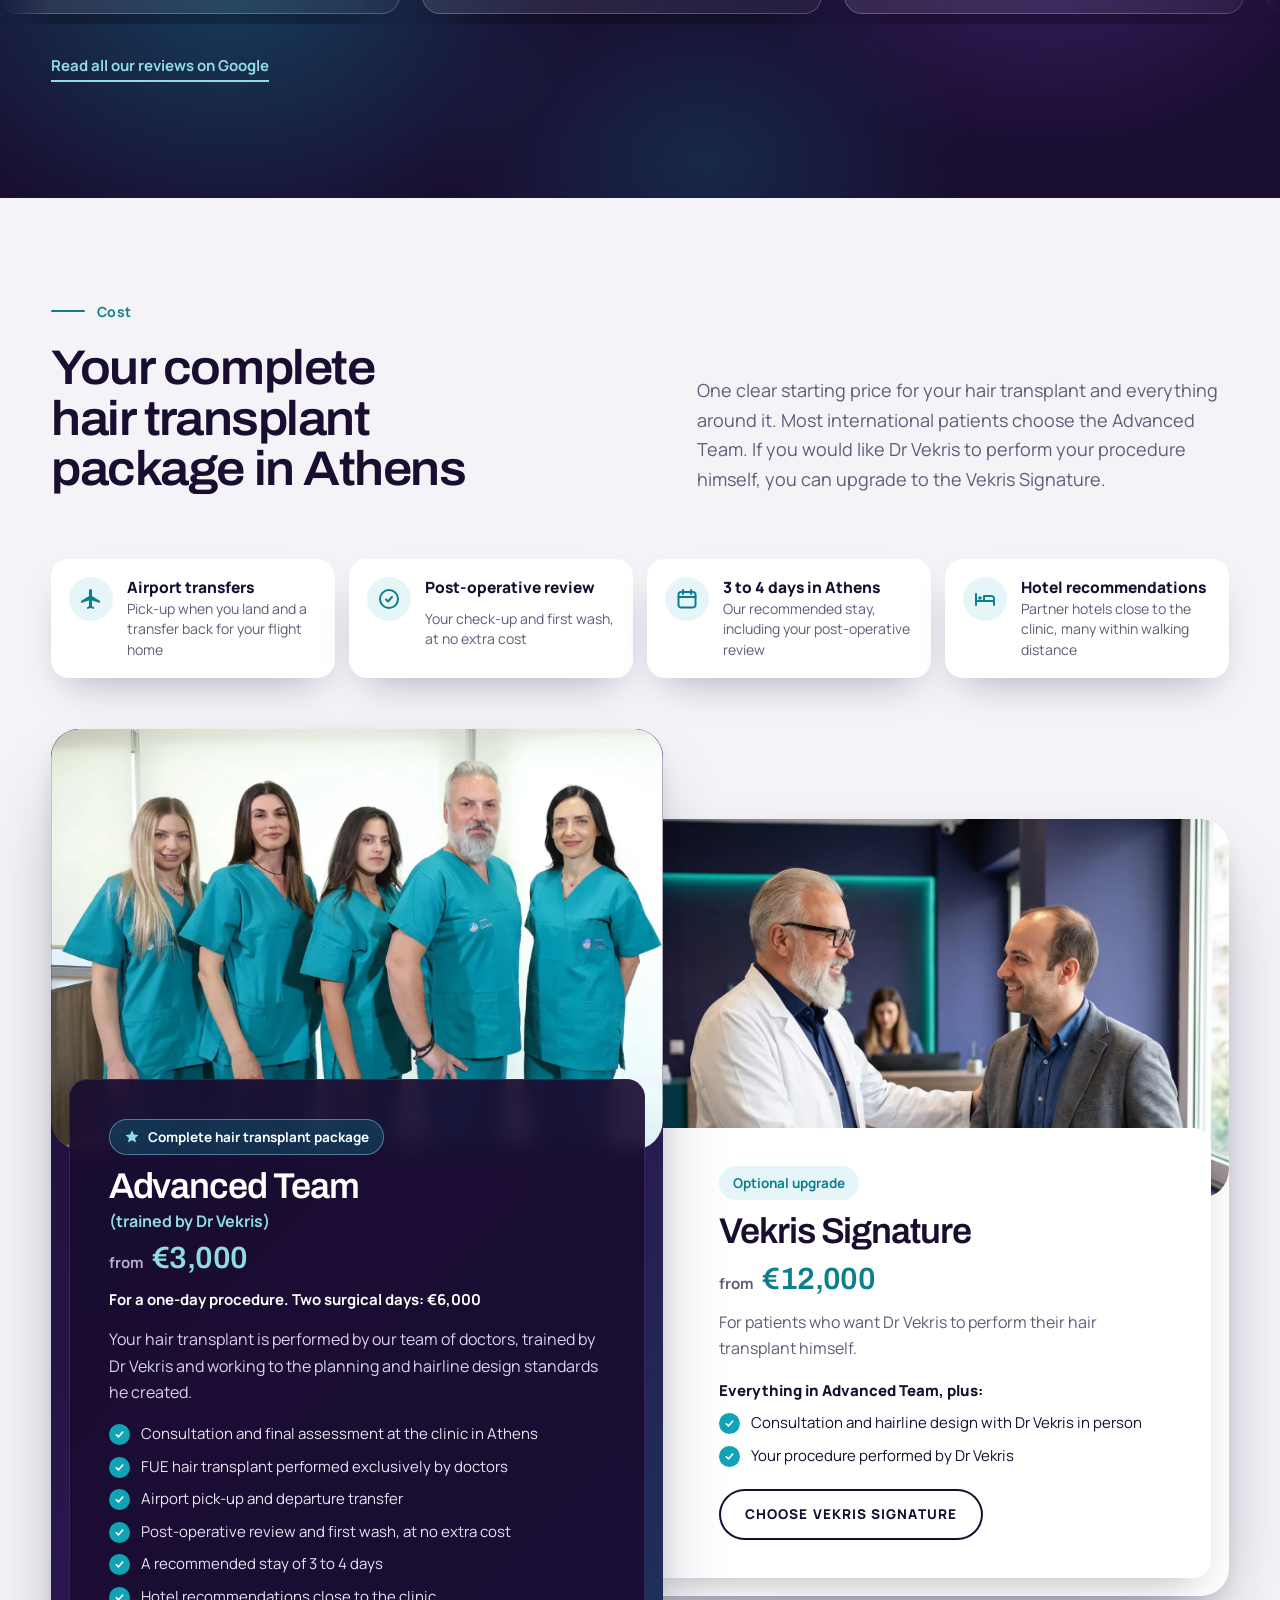
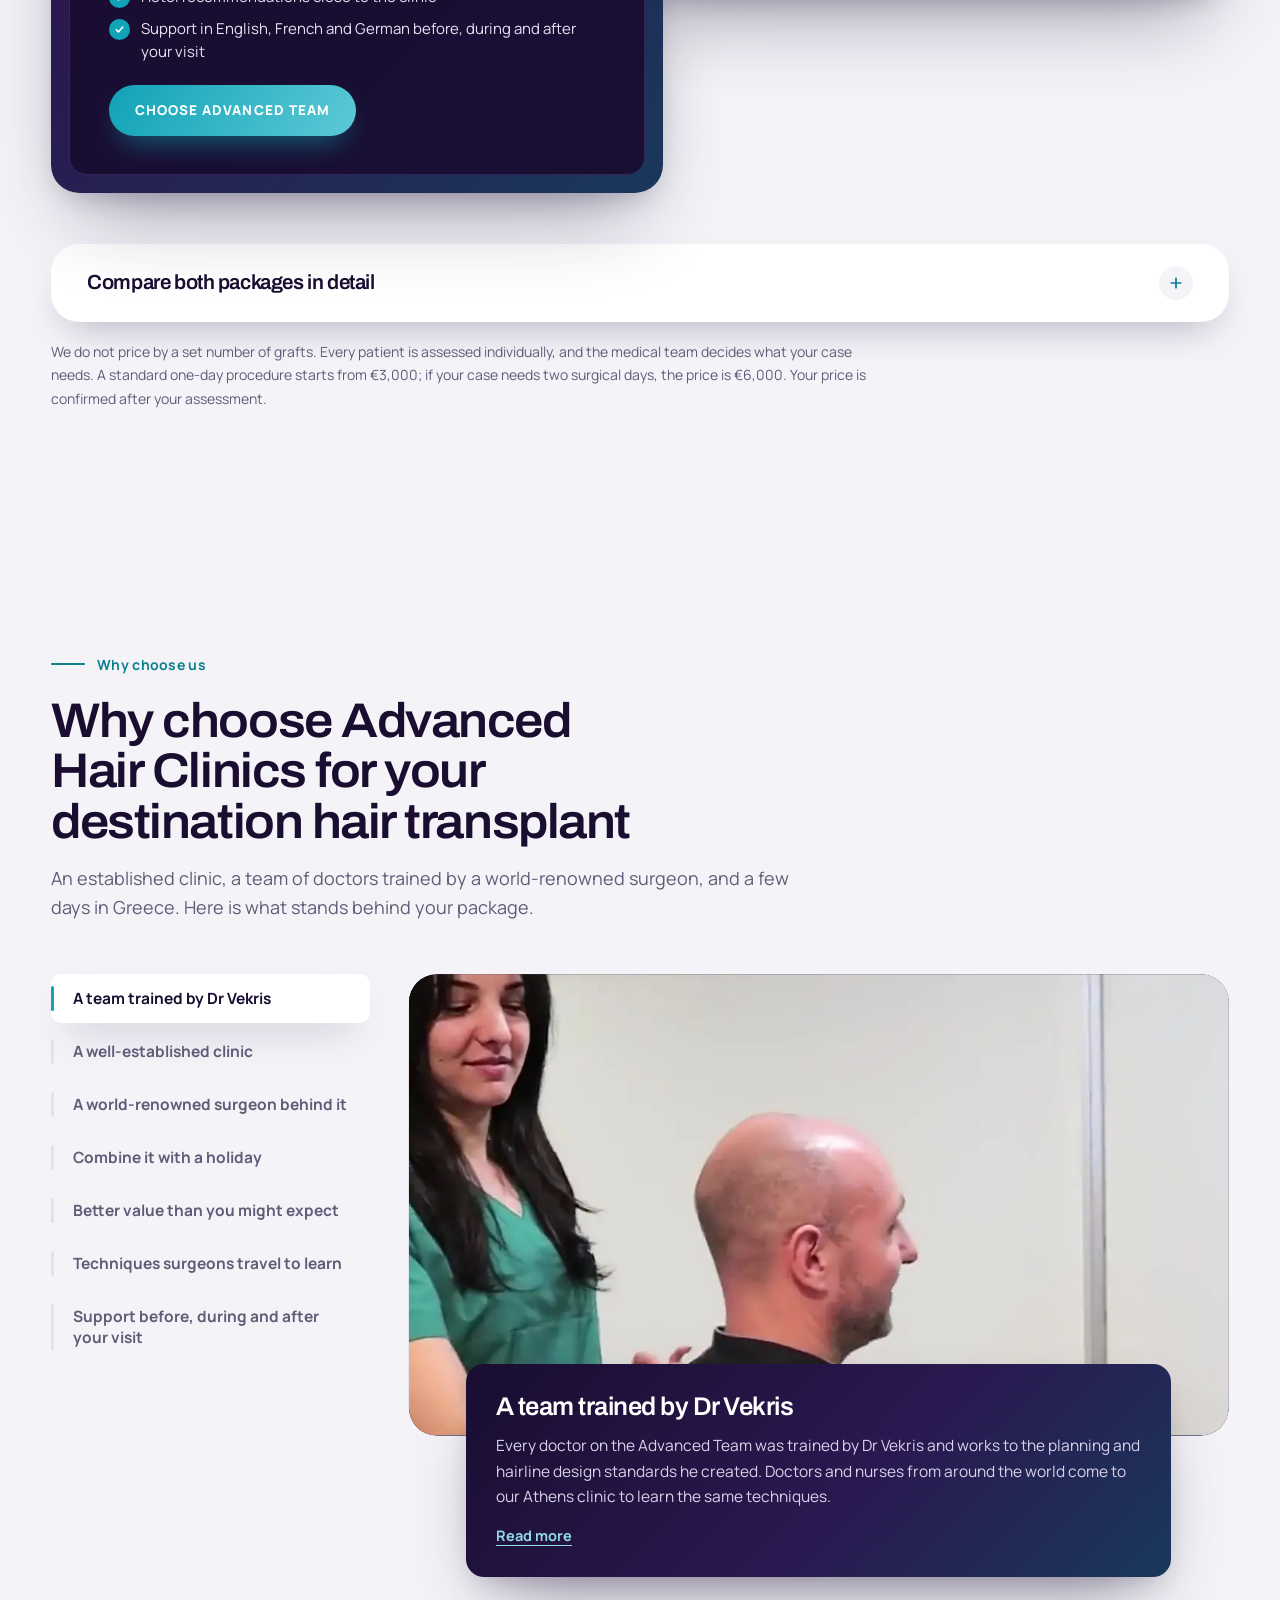
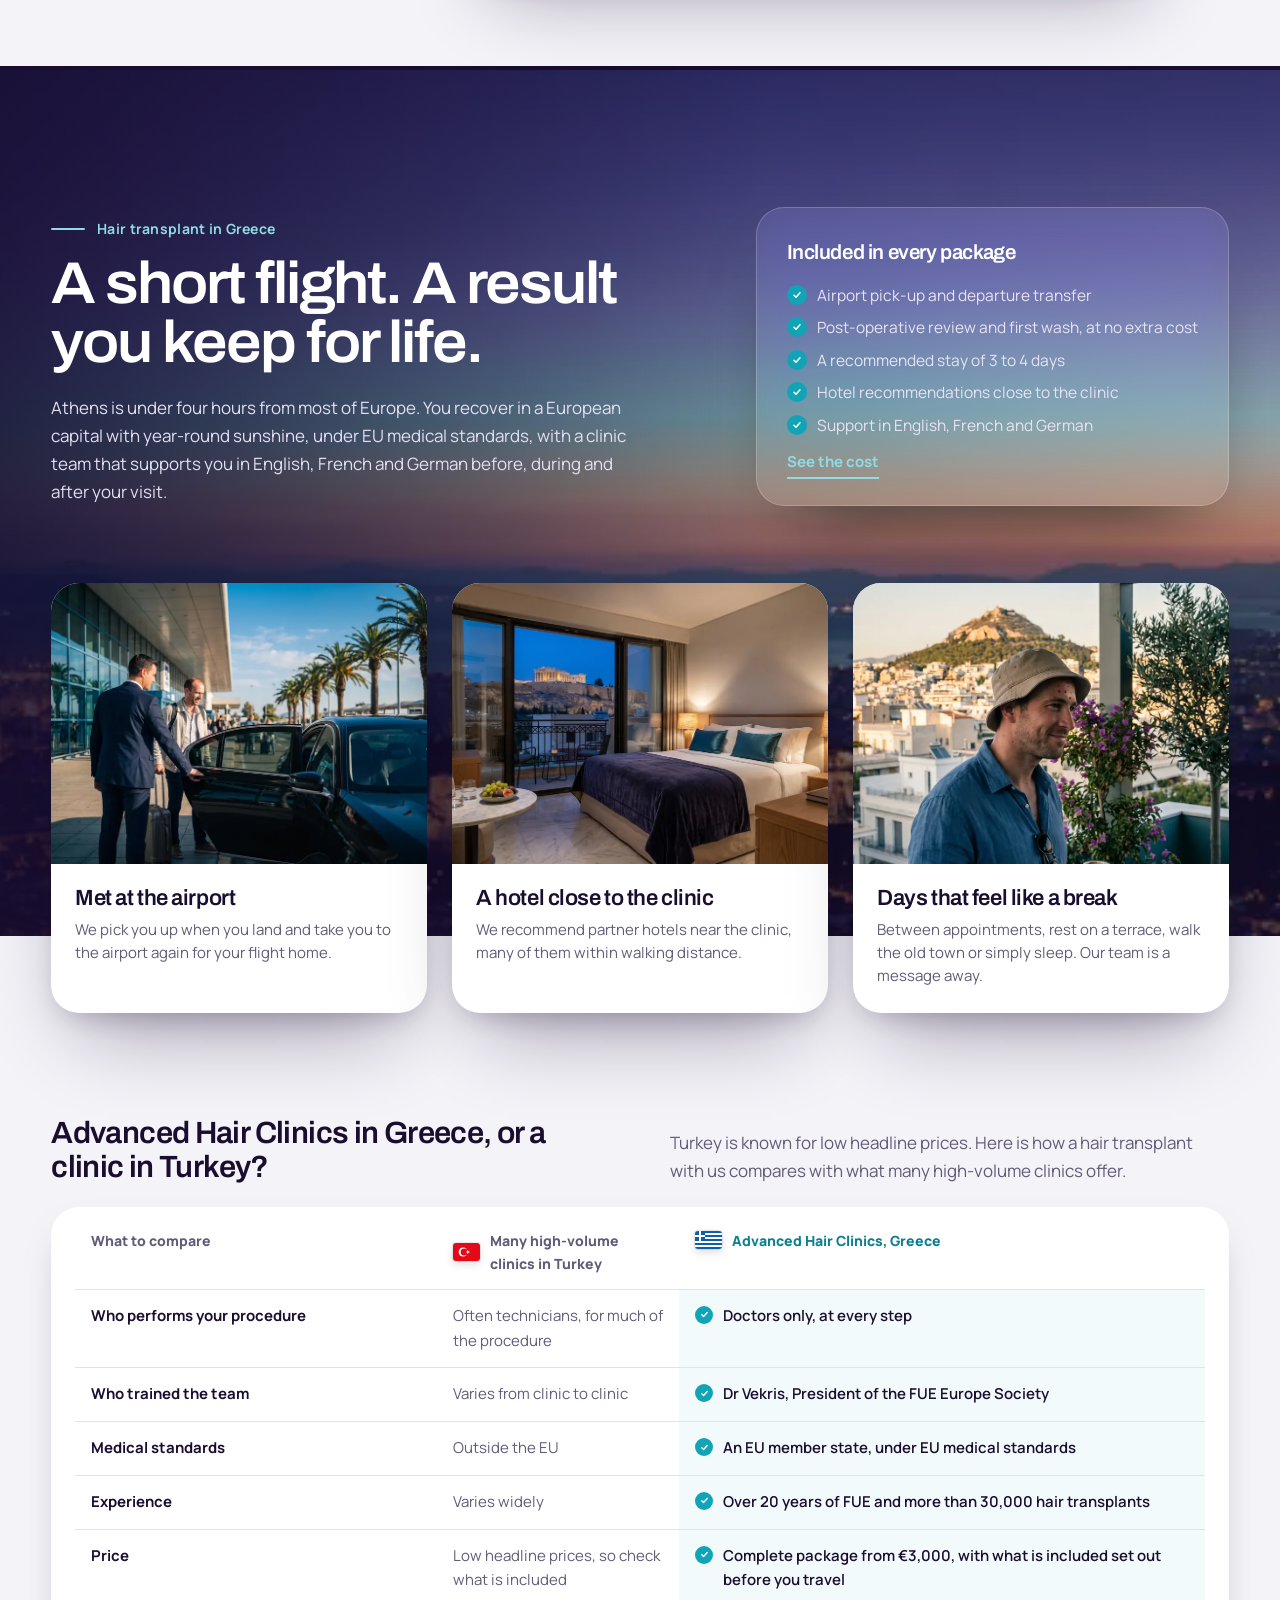
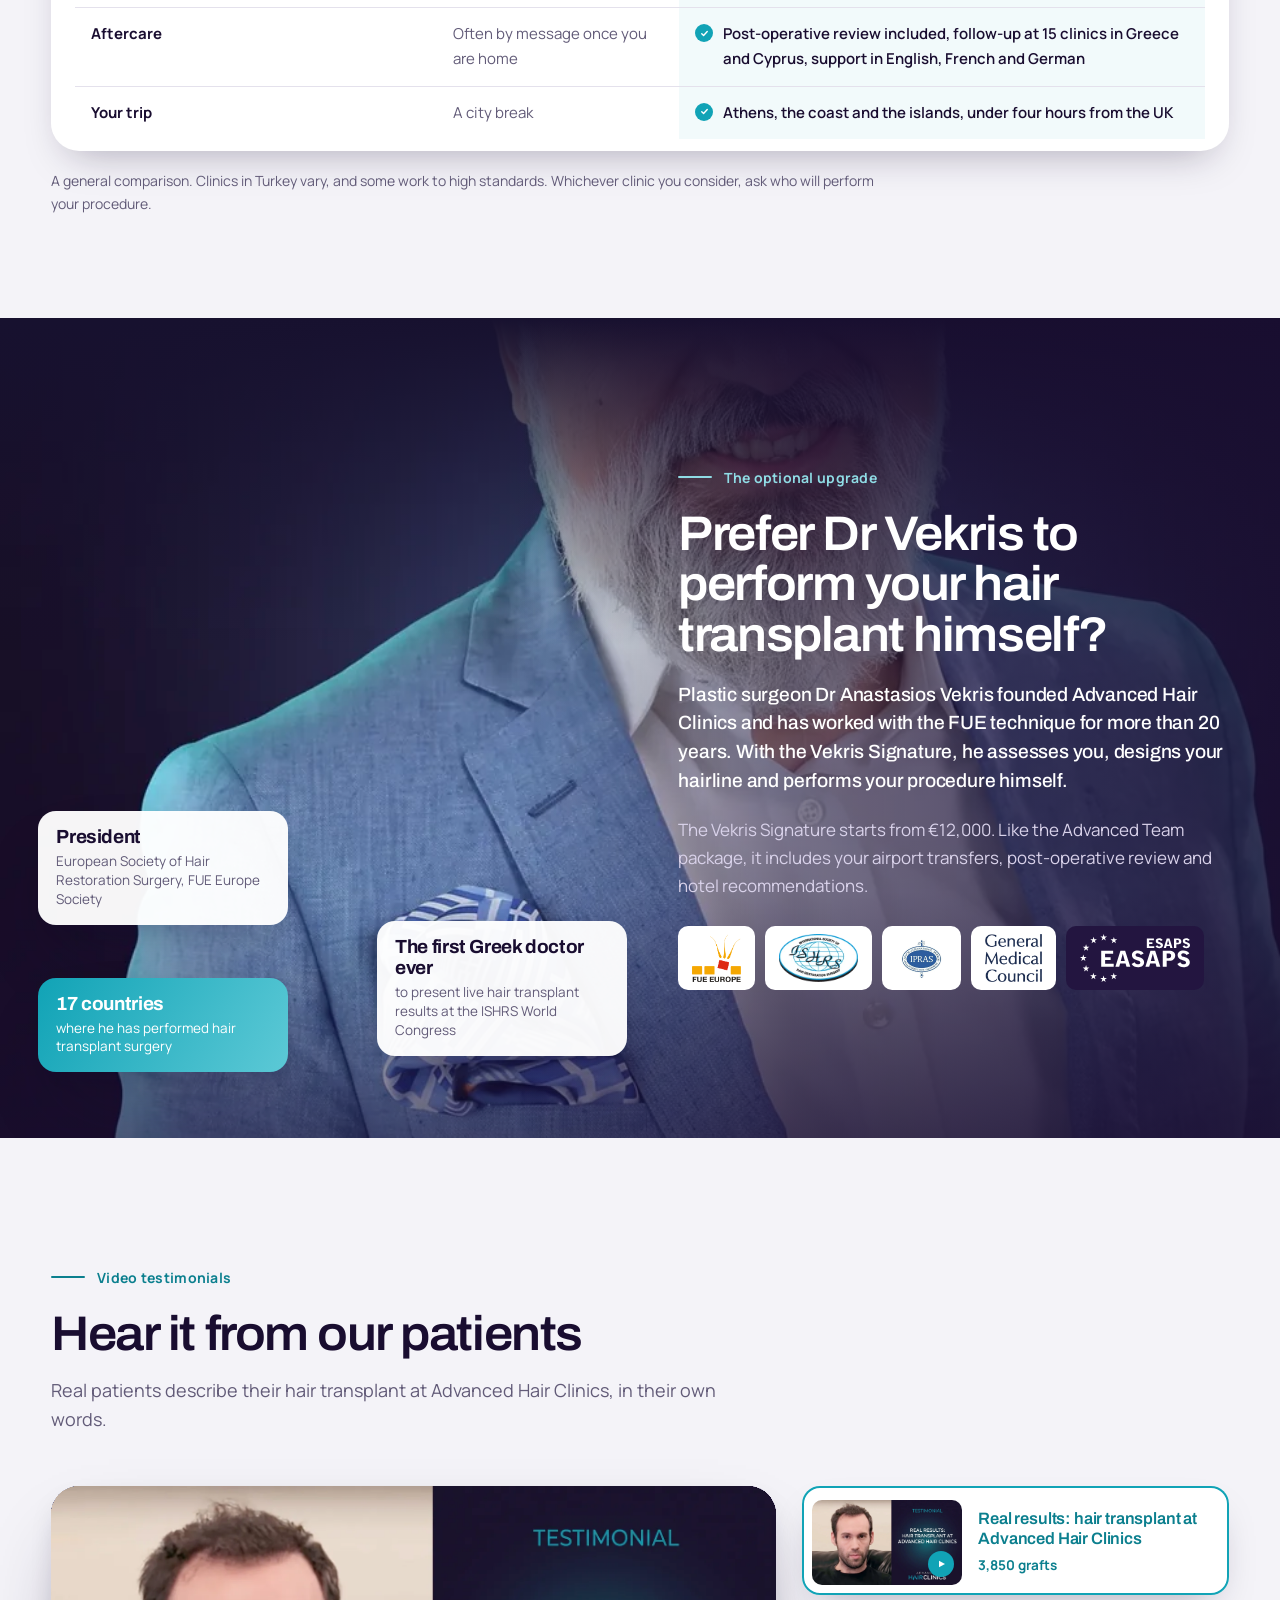
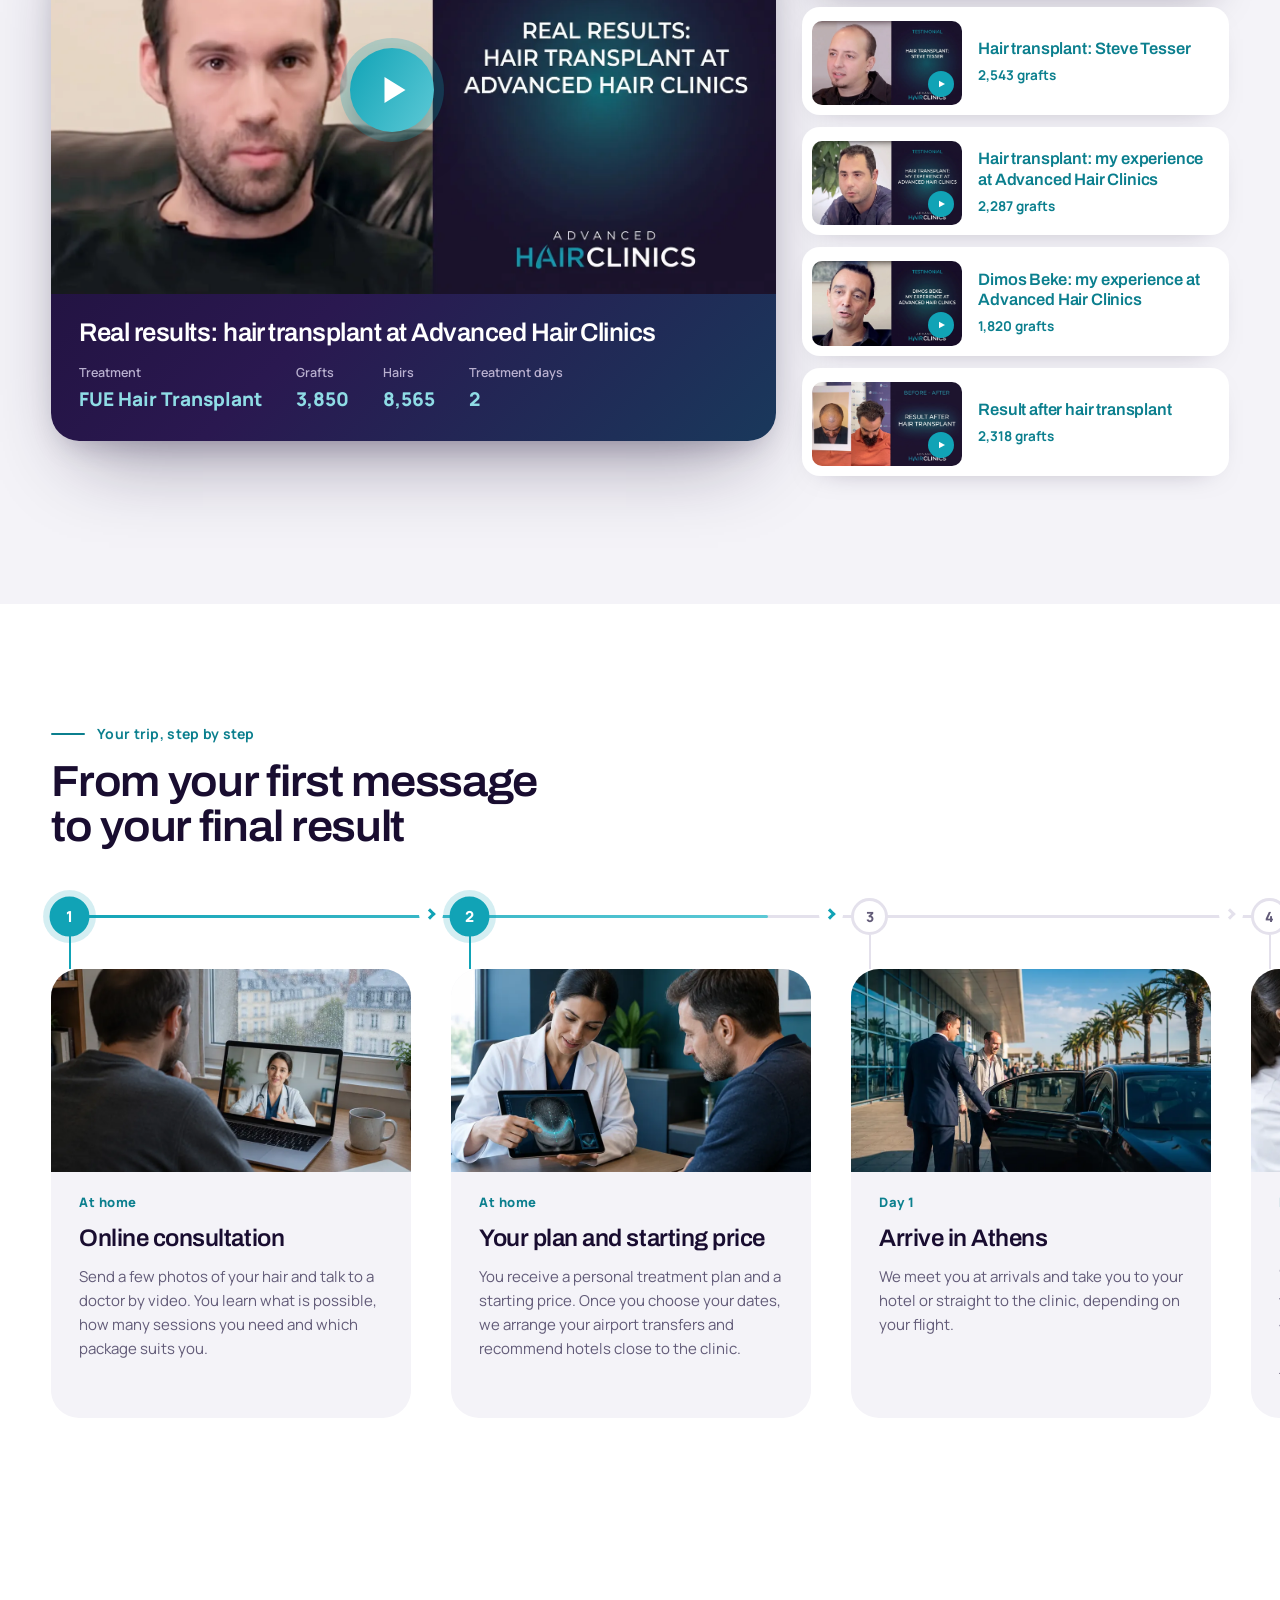
==== commit 94ff39f6: "Remove the Vekris Signature button from the Dr Vekris section (EN and DE) Co-Authored-By: Claude Opu" ====
--- a/hair-transplant-greece/index.html
+++ b/hair-transplant-greece/index.html
@@ -448,7 +448,6 @@
       <li><img src="/assets/img/assoc/gmc.webp" alt="General Medical Council" loading="lazy"></li>
       <li class="light"><img src="/assets/img/assoc/easaps.svg" alt="EASAPS" loading="lazy"></li>
     </ul>
-    <a class="btn btn-teal" href="/vip-hair-transplant/">Explore the Vekris Signature</a>
   </div>
 </section>
 
--- a/assets/css/greece.css
+++ b/assets/css/greece.css
@@ -45,6 +45,14 @@
 .hs-sat-a { left: 0; top: 27%; width: 28%; transform: rotate(-3deg); }
 .hs-sat-b { right: 1%; bottom: 30%; width: 31%; aspect-ratio: 4 / 3; transform: rotate(3deg); }
 .hero-stage .flight { position: absolute; left: 6%; right: auto; bottom: 0; width: min(372px, 62%); opacity: 1; transform: none; transition: none; }
+
+/* German: longer compound words, so the hero headline runs a little smaller */
+html[lang="de"] .gr-hero .hero-title { font-size: clamp(30px, 3.7vw, 58px); }
+html[lang="de"] .hero-content { min-width: 0; }
+@media (max-width: 760px) {
+  html[lang="de"] .gr-hero .hero-title { font-size: clamp(28px, 8.2vw, 40px); }
+  html[lang="de"] .btn { white-space: normal; text-align: center; }
+}
 
 /* Satellite card: flight time from the visitor's city */
 .flight {
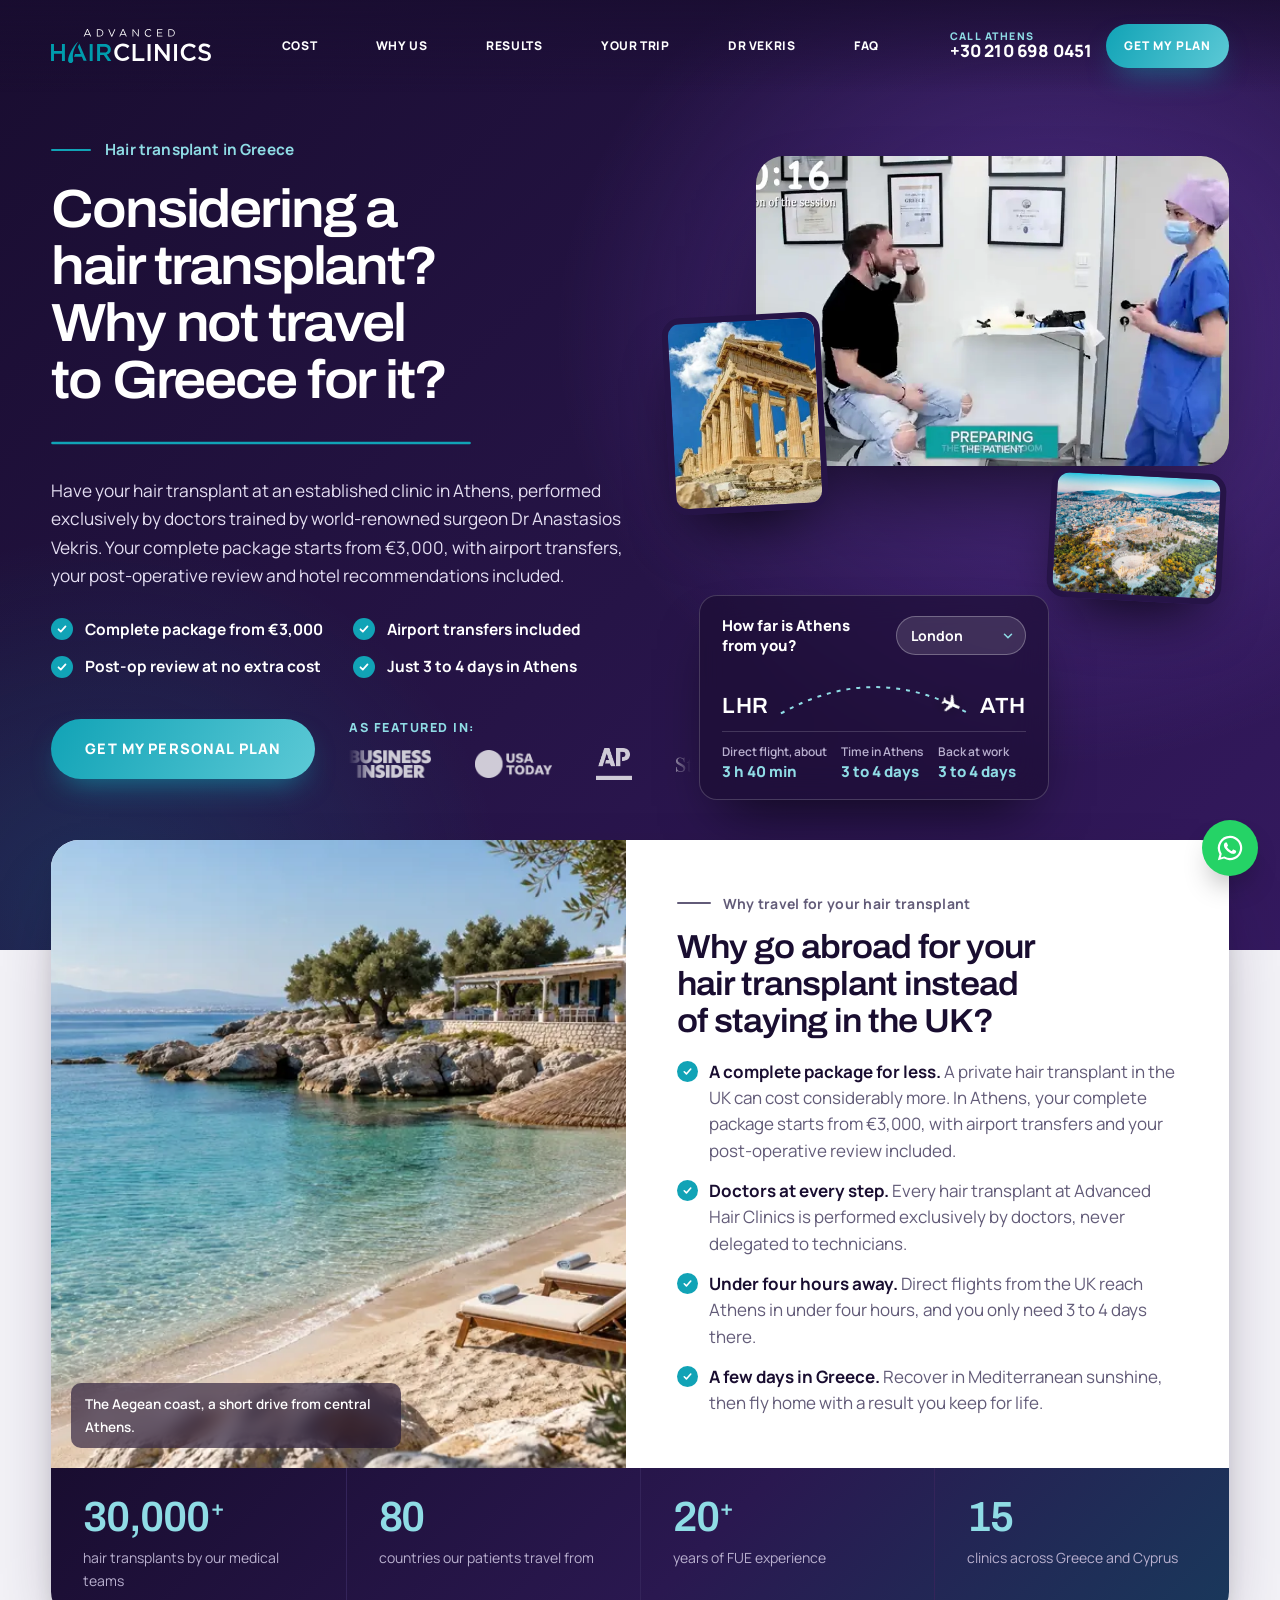
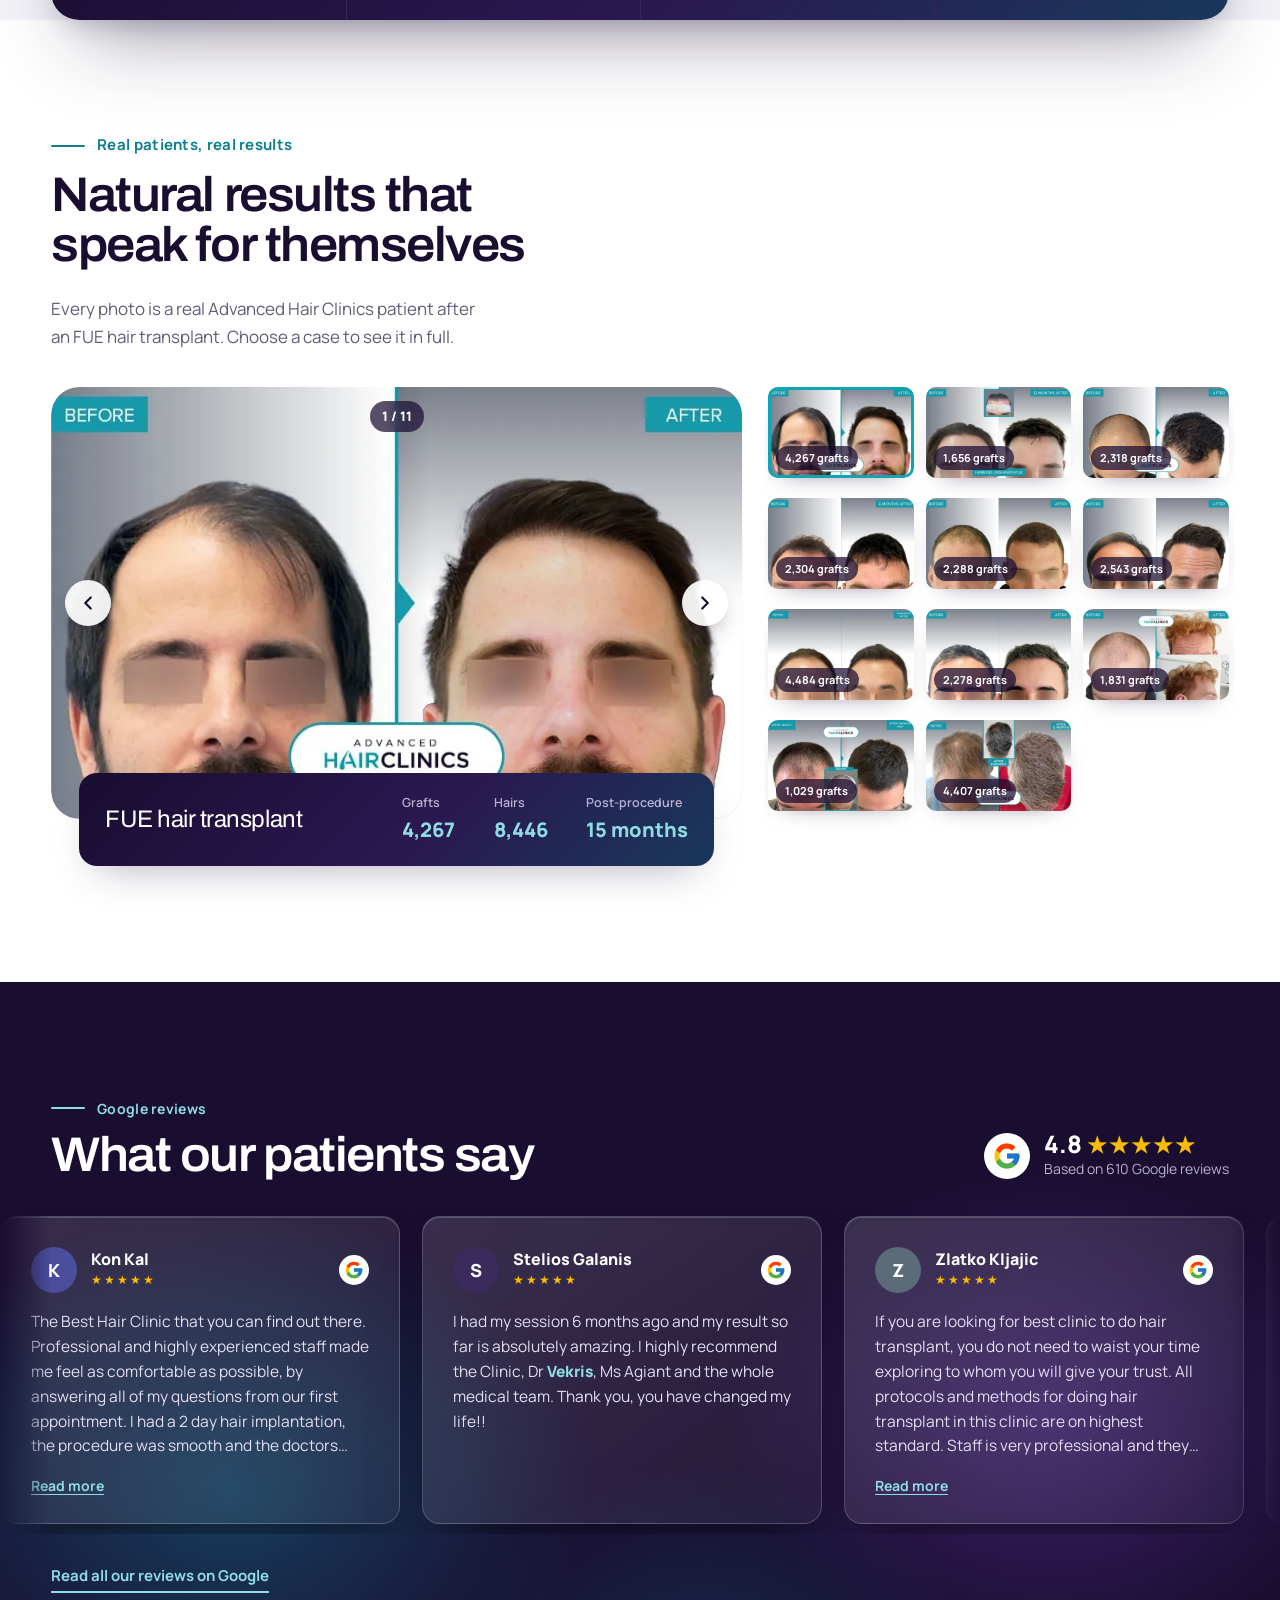
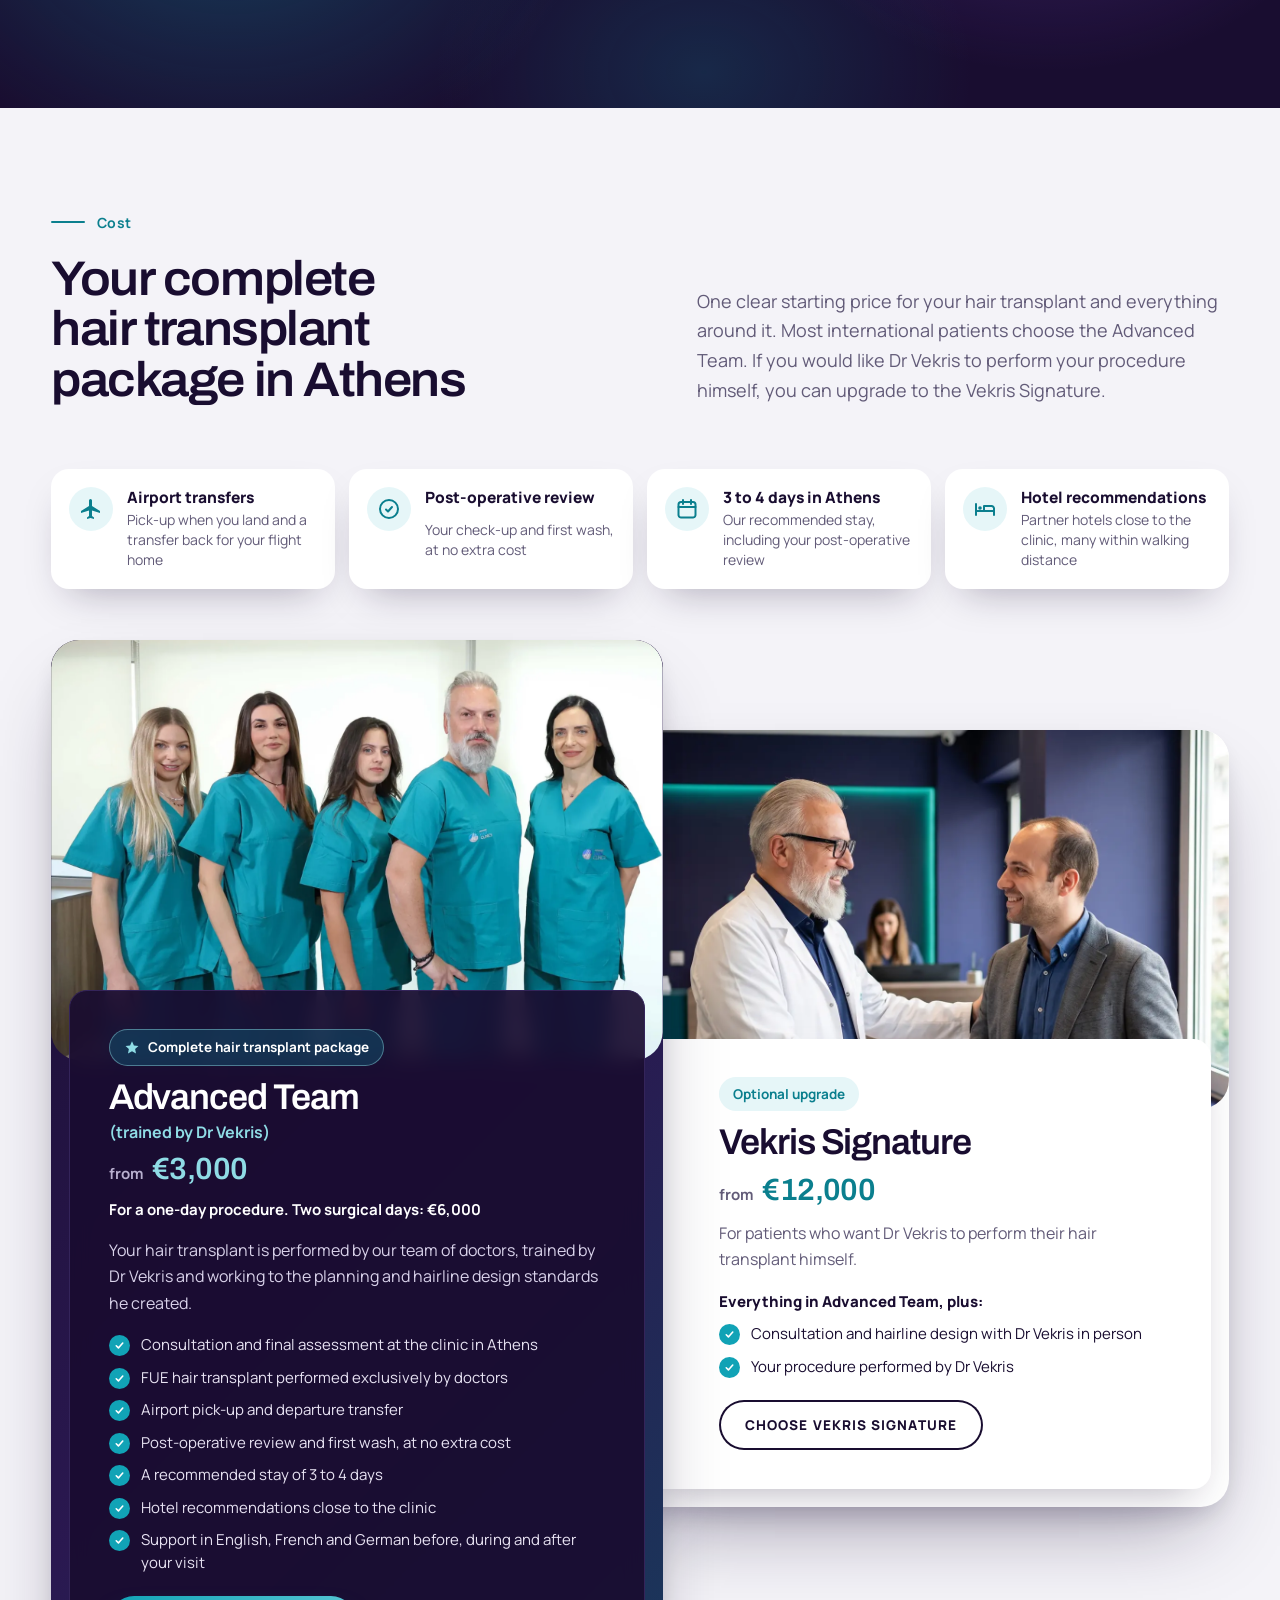
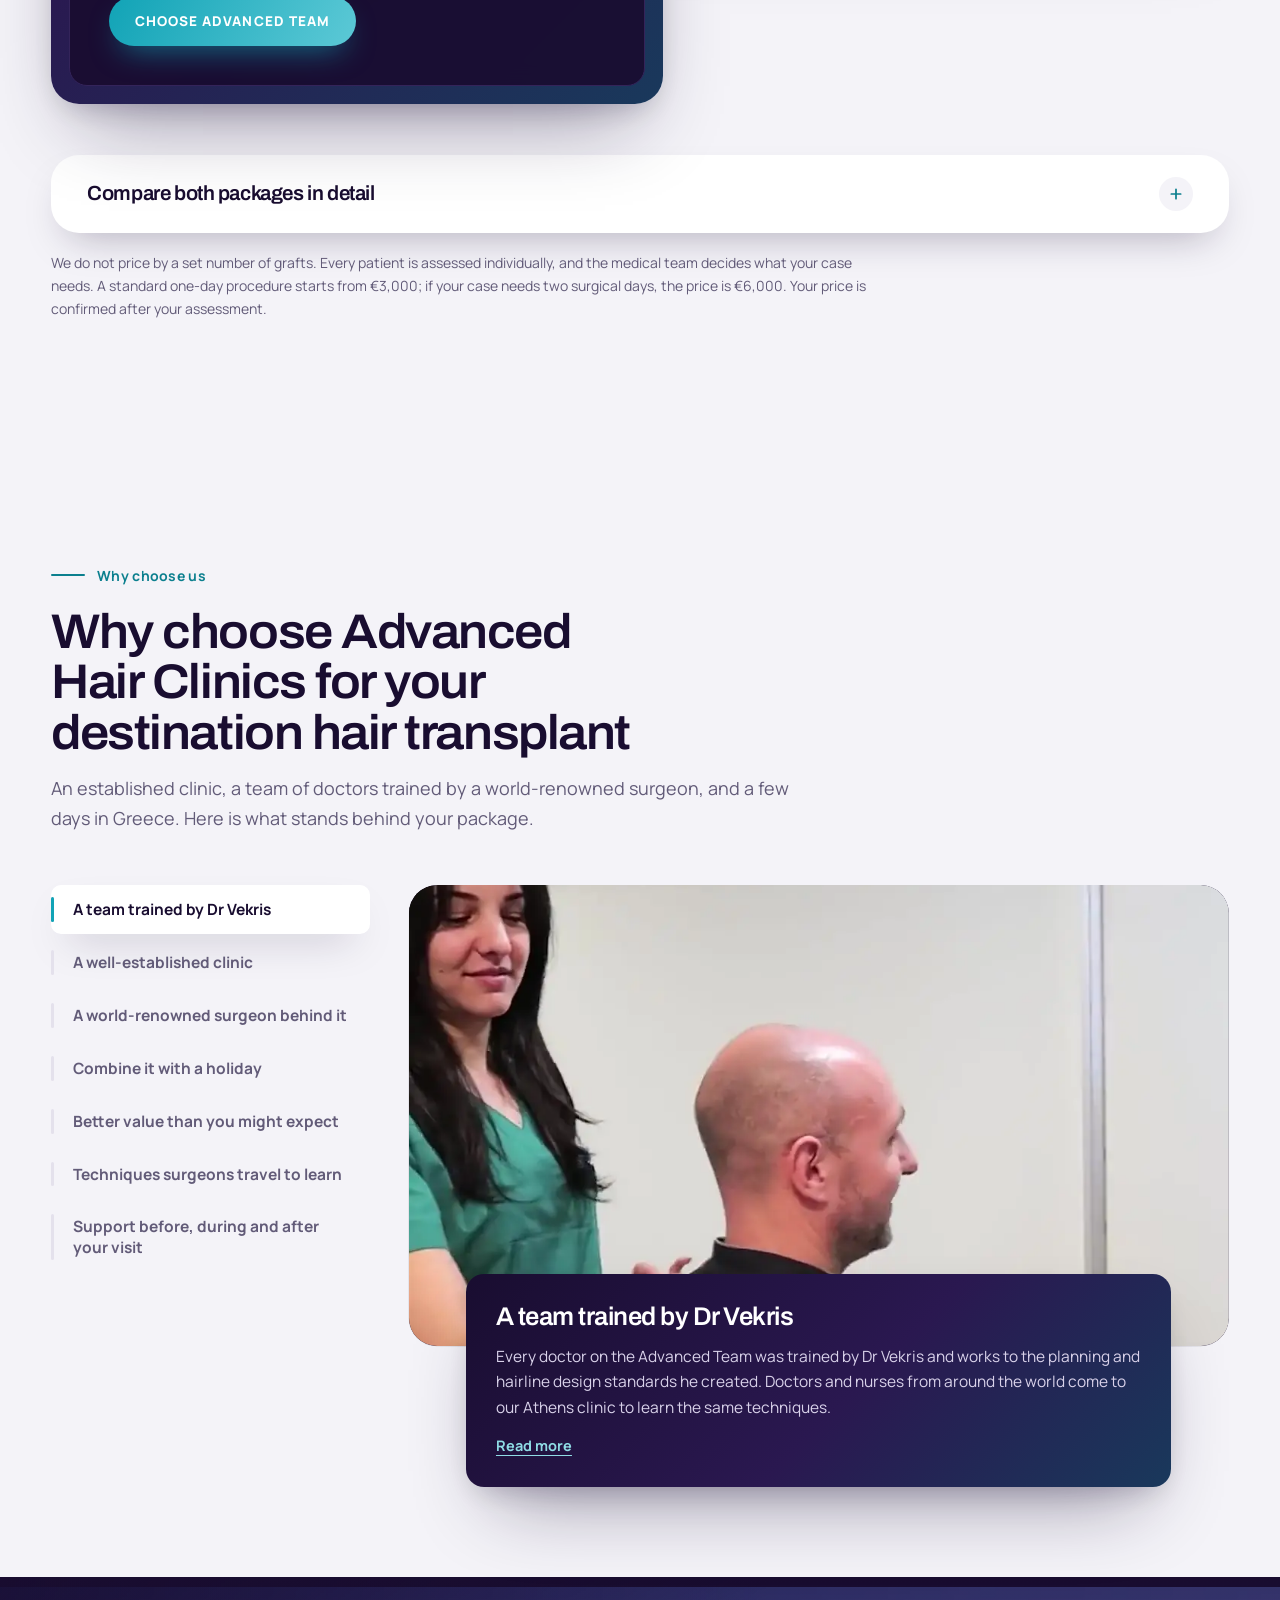
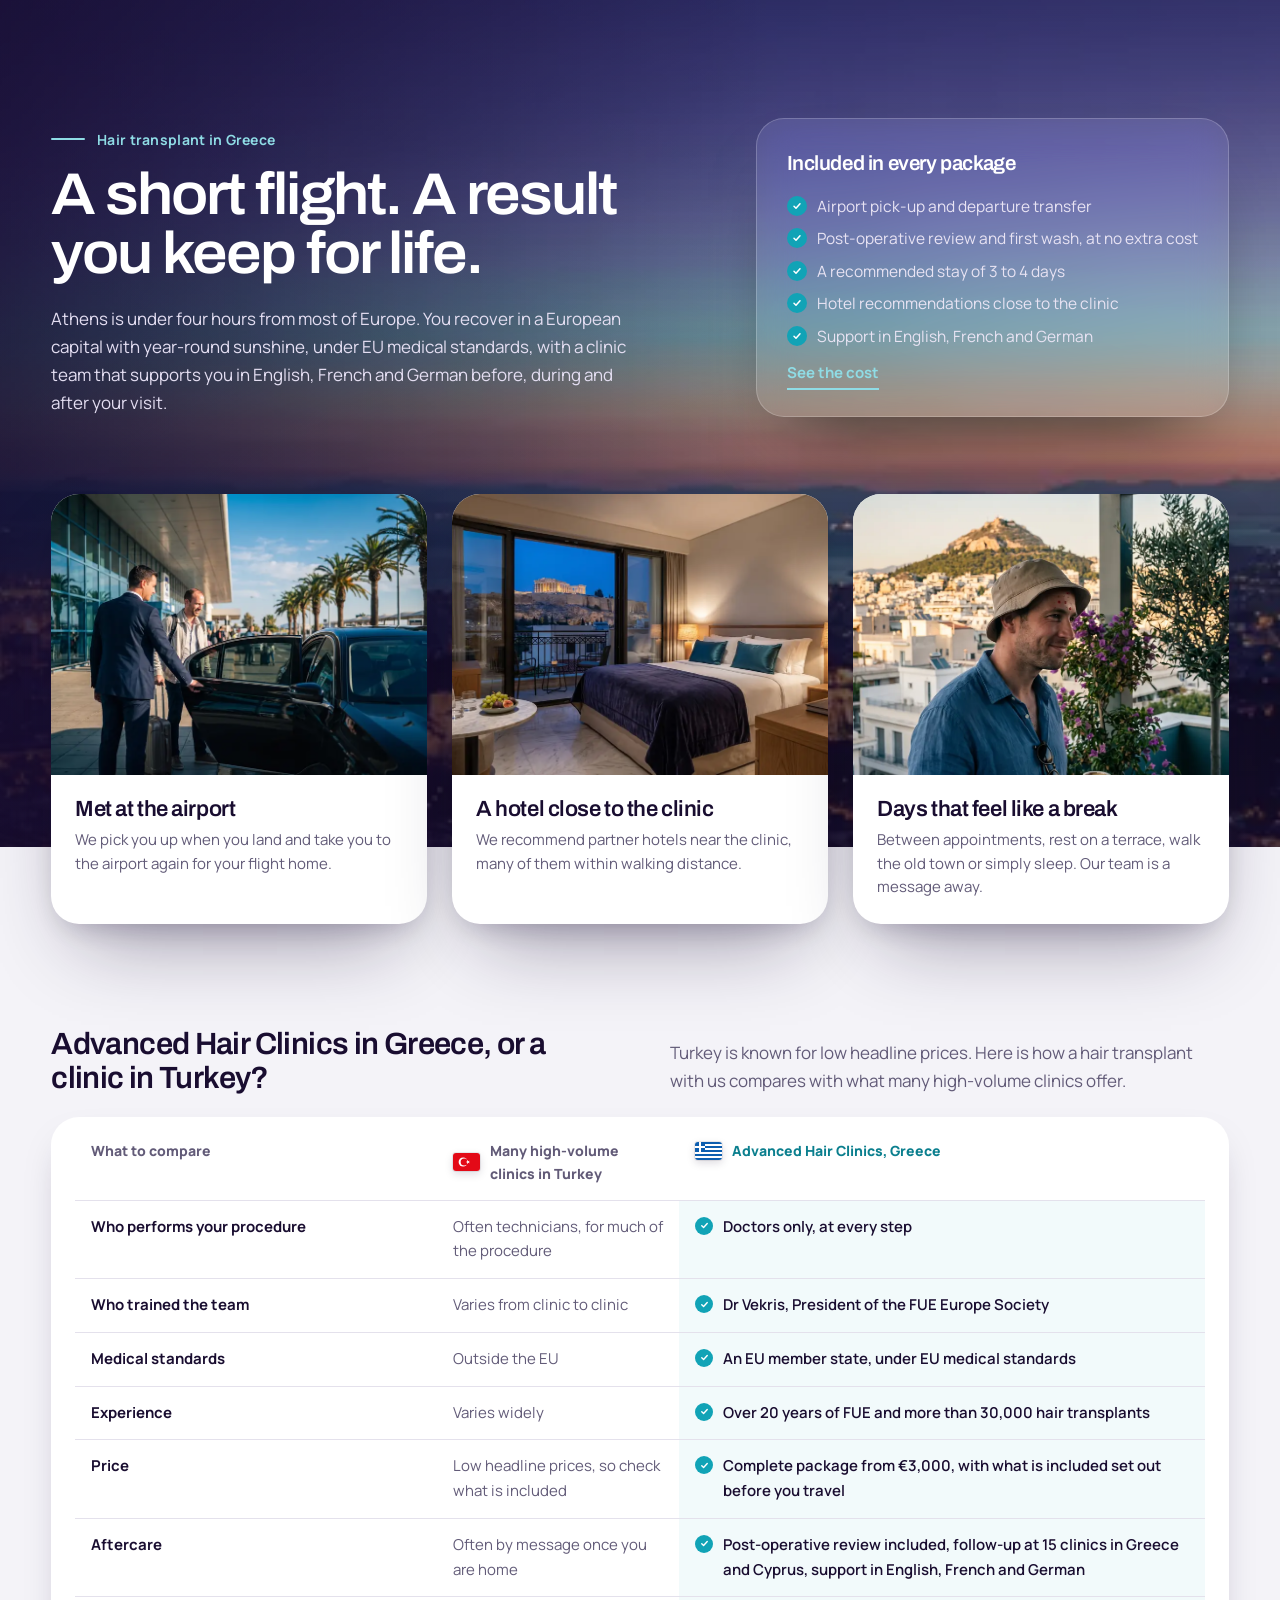
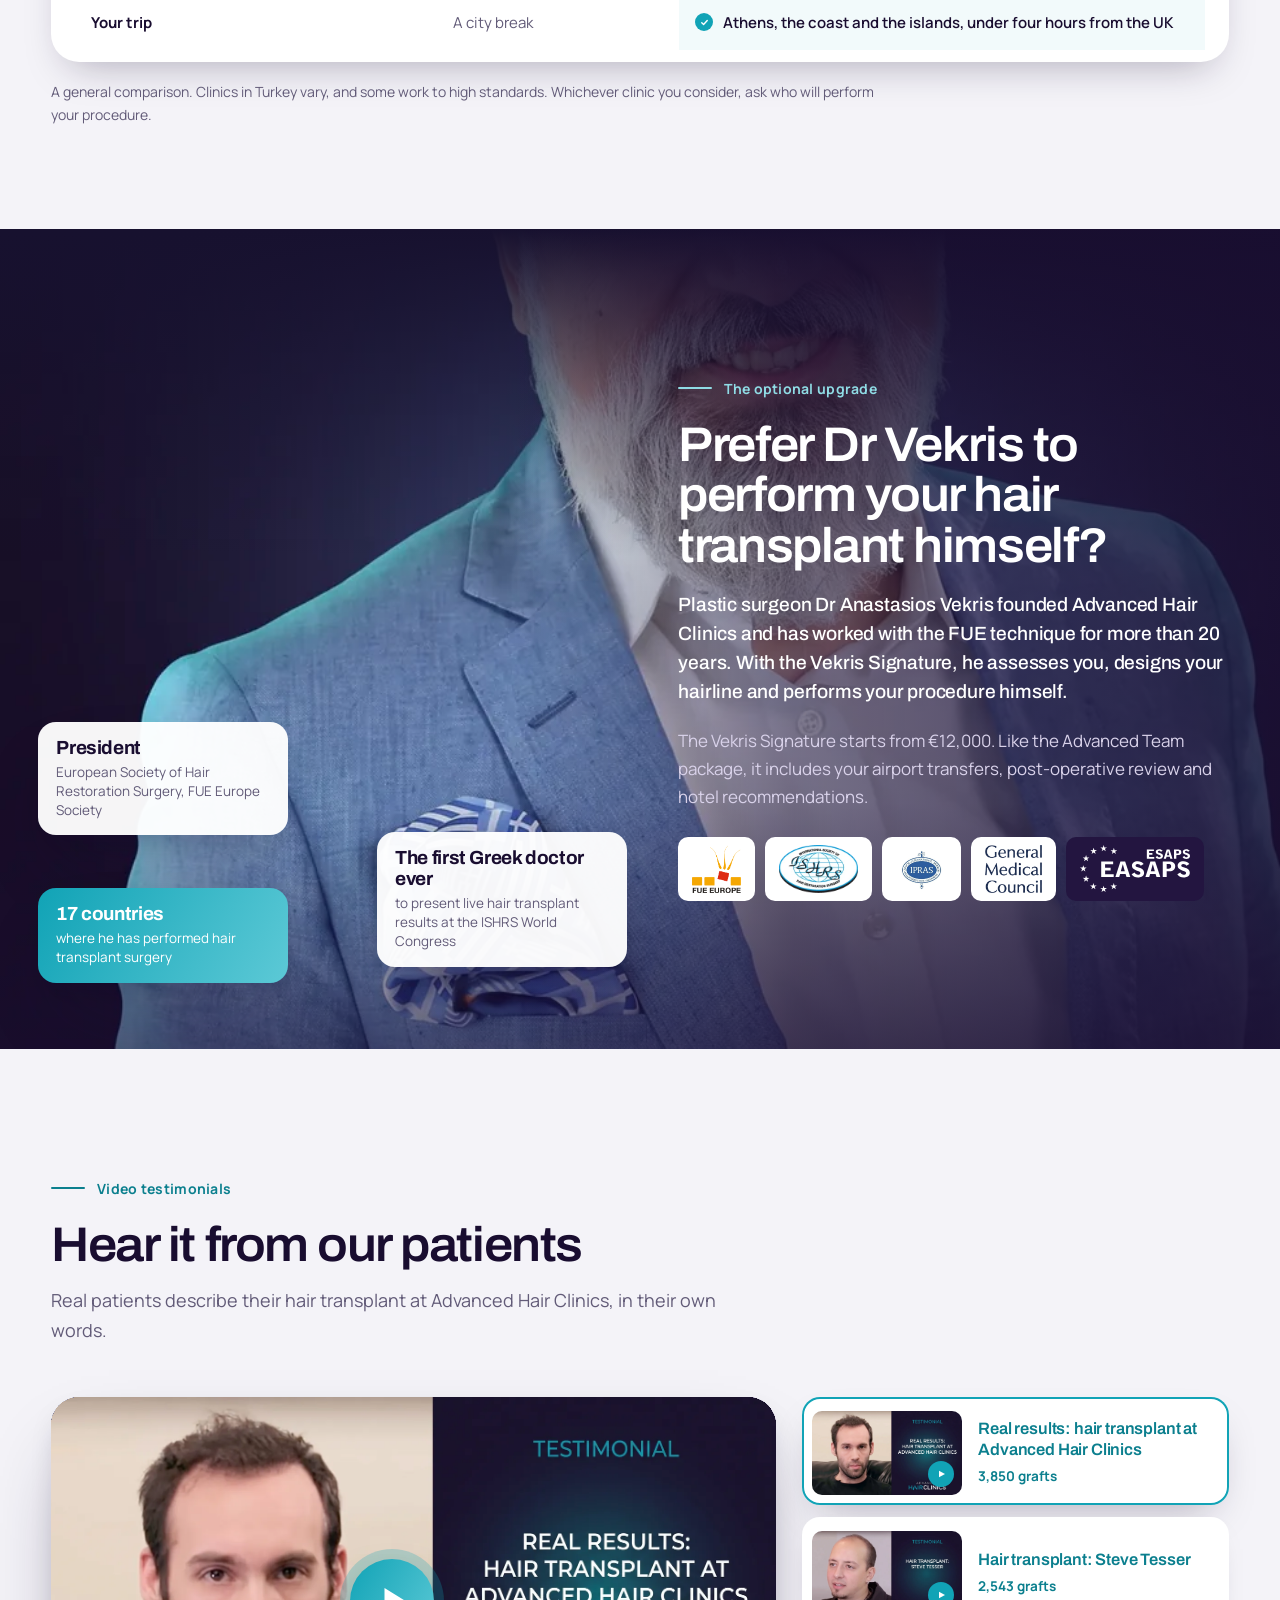
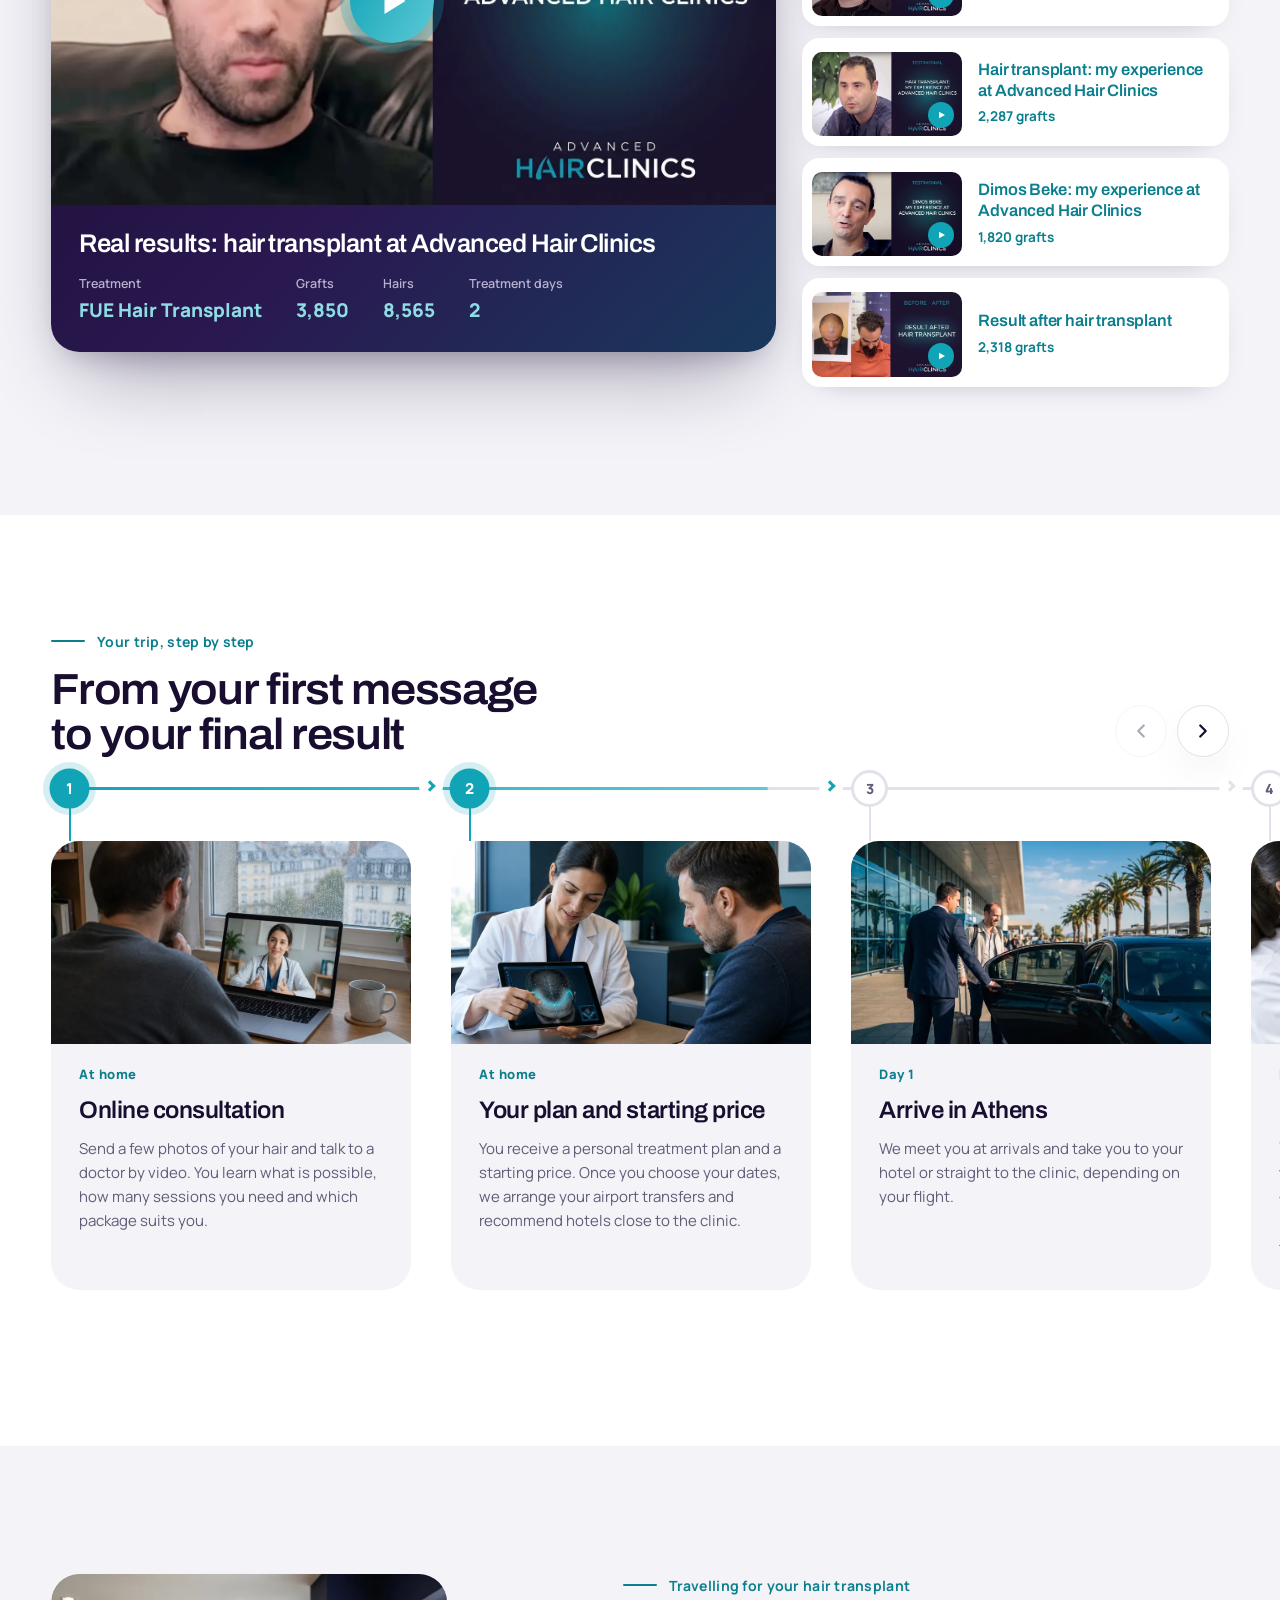
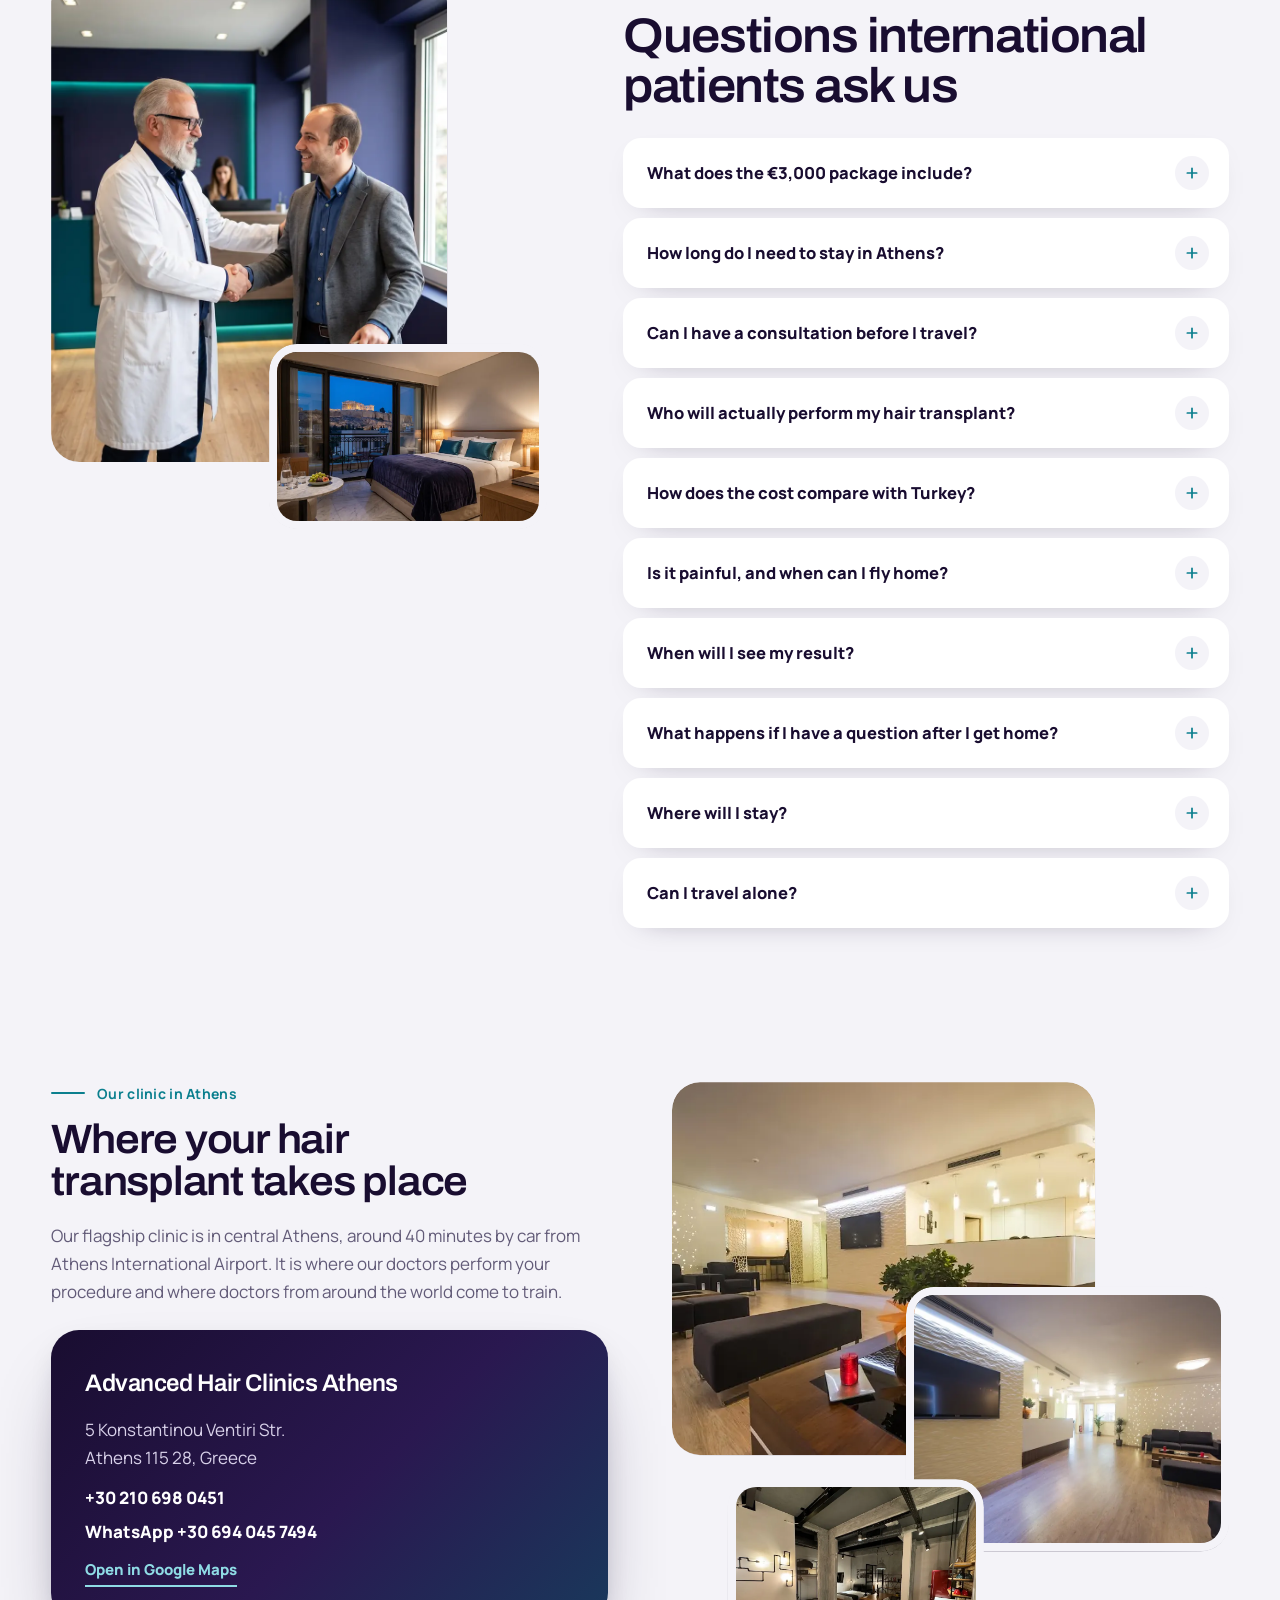
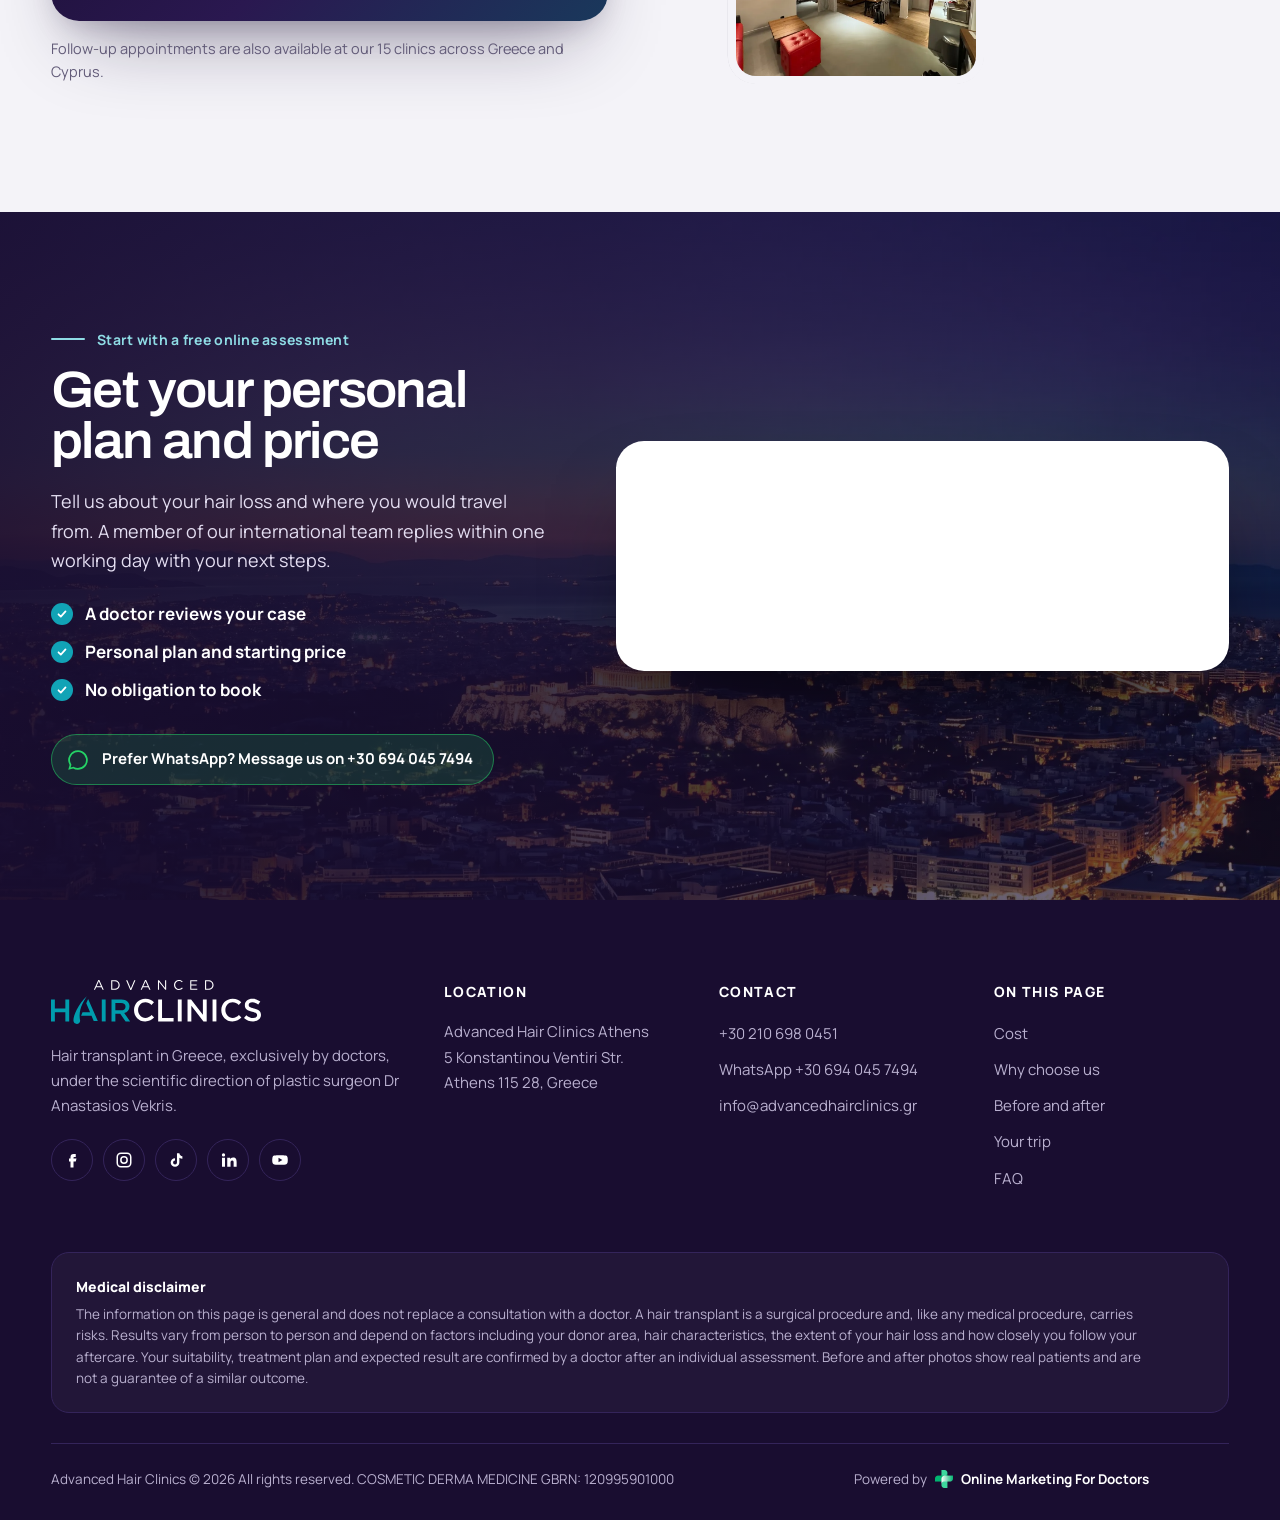
==== commit d7775955: "Travel pages (EN and DE): replace the hero awards with the "As featured in" press ticker Logos, link" ====
--- a/hair-transplant-greece/index.html
+++ b/hair-transplant-greece/index.html
@@ -107,12 +107,20 @@
     </ul>
     <div class="hero-cta">
       <a class="btn btn-teal btn-lg" href="#enquiry">Get my personal plan</a>
-      <ul class="hero-awards" aria-label="Awards and certifications">
-        <li><img src="/assets/img/awards/imtj-2020.webp" alt="IMTJ Medical Travel Awards 2020 winner" width="120" height="120"></li>
-        <li><img src="/assets/img/awards/medical-beauty-2024.webp" alt="Medical Beauty Awards 2024 Gold, Best Hair Clinic Chain" width="120" height="120"></li>
-        <li><img src="/assets/img/awards/healthcare-business-2020.webp" alt="Healthcare Business Awards 2020 Bronze" width="120" height="120"></li>
-        <li><img src="/assets/img/awards/ishrs.webp" alt="International Society of Hair Restoration Surgery" width="120" height="120"></li>
-      </ul>
+      <div class="hero-press">
+        <p class="hp-k">As featured in:</p>
+        <div class="hp-viewport">
+        <ul class="hero-press-list" aria-label="As featured in">
+          <li class="hp-business-insider"><a href="https://markets.businessinsider.com/news/stocks/advanced-hair-clinics-presents-alopeciai-hair-loss-assessment-tool-1036665219" target="_blank" rel="noopener"><img src="/assets/img/press/business-insider.webp" alt="Business Insider" width="348" height="120"></a></li>
+          <li class="hp-usa-today"><a href="https://www.usatoday.com/press-release/story/52659/advanced-hair-clinics-presents-alopeciai-hair-loss-assessment-tool" target="_blank" rel="noopener"><img src="/assets/img/press/usa-today.webp" alt="USA Today" width="333" height="120"></a></li>
+          <li class="hp-ap-news"><a href="https://apnews.com/press-release/marketersmedia/press-release-e6e11d0cc15daa1fe231c60dc971aa9e" target="_blank" rel="noopener"><img src="/assets/img/press/ap-news.webp" alt="AP News" width="135" height="120"></a></li>
+          <li class="hp-streetinsider"><a href="https://www.streetinsider.com/The+Financial+Capital/Advanced+Hair+Clinics+Presents+AlopeciAI+Hair+Loss+Assessment+Tool/27231861.html" target="_blank" rel="noopener"><img src="/assets/img/press/streetinsider.webp" alt="StreetInsider" width="278" height="28"></a></li>
+          <li class="hp-washington-city-paper"><a href="https://pr.washingtoncitypaper.com/article/Advanced-Hair-Clinics-Presents-AlopeciAI-Hair-Loss-Assessment-Tool/6adf4061df578d00025b1e42" target="_blank" rel="noopener"><img src="/assets/img/press/washington-city-paper.webp" alt="Washington City Paper" width="408" height="120"></a></li>
+          <li class="hp-newsbreak"><a href="https://www.newsbreak.com/dmr-news-321522575/4967552618897-advanced-hair-clinics-presents-alopeciai-hair-loss-assessment-tool" target="_blank" rel="noopener"><img src="/assets/img/press/newsbreak.webp" alt="NewsBreak" width="761" height="120"></a></li>
+          <li class="hp-times-of-san-diego"><a href="https://pr.timesofsandiego.com/article/Advanced-Hair-Clinics-Presents-AlopeciAI-Hair-Loss-Assessment-Tool/6adf4061df578d00025b1e42" target="_blank" rel="noopener"><img src="/assets/img/press/times-of-san-diego.webp" alt="Times of San Diego" width="282" height="120"></a></li>
+        </ul>
+        </div>
+      </div>
     </div>
   </div>
 
--- a/assets/css/greece.css
+++ b/assets/css/greece.css
@@ -526,6 +526,61 @@
 }
 
 /* ==========================================================
+   JOURNEY: previous / next arrows beside the heading
+   ========================================================== */
+.journey-nav { display: flex; gap: 10px; justify-self: end; align-self: end; }
+.j-btn {
+  width: 52px; height: 52px; border-radius: 50%; display: grid; place-items: center; cursor: pointer;
+  background: #fff; border: 1.5px solid var(--mist); color: var(--ink);
+  box-shadow: var(--shadow-md); transition: background .25s, color .25s, border-color .25s, opacity .25s;
+}
+.j-btn svg { width: 22px; height: 22px; fill: none; stroke: currentColor; stroke-width: 2.4; stroke-linecap: round; stroke-linejoin: round; }
+.j-btn:hover:not(:disabled) { background: var(--teal); border-color: var(--teal); color: #fff; }
+.j-btn:focus-visible { outline: 3px solid var(--teal); outline-offset: 3px; }
+.j-btn:disabled { opacity: .35; cursor: default; box-shadow: none; }
+/* No scrollbar under the cards on desktop: the arrows do the work */
+.journey.is-native .journey-track::before { right: auto; width: var(--rail-w, 100%); }
+.journey.is-native .journey-track::after { max-width: var(--rail-w, 100%); }
+.journey.is-native .journey-track { scrollbar-width: none; scroll-padding-inline: max(var(--gutter), calc((100vw - var(--max)) / 2)); }
+.journey.is-native .journey-track::-webkit-scrollbar { display: none; }
+@media (max-width: 1120px) {
+  .journey-nav { justify-self: start; margin-top: 18px; }
+}
+@media (max-width: 760px) {
+  .j-btn { width: 44px; height: 44px; }
+}
+
+/* ==========================================================
+   HERO: "As featured in" press logos, a one-row ticker beside the button
+   (copied from the main site, advanced-hair-clinics)
+   ========================================================== */
+.hero-press { display: grid; gap: 10px; flex: 1 1 0; min-width: 0; }
+.hp-k { font-size: 12.5px; font-weight: 800; letter-spacing: .12em; text-transform: uppercase; color: var(--teal-soft); }
+.hp-viewport {
+  overflow: hidden; min-width: 0;
+  -webkit-mask-image: linear-gradient(90deg, transparent 0, #000 7%, #000 93%, transparent 100%);
+          mask-image: linear-gradient(90deg, transparent 0, #000 7%, #000 93%, transparent 100%);
+}
+.hero-press-list { display: flex; align-items: center; gap: 44px; width: max-content; padding-right: 44px; animation: press-ticker 32s linear infinite; }
+.hp-viewport:hover .hero-press-list, .hp-viewport:focus-within .hero-press-list { animation-play-state: paused; }
+@keyframes press-ticker { to { transform: translateX(-50%); } }
+.hero-press-list li { flex: none; }
+.hero-press-list a { display: block; opacity: .78; transition: opacity .3s; }
+.hero-press-list a:hover, .hero-press-list a:focus-visible { opacity: 1; }
+.hero-press-list img { display: block; height: 28px; width: auto; max-width: 120px; object-fit: contain; }
+.hero-press-list .hp-ap-news img, .hero-press-list .hp-times-of-san-diego img { height: 32px; }
+.hero-press-list .hp-streetinsider img { max-width: 150px; height: 16px; }
+@media (min-width: 1121px) { .hero-split .hero-cta { flex-wrap: nowrap; } }
+@media (max-width: 760px) {
+  .hero-press { flex-basis: 100%; }
+  .hp-k { text-align: center; }
+  .hero-press-list { gap: 32px; padding-right: 32px; }
+  .hero-press-list img { height: 24px; max-width: 100px; }
+  .hero-press-list .hp-ap-news img, .hero-press-list .hp-times-of-san-diego img { height: 28px; }
+}
+@media (prefers-reduced-motion: reduce) { .hero-press-list { animation: none; } }
+
+/* ==========================================================
    RESPONSIVE
    ========================================================== */
 @media (max-width: 1120px) {
